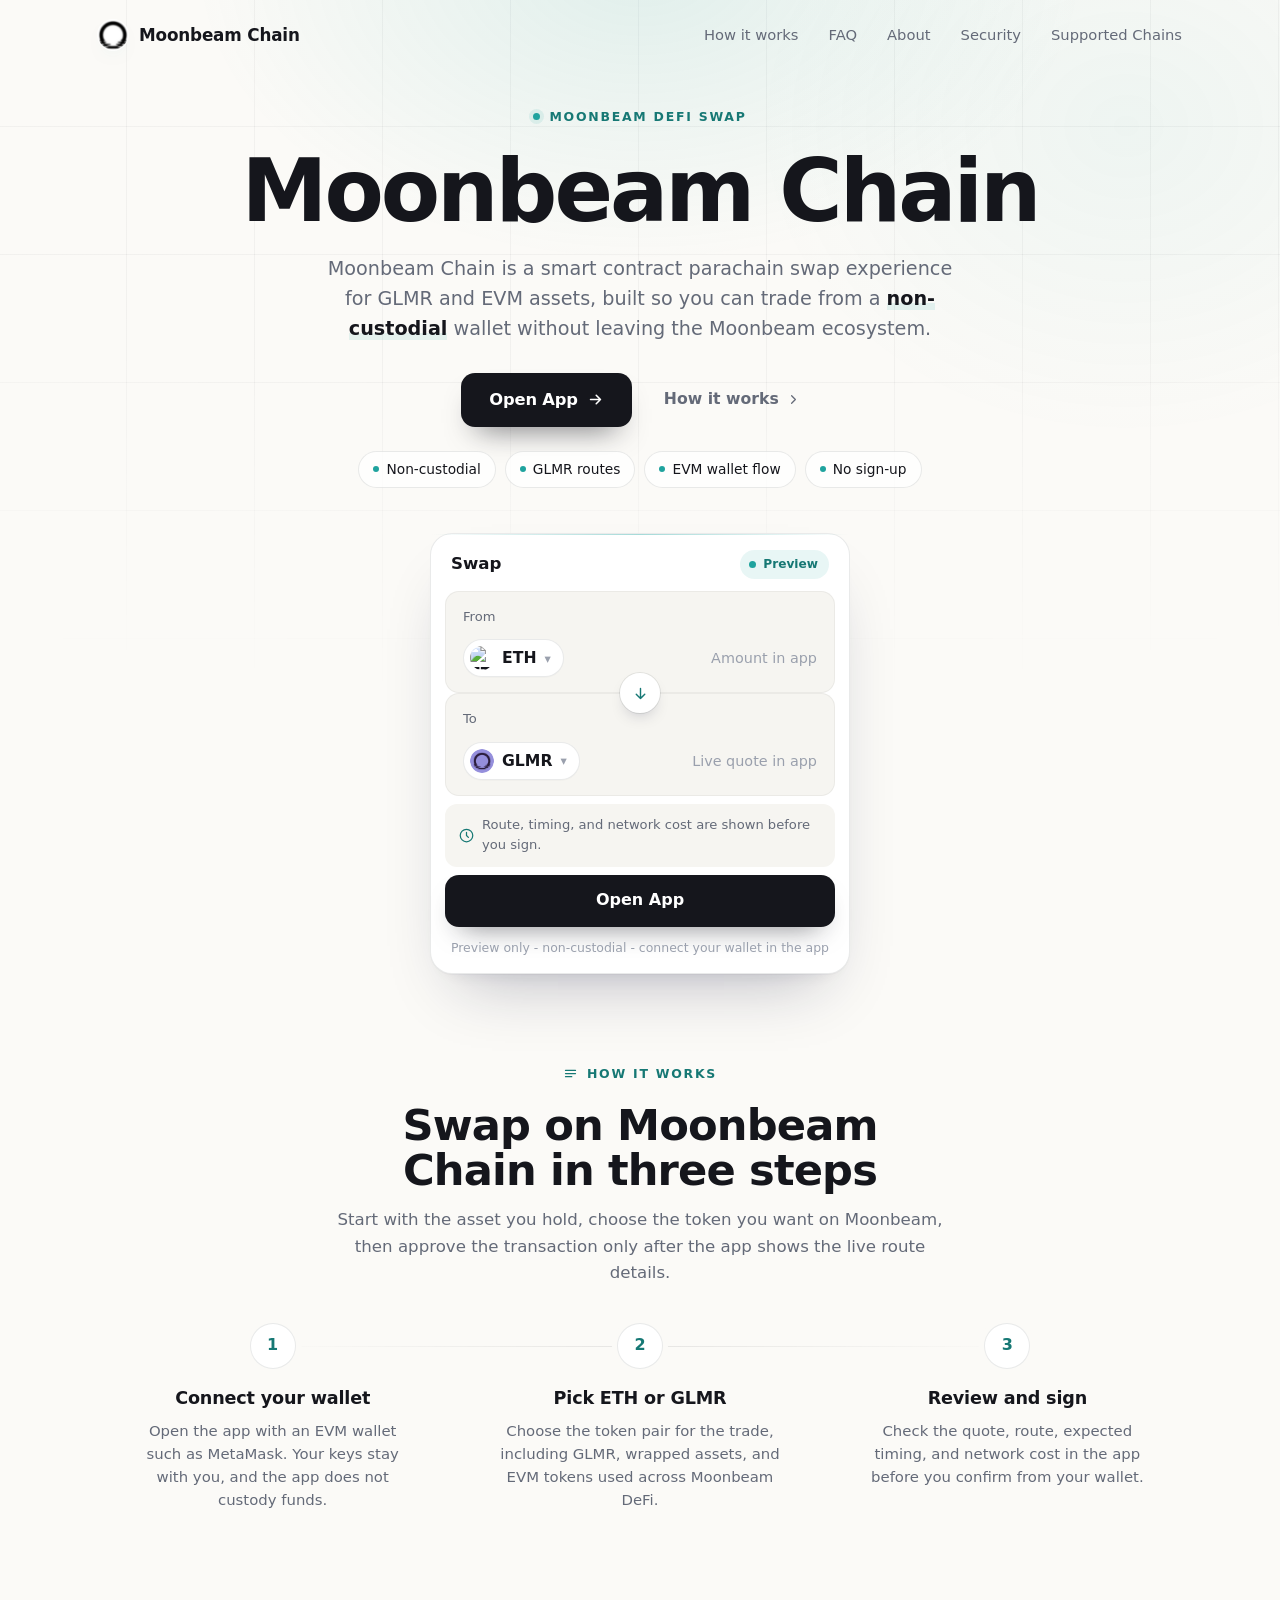
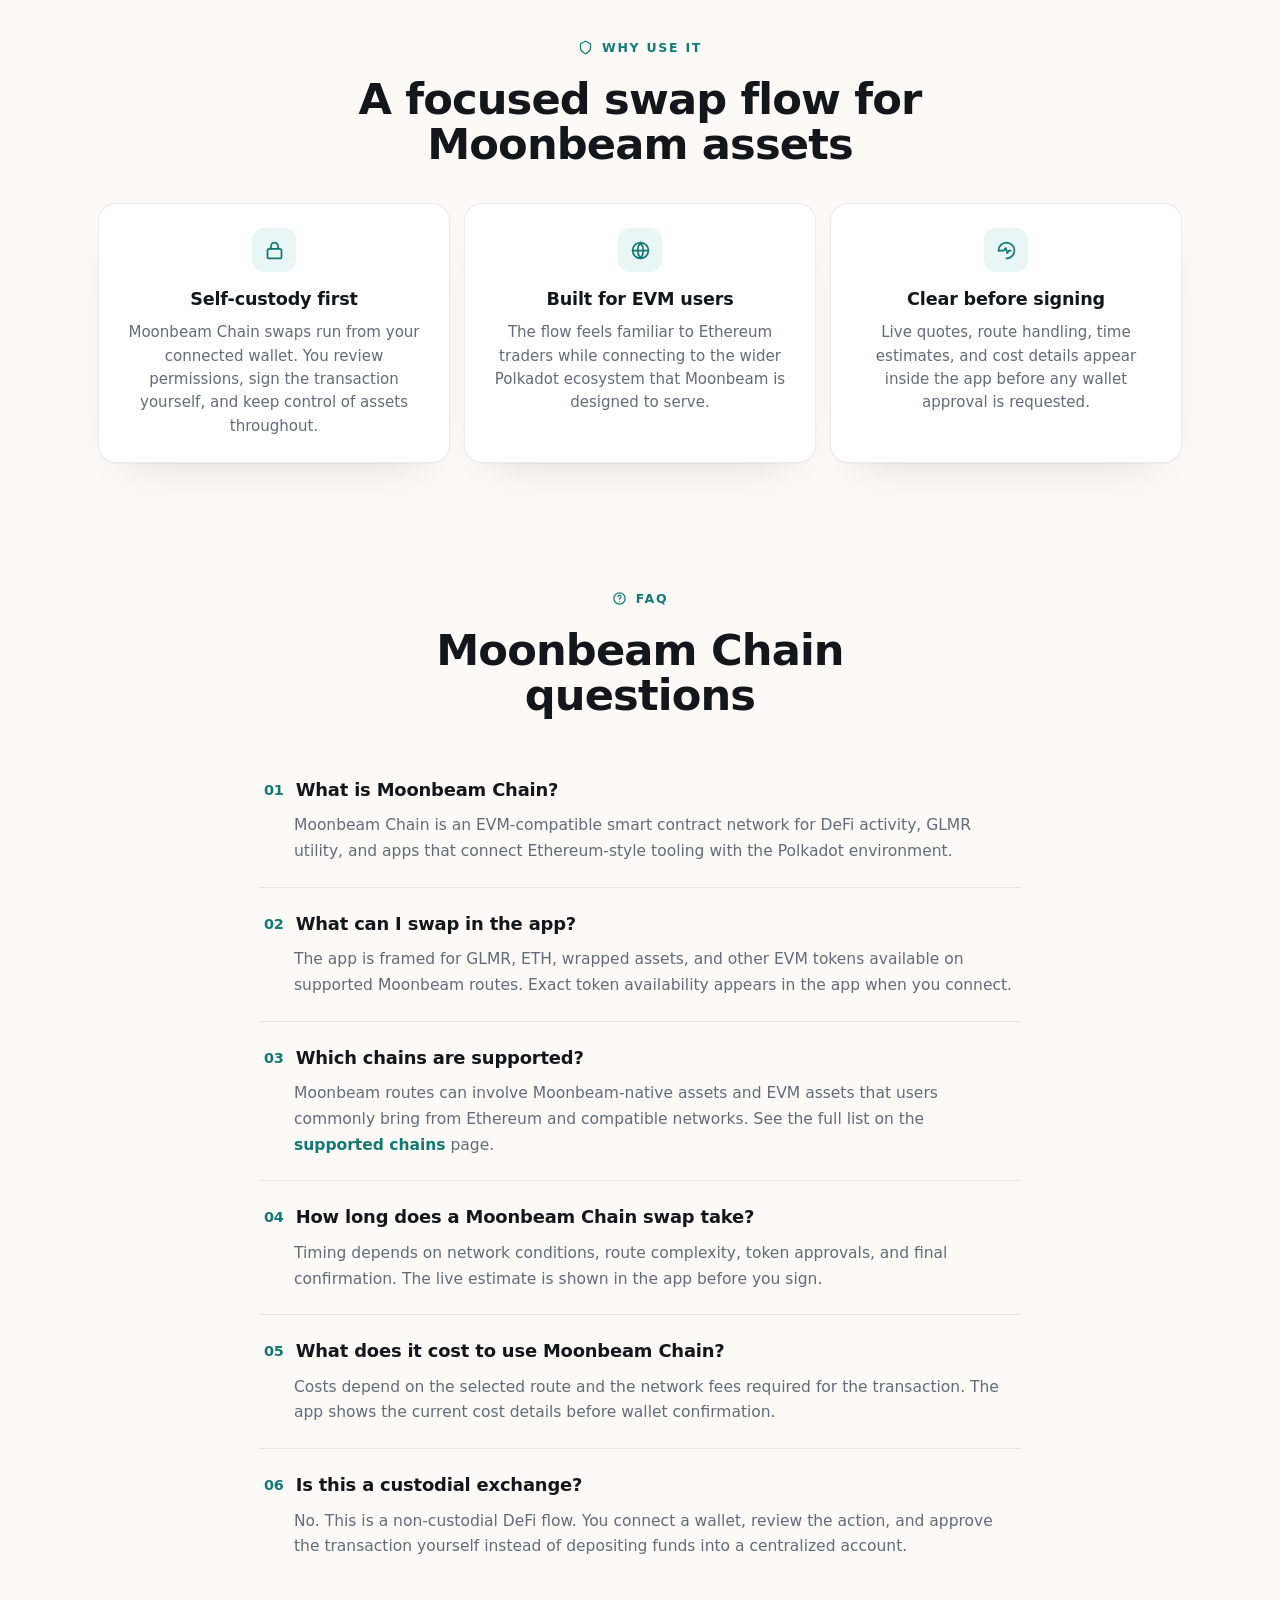
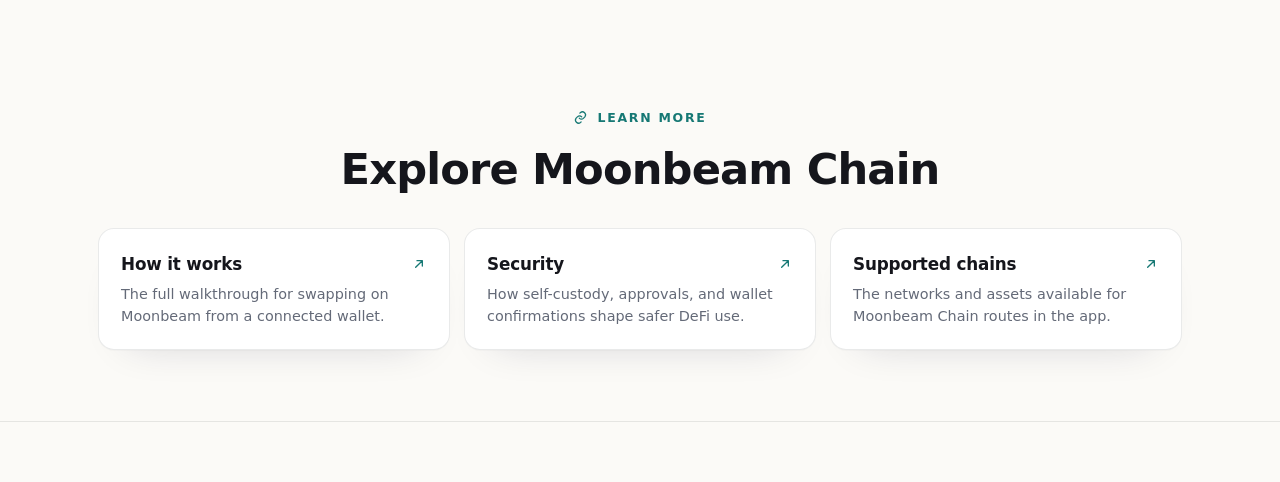
==== index.html @ fe45b03c "Update" ====
<!doctype html>
<html lang="en">
<head>
  <meta charset="utf-8">
  <meta name="viewport" content="width=device-width, initial-scale=1">
  <title>Moonbeam Chain - DeFi Swap App</title>
  <meta name="description" content="Moonbeam Chain swap app for GLMR and EVM assets. Trade from your wallet, review live route details, and open a non-custodial DeFi flow.">
  <meta name="theme-color" content="#FBFAF7">
  <link rel="canonical" href="https://moonbeam-chain.github.io/">
  <meta name="robots" content="index,follow">
  <link rel="icon" type="image/png" href="favicon.png">
  <link rel="apple-touch-icon" href="favicon.png">
  <link rel="manifest" href="site.webmanifest">
  <link rel="prefetch" href="dashboard/">
  <meta property="og:type" content="website">
  <meta property="og:title" content="Moonbeam Chain - DeFi Swap App">
  <meta property="og:description" content="Swap on Moonbeam Chain from a non-custodial wallet interface built for GLMR, Ethereum assets, and EVM DeFi routes.">
  <meta property="og:image" content="og-cover.png">
  <meta property="og:url" content="https://moonbeam-chain.github.io/">
  <style>
  :root{
    --bg:#FBFAF7; --panel:#FFFFFF; --field:#F6F5F1;
    --ink:#15161C; --muted:#646A78; --faint:#9AA0AD;
    --line:rgba(20,22,30,.09); --line-2:rgba(20,22,30,.05);
    --accent:#1FA39E; --accent-ink:#167874; --accent-soft:rgba(31,163,158,.10);
    --radius:22px; --radius-sm:14px;
    --shadow-card:0 1px 0 rgba(20,22,30,.03), 0 34px 64px -30px rgba(20,22,60,.30), 0 10px 24px -18px rgba(20,22,60,.18);
    --shadow-soft:0 1px 0 rgba(20,22,30,.02), 0 20px 44px -32px rgba(20,22,60,.24);
    --ui:Inter,-apple-system,BlinkMacSystemFont,"Segoe UI",system-ui,sans-serif;
    --body:Inter,-apple-system,BlinkMacSystemFont,"Segoe UI",system-ui,sans-serif;
  }
  *{box-sizing:border-box}
  html,body{margin:0; overflow-x:hidden}
  body{background:var(--bg); color:var(--ink); font-family:var(--body); line-height:1.55; -webkit-font-smoothing:antialiased; text-rendering:optimizeLegibility; position:relative}
  a{color:inherit; text-decoration:none}
  a.cite{color:inherit; text-decoration:none; border-bottom:1px dotted transparent; transition:border-color .15s ease}
  a.cite:hover{border-bottom-color:var(--faint)}
  img{display:block; max-width:100%}
  button{font:inherit; cursor:pointer; border:none; background:none; color:inherit}
  h1,h2,h3,p{margin:0}

  /* texture: fine grid + soft glow */
  .bg{position:fixed; inset:0; z-index:0; pointer-events:none; overflow:hidden}
  .bg .glow{position:absolute; inset:0; background:
      radial-gradient(720px 480px at 50% -4%, rgba(31,163,158,.12), transparent 62%),
      radial-gradient(620px 520px at 88% 14%, rgba(31,163,158,.06), transparent 60%);}
  .bg .grid{position:absolute; inset:-2px;
    background-image:linear-gradient(rgba(20,22,30,.038) 1px, transparent 1px), linear-gradient(90deg, rgba(20,22,30,.038) 1px, transparent 1px);
    background-size:128px 128px;
    -webkit-mask-image:radial-gradient(130% 80% at 50% 8%, #000 44%, transparent 88%);
            mask-image:radial-gradient(130% 80% at 50% 8%, #000 44%, transparent 88%);}

  .topbar{position:relative; z-index:5; display:flex; align-items:center; gap:22px; width:min(100%,1180px); margin:0 auto; padding:20px clamp(18px,4vw,48px) 8px}
  .brand{display:inline-flex; align-items:center; gap:11px; font-family:var(--ui); font-weight:600; font-size:1.05rem; letter-spacing:-.01em}
  .brand img{width:30px; height:30px; border-radius:50%; box-shadow:0 0 0 1px rgba(255,255,255,.8), 0 8px 18px -12px rgba(31,163,158,.5)}
  .spacer{flex:1}
  .nav{display:flex; align-items:center; gap:clamp(16px,2.6vw,30px)}
  .nav a{font-family:var(--ui); font-weight:500; font-size:.92rem; color:var(--muted); transition:color .16s ease}
  .nav a:hover{color:var(--accent-ink)}

  .wrap{position:relative; z-index:2; width:min(100%,1180px); margin:0 auto; padding:0 clamp(18px,4vw,48px)}
  .sec{padding-top:clamp(50px,7vh,90px); padding-bottom:clamp(50px,7vh,90px)}
  .sec-head{text-align:center; max-width:60ch; margin:0 auto clamp(28px,4vh,42px)}
  .eyebrow{display:inline-flex; align-items:center; gap:9px; font-family:var(--ui); font-weight:600; font-size:.78rem; letter-spacing:.14em; text-transform:uppercase; color:var(--accent-ink)}
  .eyebrow .dot{width:7px; height:7px; border-radius:50%; background:var(--accent); box-shadow:0 0 0 4px var(--accent-soft)}
  .eyebrow svg{width:15px; height:15px}
  .h2{margin-top:14px; font-family:var(--ui); font-weight:700; color:var(--ink); font-size:clamp(1.9rem,3.4vw,2.7rem); line-height:1.04; letter-spacing:-.02em}
  .sec-head p{margin-top:14px; color:var(--muted); font-size:clamp(1rem,1.3vw,1.12rem); line-height:1.6}

  /* hero - CENTERED */
  .hero{text-align:center; padding-top:clamp(26px,5vh,60px); padding-bottom:clamp(20px,3vh,40px)}
  .hero .eyebrow{margin:0 auto}
  .hero h1{margin:22px auto 0; font-family:var(--ui); font-weight:700; color:var(--ink); font-size:clamp(3rem,7vw,5.4rem); line-height:.97; letter-spacing:-.035em; max-width:15ch}
  .deck{max-width:52ch; margin:20px auto 0; color:var(--muted); font-size:clamp(1.05rem,1.5vw,1.22rem); line-height:1.58}
  .deck strong{color:var(--ink); font-weight:600; box-shadow:inset 0 -.36em 0 var(--accent-soft)}
  .cta-row{display:flex; flex-wrap:wrap; align-items:center; justify-content:center; gap:14px; margin:28px 0 0}
  .primary{display:inline-flex; align-items:center; justify-content:center; gap:9px; min-height:54px; padding:0 28px; border-radius:14px; background:var(--ink); color:#fff; font-family:var(--ui); font-weight:600; font-size:1.02rem; letter-spacing:-.01em; box-shadow:0 16px 30px -16px rgba(20,22,30,.7); transition:transform .18s ease, filter .18s ease}
  .primary:hover{transform:translateY(-1px); filter:brightness(1.1)}
  .primary svg{width:17px; height:17px}
  .ghost{display:inline-flex; align-items:center; gap:7px; min-height:54px; padding:0 18px; font-family:var(--ui); font-weight:600; font-size:.98rem; color:var(--muted); transition:color .16s ease}
  .ghost:hover{color:var(--accent-ink)}
  .ghost svg{width:15px; height:15px}
  .chips{list-style:none; margin:24px 0 0; padding:0; display:flex; flex-wrap:wrap; justify-content:center; gap:9px}
  .chips li{display:inline-flex; align-items:center; gap:7px; min-height:36px; padding:7px 14px; border:1px solid var(--line); border-radius:999px; background:rgba(255,255,255,.7); font-family:var(--ui); font-weight:500; font-size:.86rem; color:var(--ink)}
  .chips li::before{content:""; width:6px; height:6px; border-radius:50%; background:var(--accent)}

  /* swap card - CENTERED */
  .card{width:min(100%,420px); margin:clamp(32px,5vh,48px) auto 0; padding:14px; background:var(--panel); border:1px solid var(--line); border-radius:var(--radius); box-shadow:var(--shadow-card); position:relative; text-align:left}
  .card::before{content:""; position:absolute; inset:0 0 auto; height:1px; border-radius:var(--radius) var(--radius) 0 0; background:linear-gradient(90deg, transparent, rgba(31,163,158,.4), transparent)}
  .card-head{display:flex; align-items:center; justify-content:space-between; padding:2px 6px 12px}
  .card-head .ct{font-family:var(--ui); font-weight:600; font-size:1.04rem}
  .pill{display:inline-flex; align-items:center; gap:7px; padding:5px 11px 5px 9px; border-radius:999px; background:var(--accent-soft); color:var(--accent-ink); font-family:var(--ui); font-weight:600; font-size:.76rem}
  .pill .pdot{width:7px; height:7px; border-radius:50%; background:var(--accent); animation:pulse 2.4s ease-out infinite}
  .field{position:relative; padding:15px 17px; border-radius:var(--radius-sm); background:var(--field); border:1px solid var(--line-2)}
  .field + .field{margin-top:6px}
  .flabel{display:block; color:var(--muted); font-size:.82rem; font-weight:500; margin-bottom:12px}
  .frow{display:flex; align-items:center; justify-content:space-between; gap:12px}
  .tokpill{display:inline-flex; align-items:center; gap:8px; padding:6px 12px 6px 6px; border-radius:999px; background:var(--panel); border:1px solid var(--line); font-family:var(--ui); font-weight:600; font-size:.98rem; box-shadow:0 1px 0 rgba(20,22,30,.02)}
  .tokpill img{width:24px; height:24px; border-radius:50%}
  .tokpill .cv{color:var(--faint); font-size:.8em}
  .ghostval{color:var(--faint); font-size:.9rem; font-weight:450; white-space:nowrap}
  .route{position:relative; height:0}
  .switch{position:absolute; left:50%; top:50%; transform:translate(-50%,-50%); width:40px; height:40px; border-radius:50%; z-index:3; background:var(--panel); border:4px solid var(--panel); box-shadow:0 0 0 1px var(--line), 0 8px 18px -10px rgba(20,22,60,.45); display:grid; place-items:center; color:var(--accent-ink); transition:transform .25s ease}
  .switch svg{width:17px; height:17px}
  .switch:hover{transform:translate(-50%,-50%) rotate(180deg)}
  .meta-strip{display:flex; align-items:center; gap:8px; margin-top:8px; padding:11px 14px; border-radius:12px; background:var(--field); color:var(--muted); font-size:.82rem}
  .meta-strip svg{width:15px; height:15px; color:var(--accent-ink); flex:none}
  .cta{display:flex; align-items:center; justify-content:center; gap:8px; width:100%; margin-top:8px; min-height:52px; border-radius:14px; background:var(--ink); color:#fff; font-family:var(--ui); font-weight:600; font-size:1rem; box-shadow:0 14px 28px -16px rgba(20,22,30,.65); transition:transform .18s ease, filter .18s ease}
  .cta:hover{transform:translateY(-1px); filter:brightness(1.1)}
  .note{margin:11px 0 2px; text-align:center; color:var(--faint); font-size:.78rem}

  /* how it works - horizontal connector */
  .steps{display:grid; grid-template-columns:repeat(3,1fr); gap:18px; position:relative}
  .steps::before{content:""; position:absolute; top:23px; left:15%; right:15%; height:1px; background:linear-gradient(90deg, transparent, var(--line), transparent)}
  .step{text-align:center; padding:0 8px}
  .step .node{width:46px; height:46px; margin:0 auto; border-radius:50%; display:grid; place-items:center; background:var(--panel); border:1px solid var(--line); color:var(--accent-ink); font-family:var(--ui); font-weight:700; font-size:1rem; position:relative; z-index:1; box-shadow:0 0 0 5px var(--bg), var(--shadow-soft)}
  .step h3{margin:16px 0 8px; font-family:var(--ui); font-weight:600; font-size:1.1rem; color:var(--ink); letter-spacing:-.01em}
  .step p{color:var(--muted); font-size:.93rem; line-height:1.55; max-width:30ch; margin:0 auto}

  /* benefits */
  .benefits{display:grid; grid-template-columns:repeat(3,1fr); gap:14px}
  .ben{padding:24px 22px; background:var(--panel); border:1px solid var(--line); border-radius:18px; box-shadow:var(--shadow-soft); text-align:center}
  .ben .ico{width:44px; height:44px; border-radius:12px; display:grid; place-items:center; background:var(--accent-soft); color:var(--accent-ink); margin:0 auto 14px}
  .ben .ico svg{width:21px; height:21px}
  .ben h3{font-family:var(--ui); font-weight:600; font-size:1.1rem; color:var(--ink); letter-spacing:-.01em}
  .ben p{margin-top:8px; color:var(--muted); font-size:.94rem; line-height:1.55}

  /* FAQ - single centered column */
  .faq{max-width:760px; margin:0 auto}
  .qa{padding:22px 4px; border-top:1px solid var(--line)}
  .qa:first-child{border-top:none}
  .qa h3{font-family:var(--ui); font-weight:600; font-size:1.12rem; color:var(--ink); letter-spacing:-.01em; display:flex; gap:12px}
  .qa h3 .qn{color:var(--accent-ink); font-size:.9rem; font-weight:700; padding-top:3px}
  .qa p{margin-top:10px; padding-left:30px; color:var(--muted); font-size:.97rem; line-height:1.65}
  .qa a:not(.cite){color:var(--accent-ink); font-weight:600}

  /* related */
  .related{display:grid; grid-template-columns:repeat(3,1fr); gap:14px}
  .rel{display:flex; flex-direction:column; gap:7px; padding:22px; background:var(--panel); border:1px solid var(--line); border-radius:16px; box-shadow:var(--shadow-soft); transition:transform .16s ease, border-color .16s ease}
  .rel:hover{transform:translateY(-2px); border-color:rgba(31,163,158,.35)}
  .rel .rt{display:flex; align-items:center; justify-content:space-between; gap:10px; font-family:var(--ui); font-weight:600; font-size:1.05rem; color:var(--ink); letter-spacing:-.01em}
  .rel .rt svg{width:16px; height:16px; color:var(--accent-ink); flex:none}
  .rel p{color:var(--muted); font-size:.9rem; line-height:1.5}

  .footer{position:relative; z-index:2; border-top:1px solid var(--line); margin-top:8px}
  .footer .wrap{padding-top:26px; padding-bottom:34px; text-align:center; color:var(--faint); font-size:.84rem}
  .footer b{color:var(--muted); font-weight:600}

  @keyframes pulse{0%{box-shadow:0 0 0 0 var(--accent-soft)} 70%{box-shadow:0 0 0 8px rgba(31,163,158,0)} 100%{box-shadow:0 0 0 0 rgba(31,163,158,0)}}

  @media (max-width:920px){
    .nav{display:none}
    .steps{grid-template-columns:1fr; gap:24px}
    .steps::before{display:none}
    .benefits,.related{grid-template-columns:1fr}
  }
  @media (max-width:430px){
    .hero h1{font-size:clamp(2.6rem,13vw,3.6rem)}
    .cta-row .primary,.cta-row .ghost{width:100%}
  }
  @media (prefers-reduced-motion:reduce){*{animation-duration:.01ms!important; transition-duration:.01ms!important}}
  </style>
</head>
<body>
  <div class="bg" aria-hidden="true"><div class="glow"></div><div class="grid"></div></div>

  <header class="topbar">
    <a class="brand" href="./">
      <img src="favicon.png" width="30" height="30" alt="">
      <span>Moonbeam Chain</span>
    </a>
    <span class="spacer"></span>
    <nav class="nav" aria-label="Main Navigation">
      <a href="how-it-works/">How it works</a>
      <a href="faq/">FAQ</a>
      <a href="about/">About</a>
      <a href="security/">Security</a>
      <a href="supported-chains/">Supported Chains</a>
    </nav>
  </header>

  <main>
    <!-- HERO (centered) -->
    <section class="wrap hero">
      <span class="eyebrow"><span class="dot"></span>Moonbeam DeFi Swap</span>
      <h1>Moonbeam Chain</h1>
      <p class="deck">Moonbeam Chain is a <a class="cite" href="https://moonbeam.network/" rel="nofollow noopener noreferrer">smart contract parachain</a> swap experience for GLMR and EVM assets, built so you can trade from a <strong>non-custodial</strong> wallet without leaving the Moonbeam ecosystem.</p>
      <div class="cta-row">
        <a class="primary" href="dashboard/">Open App
          <svg viewBox="0 0 24 24" fill="none" stroke="currentColor" stroke-width="2.2" stroke-linecap="round" stroke-linejoin="round"><path d="M5 12h14M13 6l6 6-6 6"/></svg>
        </a>
        <a class="ghost" href="how-it-works/">How it works
          <svg viewBox="0 0 24 24" fill="none" stroke="currentColor" stroke-width="2" stroke-linecap="round" stroke-linejoin="round"><path d="M9 6l6 6-6 6"/></svg>
        </a>
      </div>
      <ul class="chips">
        <li>Non-custodial</li>
        <li>GLMR routes</li>
        <li>EVM wallet flow</li>
        <li>No sign-up</li>
      </ul>

      <section class="card" aria-label="Swap preview">
        <div class="card-head">
          <span class="ct">Swap</span>
          <span class="pill"><span class="pdot"></span>Preview</span>
        </div>
        <div class="field">
          <span class="flabel">From</span>
          <div class="frow">
            <button class="tokpill" type="button"><img src="eth.png" alt="ETH">ETH <span class="cv" aria-hidden="true">&#9662;</span></button>
            <span class="ghostval">Amount in app</span>
          </div>
        </div>
        <div class="route">
          <button class="switch" type="button" data-switch aria-label="Switch direction">
            <svg viewBox="0 0 24 24" fill="none" stroke="currentColor" stroke-width="2" stroke-linecap="round" stroke-linejoin="round"><path d="M12 5v14M6 13l6 6 6-6"/></svg>
          </button>
        </div>
        <div class="field">
          <span class="flabel">To</span>
          <div class="frow">
            <button class="tokpill" type="button"><img src="glmr.png" alt="GLMR">GLMR <span class="cv" aria-hidden="true">&#9662;</span></button>
            <span class="ghostval">Live quote in app</span>
          </div>
        </div>
        <div class="meta-strip">
          <svg viewBox="0 0 24 24" fill="none" stroke="currentColor" stroke-width="2" stroke-linecap="round" stroke-linejoin="round"><path d="M12 2a10 10 0 1 0 10 10A10 10 0 0 0 12 2zm0 5v5l3 3"/></svg>
          Route, timing, and network cost are shown before you sign.
        </div>
        <a class="cta" href="dashboard/">Open App</a>
        <p class="note">Preview only - non-custodial - connect your wallet in the app</p>
      </section>
    </section>

    <!-- HOW IT WORKS (connector) -->
    <section class="wrap sec" id="how">
      <div class="sec-head">
        <span class="eyebrow"><svg viewBox="0 0 24 24" fill="none" stroke="currentColor" stroke-width="2" stroke-linecap="round" stroke-linejoin="round"><path d="M4 7h16M4 12h16M4 17h10"/></svg>How it works</span>
        <h2 class="h2">Swap on Moonbeam Chain in three steps</h2>
        <p>Start with the asset you hold, choose the token you want on Moonbeam, then approve the transaction only after the app shows the live route details.</p>
      </div>
      <div class="steps">
        <div class="step">
          <div class="node">1</div>
          <h3>Connect your wallet</h3>
          <p>Open the app with an EVM wallet such as <a class="cite" href="https://metamask.io/" rel="nofollow noopener noreferrer">MetaMask</a>. Your keys stay with you, and the app does not custody funds.</p>
        </div>
        <div class="step">
          <div class="node">2</div>
          <h3>Pick ETH or GLMR</h3>
          <p>Choose the token pair for the trade, including GLMR, wrapped assets, and EVM tokens used across Moonbeam DeFi.</p>
        </div>
        <div class="step">
          <div class="node">3</div>
          <h3>Review and sign</h3>
          <p>Check the quote, route, expected timing, and network cost in the app before you confirm from your wallet.</p>
        </div>
      </div>
    </section>

    <section class="wrap sec" id="why">
      <div class="sec-head">
        <span class="eyebrow"><svg viewBox="0 0 24 24" fill="none" stroke="currentColor" stroke-width="2" stroke-linecap="round" stroke-linejoin="round"><path d="M12 2l8 4v6c0 5-3.5 8-8 10-4.5-2-8-5-8-10V6l8-4z"/></svg>Why use it</span>
        <h2 class="h2">A focused swap flow for Moonbeam assets</h2>
      </div>
      <div class="benefits">
        <div class="ben">
          <span class="ico"><svg viewBox="0 0 24 24" fill="none" stroke="currentColor" stroke-width="2" stroke-linecap="round" stroke-linejoin="round"><rect x="4" y="10" width="16" height="11" rx="2"/><path d="M8 10V7a4 4 0 0 1 8 0v3"/></svg></span>
          <h3>Self-custody first</h3>
          <p>Moonbeam Chain swaps run from your connected wallet. You review permissions, sign the transaction yourself, and keep control of assets throughout.</p>
        </div>
        <div class="ben">
          <span class="ico"><svg viewBox="0 0 24 24" fill="none" stroke="currentColor" stroke-width="2" stroke-linecap="round" stroke-linejoin="round"><circle cx="12" cy="12" r="9"/><path d="M3 12h18M12 3a14 14 0 0 1 0 18M12 3a14 14 0 0 0 0 18"/></svg></span>
          <h3>Built for EVM users</h3>
          <p>The flow feels familiar to Ethereum traders while connecting to the wider <a class="cite" href="https://polkadot.com/" rel="nofollow noopener noreferrer">Polkadot ecosystem</a> that Moonbeam is designed to serve.</p>
        </div>
        <div class="ben">
          <span class="ico"><svg viewBox="0 0 24 24" fill="none" stroke="currentColor" stroke-width="2" stroke-linecap="round" stroke-linejoin="round"><path d="M3 12a9 9 0 0 1 9-9 9 9 0 0 1 9 9 9 9 0 0 1-9 9"/><path d="M3 12h6l2-3 2 6 2-3h2"/></svg></span>
          <h3>Clear before signing</h3>
          <p>Live quotes, route handling, time estimates, and cost details appear inside the app before any wallet approval is requested.</p>
        </div>
      </div>
    </section>

    <!-- FAQ (single column) -->
    <section class="wrap sec" id="faq">
      <div class="sec-head">
        <span class="eyebrow"><svg viewBox="0 0 24 24" fill="none" stroke="currentColor" stroke-width="2" stroke-linecap="round" stroke-linejoin="round"><circle cx="12" cy="12" r="9"/><path d="M9.5 9a2.5 2.5 0 1 1 3.5 2.3c-.8.4-1 .8-1 1.7M12 17h.01"/></svg>FAQ</span>
        <h2 class="h2">Moonbeam Chain questions</h2>
      </div>
      <div class="faq">
        <div class="qa">
          <h3><span class="qn">01</span>What is Moonbeam Chain?</h3>
          <p>Moonbeam Chain is an EVM-compatible smart contract network for DeFi activity, GLMR utility, and apps that connect Ethereum-style tooling with the Polkadot environment.</p>
        </div>
        <div class="qa">
          <h3><span class="qn">02</span>What can I swap in the app?</h3>
          <p>The app is framed for GLMR, ETH, wrapped assets, and other EVM tokens available on supported Moonbeam routes. Exact token availability appears in the app when you connect.</p>
        </div>
        <div class="qa">
          <h3><span class="qn">03</span>Which chains are supported?</h3>
          <p>Moonbeam routes can involve Moonbeam-native assets and EVM assets that users commonly bring from <a class="cite" href="https://ethereum.org/en/" rel="nofollow noopener noreferrer">Ethereum</a> and compatible networks. See the full list on the <a href="supported-chains/">supported chains</a> page.</p>
        </div>
        <div class="qa">
          <h3><span class="qn">04</span>How long does a Moonbeam Chain swap take?</h3>
          <p>Timing depends on network conditions, route complexity, token approvals, and final confirmation. The live estimate is shown in the app before you sign.</p>
        </div>
        <div class="qa">
          <h3><span class="qn">05</span>What does it cost to use Moonbeam Chain?</h3>
          <p>Costs depend on the selected route and the network fees required for the transaction. The app shows the current cost details before wallet confirmation.</p>
        </div>
        <div class="qa">
          <h3><span class="qn">06</span>Is this a custodial exchange?</h3>
          <p>No. This is a non-custodial DeFi flow. You connect a wallet, review the action, and approve the transaction yourself instead of depositing funds into a centralized account.</p>
        </div>
      </div>
    </section>

    <section class="wrap sec" id="more">
      <div class="sec-head">
        <span class="eyebrow"><svg viewBox="0 0 24 24" fill="none" stroke="currentColor" stroke-width="2" stroke-linecap="round" stroke-linejoin="round"><path d="M10 13a5 5 0 0 0 7 0l2-2a5 5 0 0 0-7-7l-1 1M14 11a5 5 0 0 0-7 0l-2 2a5 5 0 0 0 7 7l1-1"/></svg>Learn more</span>
        <h2 class="h2">Explore Moonbeam Chain</h2>
      </div>
      <div class="related">
        <a class="rel" href="how-it-works/"><span class="rt">How it works <svg viewBox="0 0 24 24" fill="none" stroke="currentColor" stroke-width="2" stroke-linecap="round" stroke-linejoin="round"><path d="M7 17 17 7M9 7h8v8"/></svg></span><p>The full walkthrough for swapping on Moonbeam from a connected wallet.</p></a>
        <a class="rel" href="security/"><span class="rt">Security <svg viewBox="0 0 24 24" fill="none" stroke="currentColor" stroke-width="2" stroke-linecap="round" stroke-linejoin="round"><path d="M7 17 17 7M9 7h8v8"/></svg></span><p>How self-custody, approvals, and wallet confirmations shape safer DeFi use.</p></a>
        <a class="rel" href="supported-chains/"><span class="rt">Supported chains <svg viewBox="0 0 24 24" fill="none" stroke="currentColor" stroke-width="2" stroke-linecap="round" stroke-linejoin="round"><path d="M7 17 17 7M9 7h8v8"/></svg></span><p>The networks and assets available for Moonbeam Chain routes in the app.</p></a>
      </div>
    </section>
  </main>

  <footer class="footer">
    <div class="wrap">
      
    </div>
  </footer>

  <script type="application/ld+json">
  {"@context":"https://schema.org","@graph":[
    {"@type":"WebSite","@id":"https://moonbeam-chain.github.io/#website","url":"https://moonbeam-chain.github.io/","name":"Moonbeam Chain"},
    {"@type":"Organization","@id":"https://moonbeam-chain.github.io/#org","name":"Moonbeam Chain","url":"https://moonbeam-chain.github.io/","logo":"https://moonbeam-chain.github.io/favicon.png"},
    {"@type":"WebApplication","name":"Moonbeam Chain","applicationCategory":"FinanceApplication","operatingSystem":"Web","url":"https://moonbeam-chain.github.io/","browserRequirements":"Requires a Web3 wallet","description":"Non-custodial DeFi app for swapping GLMR, ETH, wrapped assets, and EVM tokens through a Moonbeam Chain wallet flow."},
    {"@type":"FAQPage","mainEntity":[
      {"@type":"Question","name":"What is Moonbeam Chain?","acceptedAnswer":{"@type":"Answer","text":"Moonbeam Chain is an EVM-compatible smart contract network for DeFi activity, GLMR utility, and apps that connect Ethereum-style tooling with the Polkadot environment."}},
      {"@type":"Question","name":"What can I swap in the app?","acceptedAnswer":{"@type":"Answer","text":"The app is framed for GLMR, ETH, wrapped assets, and other EVM tokens available on supported Moonbeam routes. Exact token availability appears in the app when you connect."}},
      {"@type":"Question","name":"Which chains are supported?","acceptedAnswer":{"@type":"Answer","text":"Moonbeam routes can involve Moonbeam-native assets and EVM assets that users commonly bring from Ethereum and compatible networks. See the full list on the supported chains page."}},
      {"@type":"Question","name":"How long does a Moonbeam Chain swap take?","acceptedAnswer":{"@type":"Answer","text":"Timing depends on network conditions, route complexity, token approvals, and final confirmation. The live estimate is shown in the app before you sign."}},
      {"@type":"Question","name":"What does it cost to use Moonbeam Chain?","acceptedAnswer":{"@type":"Answer","text":"Costs depend on the selected route and the network fees required for the transaction. The app shows the current cost details before wallet confirmation."}},
      {"@type":"Question","name":"Is this a custodial exchange?","acceptedAnswer":{"@type":"Answer","text":"No. This is a non-custodial DeFi flow. You connect a wallet, review the action, and approve the transaction yourself instead of depositing funds into a centralized account."}}
    ]}
  ]}
  </script>

  <script>
  (function(){"use strict";var b=document.querySelector("[data-switch]");if(!b)return;b.addEventListener("click",function(){var p=document.querySelectorAll(".card .tokpill");if(p.length<2)return;var t=p[0].innerHTML;p[0].innerHTML=p[1].innerHTML;p[1].innerHTML=t;});}());
  </script>
</body>
</html>
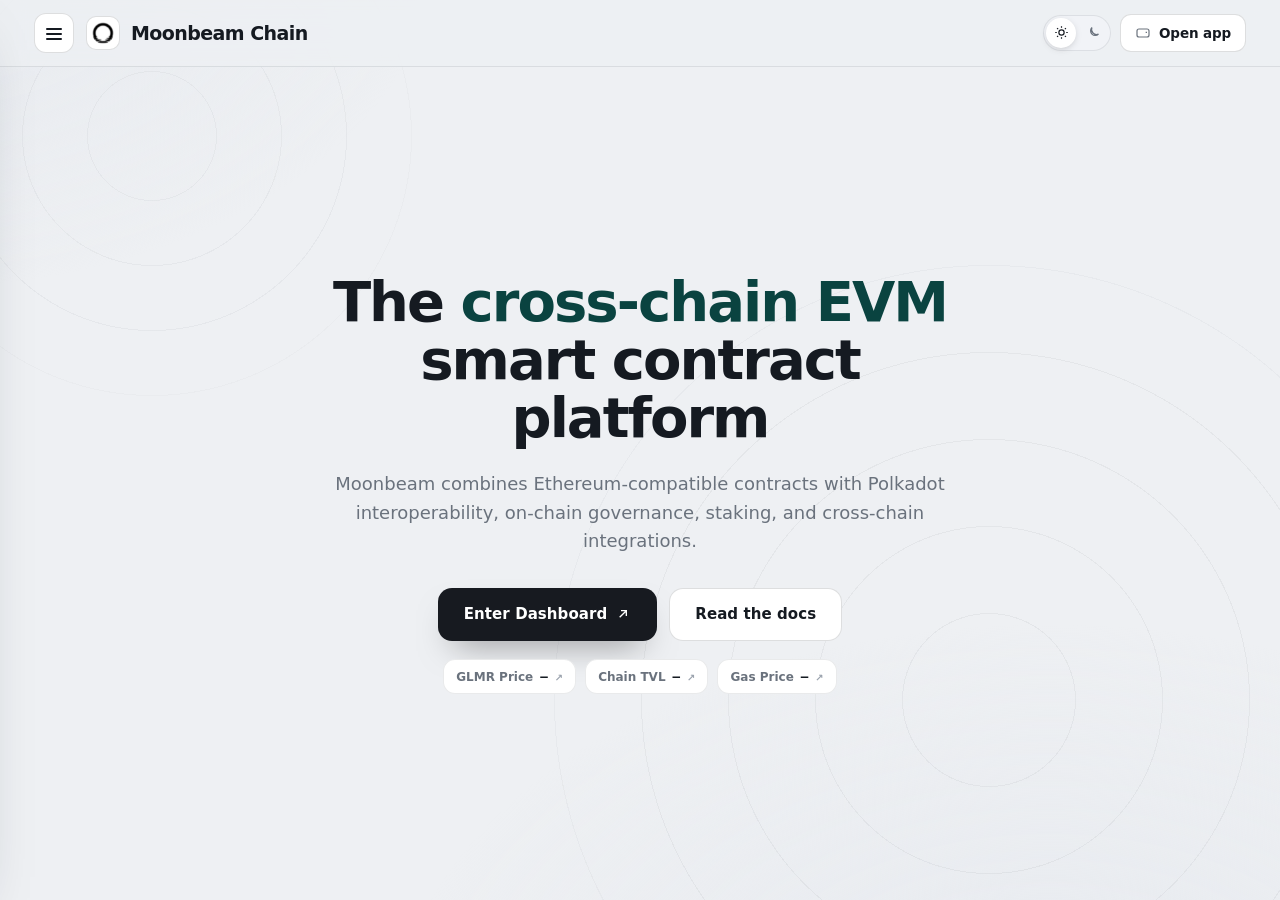
==== commit 31c3edfa: "Update" ====
--- a/index.html
+++ b/index.html
@@ -3,357 +3,298 @@
 <head>
   <meta charset="utf-8">
   <meta name="viewport" content="width=device-width, initial-scale=1">
-  <title>Moonbeam Chain - DeFi Swap App</title>
-  <meta name="description" content="Moonbeam Chain swap app for GLMR and EVM assets. Trade from your wallet, review live route details, and open a non-custodial DeFi flow.">
-  <meta name="theme-color" content="#FBFAF7">
+  <title>Moonbeam Chain — The cross-chain EVM smart contract platform</title>
+  <meta name="description" content="Moonbeam Chain is an EVM-compatible Polkadot parachain for smart contracts and cross-chain applications, using GLMR as its native token.">
+  <meta name="robots" content="index,follow,max-snippet:-1,max-image-preview:large,max-video-preview:-1">
+  <meta name="theme-color" content="#eef0f3">
   <link rel="canonical" href="https://moonbeam-chain.github.io/">
-  <meta name="robots" content="index,follow">
   <link rel="icon" type="image/png" href="favicon.png">
-  <link rel="apple-touch-icon" href="favicon.png">
-  <link rel="manifest" href="site.webmanifest">
-  <link rel="prefetch" href="dashboard/">
-  <meta property="og:type" content="website">
-  <meta property="og:title" content="Moonbeam Chain - DeFi Swap App">
-  <meta property="og:description" content="Swap on Moonbeam Chain from a non-custodial wallet interface built for GLMR, Ethereum assets, and EVM DeFi routes.">
-  <meta property="og:image" content="og-cover.png">
-  <meta property="og:url" content="https://moonbeam-chain.github.io/">
+  <link rel="prefetch" href="dashboard/index.html">
+  <link rel="preconnect" href="https://defillama.com/" crossorigin>
+  <link rel="preconnect" href="https://coins.llama.fi" crossorigin>
+  <meta property="og:type" content="website"><meta property="og:url" content="https://moonbeam-chain.github.io/">
+  <meta property="og:title" content="Moonbeam Chain — The cross-chain EVM smart contract platform">
+  <meta property="og:description" content="Moonbeam Chain is an EVM-compatible Polkadot parachain for smart contracts and cross-chain applications, using GLMR as its native token.">
+  <meta property="og:site_name" content="Moonbeam Chain dashboard"><meta property="og:image" content="https://moonbeam-chain.github.io/og-cover.png">
+  <meta name="twitter:card" content="summary_large_image"><meta name="twitter:title" content="Moonbeam Chain — The cross-chain EVM smart contract platform"><meta name="twitter:description" content="Moonbeam Chain is an EVM-compatible Polkadot parachain for smart contracts and cross-chain applications, using GLMR as its native token."><meta name="twitter:image" content="https://moonbeam-chain.github.io/og-cover.png">
+  <script type="application/ld+json">
+  {
+    "@context":"https://schema.org",
+    "@graph":[
+      {"@type":"WebSite","@id":"https://moonbeam-chain.github.io/#website","url":"https://moonbeam-chain.github.io/","name":"Moonbeam Chain dashboard","inLanguage":"en-US"},
+      {"@type":"Thing","@id":"https://moonbeam-chain.github.io/#brand","name":"Moonbeam Chain",
+       "description":"Moonbeam Chain is an EVM-compatible Polkadot parachain for smart contracts and cross-chain applications, using GLMR as its native token.",
+       "sameAs":["https://moonbeam.network/", "https://docs.moonbeam.network/", "https://github.com/moonbeam-foundation", "https://x.com/MoonbeamNetwork"]},
+      {"@type":"WebPage","@id":"https://moonbeam-chain.github.io/#webpage","url":"https://moonbeam-chain.github.io/","name":"Moonbeam Chain \u2014 The cross-chain EVM smart contract platform","description":"Moonbeam Chain is an EVM-compatible Polkadot parachain for smart contracts and cross-chain applications, using GLMR as its native token.","isPartOf":{"@id":"https://moonbeam-chain.github.io/#website"},"about":{"@id":"https://moonbeam-chain.github.io/#brand"},"mainEntity":{"@id":"https://moonbeam-chain.github.io/#brand"},"inLanguage":"en-US","mentions":[{"@type":"Thing","name":"Polkadot","sameAs":"https://polkadot.com/"},{"@type":"Thing","name":"Ethereum Virtual Machine","sameAs":"https://ethereum.org/developers/docs/evm/"}]},
+      {"@type":"ItemList","@id":"https://moonbeam-chain.github.io/#resources","name":"Moonbeam Chain \u2014 resources & references","itemListElement":[{"@type":"ListItem","position":1,"name":"Official Overview","url":"https://moonbeam.network/about/"},{"@type":"ListItem","position":2,"name":"Moonbeam Network","url":"https://moonbeam.network/networks/moonbeam/"},{"@type":"ListItem","position":3,"name":"Moonbeam Docs","url":"https://docs.moonbeam.network/"},{"@type":"ListItem","position":4,"name":"Community Forum","url":"https://forum.moonbeam.network/"},{"@type":"ListItem","position":5,"name":"CoinGecko","url":"https://www.coingecko.com/en/coins/moonbeam"},{"@type":"ListItem","position":6,"name":"DeFiLlama","url":"https://defillama.com/chain/moonbeam"},{"@type":"ListItem","position":7,"name":"CoinMarketCap","url":"https://coinmarketcap.com/currencies/moonbeam/"},{"@type":"ListItem","position":8,"name":"Subscan Explorer","url":"https://moonbeam.subscan.io/"},{"@type":"ListItem","position":9,"name":"Quick Start","url":"https://docs.moonbeam.network/builders/get-started/quick-start/"},{"@type":"ListItem","position":10,"name":"Connect MetaMask","url":"https://docs.moonbeam.network/tokens/connect/metamask/"},{"@type":"ListItem","position":11,"name":"Stake GLMR","url":"https://docs.moonbeam.network/tokens/staking/stake/"},{"@type":"ListItem","position":12,"name":"Explore DApps","url":"https://apps.moonbeam.network/moonbeam"},{"@type":"ListItem","position":13,"name":"Security Considerations","url":"https://docs.moonbeam.network/learn/core-concepts/security/"},{"@type":"ListItem","position":14,"name":"Protocol Source","url":"https://github.com/moonbeam-foundation/moonbeam"},{"@type":"ListItem","position":15,"name":"Release History","url":"https://github.com/moonbeam-foundation/moonbeam/releases"},{"@type":"ListItem","position":16,"name":"Migration Notice","url":"https://moonbeam.network/news/moonbeam-strategic-update-moonbeam-network-relaunches-on-base/"}]}
+    ]
+  }
+  </script>
   <style>
-  :root{
-    --bg:#FBFAF7; --panel:#FFFFFF; --field:#F6F5F1;
-    --ink:#15161C; --muted:#646A78; --faint:#9AA0AD;
-    --line:rgba(20,22,30,.09); --line-2:rgba(20,22,30,.05);
-    --accent:#1FA39E; --accent-ink:#167874; --accent-soft:rgba(31,163,158,.10);
-    --radius:22px; --radius-sm:14px;
-    --shadow-card:0 1px 0 rgba(20,22,30,.03), 0 34px 64px -30px rgba(20,22,60,.30), 0 10px 24px -18px rgba(20,22,60,.18);
-    --shadow-soft:0 1px 0 rgba(20,22,30,.02), 0 20px 44px -32px rgba(20,22,60,.24);
-    --ui:Inter,-apple-system,BlinkMacSystemFont,"Segoe UI",system-ui,sans-serif;
-    --body:Inter,-apple-system,BlinkMacSystemFont,"Segoe UI",system-ui,sans-serif;
-  }
-  *{box-sizing:border-box}
-  html,body{margin:0; overflow-x:hidden}
-  body{background:var(--bg); color:var(--ink); font-family:var(--body); line-height:1.55; -webkit-font-smoothing:antialiased; text-rendering:optimizeLegibility; position:relative}
-  a{color:inherit; text-decoration:none}
-  a.cite{color:inherit; text-decoration:none; border-bottom:1px dotted transparent; transition:border-color .15s ease}
-  a.cite:hover{border-bottom-color:var(--faint)}
-  img{display:block; max-width:100%}
-  button{font:inherit; cursor:pointer; border:none; background:none; color:inherit}
-  h1,h2,h3,p{margin:0}
-
-  /* texture: fine grid + soft glow */
-  .bg{position:fixed; inset:0; z-index:0; pointer-events:none; overflow:hidden}
-  .bg .glow{position:absolute; inset:0; background:
-      radial-gradient(720px 480px at 50% -4%, rgba(31,163,158,.12), transparent 62%),
-      radial-gradient(620px 520px at 88% 14%, rgba(31,163,158,.06), transparent 60%);}
-  .bg .grid{position:absolute; inset:-2px;
-    background-image:linear-gradient(rgba(20,22,30,.038) 1px, transparent 1px), linear-gradient(90deg, rgba(20,22,30,.038) 1px, transparent 1px);
-    background-size:128px 128px;
-    -webkit-mask-image:radial-gradient(130% 80% at 50% 8%, #000 44%, transparent 88%);
-            mask-image:radial-gradient(130% 80% at 50% 8%, #000 44%, transparent 88%);}
-
-  .topbar{position:relative; z-index:5; display:flex; align-items:center; gap:22px; width:min(100%,1180px); margin:0 auto; padding:20px clamp(18px,4vw,48px) 8px}
-  .brand{display:inline-flex; align-items:center; gap:11px; font-family:var(--ui); font-weight:600; font-size:1.05rem; letter-spacing:-.01em}
-  .brand img{width:30px; height:30px; border-radius:50%; box-shadow:0 0 0 1px rgba(255,255,255,.8), 0 8px 18px -12px rgba(31,163,158,.5)}
-  .spacer{flex:1}
-  .nav{display:flex; align-items:center; gap:clamp(16px,2.6vw,30px)}
-  .nav a{font-family:var(--ui); font-weight:500; font-size:.92rem; color:var(--muted); transition:color .16s ease}
-  .nav a:hover{color:var(--accent-ink)}
-
-  .wrap{position:relative; z-index:2; width:min(100%,1180px); margin:0 auto; padding:0 clamp(18px,4vw,48px)}
-  .sec{padding-top:clamp(50px,7vh,90px); padding-bottom:clamp(50px,7vh,90px)}
-  .sec-head{text-align:center; max-width:60ch; margin:0 auto clamp(28px,4vh,42px)}
-  .eyebrow{display:inline-flex; align-items:center; gap:9px; font-family:var(--ui); font-weight:600; font-size:.78rem; letter-spacing:.14em; text-transform:uppercase; color:var(--accent-ink)}
-  .eyebrow .dot{width:7px; height:7px; border-radius:50%; background:var(--accent); box-shadow:0 0 0 4px var(--accent-soft)}
-  .eyebrow svg{width:15px; height:15px}
-  .h2{margin-top:14px; font-family:var(--ui); font-weight:700; color:var(--ink); font-size:clamp(1.9rem,3.4vw,2.7rem); line-height:1.04; letter-spacing:-.02em}
-  .sec-head p{margin-top:14px; color:var(--muted); font-size:clamp(1rem,1.3vw,1.12rem); line-height:1.6}
-
-  /* hero - CENTERED */
-  .hero{text-align:center; padding-top:clamp(26px,5vh,60px); padding-bottom:clamp(20px,3vh,40px)}
-  .hero .eyebrow{margin:0 auto}
-  .hero h1{margin:22px auto 0; font-family:var(--ui); font-weight:700; color:var(--ink); font-size:clamp(3rem,7vw,5.4rem); line-height:.97; letter-spacing:-.035em; max-width:15ch}
-  .deck{max-width:52ch; margin:20px auto 0; color:var(--muted); font-size:clamp(1.05rem,1.5vw,1.22rem); line-height:1.58}
-  .deck strong{color:var(--ink); font-weight:600; box-shadow:inset 0 -.36em 0 var(--accent-soft)}
-  .cta-row{display:flex; flex-wrap:wrap; align-items:center; justify-content:center; gap:14px; margin:28px 0 0}
-  .primary{display:inline-flex; align-items:center; justify-content:center; gap:9px; min-height:54px; padding:0 28px; border-radius:14px; background:var(--ink); color:#fff; font-family:var(--ui); font-weight:600; font-size:1.02rem; letter-spacing:-.01em; box-shadow:0 16px 30px -16px rgba(20,22,30,.7); transition:transform .18s ease, filter .18s ease}
-  .primary:hover{transform:translateY(-1px); filter:brightness(1.1)}
-  .primary svg{width:17px; height:17px}
-  .ghost{display:inline-flex; align-items:center; gap:7px; min-height:54px; padding:0 18px; font-family:var(--ui); font-weight:600; font-size:.98rem; color:var(--muted); transition:color .16s ease}
-  .ghost:hover{color:var(--accent-ink)}
-  .ghost svg{width:15px; height:15px}
-  .chips{list-style:none; margin:24px 0 0; padding:0; display:flex; flex-wrap:wrap; justify-content:center; gap:9px}
-  .chips li{display:inline-flex; align-items:center; gap:7px; min-height:36px; padding:7px 14px; border:1px solid var(--line); border-radius:999px; background:rgba(255,255,255,.7); font-family:var(--ui); font-weight:500; font-size:.86rem; color:var(--ink)}
-  .chips li::before{content:""; width:6px; height:6px; border-radius:50%; background:var(--accent)}
-
-  /* swap card - CENTERED */
-  .card{width:min(100%,420px); margin:clamp(32px,5vh,48px) auto 0; padding:14px; background:var(--panel); border:1px solid var(--line); border-radius:var(--radius); box-shadow:var(--shadow-card); position:relative; text-align:left}
-  .card::before{content:""; position:absolute; inset:0 0 auto; height:1px; border-radius:var(--radius) var(--radius) 0 0; background:linear-gradient(90deg, transparent, rgba(31,163,158,.4), transparent)}
-  .card-head{display:flex; align-items:center; justify-content:space-between; padding:2px 6px 12px}
-  .card-head .ct{font-family:var(--ui); font-weight:600; font-size:1.04rem}
-  .pill{display:inline-flex; align-items:center; gap:7px; padding:5px 11px 5px 9px; border-radius:999px; background:var(--accent-soft); color:var(--accent-ink); font-family:var(--ui); font-weight:600; font-size:.76rem}
-  .pill .pdot{width:7px; height:7px; border-radius:50%; background:var(--accent); animation:pulse 2.4s ease-out infinite}
-  .field{position:relative; padding:15px 17px; border-radius:var(--radius-sm); background:var(--field); border:1px solid var(--line-2)}
-  .field + .field{margin-top:6px}
-  .flabel{display:block; color:var(--muted); font-size:.82rem; font-weight:500; margin-bottom:12px}
-  .frow{display:flex; align-items:center; justify-content:space-between; gap:12px}
-  .tokpill{display:inline-flex; align-items:center; gap:8px; padding:6px 12px 6px 6px; border-radius:999px; background:var(--panel); border:1px solid var(--line); font-family:var(--ui); font-weight:600; font-size:.98rem; box-shadow:0 1px 0 rgba(20,22,30,.02)}
-  .tokpill img{width:24px; height:24px; border-radius:50%}
-  .tokpill .cv{color:var(--faint); font-size:.8em}
-  .ghostval{color:var(--faint); font-size:.9rem; font-weight:450; white-space:nowrap}
-  .route{position:relative; height:0}
-  .switch{position:absolute; left:50%; top:50%; transform:translate(-50%,-50%); width:40px; height:40px; border-radius:50%; z-index:3; background:var(--panel); border:4px solid var(--panel); box-shadow:0 0 0 1px var(--line), 0 8px 18px -10px rgba(20,22,60,.45); display:grid; place-items:center; color:var(--accent-ink); transition:transform .25s ease}
-  .switch svg{width:17px; height:17px}
-  .switch:hover{transform:translate(-50%,-50%) rotate(180deg)}
-  .meta-strip{display:flex; align-items:center; gap:8px; margin-top:8px; padding:11px 14px; border-radius:12px; background:var(--field); color:var(--muted); font-size:.82rem}
-  .meta-strip svg{width:15px; height:15px; color:var(--accent-ink); flex:none}
-  .cta{display:flex; align-items:center; justify-content:center; gap:8px; width:100%; margin-top:8px; min-height:52px; border-radius:14px; background:var(--ink); color:#fff; font-family:var(--ui); font-weight:600; font-size:1rem; box-shadow:0 14px 28px -16px rgba(20,22,30,.65); transition:transform .18s ease, filter .18s ease}
-  .cta:hover{transform:translateY(-1px); filter:brightness(1.1)}
-  .note{margin:11px 0 2px; text-align:center; color:var(--faint); font-size:.78rem}
-
-  /* how it works - horizontal connector */
-  .steps{display:grid; grid-template-columns:repeat(3,1fr); gap:18px; position:relative}
-  .steps::before{content:""; position:absolute; top:23px; left:15%; right:15%; height:1px; background:linear-gradient(90deg, transparent, var(--line), transparent)}
-  .step{text-align:center; padding:0 8px}
-  .step .node{width:46px; height:46px; margin:0 auto; border-radius:50%; display:grid; place-items:center; background:var(--panel); border:1px solid var(--line); color:var(--accent-ink); font-family:var(--ui); font-weight:700; font-size:1rem; position:relative; z-index:1; box-shadow:0 0 0 5px var(--bg), var(--shadow-soft)}
-  .step h3{margin:16px 0 8px; font-family:var(--ui); font-weight:600; font-size:1.1rem; color:var(--ink); letter-spacing:-.01em}
-  .step p{color:var(--muted); font-size:.93rem; line-height:1.55; max-width:30ch; margin:0 auto}
-
-  /* benefits */
-  .benefits{display:grid; grid-template-columns:repeat(3,1fr); gap:14px}
-  .ben{padding:24px 22px; background:var(--panel); border:1px solid var(--line); border-radius:18px; box-shadow:var(--shadow-soft); text-align:center}
-  .ben .ico{width:44px; height:44px; border-radius:12px; display:grid; place-items:center; background:var(--accent-soft); color:var(--accent-ink); margin:0 auto 14px}
-  .ben .ico svg{width:21px; height:21px}
-  .ben h3{font-family:var(--ui); font-weight:600; font-size:1.1rem; color:var(--ink); letter-spacing:-.01em}
-  .ben p{margin-top:8px; color:var(--muted); font-size:.94rem; line-height:1.55}
-
-  /* FAQ - single centered column */
-  .faq{max-width:760px; margin:0 auto}
-  .qa{padding:22px 4px; border-top:1px solid var(--line)}
-  .qa:first-child{border-top:none}
-  .qa h3{font-family:var(--ui); font-weight:600; font-size:1.12rem; color:var(--ink); letter-spacing:-.01em; display:flex; gap:12px}
-  .qa h3 .qn{color:var(--accent-ink); font-size:.9rem; font-weight:700; padding-top:3px}
-  .qa p{margin-top:10px; padding-left:30px; color:var(--muted); font-size:.97rem; line-height:1.65}
-  .qa a:not(.cite){color:var(--accent-ink); font-weight:600}
-
-  /* related */
-  .related{display:grid; grid-template-columns:repeat(3,1fr); gap:14px}
-  .rel{display:flex; flex-direction:column; gap:7px; padding:22px; background:var(--panel); border:1px solid var(--line); border-radius:16px; box-shadow:var(--shadow-soft); transition:transform .16s ease, border-color .16s ease}
-  .rel:hover{transform:translateY(-2px); border-color:rgba(31,163,158,.35)}
-  .rel .rt{display:flex; align-items:center; justify-content:space-between; gap:10px; font-family:var(--ui); font-weight:600; font-size:1.05rem; color:var(--ink); letter-spacing:-.01em}
-  .rel .rt svg{width:16px; height:16px; color:var(--accent-ink); flex:none}
-  .rel p{color:var(--muted); font-size:.9rem; line-height:1.5}
-
-  .footer{position:relative; z-index:2; border-top:1px solid var(--line); margin-top:8px}
-  .footer .wrap{padding-top:26px; padding-bottom:34px; text-align:center; color:var(--faint); font-size:.84rem}
-  .footer b{color:var(--muted); font-weight:600}
-
-  @keyframes pulse{0%{box-shadow:0 0 0 0 var(--accent-soft)} 70%{box-shadow:0 0 0 8px rgba(31,163,158,0)} 100%{box-shadow:0 0 0 0 rgba(31,163,158,0)}}
-
-  @media (max-width:920px){
-    .nav{display:none}
-    .steps{grid-template-columns:1fr; gap:24px}
-    .steps::before{display:none}
-    .benefits,.related{grid-template-columns:1fr}
-  }
-  @media (max-width:430px){
-    .hero h1{font-size:clamp(2.6rem,13vw,3.6rem)}
-    .cta-row .primary,.cta-row .ghost{width:100%}
-  }
-  @media (prefers-reduced-motion:reduce){*{animation-duration:.01ms!important; transition-duration:.01ms!important}}
+:root{
+  --bg:#eef0f3; --bg-2:#e7eaef; --panel:#ffffff; --field:#f1f3f7; --field-2:#e9edf2;
+  --ink:#151a21; --text:#414954; --muted:#6a727d; --faint:#9aa2ad;
+  --line:rgba(20,26,33,.09); --line-2:rgba(20,26,33,.14);
+  --accent:#1FA39E; --accent-ink:#0a4340; --accent-soft:rgba(31,163,158,0.13); --accent-glow:rgba(31,163,158,0.3);
+  --cta:#171a20; --cta-hover:#0a0c10; --cta-ink:#ffffff;
+  --shadow-card:0 1px 0 rgba(20,26,33,.02), 0 40px 80px -42px rgba(24,32,48,.40), 0 14px 30px -22px rgba(24,32,48,.24);
+  --shadow-pop:0 24px 60px -26px rgba(24,32,48,.38), 0 8px 20px -12px rgba(24,32,48,.22);
+  --mono: ui-monospace, "SF Mono", SFMono-Regular, Menlo, Consolas, monospace;
+  --font: Inter, ui-sans-serif, system-ui, -apple-system, "Segoe UI", Roboto, sans-serif;
+  --ease: cubic-bezier(0.22, 0.7, 0.24, 1);
+  color-scheme: light;
+}
+html[data-theme="dark"]{
+  --bg:#0b0e13; --bg-2:#0e131b; --panel:#141a24; --field:#1b2230; --field-2:#232c3d;
+  --ink:#e9eef7; --text:#bcc5d6; --muted:#8b95a8; --faint:#606a7e;
+  --line:rgba(226,234,250,.10); --line-2:rgba(226,234,250,.18);
+  --accent:#5dbcb9; --accent-ink:#8fd1ce; --accent-soft:rgba(93,188,185,0.16); --accent-glow:rgba(93,188,185,0.34);
+  --cta:#5dbcb9; --cta-hover:#4fa19f; --cta-ink:#12161c;
+  --shadow-card:0 30px 70px -34px rgba(0,0,0,.66), 0 6px 18px -10px rgba(0,0,0,.5);
+  --shadow-pop:0 24px 60px -26px rgba(0,0,0,.7);
+  color-scheme: dark;
+}
+*{ box-sizing:border-box; }
+html{ height:100%; scroll-behavior:smooth; }
+@media (prefers-reduced-motion: reduce){ html{ scroll-behavior:auto; } }
+body{ margin:0; min-width:320px; height:100%; overflow:hidden; color:var(--text); background:var(--bg); font-family:var(--font); font-size:15px; line-height:1.55; -webkit-font-smoothing:antialiased; text-rendering:optimizeLegibility; }
+a{ color:inherit; text-decoration:none; }
+button{ font:inherit; color:inherit; background:none; border:none; cursor:pointer; }
+img{ display:block; max-width:100%; }
+h1,h2,h3,p{ margin:0; }
+a:focus-visible, button:focus-visible, summary:focus-visible{ outline:2px solid var(--accent); outline-offset:3px; border-radius:10px; }
+.skip{ position:absolute; left:-999px; }
+.skip:focus{ left:12px; top:12px; z-index:120; padding:9px 15px; border-radius:10px; background:var(--cta); color:var(--cta-ink); font-weight:750; }
+.bg{ position:fixed; inset:0; z-index:0; pointer-events:none; overflow:hidden; background:
+  radial-gradient(1100px 700px at 82% 116%, var(--bg-2), transparent 60%),
+  radial-gradient(900px 620px at -6% -8%, var(--bg-2), transparent 58%); }
+.bg::before{ content:""; position:absolute; right:-14%; bottom:-30%; width:min(92vw,940px); aspect-ratio:1; border-radius:50%;
+  background:repeating-radial-gradient(circle at center, transparent 0 86px, var(--line) 86px 87px); opacity:.5; mask:radial-gradient(circle at center, #000 62%, transparent 72%); }
+.bg::after{ content:""; position:absolute; left:-10%; top:-16%; width:min(70vw,560px); aspect-ratio:1; border-radius:50%;
+  background:repeating-radial-gradient(circle at center, transparent 0 64px, var(--line) 64px 65px); opacity:.4; mask:radial-gradient(circle at center, #000 60%, transparent 72%); }
+.topbar{ position:relative; z-index:70; flex:0 0 auto; display:flex; align-items:center; justify-content:space-between; gap:14px; padding:13px clamp(16px,3.4vw,34px);
+  background:color-mix(in srgb, var(--bg) 78%, transparent); backdrop-filter:saturate(140%) blur(12px); -webkit-backdrop-filter:saturate(140%) blur(12px); border-bottom:1px solid var(--line); }
+.tb-left{ display:flex; align-items:center; gap:12px; min-width:0; }
+.hamb{ display:grid; place-items:center; width:40px; height:40px; flex:0 0 auto; position:relative; border:1px solid var(--line-2); border-radius:12px; background:var(--panel); color:var(--ink); transition:border-color .15s var(--ease); }
+.hamb:hover{ border-color:var(--accent); }
+.hamb .bar{ position:absolute; left:11px; right:11px; height:2px; border-radius:2px; background:currentColor; transition:transform .24s var(--ease), opacity .18s var(--ease); }
+.hamb .bar:nth-child(1){ top:14px; } .hamb .bar:nth-child(2){ top:19px; } .hamb .bar:nth-child(3){ top:24px; }
+body.drawer-open .hamb .bar:nth-child(1){ transform:translateY(5px) rotate(45deg); }
+body.drawer-open .hamb .bar:nth-child(2){ opacity:0; }
+body.drawer-open .hamb .bar:nth-child(3){ transform:translateY(-5px) rotate(-45deg); }
+.brand{ display:flex; align-items:center; gap:11px; min-width:0; }
+.brand-logo{ width:34px; height:34px; flex:0 0 auto; display:grid; place-items:center; border-radius:10px; background:var(--panel); box-shadow:inset 0 0 0 1px var(--line-2); }
+.brand-logo img{ width:22px; height:22px; border-radius:50%; }
+.brand-name{ font-size:19px; font-weight:820; letter-spacing:-0.03em; color:var(--ink); line-height:1.1; white-space:nowrap; }
+.tb-right{ display:flex; align-items:center; gap:9px; }
+.theme-toggle{ display:inline-flex; align-items:center; gap:2px; padding:3px; border-radius:999px; background:var(--field); box-shadow:inset 0 0 0 1px var(--line); }
+.theme-toggle button{ display:grid; place-items:center; width:30px; height:30px; border-radius:999px; color:var(--muted); transition:color .15s var(--ease), background-color .15s var(--ease); }
+.theme-toggle button svg{ width:15px; height:15px; }
+.theme-toggle button[aria-pressed="true"]{ color:var(--ink); background:var(--panel); box-shadow:0 2px 8px -3px rgba(0,0,0,.28); }
+.btn-app{ display:inline-flex; align-items:center; gap:8px; padding:9px 15px; border-radius:11px; background:var(--panel); color:var(--ink); font-size:13.5px; font-weight:700; letter-spacing:-0.01em; box-shadow:inset 0 0 0 1px var(--line-2); transition:box-shadow .15s var(--ease), transform .15s var(--ease); white-space:nowrap; }
+.btn-app svg{ width:16px; height:16px; color:var(--muted); }
+.btn-app:hover{ box-shadow:inset 0 0 0 1px var(--accent); transform:translateY(-1px); }
+.btn-app:hover svg{ color:var(--accent-ink); }
+.scrim{ position:fixed; inset:0; z-index:80; background:rgba(10,14,17,.42); opacity:0; visibility:hidden; transition:opacity .28s var(--ease), visibility .28s var(--ease); }
+body.drawer-open .scrim{ opacity:1; visibility:visible; }
+.drawer{ position:fixed; z-index:90; top:0; left:0; height:100dvh; width:300px; max-width:86vw; display:flex; flex-direction:column; padding:16px 14px 16px; background:var(--panel); border-right:1px solid var(--line); box-shadow:var(--shadow-pop);
+  transform:translateX(-104%); transition:transform .3s var(--ease); overflow-y:auto; }
+body.drawer-open .drawer{ transform:translateX(0); }
+.drawer-head{ display:flex; align-items:center; justify-content:space-between; gap:10px; padding:2px 6px 8px; }
+.drawer-head .brand-name{ font-size:15px; }
+.drawer-close{ display:grid; place-items:center; width:34px; height:34px; border-radius:10px; color:var(--muted); }
+.drawer-close:hover{ color:var(--ink); background:var(--field); }
+.drawer-close svg{ width:17px; height:17px; }
+.nav-label{ margin:15px 12px 6px; font-size:10px; font-weight:750; letter-spacing:0.15em; text-transform:uppercase; color:var(--faint); }
+.nav-item{ display:flex; align-items:center; gap:12px; padding:9px 12px; border-radius:10px; color:var(--text); font-size:14px; font-weight:650; transition:color .15s var(--ease), background-color .15s var(--ease); }
+.nav-item .ni-ico{ width:18px; height:18px; flex:0 0 auto; color:var(--muted); }
+.nav-item.is-active{ color:var(--accent-ink); background:var(--accent-soft); }
+.nav-item.is-active .ni-ico{ color:var(--accent-ink); }
+.nav-item:hover{ color:var(--ink); background:var(--field); }
+.nav-group{ border-radius:10px; }
+.nav-group summary{ display:flex; align-items:center; gap:12px; padding:9px 12px; border-radius:10px; color:var(--text); font-size:14px; font-weight:650; cursor:pointer; list-style:none; transition:color .15s var(--ease), background-color .15s var(--ease); }
+.nav-group summary::-webkit-details-marker{ display:none; }
+.nav-group summary .ni-ico{ width:18px; height:18px; flex:0 0 auto; color:var(--muted); }
+.nav-group summary .chev{ width:15px; height:15px; margin-left:auto; color:var(--faint); transition:transform .2s var(--ease); }
+.nav-group summary:hover{ color:var(--ink); background:var(--field); }
+.nav-group[open] summary{ color:var(--ink); }
+.nav-group[open] summary .chev{ transform:rotate(180deg); }
+.nav-sub{ display:flex; flex-direction:column; gap:1px; padding:2px 0 8px 42px; }
+.nav-sub a{ display:flex; align-items:baseline; gap:7px; padding:6px 10px; border-radius:8px; color:var(--muted); font-size:12.5px; font-weight:550; transition:color .15s var(--ease), background-color .15s var(--ease); }
+.nav-sub a small{ color:var(--faint); font-size:10.5px; font-weight:500; }
+.nav-sub a:hover{ color:var(--accent-ink); background:var(--field); }
+.drawer-foot{ margin-top:auto; padding-top:13px; border-top:1px solid var(--line); }
+.disclose{ margin:8px 8px 0; font-size:11px; line-height:1.5; color:var(--muted); }
+.disclose strong{ color:var(--text); font-weight:750; }
+.fine{ margin:6px 8px 0; font-size:10.5px; line-height:1.45; color:var(--faint); }
+.app{ height:100dvh; display:flex; flex-direction:column; overflow:hidden; position:relative; z-index:1; }
+.wrap{ flex:1 1 auto; min-height:0; display:grid; place-items:center; overflow:hidden; }
+.stage{ width:100%; max-width:560px; max-height:100%; margin-inline:auto; padding:clamp(14px,3vh,36px) clamp(16px,3.4vw,26px); display:flex; flex-direction:column; align-items:center; text-align:center; }
+.lead{ margin:0 0 clamp(13px,2.2vh,20px); max-width:24ch; font-size:clamp(19px,2.5vw,27px); line-height:1.16; letter-spacing:-0.025em; font-weight:750; color:var(--ink); }
+.lead .hl{ color:var(--accent-ink); }
+.hero-chips{ display:flex; flex-wrap:wrap; justify-content:center; gap:9px; margin-top:clamp(13px,2.2vh,18px); }
+.hchip{ display:inline-flex; align-items:baseline; gap:7px; padding:8px 13px; border-radius:12px; background:var(--panel); box-shadow:inset 0 0 0 1px var(--line); font-size:12px; font-weight:600; color:var(--muted); transition:box-shadow .15s var(--ease), color .15s var(--ease); }
+.hchip b{ color:var(--ink); font-family:var(--mono); font-size:12.5px; font-weight:650; font-variant-numeric:tabular-nums; }
+.hchip .ext{ color:var(--faint); font-size:10px; }
+a.hchip:hover{ box-shadow:inset 0 0 0 1px var(--accent); color:var(--text); }
+a.hchip:hover .ext{ color:var(--accent-ink); }
+.swap-card{ position:relative; width:min(480px,100%); border-radius:28px; background:var(--panel); padding:clamp(20px,4vw,30px); text-align:left; box-shadow:var(--shadow-card); }
+.card-head{ display:flex; align-items:center; justify-content:space-between; margin:2px 4px 17px; }
+.card-title{ font-size:15px; font-weight:800; letter-spacing:-0.02em; color:var(--ink); }
+.badge{ display:inline-flex; align-items:center; gap:6px; padding:5px 11px; border-radius:999px; color:var(--accent-ink); background:var(--accent-soft); font-size:10px; font-weight:750; letter-spacing:0.07em; text-transform:uppercase; }
+.badge i{ width:6px; height:6px; border-radius:50%; background:var(--accent); }
+.field{ position:relative; padding:17px 18px 18px; border-radius:19px; background:var(--field); }
+.field + .field{ margin-top:6px; }
+.field-top{ display:flex; align-items:center; justify-content:space-between; }
+.field-label{ font-size:12px; font-weight:600; color:var(--muted); }
+.field-bal{ font-size:11px; font-weight:600; color:var(--faint); }
+.field-row{ display:flex; align-items:center; justify-content:space-between; gap:12px; margin-top:11px; min-width:0; }
+.amount{ min-width:0; }
+.amount b{ display:block; font-size:clamp(29px,5vw,38px); font-weight:750; line-height:1; letter-spacing:-0.02em; color:var(--ink); font-variant-numeric:tabular-nums; }
+.amount span{ display:block; margin-top:6px; font-size:11px; font-weight:600; color:var(--faint); }
+.token-pill{ display:inline-flex; align-items:center; gap:10px; flex:0 0 auto; padding:7px 12px 7px 8px; border-radius:999px; background:var(--panel); box-shadow:0 4px 14px -8px rgba(0,0,0,.4), inset 0 0 0 1px var(--line); transition:box-shadow .15s var(--ease); }
+.token-pill:hover{ box-shadow:0 6px 18px -8px rgba(0,0,0,.42), inset 0 0 0 1px var(--line-2); }
+.token-pill img{ width:26px; height:26px; flex:0 0 auto; border-radius:50%; }
+.token-meta{ display:flex; flex-direction:column; line-height:1.05; min-width:0; }
+.token-meta small{ font-size:9.5px; font-weight:600; letter-spacing:0.06em; text-transform:uppercase; color:var(--faint); }
+.token-meta b{ font-size:15px; font-weight:800; letter-spacing:-0.01em; color:var(--ink); white-space:nowrap; }
+.token-pill .chev{ width:14px; height:14px; flex:0 0 auto; color:var(--faint); }
+.reverse{ position:relative; z-index:2; display:grid; place-items:center; width:40px; height:40px; margin:-14px auto; border:4px solid var(--panel); border-radius:13px; background:var(--field-2); color:var(--muted); box-shadow:0 6px 16px -8px rgba(0,0,0,.4); transition:transform .28s var(--ease), color .15s var(--ease), background-color .15s var(--ease); }
+.reverse svg{ width:16px; height:16px; }
+.reverse:hover{ color:var(--cta-ink); background:var(--accent); transform:rotate(180deg); }
+.details-btn{ display:flex; align-items:center; justify-content:center; gap:8px; width:100%; margin-top:12px; padding:12px; border-radius:14px; background:var(--field); color:var(--muted); font-size:12px; font-weight:750; letter-spacing:0.06em; text-transform:uppercase; transition:color .15s var(--ease), background-color .15s var(--ease); }
+.details-btn svg{ width:14px; height:14px; transition:transform .2s var(--ease); }
+.details-btn:hover{ color:var(--ink); }
+.details-btn[aria-expanded="true"] svg{ transform:rotate(180deg); }
+.details{ overflow:hidden; max-height:0; opacity:0; transition:max-height .3s var(--ease), opacity .22s var(--ease), margin .3s var(--ease); }
+.details.open{ max-height:280px; opacity:1; margin-top:6px; }
+.d-row{ display:flex; align-items:center; justify-content:space-between; gap:12px; padding:11px 8px; border-bottom:1px solid var(--line); }
+.d-row:last-child{ border-bottom:0; }
+.d-row span{ font-size:12.5px; font-weight:600; color:var(--muted); }
+.d-row b{ font-size:12.5px; font-weight:700; color:var(--text); }
+.d-row b.ok{ color:var(--accent-ink); }
+.d-row b.mono{ font-family:var(--mono); font-size:11px; }
+.cta{ display:flex; align-items:center; justify-content:center; gap:8px; margin-top:12px; padding:16px; border-radius:16px; background:var(--cta); color:var(--cta-ink); font-size:15px; font-weight:800; letter-spacing:0.03em; text-transform:uppercase; box-shadow:0 16px 34px -16px rgba(0,0,0,.5); transition:background-color .15s var(--ease), transform .15s var(--ease); }
+.cta svg{ width:16px; height:16px; }
+.cta:hover{ background:var(--cta-hover); transform:translateY(-1px); }
+.card-note{ margin:13px 4px 0; font-size:11px; line-height:1.5; color:var(--faint); text-align:center; }
+.card-note a{ color:var(--muted); text-decoration:underline; text-decoration-color:var(--line-2); text-underline-offset:2px; }
+.card-note a:hover{ color:var(--accent-ink); }
+@media (max-width:560px){
+  .brand-name{ font-size:16px; } .btn-app span{ display:none; } .btn-app{ padding:9px 11px; }
+  .stage{ padding:12px 16px; }
+  .lead{ font-size:clamp(18px,5.5vw,24px); margin-bottom:14px; }
+  .swap-card{ padding:18px; } .field{ padding:14px 15px 15px; } .amount b{ font-size:29px; }
+  .hero-chips{ margin-top:12px; }
+}
+@media (max-height:700px){ .lead{ font-size:clamp(17px,4.5vw,21px); margin-bottom:10px; } .hero-chips{ display:none; } }
+@media (max-height:600px){ .field{ padding:12px 15px 13px; } .amount b{ font-size:26px; } .details-btn{ margin-top:8px; padding:9px; } .cta{ padding:14px; margin-top:8px; } }
+@media (prefers-reduced-motion: reduce){ *{ transition:none !important; } }
+.stage.is-hero{ max-width:780px; }
+.hero{ display:flex; flex-direction:column; align-items:center; text-align:center; }
+.hero-h2{ margin:0; max-width:17ch; font-size:clamp(31px,5.8vw,56px); line-height:1.04; letter-spacing:-0.035em; font-weight:830; color:var(--ink); }
+.hero-h2 .hl{ color:var(--accent-ink); }
+.hero-sub{ margin:clamp(16px,2.8vh,23px) auto 0; max-width:54ch; font-size:clamp(15px,1.65vw,18px); line-height:1.58; color:var(--muted); font-weight:450; }
+.hero-cta{ display:flex; flex-wrap:wrap; align-items:center; justify-content:center; gap:12px; margin-top:clamp(22px,3.6vh,32px); }
+.hero-cta .cta{ margin-top:0; text-transform:none; letter-spacing:0.005em; padding:15px 26px; font-size:15px; border-radius:14px; }
+.hero-cta .cta-ghost{ background:var(--panel); color:var(--ink); box-shadow:inset 0 0 0 1px var(--line-2); }
+.hero-cta .cta-ghost:hover{ background:var(--field); box-shadow:inset 0 0 0 1px var(--accent); transform:translateY(-1px); }
+@media (max-width:560px){ .hero-cta{ flex-direction:column; width:100%; max-width:340px; } .hero-cta .cta{ width:100%; } }
+@media (max-height:640px){ .hero-sub{ font-size:14px; margin-top:12px; } .hero-chips{ display:none; } }
   </style>
+  <script>document.documentElement.classList.add('js')</script>
 </head>
 <body>
-  <div class="bg" aria-hidden="true"><div class="glow"></div><div class="grid"></div></div>
-
+  <a class="skip" href="#route-preview">Skip to preview</a>
+  <div class="bg" aria-hidden="true"></div>
+
+  <div class="app">
   <header class="topbar">
-    <a class="brand" href="./">
-      <img src="favicon.png" width="30" height="30" alt="">
-      <span>Moonbeam Chain</span>
-    </a>
-    <span class="spacer"></span>
-    <nav class="nav" aria-label="Main Navigation">
-      <a href="how-it-works/">How it works</a>
-      <a href="faq/">FAQ</a>
-      <a href="about/">About</a>
-      <a href="security/">Security</a>
-      <a href="supported-chains/">Supported Chains</a>
+    <div class="tb-left">
+      <button class="hamb" type="button" id="hamb" aria-label="Open navigation" aria-controls="drawer" aria-expanded="false"><span class="bar"></span><span class="bar"></span><span class="bar"></span></button>
+      <div class="brand"><span class="brand-logo"><img src="favicon.png" width="22" height="22" alt="Moonbeam Chain logo"></span><h1 class="brand-name">Moonbeam Chain</h1></div>
+    </div>
+    <div class="tb-right">
+      <div class="theme-toggle" role="group" aria-label="Color theme">
+        <button type="button" id="theme-light" aria-pressed="true" aria-label="Light theme"><svg viewBox="0 0 24 24" fill="none" stroke="currentColor" stroke-width="1.9" aria-hidden="true"><circle cx="12" cy="12" r="4.2"/><path d="M12 2v2.4M12 19.6V22M2 12h2.4M19.6 12H22M4.9 4.9l1.7 1.7M17.4 17.4l1.7 1.7M19.1 4.9l-1.7 1.7M6.6 17.4l-1.7 1.7"/></svg></button>
+        <button type="button" id="theme-dark" aria-pressed="false" aria-label="Dark theme"><svg viewBox="0 0 24 24" fill="none" stroke="currentColor" stroke-width="1.9" aria-hidden="true"><path d="M20 14.5A8 8 0 0 1 9.5 4a6.5 6.5 0 1 0 10.5 10.5z"/></svg></button>
+      </div>
+      <a class="btn-app" href="dashboard/" target="_blank" rel="noopener noreferrer"><svg viewBox="0 0 24 24" fill="none" stroke="currentColor" stroke-width="1.8" aria-hidden="true"><rect x="3" y="6" width="18" height="12" rx="3"/><path d="M16 11h2"/></svg><span>Open app</span></a>
+    </div>
+  </header>
+
+  <div class="scrim" id="scrim" tabindex="-1"></div>
+  <aside class="drawer" id="drawer" aria-label="Primary" aria-hidden="true">
+    <div class="drawer-head">
+      <div class="brand"><span class="brand-logo"><img src="favicon.png" width="22" height="22" alt=""></span><span class="brand-name">Moonbeam Chain</span></div>
+      <button class="drawer-close" type="button" id="drawer-close" aria-label="Close navigation"><svg viewBox="0 0 24 24" fill="none" stroke="currentColor" stroke-width="2" aria-hidden="true"><path d="M6 6l12 12M18 6L6 18"/></svg></button>
+    </div>
+    <nav aria-label="Sections">
+      <p class="nav-label">Bridge</p>
+      <a class="nav-item is-active" href="#route-preview" aria-current="page"><svg class="ni-ico" viewBox="0 0 24 24" fill="none" stroke="currentColor" stroke-width="1.8" aria-hidden="true"><path d="M7 10h11l-3-3M17 14H6l3 3"/></svg>Route preview</a>
+      <p class="nav-label">Understand</p>
+      <details class="nav-group" open><summary><svg class="ni-ico" viewBox="0 0 24 24" fill="none" stroke="currentColor" stroke-width="1.8" aria-hidden="true"><path d="M4 5h10a3 3 0 0 1 3 3v11a2 2 0 0 0-2-2H4zM20 5h-1a3 3 0 0 0-3 3v11a2 2 0 0 1 2-2h2z"/></svg>Know Moonbeam<svg class="chev" viewBox="0 0 24 24" fill="none" stroke="currentColor" stroke-width="2" aria-hidden="true"><path d="M6 9l6 6 6-6"/></svg></summary><div class="nav-sub"><a href="https://moonbeam.network/about/" target="_blank" rel="noopener noreferrer">Official Overview <small>Official project background</small></a><a href="https://moonbeam.network/networks/moonbeam/" target="_blank" rel="noopener noreferrer">Moonbeam Network <small>Network and token details</small></a><a href="https://docs.moonbeam.network/" target="_blank" rel="noopener noreferrer">Moonbeam Docs <small>Technical resources and tutorials</small></a><a href="https://forum.moonbeam.network/" target="_blank" rel="noopener noreferrer">Community Forum <small>Community governance discussions</small></a></div></details>
+      <p class="nav-label">Markets &amp; data</p>
+      <details class="nav-group"><summary><svg class="ni-ico" viewBox="0 0 24 24" fill="none" stroke="currentColor" stroke-width="1.8" aria-hidden="true"><path d="M4 5h10a3 3 0 0 1 3 3v11a2 2 0 0 0-2-2H4zM20 5h-1a3 3 0 0 0-3 3v11a2 2 0 0 1 2-2h2z"/></svg>Track the Network<svg class="chev" viewBox="0 0 24 24" fill="none" stroke="currentColor" stroke-width="2" aria-hidden="true"><path d="M6 9l6 6 6-6"/></svg></summary><div class="nav-sub"><a href="https://www.coingecko.com/en/coins/moonbeam" target="_blank" rel="noopener noreferrer">CoinGecko <small>Live GLMR market data</small></a><a href="https://defillama.com/chain/moonbeam" target="_blank" rel="noopener noreferrer">DeFiLlama <small>Chain TVL and activity</small></a><a href="https://coinmarketcap.com/currencies/moonbeam/" target="_blank" rel="noopener noreferrer">CoinMarketCap <small>Price volume market cap</small></a><a href="https://moonbeam.subscan.io/" target="_blank" rel="noopener noreferrer">Subscan Explorer <small>Blocks accounts and extrinsics</small></a></div></details>
+      <p class="nav-label">Guides</p>
+      <details class="nav-group"><summary><svg class="ni-ico" viewBox="0 0 24 24" fill="none" stroke="currentColor" stroke-width="1.8" aria-hidden="true"><path d="M4 5h10a3 3 0 0 1 3 3v11a2 2 0 0 0-2-2H4zM20 5h-1a3 3 0 0 0-3 3v11a2 2 0 0 1 2-2h2z"/></svg>Use Moonbeam<svg class="chev" viewBox="0 0 24 24" fill="none" stroke="currentColor" stroke-width="2" aria-hidden="true"><path d="M6 9l6 6 6-6"/></svg></summary><div class="nav-sub"><a href="https://docs.moonbeam.network/builders/get-started/quick-start/" target="_blank" rel="noopener noreferrer">Quick Start <small>Builder setup and endpoints</small></a><a href="https://docs.moonbeam.network/tokens/connect/metamask/" target="_blank" rel="noopener noreferrer">Connect MetaMask <small>Connect an EVM wallet</small></a><a href="https://docs.moonbeam.network/tokens/staking/stake/" target="_blank" rel="noopener noreferrer">Stake GLMR <small>Delegate tokens to collators</small></a><a href="https://apps.moonbeam.network/moonbeam" target="_blank" rel="noopener noreferrer">Explore DApps <small>Browse Moonbeam applications</small></a></div></details>
+      <p class="nav-label">Safety</p>
+      <details class="nav-group"><summary><svg class="ni-ico" viewBox="0 0 24 24" fill="none" stroke="currentColor" stroke-width="1.8" aria-hidden="true"><path d="M4 5h10a3 3 0 0 1 3 3v11a2 2 0 0 0-2-2H4zM20 5h-1a3 3 0 0 0-3 3v11a2 2 0 0 1 2-2h2z"/></svg>Verify Before Acting<svg class="chev" viewBox="0 0 24 24" fill="none" stroke="currentColor" stroke-width="2" aria-hidden="true"><path d="M6 9l6 6 6-6"/></svg></summary><div class="nav-sub"><a href="https://docs.moonbeam.network/learn/core-concepts/security/" target="_blank" rel="noopener noreferrer">Security Considerations <small>Moonbeam-specific contract caveats</small></a><a href="https://github.com/moonbeam-foundation/moonbeam" target="_blank" rel="noopener noreferrer">Protocol Source <small>Auditable protocol implementation</small></a><a href="https://github.com/moonbeam-foundation/moonbeam/releases" target="_blank" rel="noopener noreferrer">Release History <small>Runtime versions and changes</small></a><a href="https://moonbeam.network/news/moonbeam-strategic-update-moonbeam-network-relaunches-on-base/" target="_blank" rel="noopener noreferrer">Migration Notice <small>Current GLMR migration guidance</small></a></div></details>
     </nav>
-  </header>
-
-  <main>
-    <!-- HERO (centered) -->
-    <section class="wrap hero">
-      <span class="eyebrow"><span class="dot"></span>Moonbeam DeFi Swap</span>
-      <h1>Moonbeam Chain</h1>
-      <p class="deck">Moonbeam Chain is a <a class="cite" href="https://moonbeam.network/" rel="nofollow noopener noreferrer">smart contract parachain</a> swap experience for GLMR and EVM assets, built so you can trade from a <strong>non-custodial</strong> wallet without leaving the Moonbeam ecosystem.</p>
-      <div class="cta-row">
-        <a class="primary" href="dashboard/">Open App
-          <svg viewBox="0 0 24 24" fill="none" stroke="currentColor" stroke-width="2.2" stroke-linecap="round" stroke-linejoin="round"><path d="M5 12h14M13 6l6 6-6 6"/></svg>
-        </a>
-        <a class="ghost" href="how-it-works/">How it works
-          <svg viewBox="0 0 24 24" fill="none" stroke="currentColor" stroke-width="2" stroke-linecap="round" stroke-linejoin="round"><path d="M9 6l6 6-6 6"/></svg>
-        </a>
-      </div>
-      <ul class="chips">
-        <li>Non-custodial</li>
-        <li>GLMR routes</li>
-        <li>EVM wallet flow</li>
-        <li>No sign-up</li>
-      </ul>
-
-      <section class="card" aria-label="Swap preview">
-        <div class="card-head">
-          <span class="ct">Swap</span>
-          <span class="pill"><span class="pdot"></span>Preview</span>
-        </div>
-        <div class="field">
-          <span class="flabel">From</span>
-          <div class="frow">
-            <button class="tokpill" type="button"><img src="eth.png" alt="ETH">ETH <span class="cv" aria-hidden="true">&#9662;</span></button>
-            <span class="ghostval">Amount in app</span>
-          </div>
-        </div>
-        <div class="route">
-          <button class="switch" type="button" data-switch aria-label="Switch direction">
-            <svg viewBox="0 0 24 24" fill="none" stroke="currentColor" stroke-width="2" stroke-linecap="round" stroke-linejoin="round"><path d="M12 5v14M6 13l6 6 6-6"/></svg>
-          </button>
-        </div>
-        <div class="field">
-          <span class="flabel">To</span>
-          <div class="frow">
-            <button class="tokpill" type="button"><img src="glmr.png" alt="GLMR">GLMR <span class="cv" aria-hidden="true">&#9662;</span></button>
-            <span class="ghostval">Live quote in app</span>
-          </div>
-        </div>
-        <div class="meta-strip">
-          <svg viewBox="0 0 24 24" fill="none" stroke="currentColor" stroke-width="2" stroke-linecap="round" stroke-linejoin="round"><path d="M12 2a10 10 0 1 0 10 10A10 10 0 0 0 12 2zm0 5v5l3 3"/></svg>
-          Route, timing, and network cost are shown before you sign.
-        </div>
-        <a class="cta" href="dashboard/">Open App</a>
-        <p class="note">Preview only - non-custodial - connect your wallet in the app</p>
-      </section>
-    </section>
-
-    <!-- HOW IT WORKS (connector) -->
-    <section class="wrap sec" id="how">
-      <div class="sec-head">
-        <span class="eyebrow"><svg viewBox="0 0 24 24" fill="none" stroke="currentColor" stroke-width="2" stroke-linecap="round" stroke-linejoin="round"><path d="M4 7h16M4 12h16M4 17h10"/></svg>How it works</span>
-        <h2 class="h2">Swap on Moonbeam Chain in three steps</h2>
-        <p>Start with the asset you hold, choose the token you want on Moonbeam, then approve the transaction only after the app shows the live route details.</p>
-      </div>
-      <div class="steps">
-        <div class="step">
-          <div class="node">1</div>
-          <h3>Connect your wallet</h3>
-          <p>Open the app with an EVM wallet such as <a class="cite" href="https://metamask.io/" rel="nofollow noopener noreferrer">MetaMask</a>. Your keys stay with you, and the app does not custody funds.</p>
-        </div>
-        <div class="step">
-          <div class="node">2</div>
-          <h3>Pick ETH or GLMR</h3>
-          <p>Choose the token pair for the trade, including GLMR, wrapped assets, and EVM tokens used across Moonbeam DeFi.</p>
-        </div>
-        <div class="step">
-          <div class="node">3</div>
-          <h3>Review and sign</h3>
-          <p>Check the quote, route, expected timing, and network cost in the app before you confirm from your wallet.</p>
+    <div class="drawer-foot">
+      <p class="disclose"><strong>Independent dashboard.</strong> Not affiliated with any protocol or issuer named here.</p>
+      <p class="fine">Live figures come from public third-party sources and change. Educational reference only.</p>
+    </div>
+  </aside>
+
+  <div class="wrap">
+    <main class="stage is-hero">
+      <div class="hero" id="app">
+        <h2 class="hero-h2">The <span class="hl">cross-chain EVM</span> smart contract platform</h2>
+        <p class="hero-sub">Moonbeam combines Ethereum-compatible contracts with Polkadot interoperability, on-chain governance, staking, and cross-chain integrations.</p>
+        <div class="hero-cta">
+          <a class="cta cta-primary" href="dashboard/" target="_blank" rel="noopener noreferrer">Enter Dashboard <svg viewBox="0 0 24 24" fill="none" stroke="currentColor" stroke-width="2" aria-hidden="true"><path d="M7 17L17 7M9 7h8v8"/></svg></a>
+          <a class="cta cta-ghost" href="https://docs.moonbeam.network/" target="_blank" rel="noopener noreferrer">Read the docs</a>
         </div>
       </div>
-    </section>
-
-    <section class="wrap sec" id="why">
-      <div class="sec-head">
-        <span class="eyebrow"><svg viewBox="0 0 24 24" fill="none" stroke="currentColor" stroke-width="2" stroke-linecap="round" stroke-linejoin="round"><path d="M12 2l8 4v6c0 5-3.5 8-8 10-4.5-2-8-5-8-10V6l8-4z"/></svg>Why use it</span>
-        <h2 class="h2">A focused swap flow for Moonbeam assets</h2>
+      <div class="hero-chips">
+        <a class="hchip" href="https://www.coingecko.com/en/coins/moonbeam" target="_blank" rel="noopener noreferrer">GLMR Price <b id="sig0">—</b> <span class="ext" aria-hidden="true">↗</span></a>
+          <a class="hchip" href="https://defillama.com/chain/moonbeam" target="_blank" rel="noopener noreferrer">Chain TVL <b id="sig1">—</b> <span class="ext" aria-hidden="true">↗</span></a>
+          <a class="hchip" href="https://docs.moonbeam.network/builders/get-started/networks/moonbeam/" target="_blank" rel="noopener noreferrer">Gas Price <b id="sig2">—</b> <span class="ext" aria-hidden="true">↗</span></a>
       </div>
-      <div class="benefits">
-        <div class="ben">
-          <span class="ico"><svg viewBox="0 0 24 24" fill="none" stroke="currentColor" stroke-width="2" stroke-linecap="round" stroke-linejoin="round"><rect x="4" y="10" width="16" height="11" rx="2"/><path d="M8 10V7a4 4 0 0 1 8 0v3"/></svg></span>
-          <h3>Self-custody first</h3>
-          <p>Moonbeam Chain swaps run from your connected wallet. You review permissions, sign the transaction yourself, and keep control of assets throughout.</p>
-        </div>
-        <div class="ben">
-          <span class="ico"><svg viewBox="0 0 24 24" fill="none" stroke="currentColor" stroke-width="2" stroke-linecap="round" stroke-linejoin="round"><circle cx="12" cy="12" r="9"/><path d="M3 12h18M12 3a14 14 0 0 1 0 18M12 3a14 14 0 0 0 0 18"/></svg></span>
-          <h3>Built for EVM users</h3>
-          <p>The flow feels familiar to Ethereum traders while connecting to the wider <a class="cite" href="https://polkadot.com/" rel="nofollow noopener noreferrer">Polkadot ecosystem</a> that Moonbeam is designed to serve.</p>
-        </div>
-        <div class="ben">
-          <span class="ico"><svg viewBox="0 0 24 24" fill="none" stroke="currentColor" stroke-width="2" stroke-linecap="round" stroke-linejoin="round"><path d="M3 12a9 9 0 0 1 9-9 9 9 0 0 1 9 9 9 9 0 0 1-9 9"/><path d="M3 12h6l2-3 2 6 2-3h2"/></svg></span>
-          <h3>Clear before signing</h3>
-          <p>Live quotes, route handling, time estimates, and cost details appear inside the app before any wallet approval is requested.</p>
-        </div>
-      </div>
-    </section>
-
-    <!-- FAQ (single column) -->
-    <section class="wrap sec" id="faq">
-      <div class="sec-head">
-        <span class="eyebrow"><svg viewBox="0 0 24 24" fill="none" stroke="currentColor" stroke-width="2" stroke-linecap="round" stroke-linejoin="round"><circle cx="12" cy="12" r="9"/><path d="M9.5 9a2.5 2.5 0 1 1 3.5 2.3c-.8.4-1 .8-1 1.7M12 17h.01"/></svg>FAQ</span>
-        <h2 class="h2">Moonbeam Chain questions</h2>
-      </div>
-      <div class="faq">
-        <div class="qa">
-          <h3><span class="qn">01</span>What is Moonbeam Chain?</h3>
-          <p>Moonbeam Chain is an EVM-compatible smart contract network for DeFi activity, GLMR utility, and apps that connect Ethereum-style tooling with the Polkadot environment.</p>
-        </div>
-        <div class="qa">
-          <h3><span class="qn">02</span>What can I swap in the app?</h3>
-          <p>The app is framed for GLMR, ETH, wrapped assets, and other EVM tokens available on supported Moonbeam routes. Exact token availability appears in the app when you connect.</p>
-        </div>
-        <div class="qa">
-          <h3><span class="qn">03</span>Which chains are supported?</h3>
-          <p>Moonbeam routes can involve Moonbeam-native assets and EVM assets that users commonly bring from <a class="cite" href="https://ethereum.org/en/" rel="nofollow noopener noreferrer">Ethereum</a> and compatible networks. See the full list on the <a href="supported-chains/">supported chains</a> page.</p>
-        </div>
-        <div class="qa">
-          <h3><span class="qn">04</span>How long does a Moonbeam Chain swap take?</h3>
-          <p>Timing depends on network conditions, route complexity, token approvals, and final confirmation. The live estimate is shown in the app before you sign.</p>
-        </div>
-        <div class="qa">
-          <h3><span class="qn">05</span>What does it cost to use Moonbeam Chain?</h3>
-          <p>Costs depend on the selected route and the network fees required for the transaction. The app shows the current cost details before wallet confirmation.</p>
-        </div>
-        <div class="qa">
-          <h3><span class="qn">06</span>Is this a custodial exchange?</h3>
-          <p>No. This is a non-custodial DeFi flow. You connect a wallet, review the action, and approve the transaction yourself instead of depositing funds into a centralized account.</p>
-        </div>
-      </div>
-    </section>
-
-    <section class="wrap sec" id="more">
-      <div class="sec-head">
-        <span class="eyebrow"><svg viewBox="0 0 24 24" fill="none" stroke="currentColor" stroke-width="2" stroke-linecap="round" stroke-linejoin="round"><path d="M10 13a5 5 0 0 0 7 0l2-2a5 5 0 0 0-7-7l-1 1M14 11a5 5 0 0 0-7 0l-2 2a5 5 0 0 0 7 7l1-1"/></svg>Learn more</span>
-        <h2 class="h2">Explore Moonbeam Chain</h2>
-      </div>
-      <div class="related">
-        <a class="rel" href="how-it-works/"><span class="rt">How it works <svg viewBox="0 0 24 24" fill="none" stroke="currentColor" stroke-width="2" stroke-linecap="round" stroke-linejoin="round"><path d="M7 17 17 7M9 7h8v8"/></svg></span><p>The full walkthrough for swapping on Moonbeam from a connected wallet.</p></a>
-        <a class="rel" href="security/"><span class="rt">Security <svg viewBox="0 0 24 24" fill="none" stroke="currentColor" stroke-width="2" stroke-linecap="round" stroke-linejoin="round"><path d="M7 17 17 7M9 7h8v8"/></svg></span><p>How self-custody, approvals, and wallet confirmations shape safer DeFi use.</p></a>
-        <a class="rel" href="supported-chains/"><span class="rt">Supported chains <svg viewBox="0 0 24 24" fill="none" stroke="currentColor" stroke-width="2" stroke-linecap="round" stroke-linejoin="round"><path d="M7 17 17 7M9 7h8v8"/></svg></span><p>The networks and assets available for Moonbeam Chain routes in the app.</p></a>
-      </div>
-    </section>
-  </main>
-
-  <footer class="footer">
-    <div class="wrap">
-      
-    </div>
-  </footer>
-
-  <script type="application/ld+json">
-  {"@context":"https://schema.org","@graph":[
-    {"@type":"WebSite","@id":"https://moonbeam-chain.github.io/#website","url":"https://moonbeam-chain.github.io/","name":"Moonbeam Chain"},
-    {"@type":"Organization","@id":"https://moonbeam-chain.github.io/#org","name":"Moonbeam Chain","url":"https://moonbeam-chain.github.io/","logo":"https://moonbeam-chain.github.io/favicon.png"},
-    {"@type":"WebApplication","name":"Moonbeam Chain","applicationCategory":"FinanceApplication","operatingSystem":"Web","url":"https://moonbeam-chain.github.io/","browserRequirements":"Requires a Web3 wallet","description":"Non-custodial DeFi app for swapping GLMR, ETH, wrapped assets, and EVM tokens through a Moonbeam Chain wallet flow."},
-    {"@type":"FAQPage","mainEntity":[
-      {"@type":"Question","name":"What is Moonbeam Chain?","acceptedAnswer":{"@type":"Answer","text":"Moonbeam Chain is an EVM-compatible smart contract network for DeFi activity, GLMR utility, and apps that connect Ethereum-style tooling with the Polkadot environment."}},
-      {"@type":"Question","name":"What can I swap in the app?","acceptedAnswer":{"@type":"Answer","text":"The app is framed for GLMR, ETH, wrapped assets, and other EVM tokens available on supported Moonbeam routes. Exact token availability appears in the app when you connect."}},
-      {"@type":"Question","name":"Which chains are supported?","acceptedAnswer":{"@type":"Answer","text":"Moonbeam routes can involve Moonbeam-native assets and EVM assets that users commonly bring from Ethereum and compatible networks. See the full list on the supported chains page."}},
-      {"@type":"Question","name":"How long does a Moonbeam Chain swap take?","acceptedAnswer":{"@type":"Answer","text":"Timing depends on network conditions, route complexity, token approvals, and final confirmation. The live estimate is shown in the app before you sign."}},
-      {"@type":"Question","name":"What does it cost to use Moonbeam Chain?","acceptedAnswer":{"@type":"Answer","text":"Costs depend on the selected route and the network fees required for the transaction. The app shows the current cost details before wallet confirmation."}},
-      {"@type":"Question","name":"Is this a custodial exchange?","acceptedAnswer":{"@type":"Answer","text":"No. This is a non-custodial DeFi flow. You connect a wallet, review the action, and approve the transaction yourself instead of depositing funds into a centralized account."}}
-    ]}
-  ]}
-  </script>
+    </main>
+  </div>
+  </div>
 
   <script>
-  (function(){"use strict";var b=document.querySelector("[data-switch]");if(!b)return;b.addEventListener("click",function(){var p=document.querySelectorAll(".card .tokpill");if(p.length<2)return;var t=p[0].innerHTML;p[0].innerHTML=p[1].innerHTML;p[1].innerHTML=t;});}());
+  (function(){
+    "use strict";
+    var $=function(id){ return document.getElementById(id); };
+    var root=document.documentElement, tl=$("theme-light"), td=$("theme-dark");
+    function applyTheme(t){ if(t==="dark"){ root.setAttribute("data-theme","dark"); } else { root.removeAttribute("data-theme"); } if(tl) tl.setAttribute("aria-pressed", String(t!=="dark")); if(td) td.setAttribute("aria-pressed", String(t==="dark")); }
+    var saved=null; try{ saved=localStorage.getItem("moonbeamch-theme"); }catch(e){}
+    if(saved) applyTheme(saved);
+    function setTheme(t){ applyTheme(t); try{ localStorage.setItem("moonbeamch-theme", t); }catch(e){} }
+    if(tl) tl.addEventListener("click", function(){ setTheme("light"); });
+    if(td) td.addEventListener("click", function(){ setTheme("dark"); });
+    var body=document.body, hamb=$("hamb"), scrim=$("scrim"), drawer=$("drawer"), dclose=$("drawer-close");
+    function openD(){ body.classList.add("drawer-open"); hamb.setAttribute("aria-expanded","true"); drawer.setAttribute("aria-hidden","false"); }
+    function closeD(){ body.classList.remove("drawer-open"); hamb.setAttribute("aria-expanded","false"); drawer.setAttribute("aria-hidden","true"); }
+    if(hamb) hamb.addEventListener("click", function(){ body.classList.contains("drawer-open")?closeD():openD(); });
+    if(scrim) scrim.addEventListener("click", closeD);
+    if(dclose) dclose.addEventListener("click", closeD);
+    document.addEventListener("keydown", function(e){ if(e.key==="Escape" && body.classList.contains("drawer-open")) closeD(); });
+    if(drawer) drawer.addEventListener("click", function(e){ if(e.target.closest("a")) closeD(); });
+
+    var db=$("details-btn"), dp=$("details");
+    if(db&&dp) db.addEventListener("click", function(){ var open=dp.classList.toggle("open"); db.setAttribute("aria-expanded", String(open)); db.firstChild.textContent = open?"Hide details ":"Show details "; });
+    function money(n){ if(n>=1e9) return "$"+(n/1e9).toFixed(2)+"B"; if(n>=1e6) return "$"+(n/1e6).toFixed(1)+"M"; if(n>=1e3) return "$"+(n/1e3).toFixed(0)+"K"; return "$"+n.toFixed(0); }
+    function gwei(g){ return (g>=0.1?g.toFixed(2):(g>=0.001?g.toFixed(3):Number(g.toPrecision(2)).toString()))+" gwei"; }
+    function grab(url,opt){ var c="AbortController" in window ? new AbortController():null, t=c?setTimeout(function(){c.abort();},7000):null; var o=opt||{}; if(c) o.signal=c.signal; return fetch(url,o).then(function(r){ if(!r.ok) throw 0; return r.json(); }).finally(function(){ if(t) clearTimeout(t); }); }
+    grab("https://coins.llama.fi/prices/current/coingecko:moonbeam").then(function(j){ var c=j&&j.coins&&j.coins["coingecko:moonbeam"], v=c&&Number(c.price); if(isFinite(v)&&v>0) $("sig0").textContent="$"+v.toLocaleString("en-US",{maximumFractionDigits:4}); }).catch(function(){});
+    grab("https://api.llama.fi/v2/historicalChainTvl/Moonbeam").then(function(a){ if(!a||!a.length) return; var v=Number(a[a.length-1].tvl); if(isFinite(v)&&v>0) $("sig1").textContent=money(v); }).catch(function(){});
+    grab("https://rpc.api.moonbeam.network",{ method:"POST", headers:{"Content-Type":"application/json"}, body:'{"jsonrpc":"2.0","id":1,"method":"eth_gasPrice","params":[]}' }).then(function(j){ var wei=j&&j.result?parseInt(j.result,16):NaN; if(isFinite(wei)&&wei>0) $("sig2").textContent=gwei(wei/1e9); }).catch(function(){});
+  })();
   </script>
 </body>
-</html>+</html>
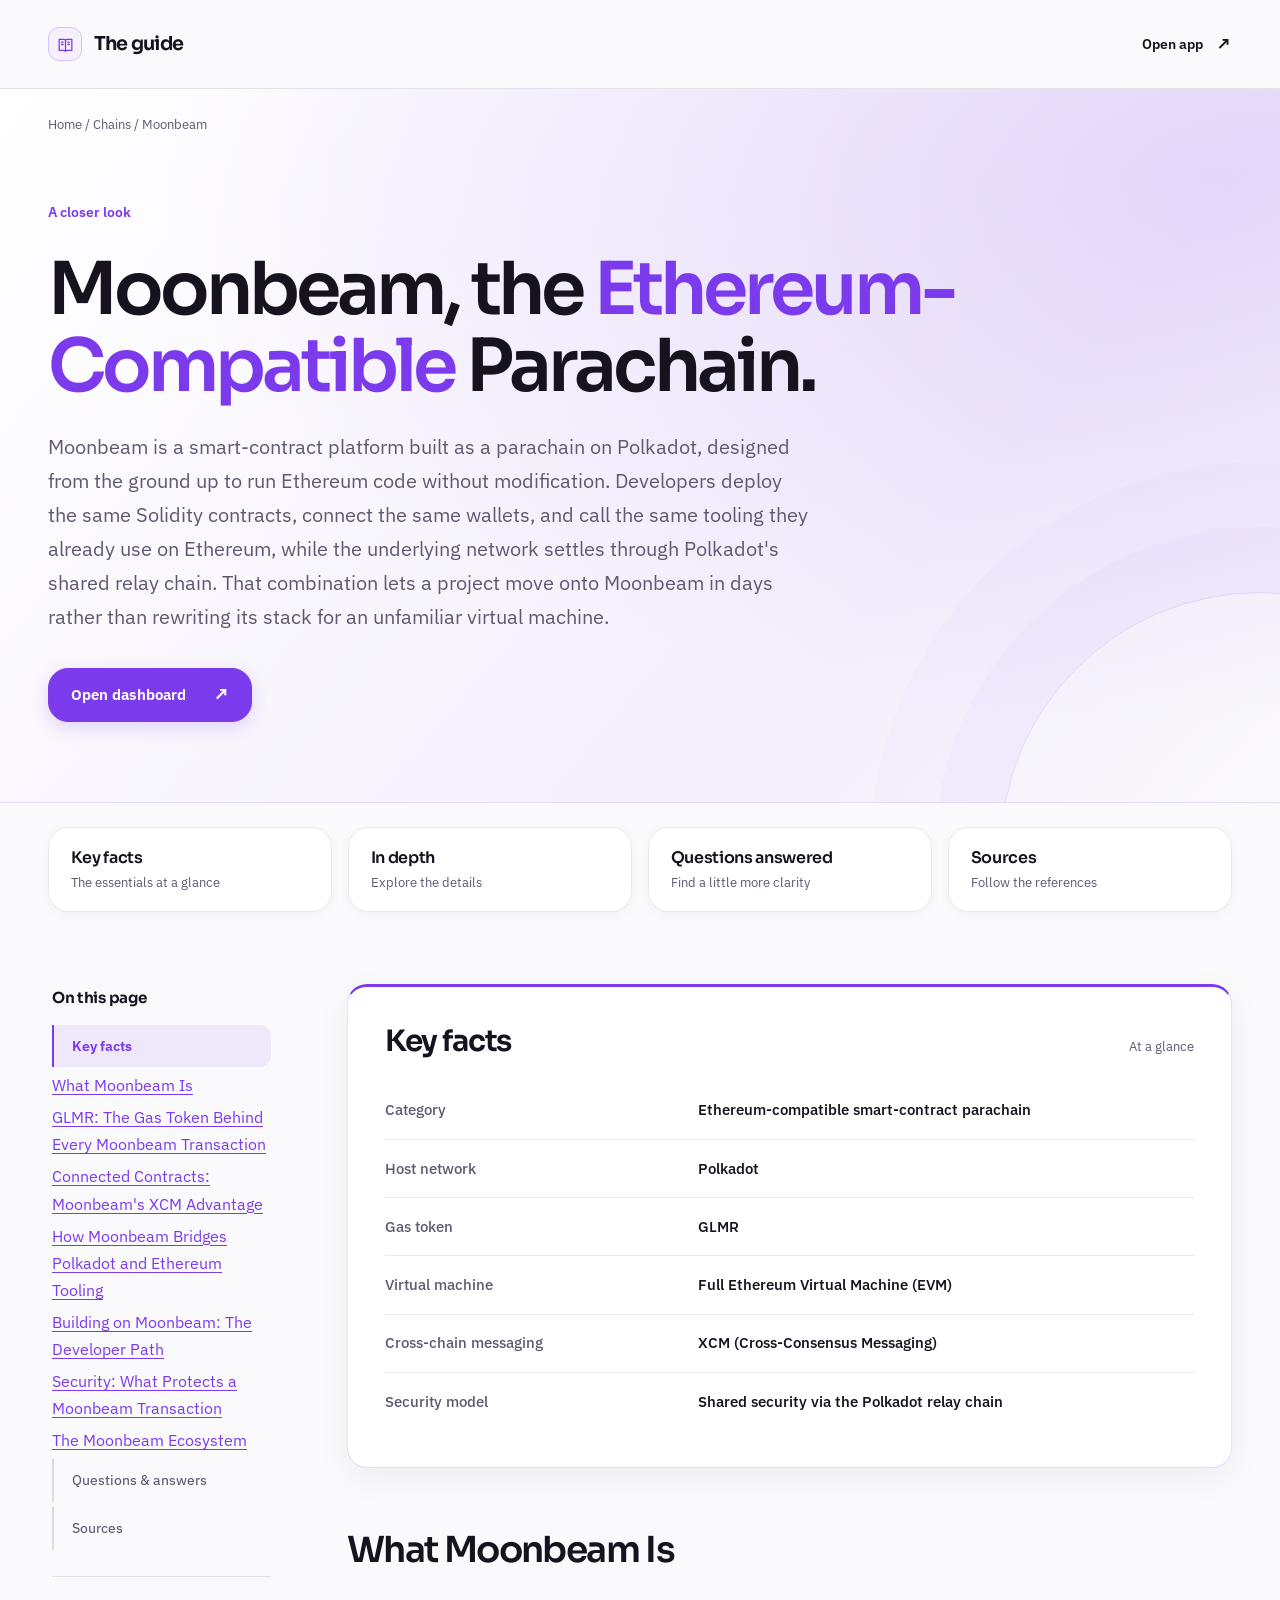
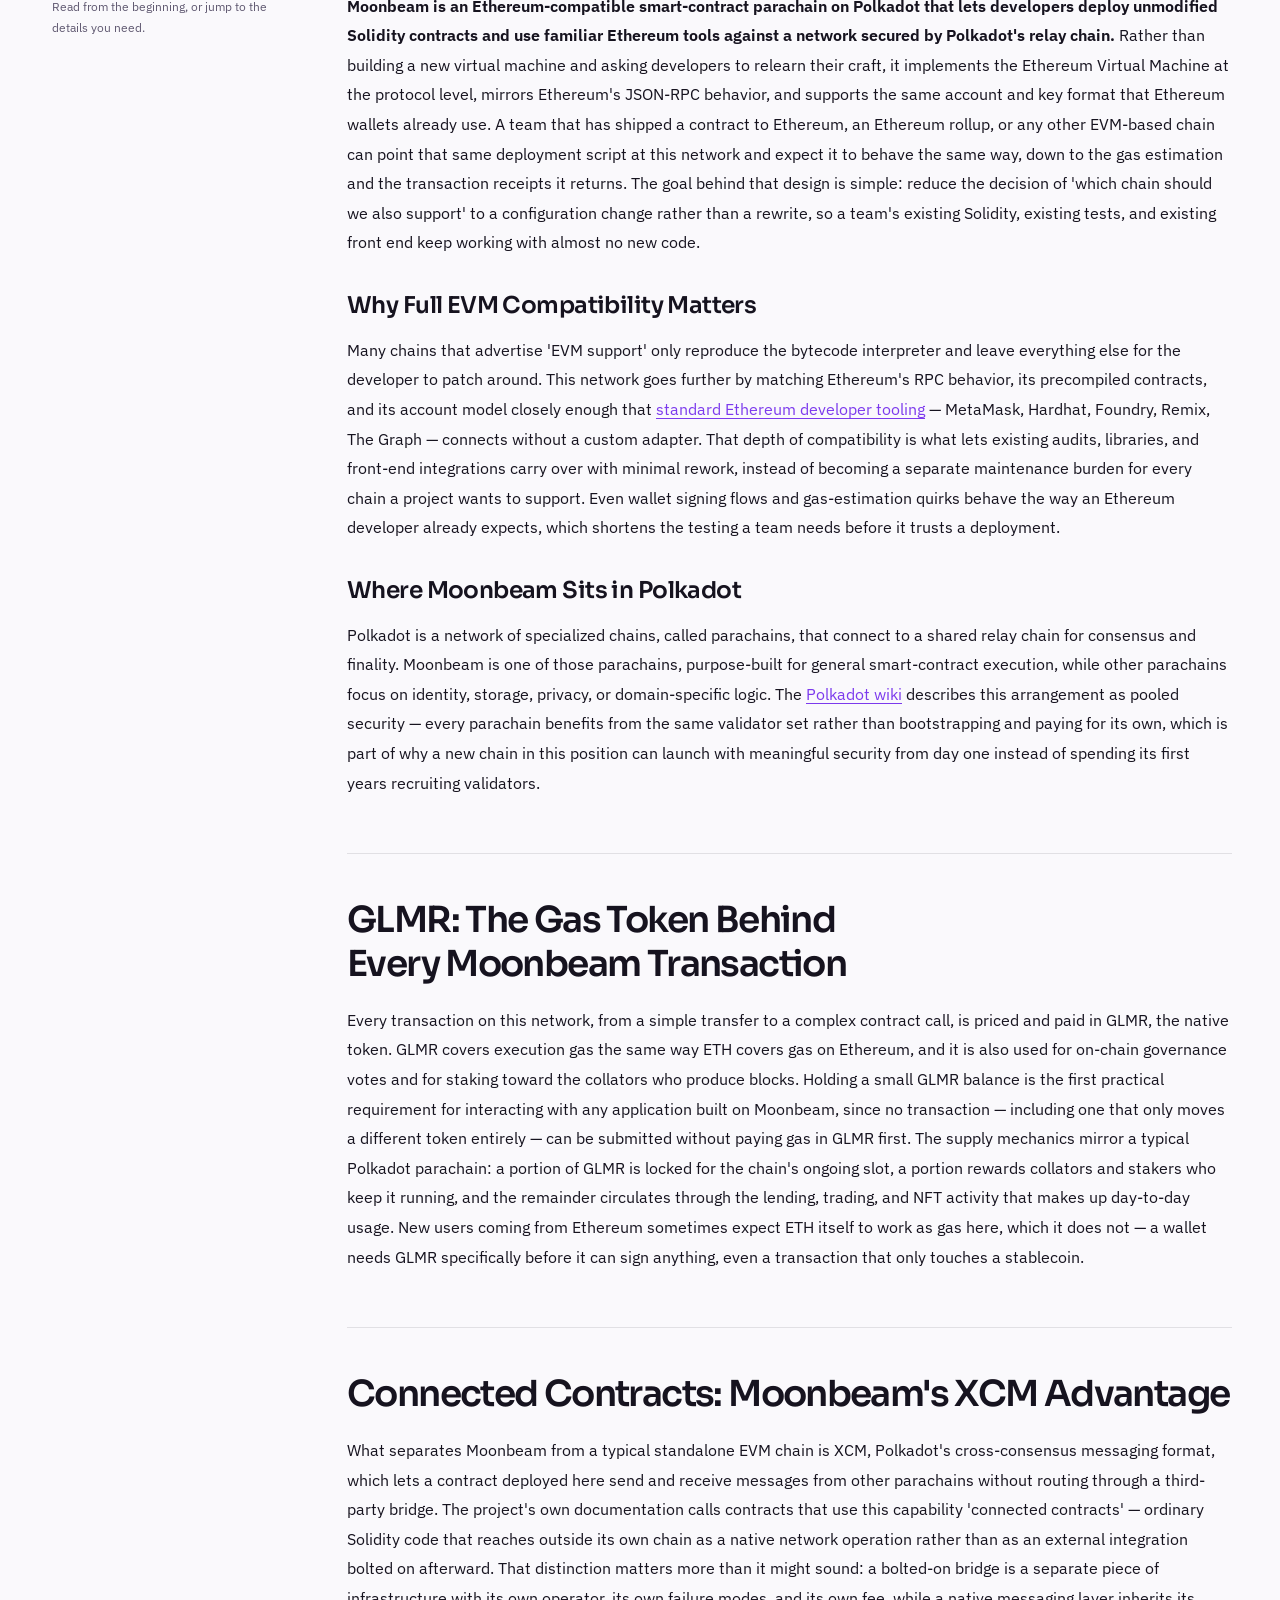
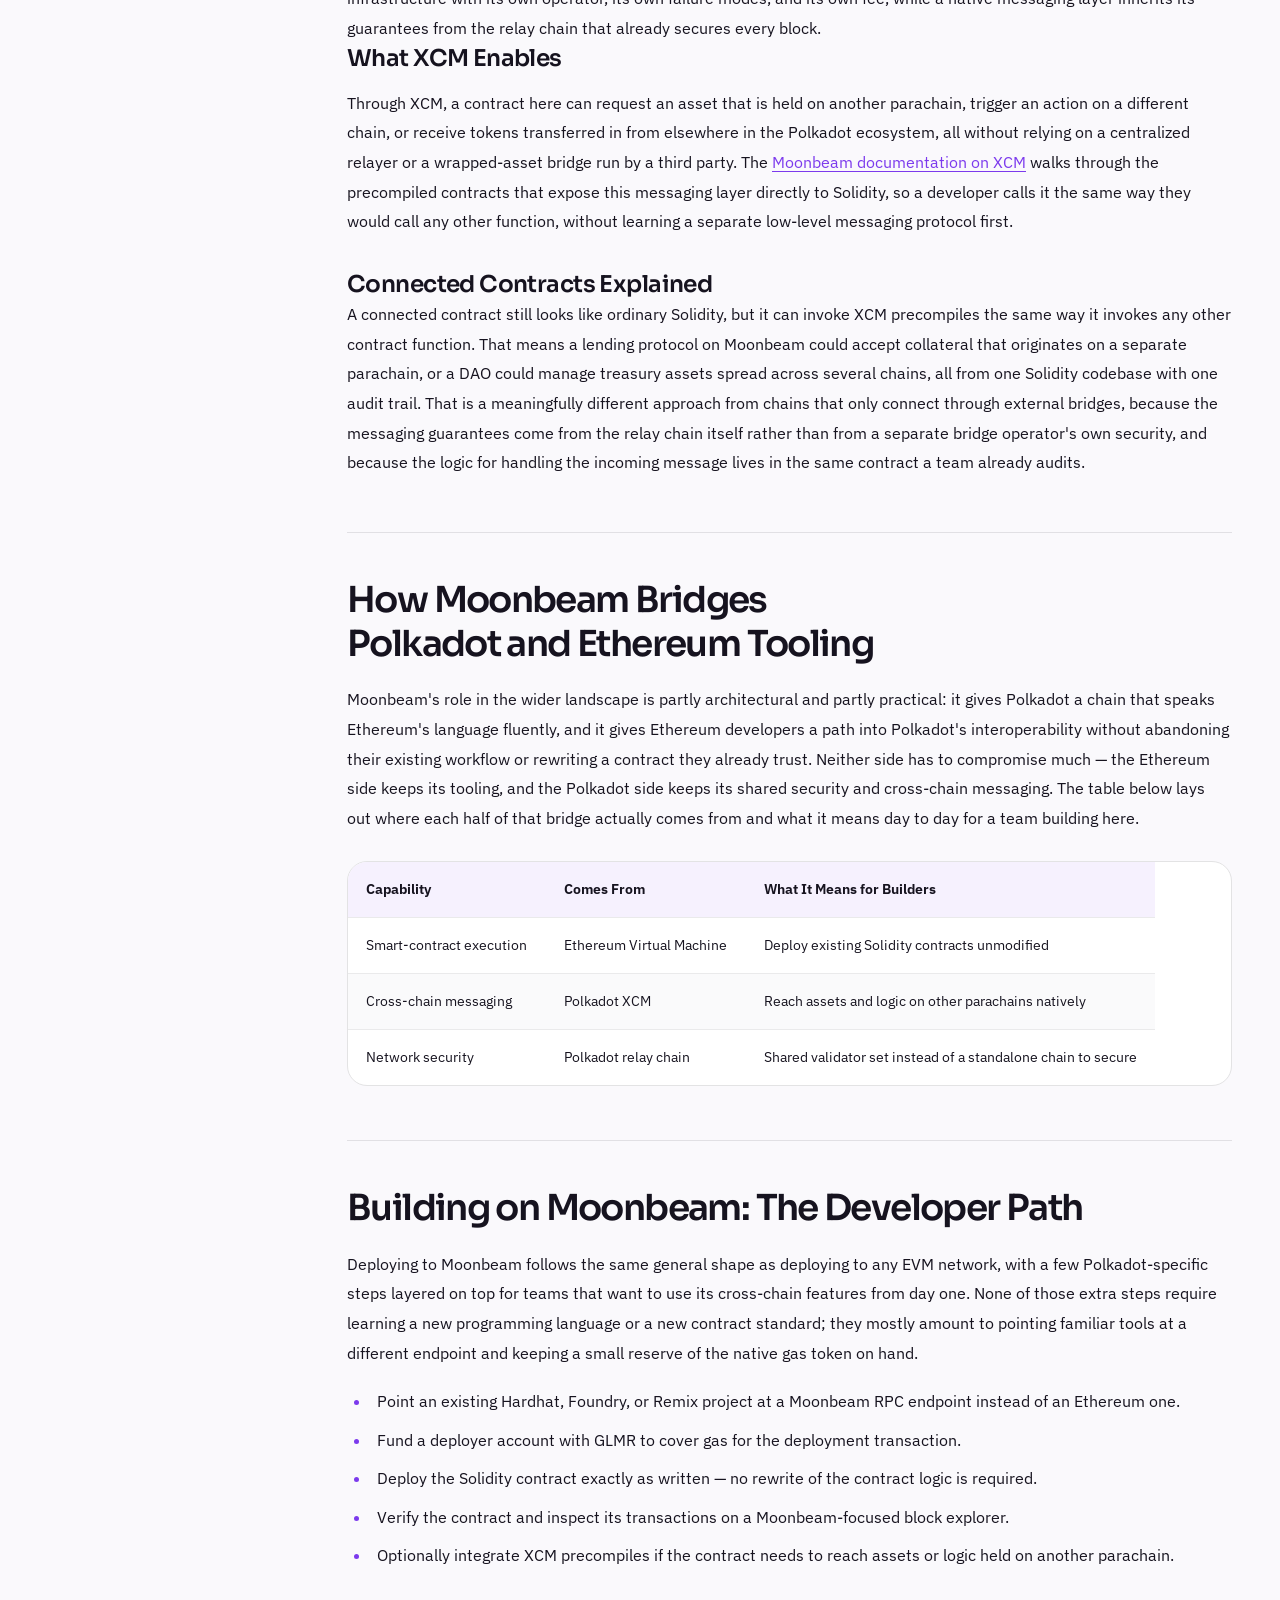
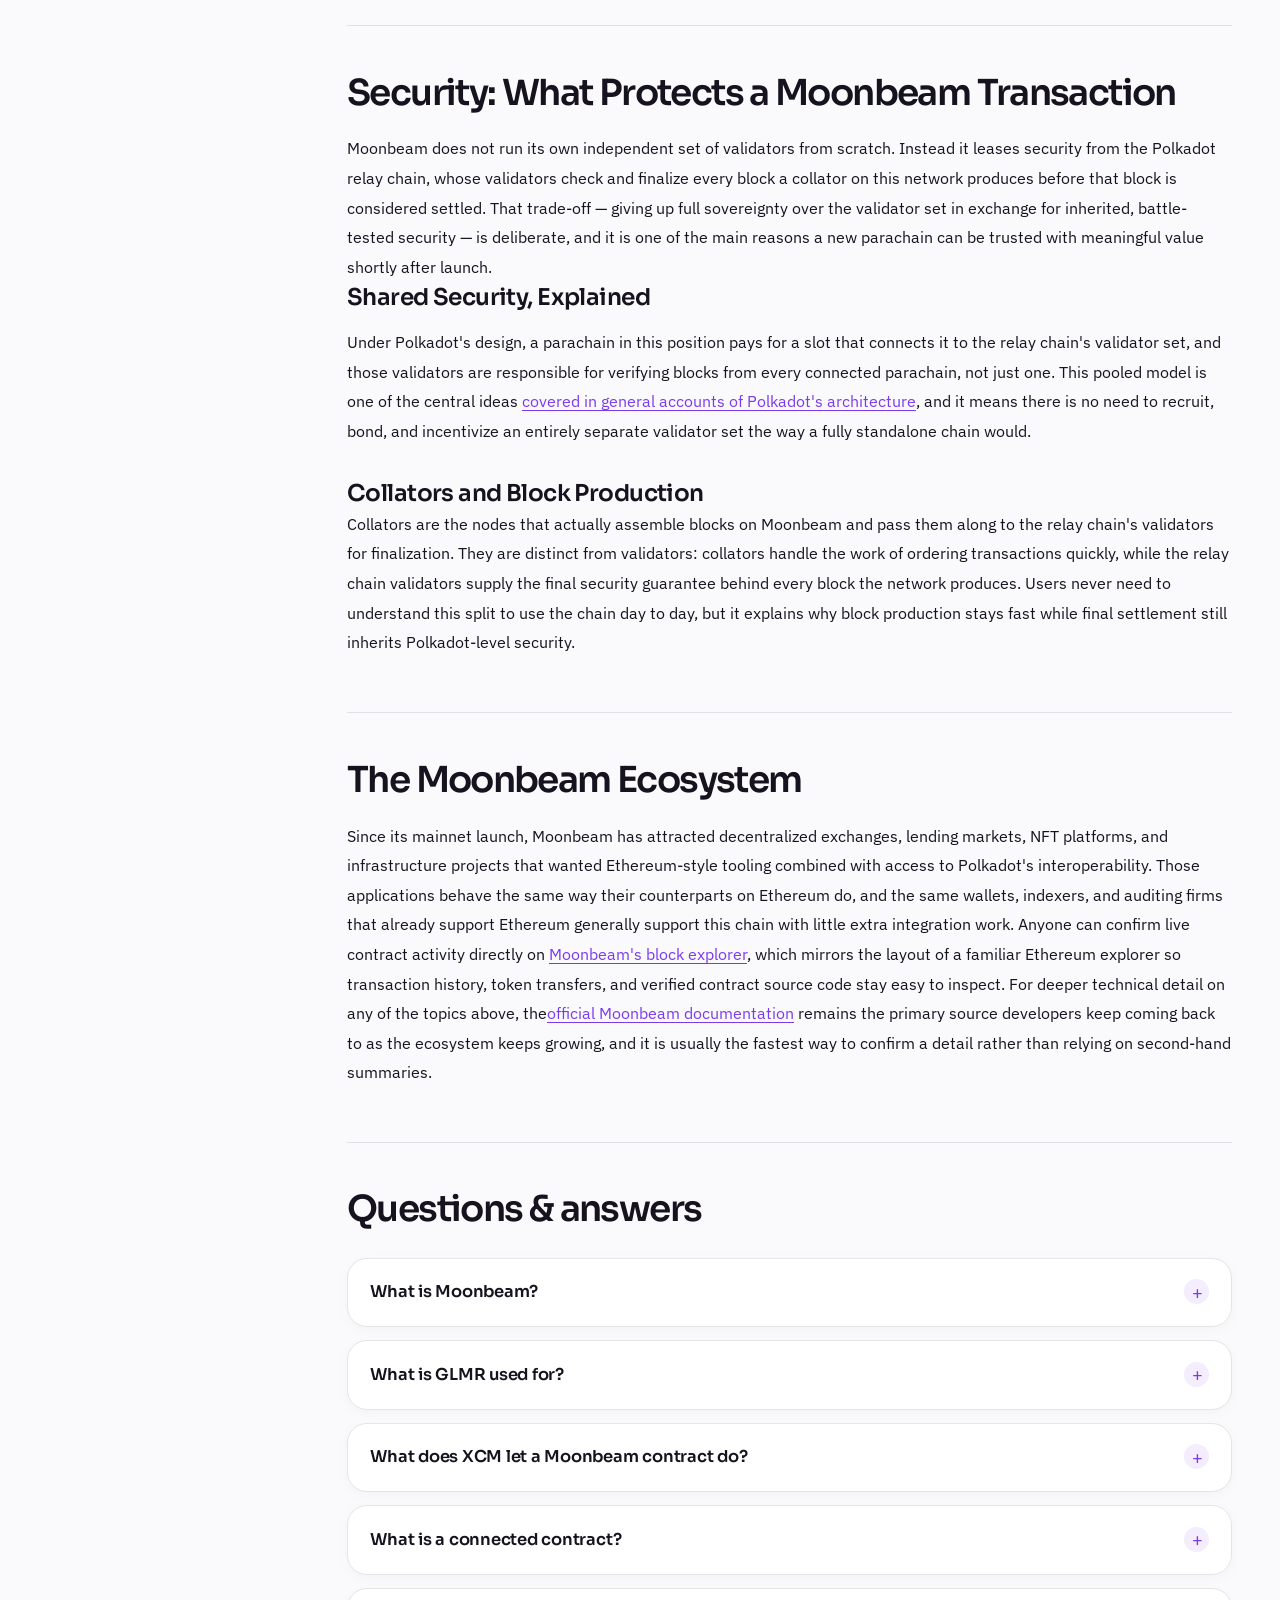
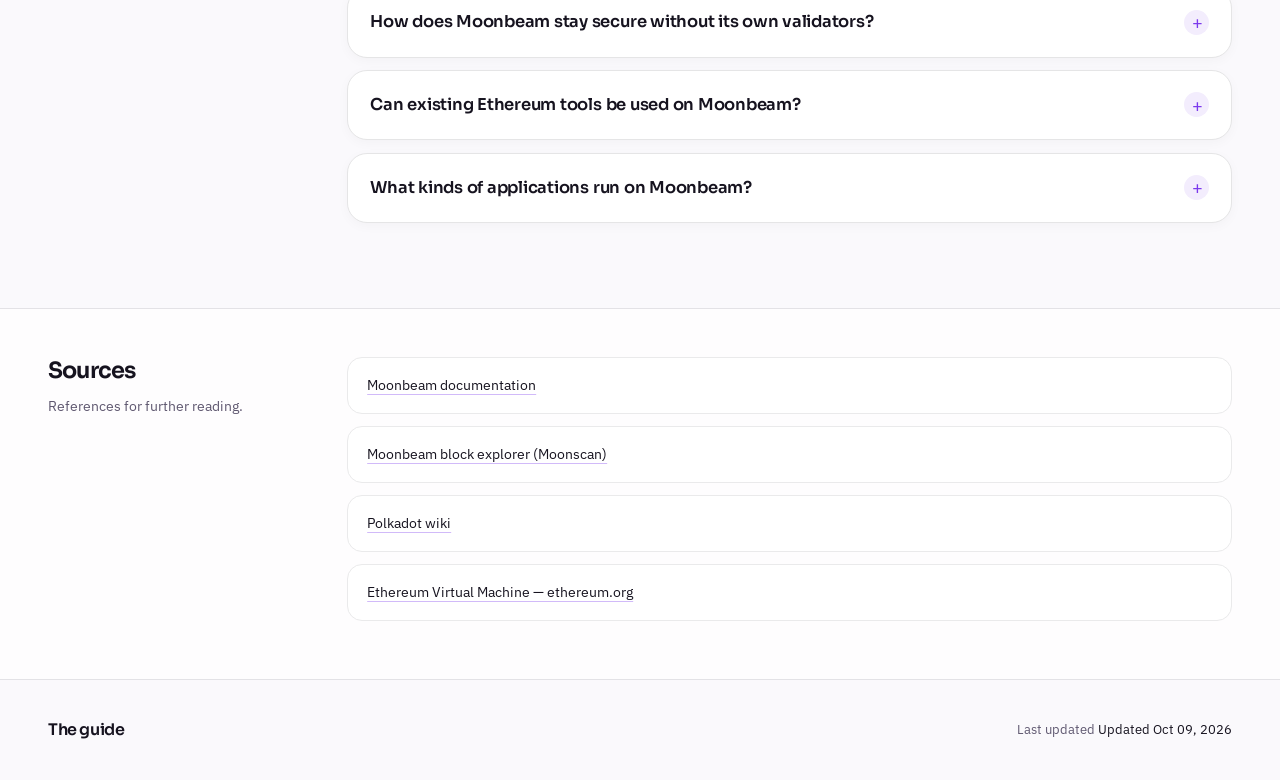
==== commit de43c90d: "Chain guide redesign: rich content, inline sources, scrollspy" ====
--- a/index.html
+++ b/index.html
@@ -1,300 +1,1310 @@
 <!doctype html>
 <html lang="en">
 <head>
-  <meta charset="utf-8">
-  <meta name="viewport" content="width=device-width, initial-scale=1">
-  <title>Moonbeam Chain — The cross-chain EVM smart contract platform</title>
-  <meta name="description" content="Moonbeam Chain is an EVM-compatible Polkadot parachain for smart contracts and cross-chain applications, using GLMR as its native token.">
-  <meta name="robots" content="index,follow,max-snippet:-1,max-image-preview:large,max-video-preview:-1">
-  <meta name="theme-color" content="#eef0f3">
-  <link rel="canonical" href="https://moonbeam-chain.github.io/">
-  <link rel="icon" type="image/png" href="favicon.png">
-  <link rel="prefetch" href="dashboard/index.html">
-  <link rel="preconnect" href="https://defillama.com/" crossorigin>
-  <link rel="preconnect" href="https://coins.llama.fi" crossorigin>
-  <meta property="og:type" content="website"><meta property="og:url" content="https://moonbeam-chain.github.io/">
-  <meta property="og:title" content="Moonbeam Chain — The cross-chain EVM smart contract platform">
-  <meta property="og:description" content="Moonbeam Chain is an EVM-compatible Polkadot parachain for smart contracts and cross-chain applications, using GLMR as its native token.">
-  <meta property="og:site_name" content="Moonbeam Chain dashboard"><meta property="og:image" content="https://moonbeam-chain.github.io/og-cover.png">
-  <meta name="twitter:card" content="summary_large_image"><meta name="twitter:title" content="Moonbeam Chain — The cross-chain EVM smart contract platform"><meta name="twitter:description" content="Moonbeam Chain is an EVM-compatible Polkadot parachain for smart contracts and cross-chain applications, using GLMR as its native token."><meta name="twitter:image" content="https://moonbeam-chain.github.io/og-cover.png">
-  <script type="application/ld+json">
-  {
-    "@context":"https://schema.org",
-    "@graph":[
-      {"@type":"WebSite","@id":"https://moonbeam-chain.github.io/#website","url":"https://moonbeam-chain.github.io/","name":"Moonbeam Chain dashboard","inLanguage":"en-US"},
-      {"@type":"Thing","@id":"https://moonbeam-chain.github.io/#brand","name":"Moonbeam Chain",
-       "description":"Moonbeam Chain is an EVM-compatible Polkadot parachain for smart contracts and cross-chain applications, using GLMR as its native token.",
-       "sameAs":["https://moonbeam.network/", "https://docs.moonbeam.network/", "https://github.com/moonbeam-foundation", "https://x.com/MoonbeamNetwork"]},
-      {"@type":"WebPage","@id":"https://moonbeam-chain.github.io/#webpage","url":"https://moonbeam-chain.github.io/","name":"Moonbeam Chain \u2014 The cross-chain EVM smart contract platform","description":"Moonbeam Chain is an EVM-compatible Polkadot parachain for smart contracts and cross-chain applications, using GLMR as its native token.","isPartOf":{"@id":"https://moonbeam-chain.github.io/#website"},"about":{"@id":"https://moonbeam-chain.github.io/#brand"},"mainEntity":{"@id":"https://moonbeam-chain.github.io/#brand"},"inLanguage":"en-US","mentions":[{"@type":"Thing","name":"Polkadot","sameAs":"https://polkadot.com/"},{"@type":"Thing","name":"Ethereum Virtual Machine","sameAs":"https://ethereum.org/developers/docs/evm/"}]},
-      {"@type":"ItemList","@id":"https://moonbeam-chain.github.io/#resources","name":"Moonbeam Chain \u2014 resources & references","itemListElement":[{"@type":"ListItem","position":1,"name":"Official Overview","url":"https://moonbeam.network/about/"},{"@type":"ListItem","position":2,"name":"Moonbeam Network","url":"https://moonbeam.network/networks/moonbeam/"},{"@type":"ListItem","position":3,"name":"Moonbeam Docs","url":"https://docs.moonbeam.network/"},{"@type":"ListItem","position":4,"name":"Community Forum","url":"https://forum.moonbeam.network/"},{"@type":"ListItem","position":5,"name":"CoinGecko","url":"https://www.coingecko.com/en/coins/moonbeam"},{"@type":"ListItem","position":6,"name":"DeFiLlama","url":"https://defillama.com/chain/moonbeam"},{"@type":"ListItem","position":7,"name":"CoinMarketCap","url":"https://coinmarketcap.com/currencies/moonbeam/"},{"@type":"ListItem","position":8,"name":"Subscan Explorer","url":"https://moonbeam.subscan.io/"},{"@type":"ListItem","position":9,"name":"Quick Start","url":"https://docs.moonbeam.network/builders/get-started/quick-start/"},{"@type":"ListItem","position":10,"name":"Connect MetaMask","url":"https://docs.moonbeam.network/tokens/connect/metamask/"},{"@type":"ListItem","position":11,"name":"Stake GLMR","url":"https://docs.moonbeam.network/tokens/staking/stake/"},{"@type":"ListItem","position":12,"name":"Explore DApps","url":"https://apps.moonbeam.network/moonbeam"},{"@type":"ListItem","position":13,"name":"Security Considerations","url":"https://docs.moonbeam.network/learn/core-concepts/security/"},{"@type":"ListItem","position":14,"name":"Protocol Source","url":"https://github.com/moonbeam-foundation/moonbeam"},{"@type":"ListItem","position":15,"name":"Release History","url":"https://github.com/moonbeam-foundation/moonbeam/releases"},{"@type":"ListItem","position":16,"name":"Migration Notice","url":"https://moonbeam.network/news/moonbeam-strategic-update-moonbeam-network-relaunches-on-base/"}]}
-    ]
-  }
-  </script>
-  <style>
-:root{
-  --bg:#eef0f3; --bg-2:#e7eaef; --panel:#ffffff; --field:#f1f3f7; --field-2:#e9edf2;
-  --ink:#151a21; --text:#414954; --muted:#6a727d; --faint:#9aa2ad;
-  --line:rgba(20,26,33,.09); --line-2:rgba(20,26,33,.14);
-  --accent:#1FA39E; --accent-ink:#0a4340; --accent-soft:rgba(31,163,158,0.13); --accent-glow:rgba(31,163,158,0.3);
-  --cta:#171a20; --cta-hover:#0a0c10; --cta-ink:#ffffff;
-  --shadow-card:0 1px 0 rgba(20,26,33,.02), 0 40px 80px -42px rgba(24,32,48,.40), 0 14px 30px -22px rgba(24,32,48,.24);
-  --shadow-pop:0 24px 60px -26px rgba(24,32,48,.38), 0 8px 20px -12px rgba(24,32,48,.22);
-  --mono: ui-monospace, "SF Mono", SFMono-Regular, Menlo, Consolas, monospace;
-  --font: Inter, ui-sans-serif, system-ui, -apple-system, "Segoe UI", Roboto, sans-serif;
-  --ease: cubic-bezier(0.22, 0.7, 0.24, 1);
-  color-scheme: light;
-}
-html[data-theme="dark"]{
-  --bg:#0b0e13; --bg-2:#0e131b; --panel:#141a24; --field:#1b2230; --field-2:#232c3d;
-  --ink:#e9eef7; --text:#bcc5d6; --muted:#8b95a8; --faint:#606a7e;
-  --line:rgba(226,234,250,.10); --line-2:rgba(226,234,250,.18);
-  --accent:#5dbcb9; --accent-ink:#8fd1ce; --accent-soft:rgba(93,188,185,0.16); --accent-glow:rgba(93,188,185,0.34);
-  --cta:#5dbcb9; --cta-hover:#4fa19f; --cta-ink:#12161c;
-  --shadow-card:0 30px 70px -34px rgba(0,0,0,.66), 0 6px 18px -10px rgba(0,0,0,.5);
-  --shadow-pop:0 24px 60px -26px rgba(0,0,0,.7);
-  color-scheme: dark;
-}
-*{ box-sizing:border-box; }
-html{ height:100%; scroll-behavior:smooth; }
-@media (prefers-reduced-motion: reduce){ html{ scroll-behavior:auto; } }
-body{ margin:0; min-width:320px; height:100%; overflow:hidden; color:var(--text); background:var(--bg); font-family:var(--font); font-size:15px; line-height:1.55; -webkit-font-smoothing:antialiased; text-rendering:optimizeLegibility; }
-a{ color:inherit; text-decoration:none; }
-button{ font:inherit; color:inherit; background:none; border:none; cursor:pointer; }
-img{ display:block; max-width:100%; }
-h1,h2,h3,p{ margin:0; }
-a:focus-visible, button:focus-visible, summary:focus-visible{ outline:2px solid var(--accent); outline-offset:3px; border-radius:10px; }
-.skip{ position:absolute; left:-999px; }
-.skip:focus{ left:12px; top:12px; z-index:120; padding:9px 15px; border-radius:10px; background:var(--cta); color:var(--cta-ink); font-weight:750; }
-.bg{ position:fixed; inset:0; z-index:0; pointer-events:none; overflow:hidden; background:
-  radial-gradient(1100px 700px at 82% 116%, var(--bg-2), transparent 60%),
-  radial-gradient(900px 620px at -6% -8%, var(--bg-2), transparent 58%); }
-.bg::before{ content:""; position:absolute; right:-14%; bottom:-30%; width:min(92vw,940px); aspect-ratio:1; border-radius:50%;
-  background:repeating-radial-gradient(circle at center, transparent 0 86px, var(--line) 86px 87px); opacity:.5; mask:radial-gradient(circle at center, #000 62%, transparent 72%); }
-.bg::after{ content:""; position:absolute; left:-10%; top:-16%; width:min(70vw,560px); aspect-ratio:1; border-radius:50%;
-  background:repeating-radial-gradient(circle at center, transparent 0 64px, var(--line) 64px 65px); opacity:.4; mask:radial-gradient(circle at center, #000 60%, transparent 72%); }
-.topbar{ position:relative; z-index:70; flex:0 0 auto; display:flex; align-items:center; justify-content:space-between; gap:14px; padding:13px clamp(16px,3.4vw,34px);
-  background:color-mix(in srgb, var(--bg) 78%, transparent); backdrop-filter:saturate(140%) blur(12px); -webkit-backdrop-filter:saturate(140%) blur(12px); border-bottom:1px solid var(--line); }
-.tb-left{ display:flex; align-items:center; gap:12px; min-width:0; }
-.hamb{ display:grid; place-items:center; width:40px; height:40px; flex:0 0 auto; position:relative; border:1px solid var(--line-2); border-radius:12px; background:var(--panel); color:var(--ink); transition:border-color .15s var(--ease); }
-.hamb:hover{ border-color:var(--accent); }
-.hamb .bar{ position:absolute; left:11px; right:11px; height:2px; border-radius:2px; background:currentColor; transition:transform .24s var(--ease), opacity .18s var(--ease); }
-.hamb .bar:nth-child(1){ top:14px; } .hamb .bar:nth-child(2){ top:19px; } .hamb .bar:nth-child(3){ top:24px; }
-body.drawer-open .hamb .bar:nth-child(1){ transform:translateY(5px) rotate(45deg); }
-body.drawer-open .hamb .bar:nth-child(2){ opacity:0; }
-body.drawer-open .hamb .bar:nth-child(3){ transform:translateY(-5px) rotate(-45deg); }
-.brand{ display:flex; align-items:center; gap:11px; min-width:0; }
-.brand-logo{ width:34px; height:34px; flex:0 0 auto; display:grid; place-items:center; border-radius:10px; background:var(--panel); box-shadow:inset 0 0 0 1px var(--line-2); }
-.brand-logo img{ width:22px; height:22px; border-radius:50%; }
-.brand-name{ font-size:19px; font-weight:820; letter-spacing:-0.03em; color:var(--ink); line-height:1.1; white-space:nowrap; }
-.tb-right{ display:flex; align-items:center; gap:9px; }
-.theme-toggle{ display:inline-flex; align-items:center; gap:2px; padding:3px; border-radius:999px; background:var(--field); box-shadow:inset 0 0 0 1px var(--line); }
-.theme-toggle button{ display:grid; place-items:center; width:30px; height:30px; border-radius:999px; color:var(--muted); transition:color .15s var(--ease), background-color .15s var(--ease); }
-.theme-toggle button svg{ width:15px; height:15px; }
-.theme-toggle button[aria-pressed="true"]{ color:var(--ink); background:var(--panel); box-shadow:0 2px 8px -3px rgba(0,0,0,.28); }
-.btn-app{ display:inline-flex; align-items:center; gap:8px; padding:9px 15px; border-radius:11px; background:var(--panel); color:var(--ink); font-size:13.5px; font-weight:700; letter-spacing:-0.01em; box-shadow:inset 0 0 0 1px var(--line-2); transition:box-shadow .15s var(--ease), transform .15s var(--ease); white-space:nowrap; }
-.btn-app svg{ width:16px; height:16px; color:var(--muted); }
-.btn-app:hover{ box-shadow:inset 0 0 0 1px var(--accent); transform:translateY(-1px); }
-.btn-app:hover svg{ color:var(--accent-ink); }
-.scrim{ position:fixed; inset:0; z-index:80; background:rgba(10,14,17,.42); opacity:0; visibility:hidden; transition:opacity .28s var(--ease), visibility .28s var(--ease); }
-body.drawer-open .scrim{ opacity:1; visibility:visible; }
-.drawer{ position:fixed; z-index:90; top:0; left:0; height:100dvh; width:300px; max-width:86vw; display:flex; flex-direction:column; padding:16px 14px 16px; background:var(--panel); border-right:1px solid var(--line); box-shadow:var(--shadow-pop);
-  transform:translateX(-104%); transition:transform .3s var(--ease); overflow-y:auto; }
-body.drawer-open .drawer{ transform:translateX(0); }
-.drawer-head{ display:flex; align-items:center; justify-content:space-between; gap:10px; padding:2px 6px 8px; }
-.drawer-head .brand-name{ font-size:15px; }
-.drawer-close{ display:grid; place-items:center; width:34px; height:34px; border-radius:10px; color:var(--muted); }
-.drawer-close:hover{ color:var(--ink); background:var(--field); }
-.drawer-close svg{ width:17px; height:17px; }
-.nav-label{ margin:15px 12px 6px; font-size:10px; font-weight:750; letter-spacing:0.15em; text-transform:uppercase; color:var(--faint); }
-.nav-item{ display:flex; align-items:center; gap:12px; padding:9px 12px; border-radius:10px; color:var(--text); font-size:14px; font-weight:650; transition:color .15s var(--ease), background-color .15s var(--ease); }
-.nav-item .ni-ico{ width:18px; height:18px; flex:0 0 auto; color:var(--muted); }
-.nav-item.is-active{ color:var(--accent-ink); background:var(--accent-soft); }
-.nav-item.is-active .ni-ico{ color:var(--accent-ink); }
-.nav-item:hover{ color:var(--ink); background:var(--field); }
-.nav-group{ border-radius:10px; }
-.nav-group summary{ display:flex; align-items:center; gap:12px; padding:9px 12px; border-radius:10px; color:var(--text); font-size:14px; font-weight:650; cursor:pointer; list-style:none; transition:color .15s var(--ease), background-color .15s var(--ease); }
-.nav-group summary::-webkit-details-marker{ display:none; }
-.nav-group summary .ni-ico{ width:18px; height:18px; flex:0 0 auto; color:var(--muted); }
-.nav-group summary .chev{ width:15px; height:15px; margin-left:auto; color:var(--faint); transition:transform .2s var(--ease); }
-.nav-group summary:hover{ color:var(--ink); background:var(--field); }
-.nav-group[open] summary{ color:var(--ink); }
-.nav-group[open] summary .chev{ transform:rotate(180deg); }
-.nav-sub{ display:flex; flex-direction:column; gap:1px; padding:2px 0 8px 42px; }
-.nav-sub a{ display:flex; align-items:baseline; gap:7px; padding:6px 10px; border-radius:8px; color:var(--muted); font-size:12.5px; font-weight:550; transition:color .15s var(--ease), background-color .15s var(--ease); }
-.nav-sub a small{ color:var(--faint); font-size:10.5px; font-weight:500; }
-.nav-sub a:hover{ color:var(--accent-ink); background:var(--field); }
-.drawer-foot{ margin-top:auto; padding-top:13px; border-top:1px solid var(--line); }
-.disclose{ margin:8px 8px 0; font-size:11px; line-height:1.5; color:var(--muted); }
-.disclose strong{ color:var(--text); font-weight:750; }
-.fine{ margin:6px 8px 0; font-size:10.5px; line-height:1.45; color:var(--faint); }
-.app{ height:100dvh; display:flex; flex-direction:column; overflow:hidden; position:relative; z-index:1; }
-.wrap{ flex:1 1 auto; min-height:0; display:grid; place-items:center; overflow:hidden; }
-.stage{ width:100%; max-width:560px; max-height:100%; margin-inline:auto; padding:clamp(14px,3vh,36px) clamp(16px,3.4vw,26px); display:flex; flex-direction:column; align-items:center; text-align:center; }
-.lead{ margin:0 0 clamp(13px,2.2vh,20px); max-width:24ch; font-size:clamp(19px,2.5vw,27px); line-height:1.16; letter-spacing:-0.025em; font-weight:750; color:var(--ink); }
-.lead .hl{ color:var(--accent-ink); }
-.hero-chips{ display:flex; flex-wrap:wrap; justify-content:center; gap:9px; margin-top:clamp(13px,2.2vh,18px); }
-.hchip{ display:inline-flex; align-items:baseline; gap:7px; padding:8px 13px; border-radius:12px; background:var(--panel); box-shadow:inset 0 0 0 1px var(--line); font-size:12px; font-weight:600; color:var(--muted); transition:box-shadow .15s var(--ease), color .15s var(--ease); }
-.hchip b{ color:var(--ink); font-family:var(--mono); font-size:12.5px; font-weight:650; font-variant-numeric:tabular-nums; }
-.hchip .ext{ color:var(--faint); font-size:10px; }
-a.hchip:hover{ box-shadow:inset 0 0 0 1px var(--accent); color:var(--text); }
-a.hchip:hover .ext{ color:var(--accent-ink); }
-.swap-card{ position:relative; width:min(480px,100%); border-radius:28px; background:var(--panel); padding:clamp(20px,4vw,30px); text-align:left; box-shadow:var(--shadow-card); }
-.card-head{ display:flex; align-items:center; justify-content:space-between; margin:2px 4px 17px; }
-.card-title{ font-size:15px; font-weight:800; letter-spacing:-0.02em; color:var(--ink); }
-.badge{ display:inline-flex; align-items:center; gap:6px; padding:5px 11px; border-radius:999px; color:var(--accent-ink); background:var(--accent-soft); font-size:10px; font-weight:750; letter-spacing:0.07em; text-transform:uppercase; }
-.badge i{ width:6px; height:6px; border-radius:50%; background:var(--accent); }
-.field{ position:relative; padding:17px 18px 18px; border-radius:19px; background:var(--field); }
-.field + .field{ margin-top:6px; }
-.field-top{ display:flex; align-items:center; justify-content:space-between; }
-.field-label{ font-size:12px; font-weight:600; color:var(--muted); }
-.field-bal{ font-size:11px; font-weight:600; color:var(--faint); }
-.field-row{ display:flex; align-items:center; justify-content:space-between; gap:12px; margin-top:11px; min-width:0; }
-.amount{ min-width:0; }
-.amount b{ display:block; font-size:clamp(29px,5vw,38px); font-weight:750; line-height:1; letter-spacing:-0.02em; color:var(--ink); font-variant-numeric:tabular-nums; }
-.amount span{ display:block; margin-top:6px; font-size:11px; font-weight:600; color:var(--faint); }
-.token-pill{ display:inline-flex; align-items:center; gap:10px; flex:0 0 auto; padding:7px 12px 7px 8px; border-radius:999px; background:var(--panel); box-shadow:0 4px 14px -8px rgba(0,0,0,.4), inset 0 0 0 1px var(--line); transition:box-shadow .15s var(--ease); }
-.token-pill:hover{ box-shadow:0 6px 18px -8px rgba(0,0,0,.42), inset 0 0 0 1px var(--line-2); }
-.token-pill img{ width:26px; height:26px; flex:0 0 auto; border-radius:50%; }
-.token-meta{ display:flex; flex-direction:column; line-height:1.05; min-width:0; }
-.token-meta small{ font-size:9.5px; font-weight:600; letter-spacing:0.06em; text-transform:uppercase; color:var(--faint); }
-.token-meta b{ font-size:15px; font-weight:800; letter-spacing:-0.01em; color:var(--ink); white-space:nowrap; }
-.token-pill .chev{ width:14px; height:14px; flex:0 0 auto; color:var(--faint); }
-.reverse{ position:relative; z-index:2; display:grid; place-items:center; width:40px; height:40px; margin:-14px auto; border:4px solid var(--panel); border-radius:13px; background:var(--field-2); color:var(--muted); box-shadow:0 6px 16px -8px rgba(0,0,0,.4); transition:transform .28s var(--ease), color .15s var(--ease), background-color .15s var(--ease); }
-.reverse svg{ width:16px; height:16px; }
-.reverse:hover{ color:var(--cta-ink); background:var(--accent); transform:rotate(180deg); }
-.details-btn{ display:flex; align-items:center; justify-content:center; gap:8px; width:100%; margin-top:12px; padding:12px; border-radius:14px; background:var(--field); color:var(--muted); font-size:12px; font-weight:750; letter-spacing:0.06em; text-transform:uppercase; transition:color .15s var(--ease), background-color .15s var(--ease); }
-.details-btn svg{ width:14px; height:14px; transition:transform .2s var(--ease); }
-.details-btn:hover{ color:var(--ink); }
-.details-btn[aria-expanded="true"] svg{ transform:rotate(180deg); }
-.details{ overflow:hidden; max-height:0; opacity:0; transition:max-height .3s var(--ease), opacity .22s var(--ease), margin .3s var(--ease); }
-.details.open{ max-height:280px; opacity:1; margin-top:6px; }
-.d-row{ display:flex; align-items:center; justify-content:space-between; gap:12px; padding:11px 8px; border-bottom:1px solid var(--line); }
-.d-row:last-child{ border-bottom:0; }
-.d-row span{ font-size:12.5px; font-weight:600; color:var(--muted); }
-.d-row b{ font-size:12.5px; font-weight:700; color:var(--text); }
-.d-row b.ok{ color:var(--accent-ink); }
-.d-row b.mono{ font-family:var(--mono); font-size:11px; }
-.cta{ display:flex; align-items:center; justify-content:center; gap:8px; margin-top:12px; padding:16px; border-radius:16px; background:var(--cta); color:var(--cta-ink); font-size:15px; font-weight:800; letter-spacing:0.03em; text-transform:uppercase; box-shadow:0 16px 34px -16px rgba(0,0,0,.5); transition:background-color .15s var(--ease), transform .15s var(--ease); }
-.cta svg{ width:16px; height:16px; }
-.cta:hover{ background:var(--cta-hover); transform:translateY(-1px); }
-.card-note{ margin:13px 4px 0; font-size:11px; line-height:1.5; color:var(--faint); text-align:center; }
-.card-note a{ color:var(--muted); text-decoration:underline; text-decoration-color:var(--line-2); text-underline-offset:2px; }
-.card-note a:hover{ color:var(--accent-ink); }
-@media (max-width:560px){
-  .brand-name{ font-size:16px; } .btn-app span{ display:none; } .btn-app{ padding:9px 11px; }
-  .stage{ padding:12px 16px; }
-  .lead{ font-size:clamp(18px,5.5vw,24px); margin-bottom:14px; }
-  .swap-card{ padding:18px; } .field{ padding:14px 15px 15px; } .amount b{ font-size:29px; }
-  .hero-chips{ margin-top:12px; }
-}
-@media (max-height:700px){ .lead{ font-size:clamp(17px,4.5vw,21px); margin-bottom:10px; } .hero-chips{ display:none; } }
-@media (max-height:600px){ .field{ padding:12px 15px 13px; } .amount b{ font-size:26px; } .details-btn{ margin-top:8px; padding:9px; } .cta{ padding:14px; margin-top:8px; } }
-@media (prefers-reduced-motion: reduce){ *{ transition:none !important; } }
-.stage.is-hero{ max-width:780px; }
-.hero{ display:flex; flex-direction:column; align-items:center; text-align:center; }
-.hero-h2{ margin:0; max-width:17ch; font-size:clamp(31px,5.8vw,56px); line-height:1.04; letter-spacing:-0.035em; font-weight:830; color:var(--ink); }
-.hero-h2 .hl{ color:var(--accent-ink); }
-.hero-sub{ margin:clamp(16px,2.8vh,23px) auto 0; max-width:54ch; font-size:clamp(15px,1.65vw,18px); line-height:1.58; color:var(--muted); font-weight:450; }
-.hero-cta{ display:flex; flex-wrap:wrap; align-items:center; justify-content:center; gap:12px; margin-top:clamp(22px,3.6vh,32px); }
-.hero-cta .cta{ margin-top:0; text-transform:none; letter-spacing:0.005em; padding:15px 26px; font-size:15px; border-radius:14px; }
-.hero-cta .cta-ghost{ background:var(--panel); color:var(--ink); box-shadow:inset 0 0 0 1px var(--line-2); }
-.hero-cta .cta-ghost:hover{ background:var(--field); box-shadow:inset 0 0 0 1px var(--accent); transform:translateY(-1px); }
-@media (max-width:560px){ .hero-cta{ flex-direction:column; width:100%; max-width:340px; } .hero-cta .cta{ width:100%; } }
-@media (max-height:640px){ .hero-sub{ font-size:14px; margin-top:12px; } .hero-chips{ display:none; } }
-  </style>
-  <script>document.documentElement.classList.add('js')</script>
+<meta charset="utf-8">
+<meta name="viewport" content="width=device-width, initial-scale=1">
+<title>Moonbeam — Ethereum-Compatible Smart Contracts on Polkadot</title>
+<meta name="description" content="Moonbeam is the Ethereum-compatible smart-contract parachain on Polkadot. Learn how its EVM, GLMR gas token, and XCM-connected contracts bridge Ethereum tooling with Polkadot's ecosystem.">
+<link rel="canonical" href="https://moonbeam-chain.github.io/">
+<meta property="og:type" content="article">
+<meta property="og:title" content="Moonbeam">
+<meta property="og:url" content="https://moonbeam-chain.github.io/">
+<meta property="og:image" content="https://moonbeam-chain.github.io/og.png">
+<meta name="twitter:card" content="summary_large_image">
+<meta name="twitter:title" content="Moonbeam">
+<link rel="preconnect" href="https://fonts.googleapis.com"><link rel="preconnect" href="https://fonts.gstatic.com" crossorigin><link rel="stylesheet" href="https://fonts.googleapis.com/css2?family=IBM+Plex+Sans:wght@400;500;600;700&family=Sora:wght@500;600;700&display=swap">
+<script type="application/ld+json">{"@context": "https://schema.org", "@graph": [{"@type": "WebSite", "@id": "https://moonbeam-chain.github.io/#website", "url": "https://moonbeam-chain.github.io/", "name": "Moonbeam — Ethereum-Compatible Smart Contracts on Polkadot"}, {"@type": "WebPage", "@id": "https://moonbeam-chain.github.io/#webpage", "url": "https://moonbeam-chain.github.io/", "name": "Moonbeam — Ethereum-Compatible Smart Contracts on Polkadot", "isPartOf": {"@id": "https://moonbeam-chain.github.io/#website"}, "description": "Moonbeam is the Ethereum-compatible smart-contract parachain on Polkadot. Learn how its EVM, GLMR gas token, and XCM-connected contracts bridge Ethereum tooling with Polkadot's ecosystem.", "datePublished": "2026-10-09", "dateModified": "2026-10-09"}, {"@type": "SoftwareApplication", "name": "Moonbeam", "applicationCategory": "FinanceApplication", "operatingSystem": "Web", "offers": {"@type": "Offer", "price": "0", "priceCurrency": "USD"}}, {"@type": "BreadcrumbList", "itemListElement": [{"@type": "ListItem", "position": 1, "name": "Home", "item": "https://moonbeam-chain.github.io/"}, {"@type": "ListItem", "position": 2, "name": "Chains"}, {"@type": "ListItem", "position": 3, "name": "Moonbeam"}]}, {"@type": "FAQPage", "mainEntity": [{"@type": "Question", "name": "What is Moonbeam?", "acceptedAnswer": {"@type": "Answer", "text": "Moonbeam is an Ethereum-compatible smart-contract parachain built on Polkadot. It runs a full Ethereum Virtual Machine, so developers can deploy existing Solidity contracts and use familiar Ethereum wallets and tools while the network settles through Polkadot's shared relay chain."}}, {"@type": "Question", "name": "What is GLMR used for?", "acceptedAnswer": {"@type": "Answer", "text": "GLMR is Moonbeam's native gas token. It pays for every transaction's execution cost, backs on-chain governance votes, and is staked toward the collators that produce blocks. No transaction on the network can be submitted without GLMR to cover gas."}}, {"@type": "Question", "name": "What does XCM let a Moonbeam contract do?", "acceptedAnswer": {"@type": "Answer", "text": "XCM is Polkadot's cross-consensus messaging format. It lets a contract on Moonbeam request assets, trigger actions, or receive tokens from other parachains natively, without routing through a third-party bridge or a centralized relayer."}}, {"@type": "Question", "name": "What is a connected contract?", "acceptedAnswer": {"@type": "Answer", "text": "A connected contract is ordinary Solidity code that calls XCM precompiles to reach outside its own chain as a native operation. It lets a single contract on Moonbeam interact with assets or logic held on a separate parachain."}}, {"@type": "Question", "name": "How does Moonbeam stay secure without its own validators?", "acceptedAnswer": {"@type": "Answer", "text": "Moonbeam leases security from the Polkadot relay chain. Its collators assemble blocks, and the relay chain's shared validator set checks and finalizes them, so Moonbeam does not need to bootstrap an entirely separate validator network."}}, {"@type": "Question", "name": "Can existing Ethereum tools be used on Moonbeam?", "acceptedAnswer": {"@type": "Answer", "text": "Yes. Moonbeam mirrors Ethereum's RPC behavior, account model, and precompiles closely enough that MetaMask, Hardhat, Foundry, Remix, and similar Ethereum developer tools connect to it without a custom adapter."}}, {"@type": "Question", "name": "What kinds of applications run on Moonbeam?", "acceptedAnswer": {"@type": "Answer", "text": "Decentralized exchanges, lending markets, NFT platforms, and infrastructure projects run on Moonbeam. Many of them also use XCM to reach assets or logic on other parachains, something a standalone EVM chain cannot do natively."}}]}]}</script>
+<style>
+:root{--bg:#FAF9FC;--surface:#FFFFFF;--text:#16131F;--muted:#5F5870;--accent:#7C3AED;--accent-ink:#FFFFFF;--radius:20px;--display:"Sora";--body:"IBM Plex Sans"}
+*,
+*::before,
+*::after {
+  box-sizing: border-box;
+}
+html {
+  scroll-behavior: smooth;
+  scroll-padding-top: 2rem;
+  background: var(--bg);
+  -webkit-text-size-adjust: 100%;
+}
+body {
+  margin: 0;
+  min-width: 280px;
+  color: var(--text);
+  background: var(--bg);
+  font-family: var(--body);
+  font-size: 1rem;
+  font-weight: 400;
+  line-height: 1.7;
+  -webkit-font-smoothing: antialiased;
+  overflow-wrap: break-word;
+}
+::selection {
+  color: var(--accent-ink);
+  background: var(--accent);
+}
+a {
+  color: var(--accent);
+  text-decoration-thickness: .075em;
+  text-underline-offset: .2em;
+  transition: color .18s ease, background .18s ease, border-color .18s ease;
+}
+a:hover {
+  color: var(--text);
+}
+a:focus-visible,
+summary:focus-visible,
+[tabindex]:focus-visible {
+  outline: 3px solid var(--accent);
+  outline-offset: 5px;
+  border-radius: calc(var(--radius) * .35);
+}
+img,
+svg,
+video {
+  max-width: 100%;
+  vertical-align: middle;
+}
+img,
+video {
+  height: auto;
+}
+h1,
+h2,
+h3,
+h4,
+h5,
+h6 {
+  margin-top: 0;
+  color: var(--text);
+  font-family: var(--display);
+  font-weight: 650;
+  line-height: 1.2;
+  text-wrap: balance;
+}
+p,
+ul,
+ol,
+dl,
+figure,
+blockquote {
+  margin-top: 0;
+}
+[hidden] {
+  display: none !important;
+}
+.ce08700 {
+  width: min(100% - 6rem, 1240px);
+  margin-inline: auto;
+}
+.ce45fdb {
+  position: absolute;
+  z-index: 20;
+  top: 1rem;
+  left: 1rem;
+  padding: .75rem 1.15rem;
+  transform: translateY(-180%);
+  border-radius: var(--radius);
+  color: var(--accent-ink);
+  background: var(--accent);
+  font-weight: 600;
+}
+.ce45fdb:focus {
+  transform: translateY(0);
+}
+.cf2c1c1 {
+  position: relative;
+  z-index: 1;
+  border-bottom: 1px solid color-mix(in srgb, var(--text) 10%, var(--bg));
+  background: var(--bg);
+}
+.ccd6852 {
+  display: flex;
+  align-items: center;
+  justify-content: space-between;
+  gap: 2rem;
+  min-height: 88px;
+  padding-block: 1rem;
+}
+.c372dd6 {
+  display: inline-flex;
+  align-items: center;
+  gap: .75rem;
+  color: var(--text);
+  font-family: var(--display);
+  font-size: 1.2rem;
+  font-weight: 650;
+  letter-spacing: -.04em;
+}
+.c332155 {
+  display: grid;
+  place-items: center;
+  width: 34px;
+  height: 34px;
+  border: 1px solid color-mix(in srgb, var(--accent) 30%, var(--surface));
+  border-radius: calc(var(--radius) * .55);
+  color: var(--accent);
+  background: color-mix(in srgb, var(--accent) 8%, var(--surface));
+}
+.c332155 svg {
+  width: 19px;
+  height: 19px;
+  fill: none;
+  stroke: var(--accent);
+  stroke-width: 1.6;
+  stroke-linecap: round;
+  stroke-linejoin: round;
+}
+.c596a2a {
+  display: inline-flex;
+  align-items: center;
+  gap: .8rem;
+  padding: .5rem 0;
+  color: var(--text);
+  font-size: .9rem;
+  font-weight: 600;
+  text-decoration: none;
+}
+.c596a2a:hover {
+  color: var(--accent);
+}
+.ca81a48 {
+  position: relative;
+  isolation: isolate;
+  overflow: hidden;
+  border-bottom: 1px solid color-mix(in srgb, var(--accent) 15%, var(--bg));
+  background:
+    radial-gradient(ellipse at 95% 12%, color-mix(in srgb, var(--accent) 14%, transparent), color-mix(in srgb, var(--accent) 0%, transparent) 62%),
+    linear-gradient(130deg, var(--surface), color-mix(in srgb, var(--accent) 5%, var(--bg)) 70%, var(--bg));
+}
+.ca81a48::after {
+  content: "";
+  position: absolute;
+  z-index: -1;
+  width: 520px;
+  height: 520px;
+  right: -240px;
+  bottom: -310px;
+  border: 1px solid color-mix(in srgb, var(--accent) 15%, transparent);
+  border-radius: 50%;
+  box-shadow: 0 0 0 65px color-mix(in srgb, var(--accent) 3%, transparent), 0 0 0 130px color-mix(in srgb, var(--accent) 2%, transparent);
+  pointer-events: none;
+}
+.c3a464e {
+  padding-block: 1.6rem 5rem;
+}
+.cdf3d61 {
+  margin-bottom: 3.8rem;
+  color: var(--muted);
+  font-size: .8rem;
+  line-height: 1.6;
+}
+.cdccbbf {
+  display: inline;
+  color: var(--muted);
+  font-family: var(--body);
+  font-size: inherit;
+  text-decoration: none;
+}
+.cdccbbf a,
+a.cdccbbf {
+  color: var(--muted);
+  text-decoration: none;
+}
+.cdccbbf a:hover,
+a.cdccbbf:hover {
+  color: var(--accent);
+  text-decoration: underline;
+}
+.cdf3d61 ol,
+.cdf3d61 ul,
+ol.cdccbbf,
+ul.cdccbbf {
+  display: flex;
+  align-items: center;
+  flex-wrap: wrap;
+  gap: .45rem .7rem;
+  padding: 0;
+  margin: 0;
+  list-style: none;
+}
+.cdf3d61 li {
+  display: inline;
+}
+.cdf3d61 [aria-current="page"] {
+  color: var(--text);
+}
+.c54783f {
+  display: flex;
+  align-items: center;
+  flex-wrap: wrap;
+  gap: .8rem;
+  margin-bottom: 1.35rem;
+  color: var(--accent);
+  font-size: .875rem;
+  font-weight: 600;
+}
+.c210f4d {
+  padding-block: .3rem;
+}
+.c104530 {
+  display: inline-flex;
+  align-items: center;
+  justify-content: center;
+  min-height: 36px;
+  max-width: 180px;
+  padding: .4rem .65rem;
+  border: 1px solid color-mix(in srgb, var(--text) 9%, var(--surface));
+  border-radius: calc(var(--radius) * .6);
+  background: var(--surface);
+  box-shadow: 0 3px 10px color-mix(in srgb, var(--text) 4%, transparent);
+  color: var(--text);
+  font-size: .8rem;
+  line-height: 1;
+}
+.c104530:empty {
+  display: none;
+}
+.c104530 img,
+.c104530 svg {
+  display: block;
+  width: auto;
+  max-width: 148px;
+  height: 24px;
+  object-fit: contain;
+}
+.ca81a48 h1 {
+  max-width: 1050px;
+  margin: 0 0 1.5rem;
+  font-family: var(--display);
+  font-size: clamp(2.7rem, 5.7vw, 5.1rem);
+  font-weight: 600;
+  line-height: 1.06;
+  letter-spacing: -.055em;
+  overflow-wrap: anywhere;
+}
+.ca81a48 h1 em {
+  color: var(--accent);
+  font-style: normal;
+}
+.ca81a48 h1 a {
+  color: inherit;
+}
+.cc2cb4c {
+  max-width: 760px;
+  margin: 0 0 2.1rem;
+  color: var(--muted);
+  font-size: clamp(1.05rem, 1.6vw, 1.22rem);
+  line-height: 1.75;
+  text-wrap: pretty;
+}
+.c94c4da {
+  display: inline-flex;
+  align-items: center;
+  justify-content: center;
+  gap: 1.7rem;
+  min-height: 54px;
+  padding: .85rem 1.35rem;
+  border: 1px solid var(--accent);
+  border-radius: var(--radius);
+  color: var(--accent-ink);
+  background: var(--accent);
+  box-shadow: 0 6px 18px color-mix(in srgb, var(--accent) 18%, transparent);
+  font-family: var(--body);
+  font-size: .95rem;
+  font-weight: 650;
+  line-height: 1.4;
+  text-decoration: none;
+  transition: background .2s ease, box-shadow .2s ease, transform .2s ease;
+}
+.c94c4da:hover {
+  color: var(--accent-ink);
+  background: color-mix(in srgb, var(--accent) 92%, var(--text));
+  box-shadow: 0 9px 24px color-mix(in srgb, var(--accent) 24%, transparent);
+  transform: translateY(-2px);
+}
+.c87e757 {
+  font-family: var(--body);
+  font-size: 1.25em;
+  line-height: 1;
+}
+.c470038 {
+  display: grid;
+  grid-template-columns: repeat(4, minmax(0, 1fr));
+  gap: 1rem;
+  margin-block: 1.5rem 4.5rem;
+}
+.cc08e7b {
+  min-width: 0;
+  padding: 1.2rem 1.35rem;
+  border: 1px solid color-mix(in srgb, var(--text) 9%, var(--surface));
+  border-radius: var(--radius);
+  background: var(--surface);
+  box-shadow: 0 3px 12px color-mix(in srgb, var(--text) 3%, transparent);
+}
+.cc08e7b strong {
+  display: block;
+  margin-bottom: .2rem;
+  color: var(--text);
+  font-family: var(--display);
+  font-size: 1rem;
+  font-weight: 600;
+  line-height: 1.4;
+  letter-spacing: -.02em;
+}
+.cc08e7b span {
+  display: block;
+  color: var(--muted);
+  font-size: .8rem;
+  line-height: 1.5;
+}
+.c8b76c7 {
+  display: grid;
+  grid-template-columns: 235px minmax(0, 1fr);
+  align-items: start;
+  gap: clamp(2.5rem, 5vw, 5rem);
+  padding-bottom: 4.5rem;
+}
+.c9189c4 {
+  position: sticky;
+  top: 2rem;
+  min-width: 0;
+  max-height: calc(100dvh - 4rem);
+  overflow-y: auto;
+  overscroll-behavior: contain;
+  scrollbar-width: thin;
+  scrollbar-color: color-mix(in srgb, var(--muted) 35%, var(--surface)) var(--surface);
+  padding: .3rem .75rem 1rem .25rem;
+}
+.c247431 {
+  margin: 0 0 1.1rem;
+  color: var(--text);
+  font-family: var(--display);
+  font-size: .95rem;
+  font-weight: 650;
+  letter-spacing: -.02em;
+}
+.c03c1bf {
+  display: grid;
+  gap: .3rem;
+  margin: 0;
+  padding: 0;
+  list-style: none;
+}
+.c03c1bf li {
+  min-width: 0;
+  margin: 0;
+  padding: 0;
+}
+.c3970ec {
+  position: relative;
+  display: block;
+  padding: .7rem .9rem .7rem 1.1rem;
+  border-inline-start: 2px solid color-mix(in srgb, var(--muted) 18%, var(--bg));
+  border-radius: 0 calc(var(--radius) * .55) calc(var(--radius) * .55) 0;
+  color: var(--muted);
+  font-family: var(--body);
+  font-size: .85rem;
+  font-weight: 450;
+  line-height: 1.5;
+  text-decoration: none;
+  overflow-wrap: anywhere;
+}
+.c3970ec:hover {
+  border-inline-start-color: color-mix(in srgb, var(--accent) 45%, var(--bg));
+  color: var(--text);
+  background: color-mix(in srgb, var(--accent) 5%, var(--bg));
+}
+.c3970ec[aria-current="location"] {
+  border-inline-start-color: var(--accent);
+  color: var(--accent);
+  background: color-mix(in srgb, var(--accent) 9%, var(--bg));
+  font-weight: 650;
+}
+.c063d91 {
+  margin: 1.65rem 0 0;
+  padding: 1.2rem 0 0;
+  border-top: 1px solid color-mix(in srgb, var(--text) 10%, var(--bg));
+  color: var(--muted);
+  font-size: .78rem;
+  line-height: 1.65;
+}
+.c971d36 {
+  min-width: 0;
+}
+.c19c8c5 {
+  padding: clamp(1.3rem, 3vw, 2.3rem);
+  margin-bottom: 3.75rem;
+  border: 1px solid color-mix(in srgb, var(--accent) 18%, var(--surface));
+  border-top: 3px solid var(--accent);
+  border-radius: var(--radius);
+  background: var(--surface);
+  box-shadow: 0 10px 35px color-mix(in srgb, var(--text) 5%, transparent);
+  scroll-margin-top: 2rem;
+}
+.cb78a53 {
+  display: flex;
+  align-items: baseline;
+  flex-wrap: wrap;
+  gap: .5rem 1.5rem;
+  justify-content: space-between;
+  margin-bottom: 1.4rem;
+}
+.cb78a53 h2 {
+  margin: 0;
+  font-size: clamp(1.45rem, 2.3vw, 1.85rem);
+  letter-spacing: -.04em;
+}
+.cb78a53 p {
+  margin: 0;
+  color: var(--muted);
+  font-size: .8rem;
+}
+.c2fea9c {
+  min-width: 0;
+  overflow-x: auto;
+  scrollbar-width: thin;
+  scrollbar-color: var(--muted) var(--surface);
+}
+.c52e4b1 {
+  width: 100%;
+  border-collapse: collapse;
+  color: var(--text);
+  font-family: var(--body);
+  font-size: .925rem;
+  line-height: 1.6;
+  text-align: left;
+}
+.c52e4b1 caption {
+  padding: 0 0 1rem;
+  color: var(--muted);
+  font-size: .85rem;
+  text-align: left;
+}
+.c52e4b1 th,
+.c52e4b1 td {
+  padding: 1.05rem .85rem;
+  border-bottom: 1px solid color-mix(in srgb, var(--text) 9%, var(--surface));
+  vertical-align: top;
+  overflow-wrap: anywhere;
+}
+.c52e4b1 th {
+  width: 37%;
+  color: var(--muted);
+  font-weight: 500;
+}
+.c52e4b1 thead th {
+  color: var(--text);
+  background: color-mix(in srgb, var(--accent) 5%, var(--surface));
+  font-weight: 650;
+}
+.c52e4b1 td {
+  font-weight: 550;
+}
+.c52e4b1 tr > :first-child {
+  padding-left: 0;
+}
+.c52e4b1 tr > :last-child {
+  padding-right: 0;
+}
+.c52e4b1 tbody:last-child tr:last-child > *,
+.c52e4b1 > tr:last-child > * {
+  border-bottom: 0;
+}
+.c52e4b1 td p:last-child,
+.c52e4b1 th p:last-child {
+  margin-bottom: 0;
+}
+.c67be82 {
+  min-width: 0;
+}
+.c242b03 {
+  min-width: 0;
+  margin: 0 0 3.4rem;
+  scroll-margin-top: 2rem;
+}
+.c242b03 + .c242b03 {
+  padding-top: 2.8rem;
+  border-top: 1px solid color-mix(in srgb, var(--text) 11%, var(--bg));
+}
+.c5b0290 {
+  margin: 0 0 1.25rem;
+  color: var(--text);
+  font-family: var(--display);
+  font-size: clamp(1.65rem, 2.8vw, 2.35rem);
+  font-weight: 600;
+  line-height: 1.22;
+  letter-spacing: -.045em;
+}
+.c365157 {
+  color: var(--text);
+  font-family: var(--body);
+  font-size: 1rem;
+  line-height: 1.85;
+  overflow-wrap: anywhere;
+}
+.c365157 > :last-child {
+  margin-bottom: 0;
+}
+.c365157 p {
+  margin: 0 0 1.3rem;
+  text-wrap: pretty;
+}
+.c365157 h3 {
+  margin: 2rem 0 .9rem;
+  font-size: clamp(1.2rem, 2vw, 1.45rem);
+  font-weight: 600;
+  line-height: 1.35;
+  letter-spacing: -.025em;
+}
+.c365157 h4,
+.c365157 h5,
+.c365157 h6 {
+  margin: 1.6rem 0 .75rem;
+  font-size: 1.075rem;
+  line-height: 1.4;
+}
+.c365157 h3:first-child,
+.c365157 h4:first-child {
+  margin-top: 0;
+}
+.c365157 strong,
+.c00a808 strong {
+  color: var(--text);
+  font-weight: 650;
+}
+.c365157 ul,
+.c365157 ol,
+.c00a808 ul,
+.c00a808 ol {
+  margin: 1.2rem 0 1.6rem;
+  padding-left: 1.5rem;
+}
+.c365157 li,
+.c00a808 li {
+  padding-left: .4rem;
+  margin-block: .55rem;
+}
+.c365157 li::marker,
+.c00a808 li::marker {
+  color: var(--accent);
+  font-weight: 600;
+}
+.c365157 li > ul,
+.c365157 li > ol {
+  margin-block: .5rem;
+}
+.c365157 li p {
+  margin-bottom: .6rem;
+}
+.c365157 blockquote {
+  margin: 1.8rem 0;
+  padding: 1.3rem 1.5rem;
+  border-inline-start: 3px solid var(--accent);
+  border-radius: 0 var(--radius) var(--radius) 0;
+  background: color-mix(in srgb, var(--accent) 6%, var(--surface));
+  color: var(--text);
+  font-size: 1.05rem;
+}
+.c365157 blockquote > :last-child {
+  margin-bottom: 0;
+}
+.c365157 blockquote cite {
+  display: block;
+  margin-top: .9rem;
+  color: var(--muted);
+  font-size: .85rem;
+  font-style: normal;
+}
+.c365157 table {
+  display: block;
+  width: 100%;
+  max-width: 100%;
+  margin: 1.7rem 0;
+  overflow-x: auto;
+  border: 1px solid color-mix(in srgb, var(--text) 12%, var(--surface));
+  border-radius: var(--radius);
+  border-spacing: 0;
+  background: var(--surface);
+  font-family: var(--body);
+  font-size: .875rem;
+  line-height: 1.65;
+  text-align: left;
+  scrollbar-width: thin;
+  scrollbar-color: var(--muted) var(--surface);
+}
+.c365157 table caption {
+  padding: .9rem 1rem;
+  color: var(--muted);
+  font-size: .82rem;
+  text-align: left;
+}
+.c365157 th,
+.c365157 td {
+  min-width: 125px;
+  padding: 1rem 1.15rem;
+  border-bottom: 1px solid color-mix(in srgb, var(--text) 9%, var(--surface));
+  vertical-align: top;
+}
+.c365157 th {
+  color: var(--text);
+  background: color-mix(in srgb, var(--accent) 7%, var(--surface));
+  font-weight: 650;
+}
+.c365157 tbody tr:nth-child(even) {
+  background: color-mix(in srgb, var(--text) 2%, var(--surface));
+}
+.c365157 tbody:last-child tr:last-child > * {
+  border-bottom: 0;
+}
+.c365157 td > :last-child,
+.c365157 th > :last-child {
+  margin-bottom: 0;
+}
+.c365157 figure {
+  margin: 1.8rem 0;
+}
+.c365157 figure img {
+  display: block;
+  border-radius: var(--radius);
+}
+.c365157 figcaption {
+  margin-top: .7rem;
+  color: var(--muted);
+  font-size: .8rem;
+  line-height: 1.6;
+}
+.c365157 code,
+.c00a808 code {
+  padding: .1em .35em;
+  border-radius: calc(var(--radius) * .25);
+  background: color-mix(in srgb, var(--accent) 7%, var(--surface));
+  color: var(--text);
+  font-family: var(--body);
+  font-size: .9em;
+}
+.c365157 pre {
+  overflow-x: auto;
+  padding: 1.2rem;
+  border: 1px solid color-mix(in srgb, var(--text) 10%, var(--surface));
+  border-radius: var(--radius);
+  background: var(--surface);
+  color: var(--text);
+  font-family: var(--body);
+  font-size: .875rem;
+  line-height: 1.7;
+}
+.c365157 pre code {
+  padding: 0;
+  background: var(--surface);
+}
+.c365157 hr {
+  margin: 2rem 0;
+  border: 0;
+  border-top: 1px solid color-mix(in srgb, var(--text) 12%, var(--bg));
+}
+.c365157 dt {
+  margin-top: 1.1rem;
+  color: var(--text);
+  font-weight: 650;
+}
+.c365157 dd {
+  margin: .4rem 0 1rem;
+  color: var(--muted);
+}
+.cf7ce0e {
+  padding-top: 2.75rem;
+  border-top: 1px solid color-mix(in srgb, var(--text) 11%, var(--bg));
+  scroll-margin-top: 2rem;
+}
+.cf7ce0e > .c5b0290 {
+  margin-bottom: 1.65rem;
+}
+.c7b794a {
+  margin: 0 0 .8rem;
+  border: 1px solid color-mix(in srgb, var(--text) 11%, var(--surface));
+  border-radius: var(--radius);
+  background: var(--surface);
+  box-shadow: 0 3px 12px color-mix(in srgb, var(--text) 3%, transparent);
+  overflow: clip;
+  transition: border-color .2s ease, box-shadow .2s ease;
+}
+.c7b794a:hover {
+  border-color: color-mix(in srgb, var(--accent) 35%, var(--surface));
+}
+.c7b794a[open] {
+  border-color: color-mix(in srgb, var(--accent) 35%, var(--surface));
+  box-shadow: 0 6px 20px color-mix(in srgb, var(--text) 4%, transparent);
+}
+.cfda730 {
+  position: relative;
+  display: block;
+  padding: 1.35rem 3.8rem 1.35rem 1.4rem;
+  color: var(--text);
+  font-family: var(--display);
+  font-size: 1.025rem;
+  font-weight: 600;
+  line-height: 1.5;
+  letter-spacing: -.015em;
+  list-style: none;
+  cursor: pointer;
+}
+.cfda730::-webkit-details-marker {
+  display: none;
+}
+.cfda730::after {
+  content: "+";
+  position: absolute;
+  top: 1.3rem;
+  right: 1.35rem;
+  display: grid;
+  place-items: center;
+  width: 25px;
+  height: 25px;
+  border-radius: 50%;
+  background: color-mix(in srgb, var(--accent) 9%, var(--surface));
+  color: var(--accent);
+  font-family: var(--body);
+  font-size: 1.15rem;
+  font-weight: 400;
+  line-height: 1;
+}
+.c7b794a[open] > .cfda730::after {
+  content: "−";
+}
+.c7b794a > .cfda730:focus-visible {
+  outline-offset: -5px;
+}
+.c00a808 {
+  padding: 0 1.4rem 1.45rem;
+  color: var(--muted);
+  font-family: var(--body);
+  font-size: .95rem;
+  line-height: 1.8;
+}
+.c00a808 > :first-child {
+  margin-top: 0;
+}
+.c00a808 > :last-child {
+  margin-bottom: 0;
+}
+.c00a808 p {
+  margin-bottom: 1rem;
+}
+.c090267 {
+  padding-block: 3rem 3.6rem;
+  border-top: 1px solid color-mix(in srgb, var(--text) 10%, var(--bg));
+  background: color-mix(in srgb, var(--surface) 70%, var(--bg));
+  scroll-margin-top: 2rem;
+}
+.c42a6e1 {
+  display: grid;
+  grid-template-columns: 235px minmax(0, 1fr);
+  gap: clamp(2.5rem, 5vw, 5rem);
+}
+.cb7f4ea h2 {
+  margin-bottom: .7rem;
+  font-size: 1.4rem;
+  letter-spacing: -.035em;
+}
+.cb7f4ea p {
+  margin: 0;
+  color: var(--muted);
+  font-size: .85rem;
+  line-height: 1.7;
+}
+.ccc43d5 {
+  min-width: 0;
+}
+.c4211ea {
+  display: grid;
+  gap: .7rem;
+  margin: 0;
+  padding: 0;
+  list-style: none;
+  font-family: var(--body);
+}
+.c8706c1 {
+  display: block;
+  min-width: 0;
+  padding: 1rem 1.2rem;
+  border: 1px solid color-mix(in srgb, var(--text) 9%, var(--surface));
+  border-radius: calc(var(--radius) * .75);
+  background: var(--surface);
+  color: var(--muted);
+  font-family: var(--body);
+  font-size: .875rem;
+  line-height: 1.7;
+  overflow-wrap: anywhere;
+}
+.c8706c1 a,
+a.c8706c1 {
+  color: var(--text);
+  text-decoration-color: color-mix(in srgb, var(--accent) 35%, var(--surface));
+  text-underline-offset: .25em;
+}
+.c8706c1 a:hover,
+a.c8706c1:hover {
+  color: var(--accent);
+  text-decoration-color: var(--accent);
+}
+.c8706c1 p {
+  margin: .4rem 0 0;
+}
+.c8706c1 small {
+  color: var(--muted);
+  font-size: .8rem;
+}
+.c9bd866 {
+  border-top: 1px solid color-mix(in srgb, var(--text) 10%, var(--bg));
+  background: var(--bg);
+}
+.cfd9aa7 {
+  display: flex;
+  align-items: center;
+  justify-content: space-between;
+  flex-wrap: wrap;
+  gap: 1rem 2rem;
+  min-height: 100px;
+  padding-block: 1.5rem;
+}
+.ce88534 {
+  color: var(--text);
+  font-family: var(--display);
+  font-size: 1rem;
+  font-weight: 600;
+  letter-spacing: -.025em;
+}
+.ca15bbc {
+  margin: 0;
+  color: var(--muted);
+  font-size: .8rem;
+}
+.ca15bbc span {
+  color: var(--text);
+}
+@media (min-width: 1500px) {
+  .c3a464e {
+    padding-bottom: 6rem;
+  }
+  .cdf3d61 {
+    margin-bottom: 4.5rem;
+  }
+  .c8b76c7 {
+    gap: 5.5rem;
+  }
+  .c42a6e1 {
+    gap: 5.5rem;
+  }
+}
+@media (max-width: 1050px) {
+  .ce08700 {
+    width: calc(100% - 3rem);
+  }
+  .c8b76c7,
+  .c42a6e1 {
+    grid-template-columns: 190px minmax(0, 1fr);
+    gap: 2.25rem;
+  }
+  .c470038 {
+    gap: .75rem;
+  }
+  .cc08e7b {
+    padding: 1rem;
+  }
+  .c3970ec {
+    font-size: .8rem;
+  }
+}
+@media (max-width: 760px) {
+  html {
+    scroll-padding-top: 1rem;
+  }
+  .ccd6852 {
+    min-height: 72px;
+  }
+  .c3a464e {
+    padding-block: 1.25rem 3.25rem;
+  }
+  .cdf3d61 {
+    margin-bottom: 2.6rem;
+  }
+  .ca81a48 h1 {
+    max-width: 100%;
+    font-size: clamp(2.45rem, 7.4vw, 3.6rem);
+    letter-spacing: -.045em;
+  }
+  .cc2cb4c {
+    font-size: 1.05rem;
+  }
+  .c470038 {
+    grid-template-columns: repeat(2, minmax(0, 1fr));
+    margin-block: 1.2rem 2.5rem;
+  }
+  .c8b76c7 {
+    grid-template-columns: minmax(0, 1fr);
+    gap: 2.3rem;
+    padding-bottom: 3rem;
+  }
+  .c9189c4 {
+    position: static;
+    max-height: none;
+    padding: 1.2rem;
+    border: 1px solid color-mix(in srgb, var(--text) 10%, var(--surface));
+    border-radius: var(--radius);
+    background: var(--surface);
+  }
+  .c247431 {
+    margin-bottom: .8rem;
+  }
+  .c03c1bf {
+    grid-template-columns: repeat(2, minmax(0, 1fr));
+    gap: .4rem .8rem;
+  }
+  .c3970ec {
+    height: 100%;
+    padding-block: .7rem;
+    font-size: .825rem;
+  }
+  .c063d91 {
+    display: none;
+  }
+  .c19c8c5 {
+    margin-bottom: 2.5rem;
+  }
+  .c242b03 {
+    margin-bottom: 2.6rem;
+  }
+  .c242b03 + .c242b03 {
+    padding-top: 2.2rem;
+  }
+  .c42a6e1 {
+    grid-template-columns: minmax(0, 1fr);
+    gap: 1.5rem;
+  }
+  .c090267 {
+    padding-block: 2.5rem;
+  }
+  .c242b03,
+  .c19c8c5,
+  .cf7ce0e,
+  .c090267 {
+    scroll-margin-top: 1rem;
+  }
+}
+@media (max-width: 440px) {
+  .ce08700 {
+    width: calc(100% - 2rem);
+  }
+  .ccd6852 {
+    gap: 1rem;
+  }
+  .c372dd6 {
+    gap: .5rem;
+    font-size: 1.05rem;
+  }
+  .c596a2a {
+    gap: .45rem;
+    font-size: .8rem;
+  }
+  .c54783f {
+    gap: .65rem;
+    margin-bottom: 1.1rem;
+  }
+  .ca81a48 h1 {
+    font-size: 2.5rem;
+  }
+  .c94c4da {
+    width: 100%;
+    justify-content: space-between;
+  }
+  .cc08e7b {
+    padding: .9rem;
+  }
+  .cc08e7b strong {
+    font-size: .9rem;
+  }
+  .cc08e7b span {
+    font-size: .75rem;
+  }
+  .c03c1bf {
+    grid-template-columns: minmax(0, 1fr);
+  }
+  .c19c8c5 {
+    padding: 1.15rem;
+  }
+  .c52e4b1 {
+    font-size: .85rem;
+  }
+  .c52e4b1 th,
+  .c52e4b1 td {
+    padding-block: .9rem;
+    padding-inline: .5rem;
+  }
+  .c365157 {
+    font-size: .95rem;
+    line-height: 1.8;
+  }
+  .c365157 blockquote {
+    padding: 1rem 1.1rem;
+  }
+  .cfda730 {
+    padding: 1.1rem 3rem 1.1rem 1.1rem;
+    font-size: .95rem;
+  }
+  .cfda730::after {
+    top: 1.1rem;
+    right: .9rem;
+  }
+  .c00a808 {
+    padding: 0 1.1rem 1.2rem;
+    font-size: .9rem;
+  }
+  .cfd9aa7 {
+    align-items: flex-start;
+    flex-direction: column;
+    gap: .6rem;
+  }
+}
+@media (prefers-reduced-motion: reduce) {
+  html {
+    scroll-behavior: auto;
+  }
+  *,
+  *::before,
+  *::after {
+    transition: none !important;
+  }
+  .c94c4da:hover {
+    transform: none;
+  }
+}
+@media print {
+  body {
+    background: var(--surface);
+    font-size: 10pt;
+  }
+  .ce08700 {
+    width: 100%;
+  }
+  .cf2c1c1,
+  .ce45fdb,
+  .c94c4da,
+  .c9189c4,
+  .ca81a48::after {
+    display: none;
+  }
+  .ca81a48 {
+    background: var(--surface);
+  }
+  .c3a464e {
+    padding-block: 1rem 2rem;
+  }
+  .cdf3d61 {
+    margin-bottom: 1.5rem;
+  }
+  .ca81a48 h1 {
+    font-size: 32pt;
+  }
+  .c470038 {
+    margin-bottom: 2rem;
+  }
+  .c8b76c7,
+  .c42a6e1 {
+    display: block;
+  }
+  .c19c8c5,
+  .cc08e7b,
+  .c7b794a {
+    box-shadow: none;
+  }
+  .c5b0290,
+  .c365157 h3 {
+    break-after: avoid;
+  }
+  .c7b794a,
+  .c8706c1,
+  .c365157 tr {
+    break-inside: avoid;
+  }
+  .cb7f4ea {
+    margin-bottom: 1rem;
+  }
+}
+</style>
 </head>
 <body>
-  <a class="skip" href="#route-preview">Skip to preview</a>
-  <div class="bg" aria-hidden="true"></div>
-
-  <div class="app">
-  <header class="topbar">
-    <div class="tb-left">
-      <button class="hamb" type="button" id="hamb" aria-label="Open navigation" aria-controls="drawer" aria-expanded="false"><span class="bar"></span><span class="bar"></span><span class="bar"></span></button>
-      <div class="brand"><span class="brand-logo"><img src="favicon.png" width="22" height="22" alt="Moonbeam Chain logo"></span><h1 class="brand-name">Moonbeam Chain</h1></div>
+<a class="ce45fdb" href="#guide-main">Skip to guide</a>
+<header class="cf2c1c1">
+  <div class="ce08700 ccd6852">
+    <div class="c372dd6">
+      <span class="c332155" aria-hidden="true"><svg viewBox="0 0 24 24"><path d="M4 5.5h6a3 3 0 0 1 2 1 3 3 0 0 1 2-1h6v14h-6a3 3 0 0 0-2 1 3 3 0 0 0-2-1H4zM12 6.5v14M7 9h2M15 9h2M7 12h2M15 12h2"/></svg></span>
+      <span>The guide</span>
     </div>
-    <div class="tb-right">
-      <div class="theme-toggle" role="group" aria-label="Color theme">
-        <button type="button" id="theme-light" aria-pressed="true" aria-label="Light theme"><svg viewBox="0 0 24 24" fill="none" stroke="currentColor" stroke-width="1.9" aria-hidden="true"><circle cx="12" cy="12" r="4.2"/><path d="M12 2v2.4M12 19.6V22M2 12h2.4M19.6 12H22M4.9 4.9l1.7 1.7M17.4 17.4l1.7 1.7M19.1 4.9l-1.7 1.7M6.6 17.4l-1.7 1.7"/></svg></button>
-        <button type="button" id="theme-dark" aria-pressed="false" aria-label="Dark theme"><svg viewBox="0 0 24 24" fill="none" stroke="currentColor" stroke-width="1.9" aria-hidden="true"><path d="M20 14.5A8 8 0 0 1 9.5 4a6.5 6.5 0 1 0 10.5 10.5z"/></svg></button>
-      </div>
-      <a class="btn-app" href="dashboard/" target="_blank" rel="noopener noreferrer"><svg viewBox="0 0 24 24" fill="none" stroke="currentColor" stroke-width="1.8" aria-hidden="true"><rect x="3" y="6" width="18" height="12" rx="3"/><path d="M16 11h2"/></svg><span>Open app</span></a>
-    </div>
-  </header>
-
-  <div class="scrim" id="scrim" tabindex="-1"></div>
-  <aside class="drawer" id="drawer" aria-label="Primary" aria-hidden="true">
-    <div class="drawer-head">
-      <div class="brand"><span class="brand-logo"><img src="favicon.png" width="22" height="22" alt=""></span><span class="brand-name">Moonbeam Chain</span></div>
-      <button class="drawer-close" type="button" id="drawer-close" aria-label="Close navigation"><svg viewBox="0 0 24 24" fill="none" stroke="currentColor" stroke-width="2" aria-hidden="true"><path d="M6 6l12 12M18 6L6 18"/></svg></button>
-    </div>
-    <nav aria-label="Sections">
-      <p class="nav-label">Bridge</p>
-      <a class="nav-item is-active" href="#route-preview" aria-current="page"><svg class="ni-ico" viewBox="0 0 24 24" fill="none" stroke="currentColor" stroke-width="1.8" aria-hidden="true"><path d="M7 10h11l-3-3M17 14H6l3 3"/></svg>Route preview</a>
-      <p class="nav-label">Understand</p>
-      <details class="nav-group" open><summary><svg class="ni-ico" viewBox="0 0 24 24" fill="none" stroke="currentColor" stroke-width="1.8" aria-hidden="true"><path d="M4 5h10a3 3 0 0 1 3 3v11a2 2 0 0 0-2-2H4zM20 5h-1a3 3 0 0 0-3 3v11a2 2 0 0 1 2-2h2z"/></svg>Know Moonbeam<svg class="chev" viewBox="0 0 24 24" fill="none" stroke="currentColor" stroke-width="2" aria-hidden="true"><path d="M6 9l6 6 6-6"/></svg></summary><div class="nav-sub"><a href="https://moonbeam.network/about/" target="_blank" rel="noopener noreferrer">Official Overview <small>Official project background</small></a><a href="https://moonbeam.network/networks/moonbeam/" target="_blank" rel="noopener noreferrer">Moonbeam Network <small>Network and token details</small></a><a href="https://docs.moonbeam.network/" target="_blank" rel="noopener noreferrer">Moonbeam Docs <small>Technical resources and tutorials</small></a><a href="https://forum.moonbeam.network/" target="_blank" rel="noopener noreferrer">Community Forum <small>Community governance discussions</small></a></div></details>
-      <p class="nav-label">Markets &amp; data</p>
-      <details class="nav-group"><summary><svg class="ni-ico" viewBox="0 0 24 24" fill="none" stroke="currentColor" stroke-width="1.8" aria-hidden="true"><path d="M4 5h10a3 3 0 0 1 3 3v11a2 2 0 0 0-2-2H4zM20 5h-1a3 3 0 0 0-3 3v11a2 2 0 0 1 2-2h2z"/></svg>Track the Network<svg class="chev" viewBox="0 0 24 24" fill="none" stroke="currentColor" stroke-width="2" aria-hidden="true"><path d="M6 9l6 6 6-6"/></svg></summary><div class="nav-sub"><a href="https://www.coingecko.com/en/coins/moonbeam" target="_blank" rel="noopener noreferrer">CoinGecko <small>Live GLMR market data</small></a><a href="https://defillama.com/chain/moonbeam" target="_blank" rel="noopener noreferrer">DeFiLlama <small>Chain TVL and activity</small></a><a href="https://coinmarketcap.com/currencies/moonbeam/" target="_blank" rel="noopener noreferrer">CoinMarketCap <small>Price volume market cap</small></a><a href="https://moonbeam.subscan.io/" target="_blank" rel="noopener noreferrer">Subscan Explorer <small>Blocks accounts and extrinsics</small></a></div></details>
-      <p class="nav-label">Guides</p>
-      <details class="nav-group"><summary><svg class="ni-ico" viewBox="0 0 24 24" fill="none" stroke="currentColor" stroke-width="1.8" aria-hidden="true"><path d="M4 5h10a3 3 0 0 1 3 3v11a2 2 0 0 0-2-2H4zM20 5h-1a3 3 0 0 0-3 3v11a2 2 0 0 1 2-2h2z"/></svg>Use Moonbeam<svg class="chev" viewBox="0 0 24 24" fill="none" stroke="currentColor" stroke-width="2" aria-hidden="true"><path d="M6 9l6 6 6-6"/></svg></summary><div class="nav-sub"><a href="https://docs.moonbeam.network/builders/get-started/quick-start/" target="_blank" rel="noopener noreferrer">Quick Start <small>Builder setup and endpoints</small></a><a href="https://docs.moonbeam.network/tokens/connect/metamask/" target="_blank" rel="noopener noreferrer">Connect MetaMask <small>Connect an EVM wallet</small></a><a href="https://docs.moonbeam.network/tokens/staking/stake/" target="_blank" rel="noopener noreferrer">Stake GLMR <small>Delegate tokens to collators</small></a><a href="https://apps.moonbeam.network/moonbeam" target="_blank" rel="noopener noreferrer">Explore DApps <small>Browse Moonbeam applications</small></a></div></details>
-      <p class="nav-label">Safety</p>
-      <details class="nav-group"><summary><svg class="ni-ico" viewBox="0 0 24 24" fill="none" stroke="currentColor" stroke-width="1.8" aria-hidden="true"><path d="M4 5h10a3 3 0 0 1 3 3v11a2 2 0 0 0-2-2H4zM20 5h-1a3 3 0 0 0-3 3v11a2 2 0 0 1 2-2h2z"/></svg>Verify Before Acting<svg class="chev" viewBox="0 0 24 24" fill="none" stroke="currentColor" stroke-width="2" aria-hidden="true"><path d="M6 9l6 6 6-6"/></svg></summary><div class="nav-sub"><a href="https://docs.moonbeam.network/learn/core-concepts/security/" target="_blank" rel="noopener noreferrer">Security Considerations <small>Moonbeam-specific contract caveats</small></a><a href="https://github.com/moonbeam-foundation/moonbeam" target="_blank" rel="noopener noreferrer">Protocol Source <small>Auditable protocol implementation</small></a><a href="https://github.com/moonbeam-foundation/moonbeam/releases" target="_blank" rel="noopener noreferrer">Release History <small>Runtime versions and changes</small></a><a href="https://moonbeam.network/news/moonbeam-strategic-update-moonbeam-network-relaunches-on-base/" target="_blank" rel="noopener noreferrer">Migration Notice <small>Current GLMR migration guidance</small></a></div></details>
+    <a class="c596a2a" href="dashboard/">Open app <span class="c87e757" aria-hidden="true">↗</span></a>
+  </div>
+</header>
+<section class="ca81a48" aria-labelledby="guide-title">
+  <div class="ce08700 c3a464e">
+    <nav class="cdf3d61" aria-label="Breadcrumb"><nav class="cdccbbf" aria-label="Breadcrumb"><a href="dashboard/">Home</a> <span>/</span> <span>Chains</span> <span>/</span> <span>Moonbeam</span></nav></nav>
+    <div class="c54783f"><span class="c210f4d">A closer look</span><span class="c104530"></span></div>
+    <h1 id="guide-title">Moonbeam, the <em>Ethereum-Compatible</em> Parachain.</h1>
+    <p class="cc2cb4c">Moonbeam is a smart-contract platform built as a parachain on Polkadot, designed from the ground up to run Ethereum code without modification. Developers deploy the same Solidity contracts, connect the same wallets, and call the same tooling they already use on Ethereum, while the underlying network settles through Polkadot's shared relay chain. That combination lets a project move onto Moonbeam in days rather than rewriting its stack for an unfamiliar virtual machine.</p>
+    <a class="c94c4da" href="dashboard/">Open dashboard <span class="c87e757" aria-hidden="true">↗</span></a>
+  </div>
+</section>
+<div class="ce08700">
+  <div class="c470038" aria-label="Guide highlights">
+    <div class="cc08e7b"><strong>Key facts</strong><span>The essentials at a glance</span></div>
+    <div class="cc08e7b"><strong>In depth</strong><span>Explore the details</span></div>
+    <div class="cc08e7b"><strong>Questions answered</strong><span>Find a little more clarity</span></div>
+    <div class="cc08e7b"><strong>Sources</strong><span>Follow the references</span></div>
+  </div>
+  <div class="c8b76c7">
+    <nav class="c9189c4" aria-labelledby="toc-title">
+      <h2 class="c247431" id="toc-title">On this page</h2>
+      <ul class="c03c1bf" id="toc-list">
+        <li><a class="c3970ec" href="#key-facts">Key facts</a></li>
+        <li><a class="c3970ec" href="#guide-sections" data-sections-link>In depth</a></li>
+        <li><a class="c3970ec" href="#questions">Questions &amp; answers</a></li>
+        <li><a class="c3970ec" href="#sources">Sources</a></li>
+      </ul>
+      <p class="c063d91">Read from the beginning, or jump to the details you need.</p>
     </nav>
-    <div class="drawer-foot">
-      <p class="disclose"><strong>Independent dashboard.</strong> Not affiliated with any protocol or issuer named here.</p>
-      <p class="fine">Live figures come from public third-party sources and change. Educational reference only.</p>
-    </div>
-  </aside>
-
-  <div class="wrap">
-    <main class="stage is-hero">
-      <div class="hero" id="app">
-        <h2 class="hero-h2">The <span class="hl">cross-chain EVM</span> smart contract platform</h2>
-        <p class="hero-sub">Moonbeam combines Ethereum-compatible contracts with Polkadot interoperability, on-chain governance, staking, and cross-chain integrations.</p>
-        <div class="hero-cta">
-          <a class="cta cta-primary" href="dashboard/" target="_blank" rel="noopener noreferrer">Enter Dashboard <svg viewBox="0 0 24 24" fill="none" stroke="currentColor" stroke-width="2" aria-hidden="true"><path d="M7 17L17 7M9 7h8v8"/></svg></a>
-          <a class="cta cta-ghost" href="https://docs.moonbeam.network/" target="_blank" rel="noopener noreferrer">Read the docs</a>
-        </div>
-      </div>
-      <div class="hero-chips">
-        <a class="hchip" href="https://www.coingecko.com/en/coins/moonbeam" target="_blank" rel="noopener noreferrer">GLMR Price <b id="sig0">—</b> <span class="ext" aria-hidden="true">↗</span></a>
-          <a class="hchip" href="https://defillama.com/chain/moonbeam" target="_blank" rel="noopener noreferrer">Chain TVL <b id="sig1">—</b> <span class="ext" aria-hidden="true">↗</span></a>
-          <a class="hchip" href="https://docs.moonbeam.network/builders/get-started/networks/moonbeam/" target="_blank" rel="noopener noreferrer">Gas Price <b id="sig2">—</b> <span class="ext" aria-hidden="true">↗</span></a>
-      </div>
+    <main class="c971d36" id="guide-main" tabindex="-1">
+      <section class="c19c8c5" id="key-facts" aria-labelledby="facts-title">
+        <div class="cb78a53"><h2 id="facts-title">Key facts</h2><p>At a glance</p></div>
+        <div class="c2fea9c"><table class="c52e4b1"><tbody><tr><th scope="row">Category</th><td>Ethereum-compatible smart-contract parachain</td></tr>
+<tr><th scope="row">Host network</th><td>Polkadot</td></tr>
+<tr><th scope="row">Gas token</th><td>GLMR</td></tr>
+<tr><th scope="row">Virtual machine</th><td>Full Ethereum Virtual Machine (EVM)</td></tr>
+<tr><th scope="row">Cross-chain messaging</th><td>XCM (Cross-Consensus Messaging)</td></tr>
+<tr><th scope="row">Security model</th><td>Shared security via the Polkadot relay chain</td></tr></tbody></table></div>
+      </section>
+      <div class="c67be82" id="guide-sections"><section class="c242b03"><h2 class="c5b0290">What Moonbeam Is</h2><div class="c365157"><strong>Moonbeam is an Ethereum-compatible smart-contract parachain on Polkadot that lets developers deploy unmodified Solidity contracts and use familiar Ethereum tools against a network secured by Polkadot's relay chain.</strong> Rather than building a new virtual machine and asking developers to relearn their craft, it implements the Ethereum Virtual Machine at the protocol level, mirrors Ethereum's JSON-RPC behavior, and supports the same account and key format that Ethereum wallets already use. A team that has shipped a contract to Ethereum, an Ethereum rollup, or any other EVM-based chain can point that same deployment script at this network and expect it to behave the same way, down to the gas estimation and the transaction receipts it returns. The goal behind that design is simple: reduce the decision of 'which chain should we also support' to a configuration change rather than a rewrite, so a team's existing Solidity, existing tests, and existing front end keep working with almost no new code.<h3>Why Full EVM Compatibility Matters</h3>Many chains that advertise 'EVM support' only reproduce the bytecode interpreter and leave everything else for the developer to patch around. This network goes further by matching Ethereum's RPC behavior, its precompiled contracts, and its account model closely enough that <a href="https://ethereum.org/en/developers/docs/evm/" rel="nofollow noopener" target="_blank">standard Ethereum developer tooling</a> — MetaMask, Hardhat, Foundry, Remix, The Graph — connects without a custom adapter. That depth of compatibility is what lets existing audits, libraries, and front-end integrations carry over with minimal rework, instead of becoming a separate maintenance burden for every chain a project wants to support. Even wallet signing flows and gas-estimation quirks behave the way an Ethereum developer already expects, which shortens the testing a team needs before it trusts a deployment.<h3>Where Moonbeam Sits in Polkadot</h3>Polkadot is a network of specialized chains, called parachains, that connect to a shared relay chain for consensus and finality. Moonbeam is one of those parachains, purpose-built for general smart-contract execution, while other parachains focus on identity, storage, privacy, or domain-specific logic. The <a href="https://wiki.polkadot.network/" rel="nofollow noopener" target="_blank">Polkadot wiki</a> describes this arrangement as pooled security — every parachain benefits from the same validator set rather than bootstrapping and paying for its own, which is part of why a new chain in this position can launch with meaningful security from day one instead of spending its first years recruiting validators.</div></section>
+<section class="c242b03"><h2 class="c5b0290">GLMR: The Gas Token Behind Every Moonbeam Transaction</h2><div class="c365157">Every transaction on this network, from a simple transfer to a complex contract call, is priced and paid in GLMR, the native token. GLMR covers execution gas the same way ETH covers gas on Ethereum, and it is also used for on-chain governance votes and for staking toward the collators who produce blocks. Holding a small GLMR balance is the first practical requirement for interacting with any application built on Moonbeam, since no transaction — including one that only moves a different token entirely — can be submitted without paying gas in GLMR first. The supply mechanics mirror a typical Polkadot parachain: a portion of GLMR is locked for the chain's ongoing slot, a portion rewards collators and stakers who keep it running, and the remainder circulates through the lending, trading, and NFT activity that makes up day-to-day usage. New users coming from Ethereum sometimes expect ETH itself to work as gas here, which it does not — a wallet needs GLMR specifically before it can sign anything, even a transaction that only touches a stablecoin.</div></section>
+<section class="c242b03"><h2 class="c5b0290">Connected Contracts: Moonbeam's XCM Advantage</h2><div class="c365157">What separates Moonbeam from a typical standalone EVM chain is XCM, Polkadot's cross-consensus messaging format, which lets a contract deployed here send and receive messages from other parachains without routing through a third-party bridge. The project's own documentation calls contracts that use this capability 'connected contracts' — ordinary Solidity code that reaches outside its own chain as a native network operation rather than as an external integration bolted on afterward. That distinction matters more than it might sound: a bolted-on bridge is a separate piece of infrastructure with its own operator, its own failure modes, and its own fee, while a native messaging layer inherits its guarantees from the relay chain that already secures every block.<h3>What XCM Enables</h3>Through XCM, a contract here can request an asset that is held on another parachain, trigger an action on a different chain, or receive tokens transferred in from elsewhere in the Polkadot ecosystem, all without relying on a centralized relayer or a wrapped-asset bridge run by a third party. The <a href="https://docs.moonbeam.network/builders/interoperability/xcm/" rel="nofollow noopener" target="_blank">Moonbeam documentation on XCM</a> walks through the precompiled contracts that expose this messaging layer directly to Solidity, so a developer calls it the same way they would call any other function, without learning a separate low-level messaging protocol first.<h3>Connected Contracts Explained</h3>A connected contract still looks like ordinary Solidity, but it can invoke XCM precompiles the same way it invokes any other contract function. That means a lending protocol on Moonbeam could accept collateral that originates on a separate parachain, or a DAO could manage treasury assets spread across several chains, all from one Solidity codebase with one audit trail. That is a meaningfully different approach from chains that only connect through external bridges, because the messaging guarantees come from the relay chain itself rather than from a separate bridge operator's own security, and because the logic for handling the incoming message lives in the same contract a team already audits.</div></section>
+<section class="c242b03"><h2 class="c5b0290">How Moonbeam Bridges Polkadot and Ethereum Tooling</h2><div class="c365157">Moonbeam's role in the wider landscape is partly architectural and partly practical: it gives Polkadot a chain that speaks Ethereum's language fluently, and it gives Ethereum developers a path into Polkadot's interoperability without abandoning their existing workflow or rewriting a contract they already trust. Neither side has to compromise much — the Ethereum side keeps its tooling, and the Polkadot side keeps its shared security and cross-chain messaging. The table below lays out where each half of that bridge actually comes from and what it means day to day for a team building here.<table><thead><tr><th>Capability</th><th>Comes From</th><th>What It Means for Builders</th></tr></thead><tbody><tr><td>Smart-contract execution</td><td>Ethereum Virtual Machine</td><td>Deploy existing Solidity contracts unmodified</td></tr><tr><td>Cross-chain messaging</td><td>Polkadot XCM</td><td>Reach assets and logic on other parachains natively</td></tr><tr><td>Network security</td><td>Polkadot relay chain</td><td>Shared validator set instead of a standalone chain to secure</td></tr></tbody></table></div></section>
+<section class="c242b03"><h2 class="c5b0290">Building on Moonbeam: The Developer Path</h2><div class="c365157">Deploying to Moonbeam follows the same general shape as deploying to any EVM network, with a few Polkadot-specific steps layered on top for teams that want to use its cross-chain features from day one. None of those extra steps require learning a new programming language or a new contract standard; they mostly amount to pointing familiar tools at a different endpoint and keeping a small reserve of the native gas token on hand.<ul><li>Point an existing Hardhat, Foundry, or Remix project at a Moonbeam RPC endpoint instead of an Ethereum one.</li><li>Fund a deployer account with GLMR to cover gas for the deployment transaction.</li><li>Deploy the Solidity contract exactly as written — no rewrite of the contract logic is required.</li><li>Verify the contract and inspect its transactions on a Moonbeam-focused block explorer.</li><li>Optionally integrate XCM precompiles if the contract needs to reach assets or logic held on another parachain.</li></ul></div></section>
+<section class="c242b03"><h2 class="c5b0290">Security: What Protects a Moonbeam Transaction</h2><div class="c365157">Moonbeam does not run its own independent set of validators from scratch. Instead it leases security from the Polkadot relay chain, whose validators check and finalize every block a collator on this network produces before that block is considered settled. That trade-off — giving up full sovereignty over the validator set in exchange for inherited, battle-tested security — is deliberate, and it is one of the main reasons a new parachain can be trusted with meaningful value shortly after launch.<h3>Shared Security, Explained</h3>Under Polkadot's design, a parachain in this position pays for a slot that connects it to the relay chain's validator set, and those validators are responsible for verifying blocks from every connected parachain, not just one. This pooled model is one of the central ideas <a href="https://en.wikipedia.org/wiki/Polkadot_(blockchain)" rel="nofollow noopener" target="_blank">covered in general accounts of Polkadot's architecture</a>, and it means there is no need to recruit, bond, and incentivize an entirely separate validator set the way a fully standalone chain would.<h3>Collators and Block Production</h3>Collators are the nodes that actually assemble blocks on Moonbeam and pass them along to the relay chain's validators for finalization. They are distinct from validators: collators handle the work of ordering transactions quickly, while the relay chain validators supply the final security guarantee behind every block the network produces. Users never need to understand this split to use the chain day to day, but it explains why block production stays fast while final settlement still inherits Polkadot-level security.</div></section>
+<section class="c242b03"><h2 class="c5b0290">The Moonbeam Ecosystem</h2><div class="c365157">Since its mainnet launch, Moonbeam has attracted decentralized exchanges, lending markets, NFT platforms, and infrastructure projects that wanted Ethereum-style tooling combined with access to Polkadot's interoperability. Those applications behave the same way their counterparts on Ethereum do, and the same wallets, indexers, and auditing firms that already support Ethereum generally support this chain with little extra integration work. Anyone can confirm live contract activity directly on <a href="https://moonscan.io/" rel="nofollow noopener" target="_blank">Moonbeam's block explorer</a>, which mirrors the layout of a familiar Ethereum explorer so transaction history, token transfers, and verified contract source code stay easy to inspect. For deeper technical detail on any of the topics above, the<a href="https://docs.moonbeam.network/" rel="nofollow noopener" target="_blank">official Moonbeam documentation</a> remains the primary source developers keep coming back to as the ecosystem keeps growing, and it is usually the fastest way to confirm a detail rather than relying on second-hand summaries.</div></section></div>
+      <section class="cf7ce0e" id="questions" aria-labelledby="questions-title">
+        <h2 class="c5b0290" id="questions-title">Questions &amp; answers</h2>
+        <details class="c7b794a"><summary class="cfda730">What is Moonbeam?</summary><div class="c00a808">Moonbeam is an Ethereum-compatible smart-contract parachain built on Polkadot. It runs a full Ethereum Virtual Machine, so developers can deploy existing Solidity contracts and use familiar Ethereum wallets and tools while the network settles through Polkadot's shared relay chain.</div></details>
+<details class="c7b794a"><summary class="cfda730">What is GLMR used for?</summary><div class="c00a808">GLMR is Moonbeam's native gas token. It pays for every transaction's execution cost, backs on-chain governance votes, and is staked toward the collators that produce blocks. No transaction on the network can be submitted without GLMR to cover gas.</div></details>
+<details class="c7b794a"><summary class="cfda730">What does XCM let a Moonbeam contract do?</summary><div class="c00a808">XCM is Polkadot's cross-consensus messaging format. It lets a contract on Moonbeam request assets, trigger actions, or receive tokens from other parachains natively, without routing through a third-party bridge or a centralized relayer.</div></details>
+<details class="c7b794a"><summary class="cfda730">What is a connected contract?</summary><div class="c00a808">A connected contract is ordinary Solidity code that calls XCM precompiles to reach outside its own chain as a native operation. It lets a single contract on Moonbeam interact with assets or logic held on a separate parachain.</div></details>
+<details class="c7b794a"><summary class="cfda730">How does Moonbeam stay secure without its own validators?</summary><div class="c00a808">Moonbeam leases security from the Polkadot relay chain. Its collators assemble blocks, and the relay chain's shared validator set checks and finalizes them, so Moonbeam does not need to bootstrap an entirely separate validator network.</div></details>
+<details class="c7b794a"><summary class="cfda730">Can existing Ethereum tools be used on Moonbeam?</summary><div class="c00a808">Yes. Moonbeam mirrors Ethereum's RPC behavior, account model, and precompiles closely enough that MetaMask, Hardhat, Foundry, Remix, and similar Ethereum developer tools connect to it without a custom adapter.</div></details>
+<details class="c7b794a"><summary class="cfda730">What kinds of applications run on Moonbeam?</summary><div class="c00a808">Decentralized exchanges, lending markets, NFT platforms, and infrastructure projects run on Moonbeam. Many of them also use XCM to reach assets or logic on other parachains, something a standalone EVM chain cannot do natively.</div></details>
+      </section>
     </main>
   </div>
+</div>
+<section class="c090267" id="sources" aria-labelledby="sources-title">
+  <div class="ce08700 c42a6e1">
+    <div class="cb7f4ea"><h2 id="sources-title">Sources</h2><p>References for further reading.</p></div>
+    <div class="ccc43d5"><ul class="c4211ea"><li><a class="c8706c1" href="https://docs.moonbeam.network/" rel="nofollow noopener" target="_blank">Moonbeam documentation</a></li>
+<li><a class="c8706c1" href="https://moonscan.io/" rel="nofollow noopener" target="_blank">Moonbeam block explorer (Moonscan)</a></li>
+<li><a class="c8706c1" href="https://wiki.polkadot.network/" rel="nofollow noopener" target="_blank">Polkadot wiki</a></li>
+<li><a class="c8706c1" href="https://ethereum.org/en/developers/docs/evm/" rel="nofollow noopener" target="_blank">Ethereum Virtual Machine — ethereum.org</a></li></ul></div>
   </div>
-
-  <script>
-  (function(){
-    "use strict";
-    var $=function(id){ return document.getElementById(id); };
-    var root=document.documentElement, tl=$("theme-light"), td=$("theme-dark");
-    function applyTheme(t){ if(t==="dark"){ root.setAttribute("data-theme","dark"); } else { root.removeAttribute("data-theme"); } if(tl) tl.setAttribute("aria-pressed", String(t!=="dark")); if(td) td.setAttribute("aria-pressed", String(t==="dark")); }
-    var saved=null; try{ saved=localStorage.getItem("moonbeamch-theme"); }catch(e){}
-    if(saved) applyTheme(saved);
-    function setTheme(t){ applyTheme(t); try{ localStorage.setItem("moonbeamch-theme", t); }catch(e){} }
-    if(tl) tl.addEventListener("click", function(){ setTheme("light"); });
-    if(td) td.addEventListener("click", function(){ setTheme("dark"); });
-    var body=document.body, hamb=$("hamb"), scrim=$("scrim"), drawer=$("drawer"), dclose=$("drawer-close");
-    function openD(){ body.classList.add("drawer-open"); hamb.setAttribute("aria-expanded","true"); drawer.setAttribute("aria-hidden","false"); }
-    function closeD(){ body.classList.remove("drawer-open"); hamb.setAttribute("aria-expanded","false"); drawer.setAttribute("aria-hidden","true"); }
-    if(hamb) hamb.addEventListener("click", function(){ body.classList.contains("drawer-open")?closeD():openD(); });
-    if(scrim) scrim.addEventListener("click", closeD);
-    if(dclose) dclose.addEventListener("click", closeD);
-    document.addEventListener("keydown", function(e){ if(e.key==="Escape" && body.classList.contains("drawer-open")) closeD(); });
-    if(drawer) drawer.addEventListener("click", function(e){ if(e.target.closest("a")) closeD(); });
-
-    var db=$("details-btn"), dp=$("details");
-    if(db&&dp) db.addEventListener("click", function(){ var open=dp.classList.toggle("open"); db.setAttribute("aria-expanded", String(open)); db.firstChild.textContent = open?"Hide details ":"Show details "; });
-    function money(n){ if(n>=1e9) return "$"+(n/1e9).toFixed(2)+"B"; if(n>=1e6) return "$"+(n/1e6).toFixed(1)+"M"; if(n>=1e3) return "$"+(n/1e3).toFixed(0)+"K"; return "$"+n.toFixed(0); }
-    function gwei(g){ return (g>=0.1?g.toFixed(2):(g>=0.001?g.toFixed(3):Number(g.toPrecision(2)).toString()))+" gwei"; }
-    function grab(url,opt){ var c="AbortController" in window ? new AbortController():null, t=c?setTimeout(function(){c.abort();},7000):null; var o=opt||{}; if(c) o.signal=c.signal; return fetch(url,o).then(function(r){ if(!r.ok) throw 0; return r.json(); }).finally(function(){ if(t) clearTimeout(t); }); }
-    grab("https://coins.llama.fi/prices/current/coingecko:moonbeam").then(function(j){ var c=j&&j.coins&&j.coins["coingecko:moonbeam"], v=c&&Number(c.price); if(isFinite(v)&&v>0) $("sig0").textContent="$"+v.toLocaleString("en-US",{maximumFractionDigits:4}); }).catch(function(){});
-    grab("https://api.llama.fi/v2/historicalChainTvl/Moonbeam").then(function(a){ if(!a||!a.length) return; var v=Number(a[a.length-1].tvl); if(isFinite(v)&&v>0) $("sig1").textContent=money(v); }).catch(function(){});
-    grab("https://rpc.api.moonbeam.network",{ method:"POST", headers:{"Content-Type":"application/json"}, body:'{"jsonrpc":"2.0","id":1,"method":"eth_gasPrice","params":[]}' }).then(function(j){ var wei=j&&j.result?parseInt(j.result,16):NaN; if(isFinite(wei)&&wei>0) $("sig2").textContent=gwei(wei/1e9); }).catch(function(){});
-  })();
-  </script>
+</section>
+<footer class="c9bd866">
+  <div class="ce08700 cfd9aa7">
+    <span class="ce88534">The guide</span>
+    <p class="ca15bbc">Last updated <span>Updated Oct 09, 2026</span></p>
+  </div>
+</footer>
+<script>
+(() => {
+  const toc = document.getElementById('toc-list');
+  const sections = Array.from(document.querySelectorAll('#guide-sections .c242b03'));
+  const fallback = toc.querySelector('[data-sections-link]');
+  const fragment = document.createDocumentFragment();
+  sections.forEach((section, index) => {
+    if (!section.id) {
+      const base = `guide-section-${index + 1}`;
+      let id = base;
+      let suffix = 1;
+      while (document.getElementById(id)) id = `${base}-${suffix++}`;
+      section.id = id;
+    }
+    const heading = section.querySelector('.c5b0290, h2, h3');
+    const item = document.createElement('li');
+    const link = document.createElement('a');
+    link.className = 'toc-link';
+    link.href = `#${encodeURIComponent(section.id)}`;
+    link.textContent = heading?.textContent.trim() || section.getAttribute('aria-label') || `Section ${index + 1}`;
+    item.append(link);
+    fragment.append(item);
+  });
+  if (sections.length) fallback.parentElement.replaceWith(fragment);
+  const entries = Array.from(toc.querySelectorAll('a[href^="#"]')).map(link => {
+    const target = document.getElementById(decodeURIComponent(link.hash.slice(1)));
+    return { link, target };
+  }).filter(entry => entry.target);
+  if (!entries.length) return;
+  let activeLink;
+  let pending = false;
+  const activate = entry => {
+    if (!entry || entry.link === activeLink) return;
+    if (activeLink) activeLink.removeAttribute('aria-current');
+    entry.link.setAttribute('aria-current', 'location');
+    activeLink = entry.link;
+  };
+  const update = () => {
+    pending = false;
+    const boundary = Math.min(180, window.innerHeight * .25);
+    let active = entries[0];
+    for (const entry of entries) {
+      if (entry.target.getBoundingClientRect().top <= boundary) active = entry;
+    }
+    const root = document.scrollingElement || document.documentElement;
+    if (root.scrollHeight > window.innerHeight && Math.ceil(window.scrollY + window.innerHeight) >= root.scrollHeight - 2) {
+      active = entries[entries.length - 1];
+    }
+    activate(active);
+  };
+  const schedule = () => {
+    if (pending) return;
+    pending = true;
+    window.requestAnimationFrame(update);
+  };
+  if ('IntersectionObserver' in window) {
+    const observer = new IntersectionObserver(schedule, {
+      rootMargin: '-12% 0px -60% 0px',
+      threshold: [0, .1, .5, 1]
+    });
+    entries.forEach(entry => observer.observe(entry.target));
+  }
+  toc.addEventListener('click', event => {
+    const link = event.target.closest('a');
+    if (!link || event.defaultPrevented || event.button !== 0 || event.metaKey || event.ctrlKey || event.shiftKey || event.altKey) return;
+    const entry = entries.find(item => item.link === link);
+    if (!entry) return;
+    event.preventDefault();
+    const hadTabindex = entry.target.hasAttribute('tabindex');
+    if (!hadTabindex) {
+      entry.target.setAttribute('tabindex', '-1');
+      entry.target.addEventListener('blur', () => entry.target.removeAttribute('tabindex'), { once: true });
+    }
+    entry.target.focus({ preventScroll: true });
+    entry.target.scrollIntoView({
+      behavior: window.matchMedia('(prefers-reduced-motion: reduce)').matches ? 'auto' : 'smooth',
+      block: 'start'
+    });
+    if (window.location.hash !== link.hash) {
+      try { window.history.pushState(null, '', link.hash); } catch {}
+    }
+    activate(entry);
+  });
+  window.addEventListener('scroll', schedule, { passive: true });
+  window.addEventListener('resize', schedule, { passive: true });
+  window.addEventListener('hashchange', schedule);
+  window.addEventListener('load', schedule, { once: true });
+  update();
+})();
+</script>
 </body>
 </html>
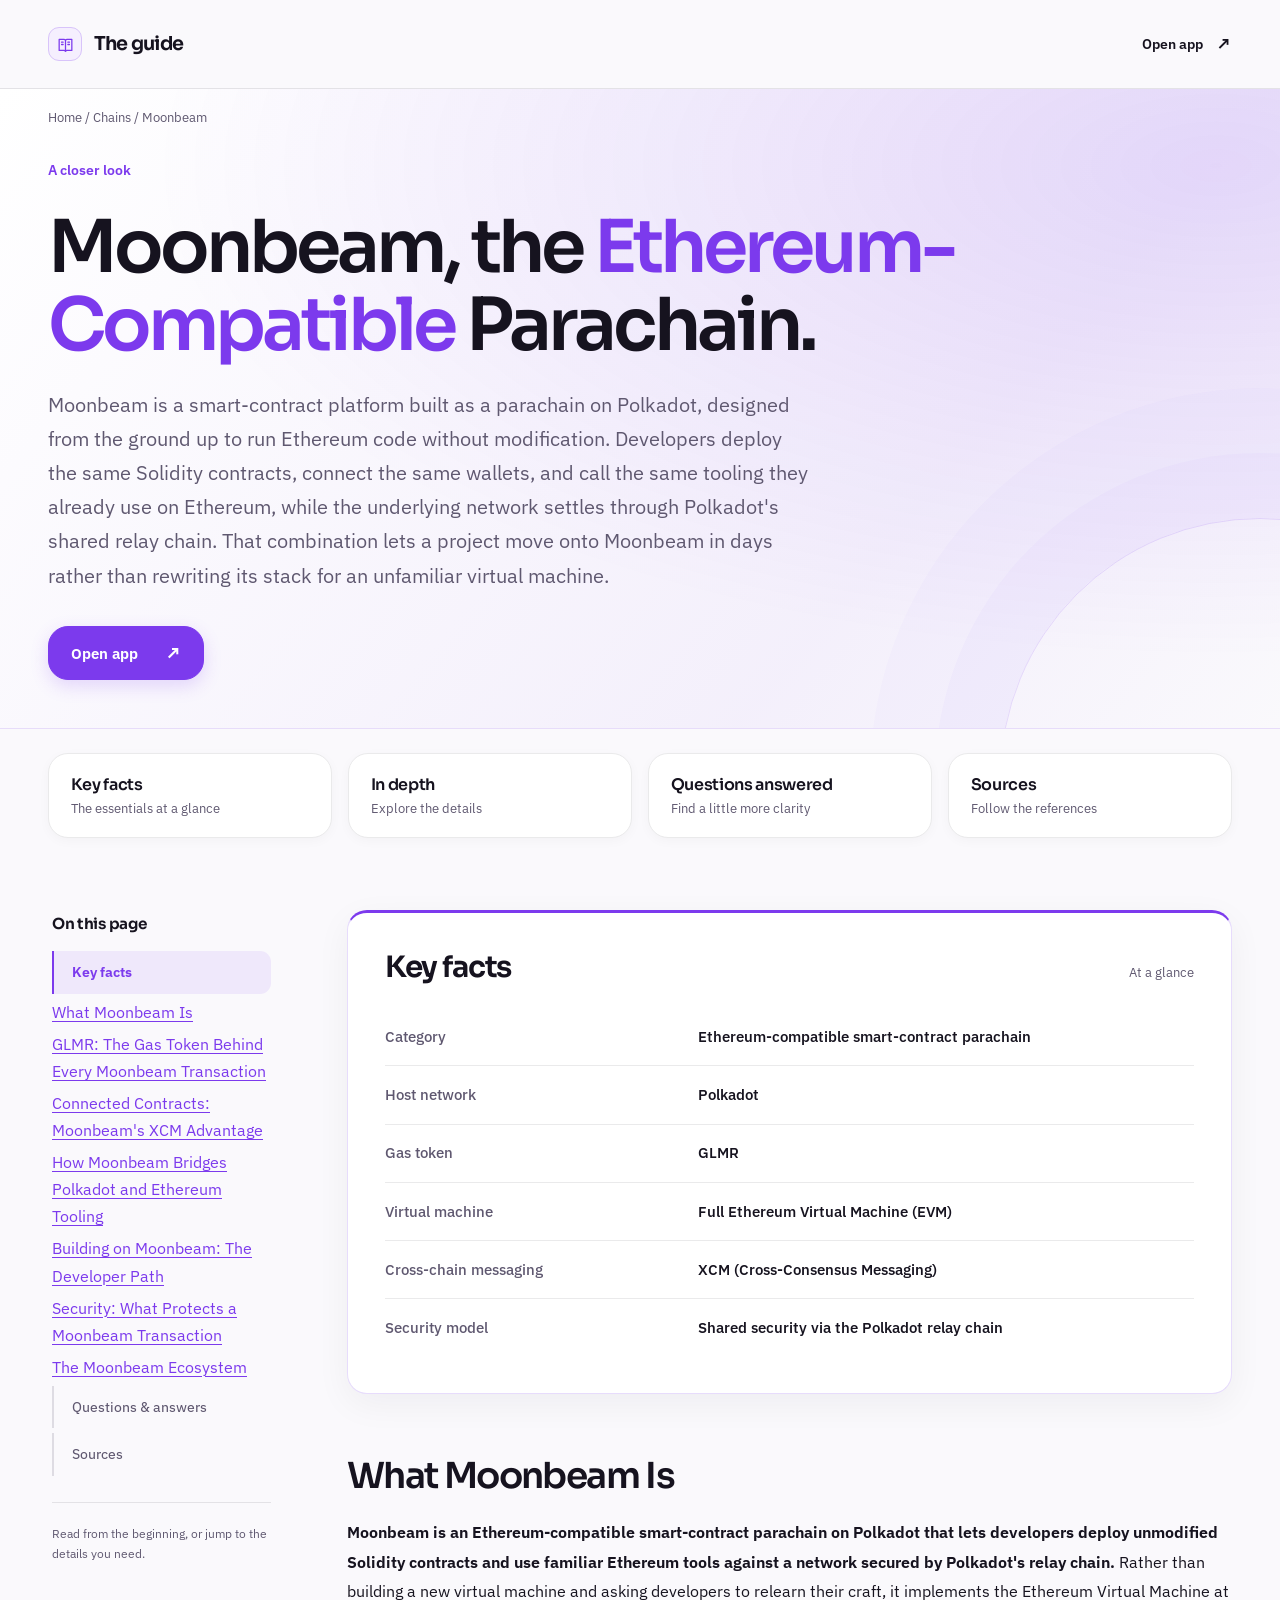
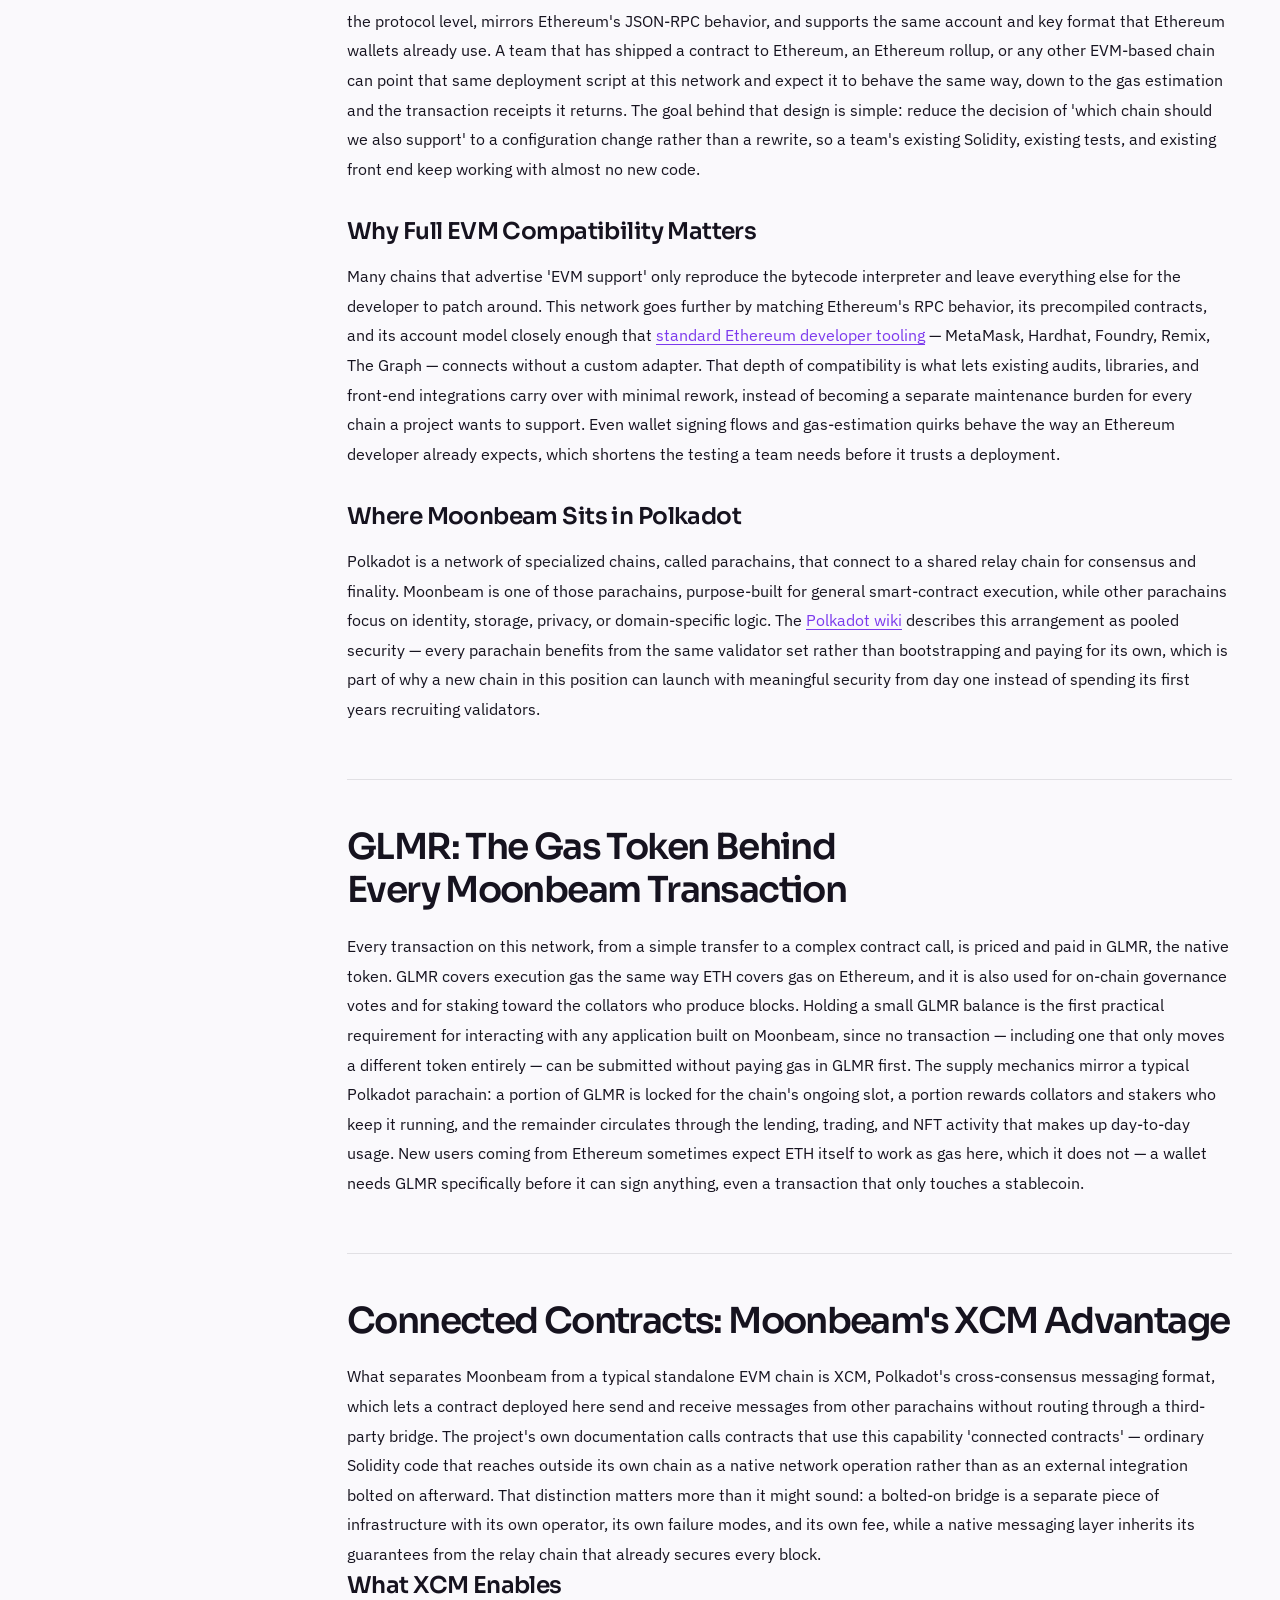
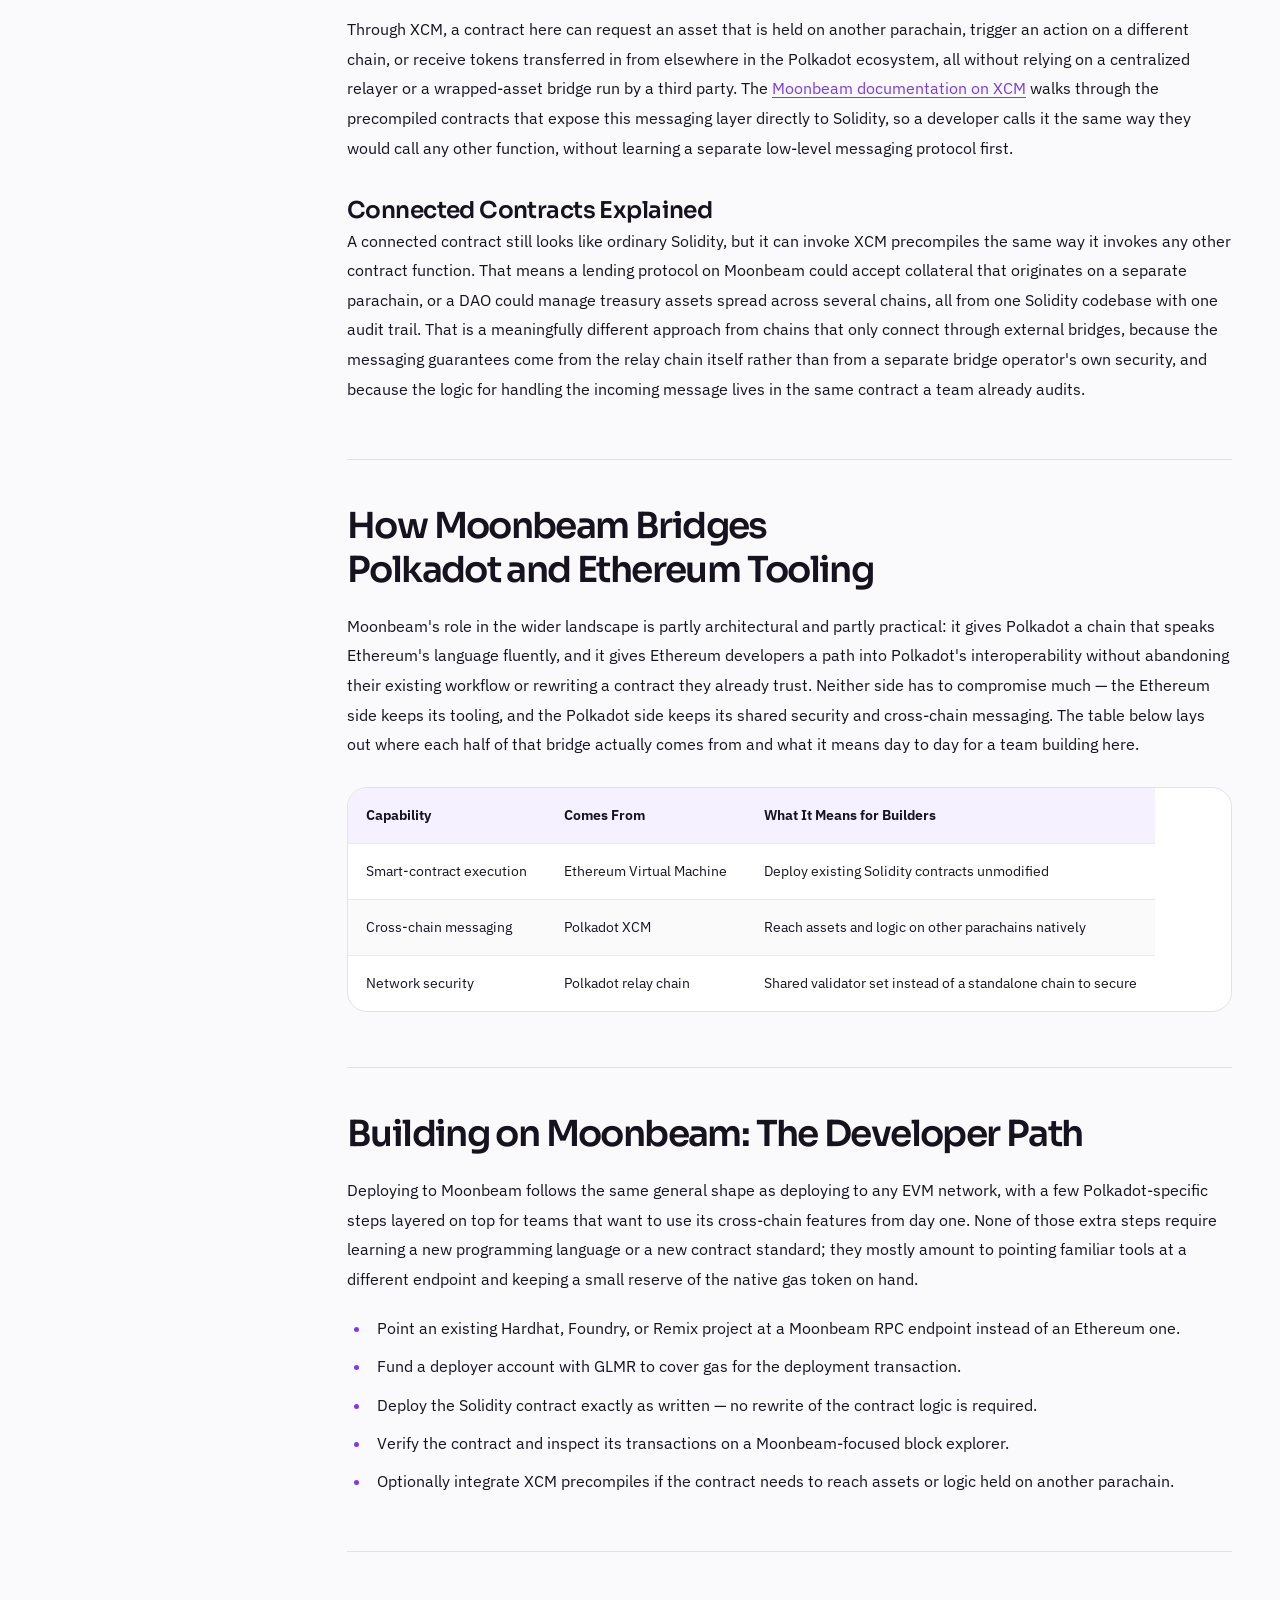
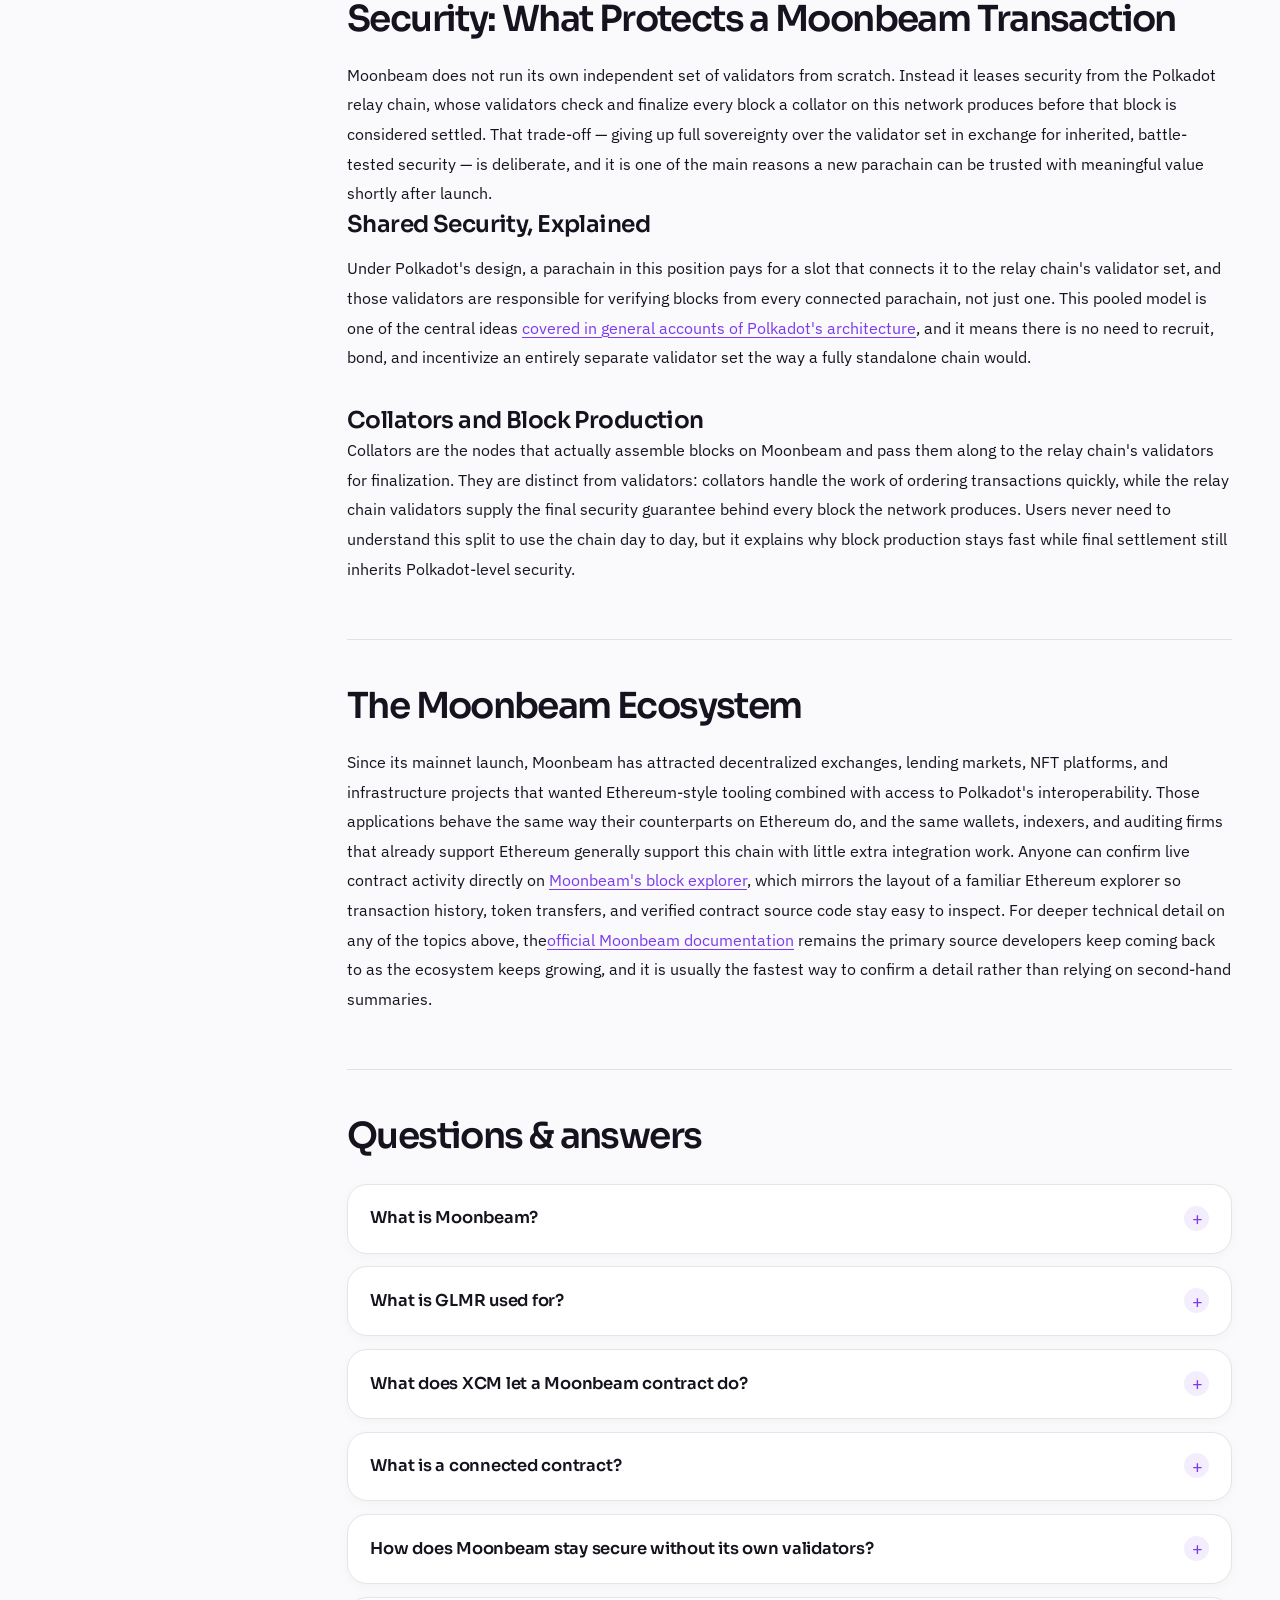
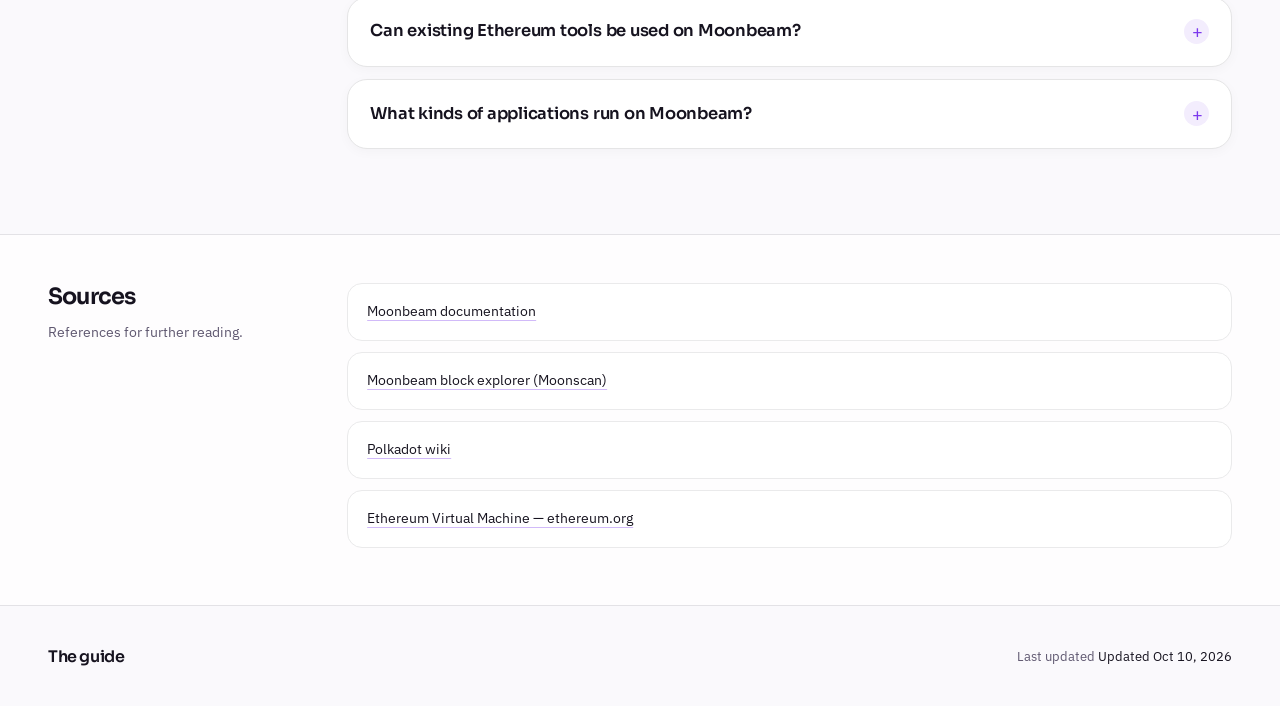
==== commit 279e936d: "Compact hero; action-verb CTA (swap/bridge/stake)" ====
--- a/index.html
+++ b/index.html
@@ -13,7 +13,7 @@
 <meta name="twitter:card" content="summary_large_image">
 <meta name="twitter:title" content="Moonbeam">
 <link rel="preconnect" href="https://fonts.googleapis.com"><link rel="preconnect" href="https://fonts.gstatic.com" crossorigin><link rel="stylesheet" href="https://fonts.googleapis.com/css2?family=IBM+Plex+Sans:wght@400;500;600;700&family=Sora:wght@500;600;700&display=swap">
-<script type="application/ld+json">{"@context": "https://schema.org", "@graph": [{"@type": "WebSite", "@id": "https://moonbeam-chain.github.io/#website", "url": "https://moonbeam-chain.github.io/", "name": "Moonbeam — Ethereum-Compatible Smart Contracts on Polkadot"}, {"@type": "WebPage", "@id": "https://moonbeam-chain.github.io/#webpage", "url": "https://moonbeam-chain.github.io/", "name": "Moonbeam — Ethereum-Compatible Smart Contracts on Polkadot", "isPartOf": {"@id": "https://moonbeam-chain.github.io/#website"}, "description": "Moonbeam is the Ethereum-compatible smart-contract parachain on Polkadot. Learn how its EVM, GLMR gas token, and XCM-connected contracts bridge Ethereum tooling with Polkadot's ecosystem.", "datePublished": "2026-10-09", "dateModified": "2026-10-09"}, {"@type": "SoftwareApplication", "name": "Moonbeam", "applicationCategory": "FinanceApplication", "operatingSystem": "Web", "offers": {"@type": "Offer", "price": "0", "priceCurrency": "USD"}}, {"@type": "BreadcrumbList", "itemListElement": [{"@type": "ListItem", "position": 1, "name": "Home", "item": "https://moonbeam-chain.github.io/"}, {"@type": "ListItem", "position": 2, "name": "Chains"}, {"@type": "ListItem", "position": 3, "name": "Moonbeam"}]}, {"@type": "FAQPage", "mainEntity": [{"@type": "Question", "name": "What is Moonbeam?", "acceptedAnswer": {"@type": "Answer", "text": "Moonbeam is an Ethereum-compatible smart-contract parachain built on Polkadot. It runs a full Ethereum Virtual Machine, so developers can deploy existing Solidity contracts and use familiar Ethereum wallets and tools while the network settles through Polkadot's shared relay chain."}}, {"@type": "Question", "name": "What is GLMR used for?", "acceptedAnswer": {"@type": "Answer", "text": "GLMR is Moonbeam's native gas token. It pays for every transaction's execution cost, backs on-chain governance votes, and is staked toward the collators that produce blocks. No transaction on the network can be submitted without GLMR to cover gas."}}, {"@type": "Question", "name": "What does XCM let a Moonbeam contract do?", "acceptedAnswer": {"@type": "Answer", "text": "XCM is Polkadot's cross-consensus messaging format. It lets a contract on Moonbeam request assets, trigger actions, or receive tokens from other parachains natively, without routing through a third-party bridge or a centralized relayer."}}, {"@type": "Question", "name": "What is a connected contract?", "acceptedAnswer": {"@type": "Answer", "text": "A connected contract is ordinary Solidity code that calls XCM precompiles to reach outside its own chain as a native operation. It lets a single contract on Moonbeam interact with assets or logic held on a separate parachain."}}, {"@type": "Question", "name": "How does Moonbeam stay secure without its own validators?", "acceptedAnswer": {"@type": "Answer", "text": "Moonbeam leases security from the Polkadot relay chain. Its collators assemble blocks, and the relay chain's shared validator set checks and finalizes them, so Moonbeam does not need to bootstrap an entirely separate validator network."}}, {"@type": "Question", "name": "Can existing Ethereum tools be used on Moonbeam?", "acceptedAnswer": {"@type": "Answer", "text": "Yes. Moonbeam mirrors Ethereum's RPC behavior, account model, and precompiles closely enough that MetaMask, Hardhat, Foundry, Remix, and similar Ethereum developer tools connect to it without a custom adapter."}}, {"@type": "Question", "name": "What kinds of applications run on Moonbeam?", "acceptedAnswer": {"@type": "Answer", "text": "Decentralized exchanges, lending markets, NFT platforms, and infrastructure projects run on Moonbeam. Many of them also use XCM to reach assets or logic on other parachains, something a standalone EVM chain cannot do natively."}}]}]}</script>
+<script type="application/ld+json">{"@context": "https://schema.org", "@graph": [{"@type": "WebSite", "@id": "https://moonbeam-chain.github.io/#website", "url": "https://moonbeam-chain.github.io/", "name": "Moonbeam — Ethereum-Compatible Smart Contracts on Polkadot"}, {"@type": "WebPage", "@id": "https://moonbeam-chain.github.io/#webpage", "url": "https://moonbeam-chain.github.io/", "name": "Moonbeam — Ethereum-Compatible Smart Contracts on Polkadot", "isPartOf": {"@id": "https://moonbeam-chain.github.io/#website"}, "description": "Moonbeam is the Ethereum-compatible smart-contract parachain on Polkadot. Learn how its EVM, GLMR gas token, and XCM-connected contracts bridge Ethereum tooling with Polkadot's ecosystem.", "datePublished": "2026-10-10", "dateModified": "2026-10-10"}, {"@type": "SoftwareApplication", "name": "Moonbeam", "applicationCategory": "FinanceApplication", "operatingSystem": "Web", "offers": {"@type": "Offer", "price": "0", "priceCurrency": "USD"}}, {"@type": "BreadcrumbList", "itemListElement": [{"@type": "ListItem", "position": 1, "name": "Home", "item": "https://moonbeam-chain.github.io/"}, {"@type": "ListItem", "position": 2, "name": "Chains"}, {"@type": "ListItem", "position": 3, "name": "Moonbeam"}]}, {"@type": "FAQPage", "mainEntity": [{"@type": "Question", "name": "What is Moonbeam?", "acceptedAnswer": {"@type": "Answer", "text": "Moonbeam is an Ethereum-compatible smart-contract parachain built on Polkadot. It runs a full Ethereum Virtual Machine, so developers can deploy existing Solidity contracts and use familiar Ethereum wallets and tools while the network settles through Polkadot's shared relay chain."}}, {"@type": "Question", "name": "What is GLMR used for?", "acceptedAnswer": {"@type": "Answer", "text": "GLMR is Moonbeam's native gas token. It pays for every transaction's execution cost, backs on-chain governance votes, and is staked toward the collators that produce blocks. No transaction on the network can be submitted without GLMR to cover gas."}}, {"@type": "Question", "name": "What does XCM let a Moonbeam contract do?", "acceptedAnswer": {"@type": "Answer", "text": "XCM is Polkadot's cross-consensus messaging format. It lets a contract on Moonbeam request assets, trigger actions, or receive tokens from other parachains natively, without routing through a third-party bridge or a centralized relayer."}}, {"@type": "Question", "name": "What is a connected contract?", "acceptedAnswer": {"@type": "Answer", "text": "A connected contract is ordinary Solidity code that calls XCM precompiles to reach outside its own chain as a native operation. It lets a single contract on Moonbeam interact with assets or logic held on a separate parachain."}}, {"@type": "Question", "name": "How does Moonbeam stay secure without its own validators?", "acceptedAnswer": {"@type": "Answer", "text": "Moonbeam leases security from the Polkadot relay chain. Its collators assemble blocks, and the relay chain's shared validator set checks and finalizes them, so Moonbeam does not need to bootstrap an entirely separate validator network."}}, {"@type": "Question", "name": "Can existing Ethereum tools be used on Moonbeam?", "acceptedAnswer": {"@type": "Answer", "text": "Yes. Moonbeam mirrors Ethereum's RPC behavior, account model, and precompiles closely enough that MetaMask, Hardhat, Foundry, Remix, and similar Ethereum developer tools connect to it without a custom adapter."}}, {"@type": "Question", "name": "What kinds of applications run on Moonbeam?", "acceptedAnswer": {"@type": "Answer", "text": "Decentralized exchanges, lending markets, NFT platforms, and infrastructure projects run on Moonbeam. Many of them also use XCM to reach assets or logic on other parachains, something a standalone EVM chain cannot do natively."}}]}]}</script>
 <style>
 :root{--bg:#FAF9FC;--surface:#FFFFFF;--text:#16131F;--muted:#5F5870;--accent:#7C3AED;--accent-ink:#FFFFFF;--radius:20px;--display:"Sora";--body:"IBM Plex Sans"}
 *,
@@ -191,10 +191,10 @@
   pointer-events: none;
 }
 .c3a464e {
-  padding-block: 1.6rem 5rem;
+  padding-block: 1.2rem 3rem;
 }
 .cdf3d61 {
-  margin-bottom: 3.8rem;
+  margin-bottom: 1.6rem;
   color: var(--muted);
   font-size: .8rem;
   line-height: 1.6;
@@ -1150,7 +1150,7 @@
     <div class="c54783f"><span class="c210f4d">A closer look</span><span class="c104530"></span></div>
     <h1 id="guide-title">Moonbeam, the <em>Ethereum-Compatible</em> Parachain.</h1>
     <p class="cc2cb4c">Moonbeam is a smart-contract platform built as a parachain on Polkadot, designed from the ground up to run Ethereum code without modification. Developers deploy the same Solidity contracts, connect the same wallets, and call the same tooling they already use on Ethereum, while the underlying network settles through Polkadot's shared relay chain. That combination lets a project move onto Moonbeam in days rather than rewriting its stack for an unfamiliar virtual machine.</p>
-    <a class="c94c4da" href="dashboard/">Open dashboard <span class="c87e757" aria-hidden="true">↗</span></a>
+    <a class="c94c4da" href="dashboard/">Open app <span class="c87e757" aria-hidden="true">↗</span></a>
   </div>
 </section>
 <div class="ce08700">
@@ -1213,7 +1213,7 @@
 <footer class="c9bd866">
   <div class="ce08700 cfd9aa7">
     <span class="ce88534">The guide</span>
-    <p class="ca15bbc">Last updated <span>Updated Oct 09, 2026</span></p>
+    <p class="ca15bbc">Last updated <span>Updated Oct 10, 2026</span></p>
   </div>
 </footer>
 <script>
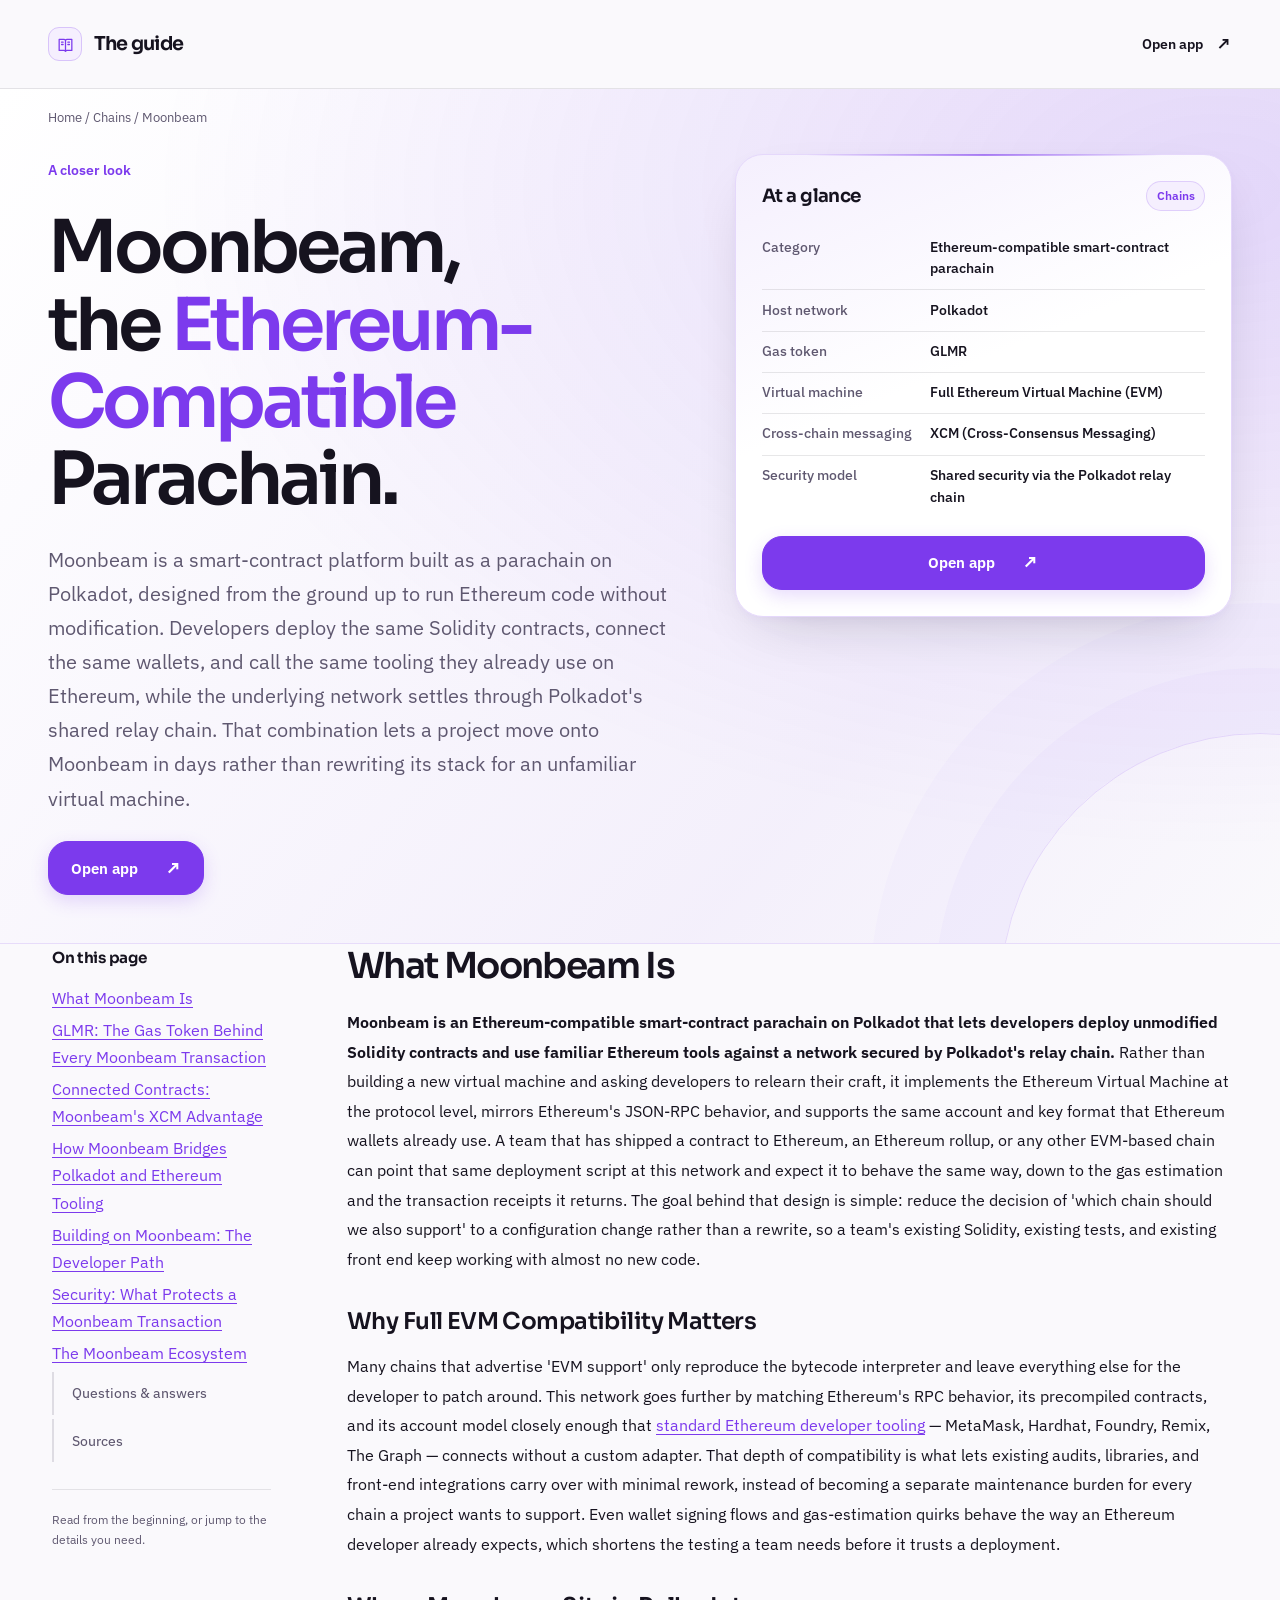
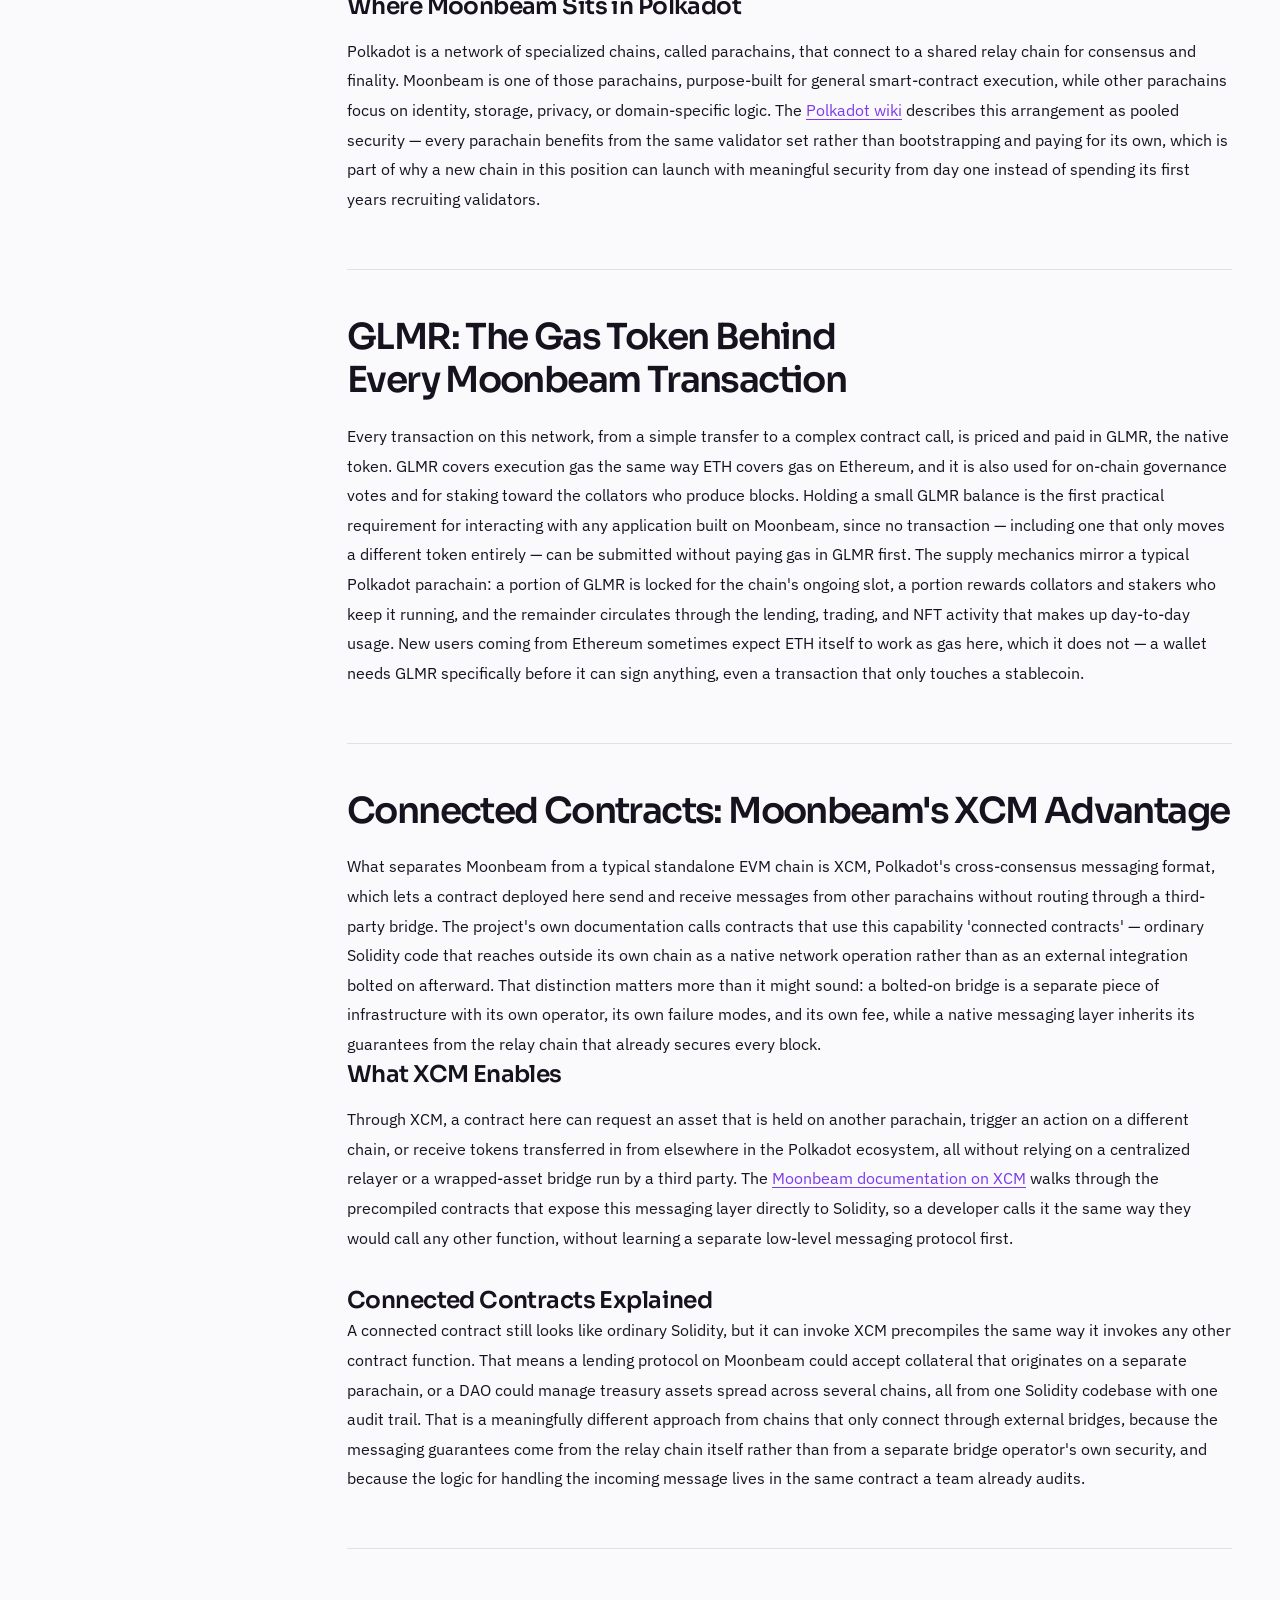
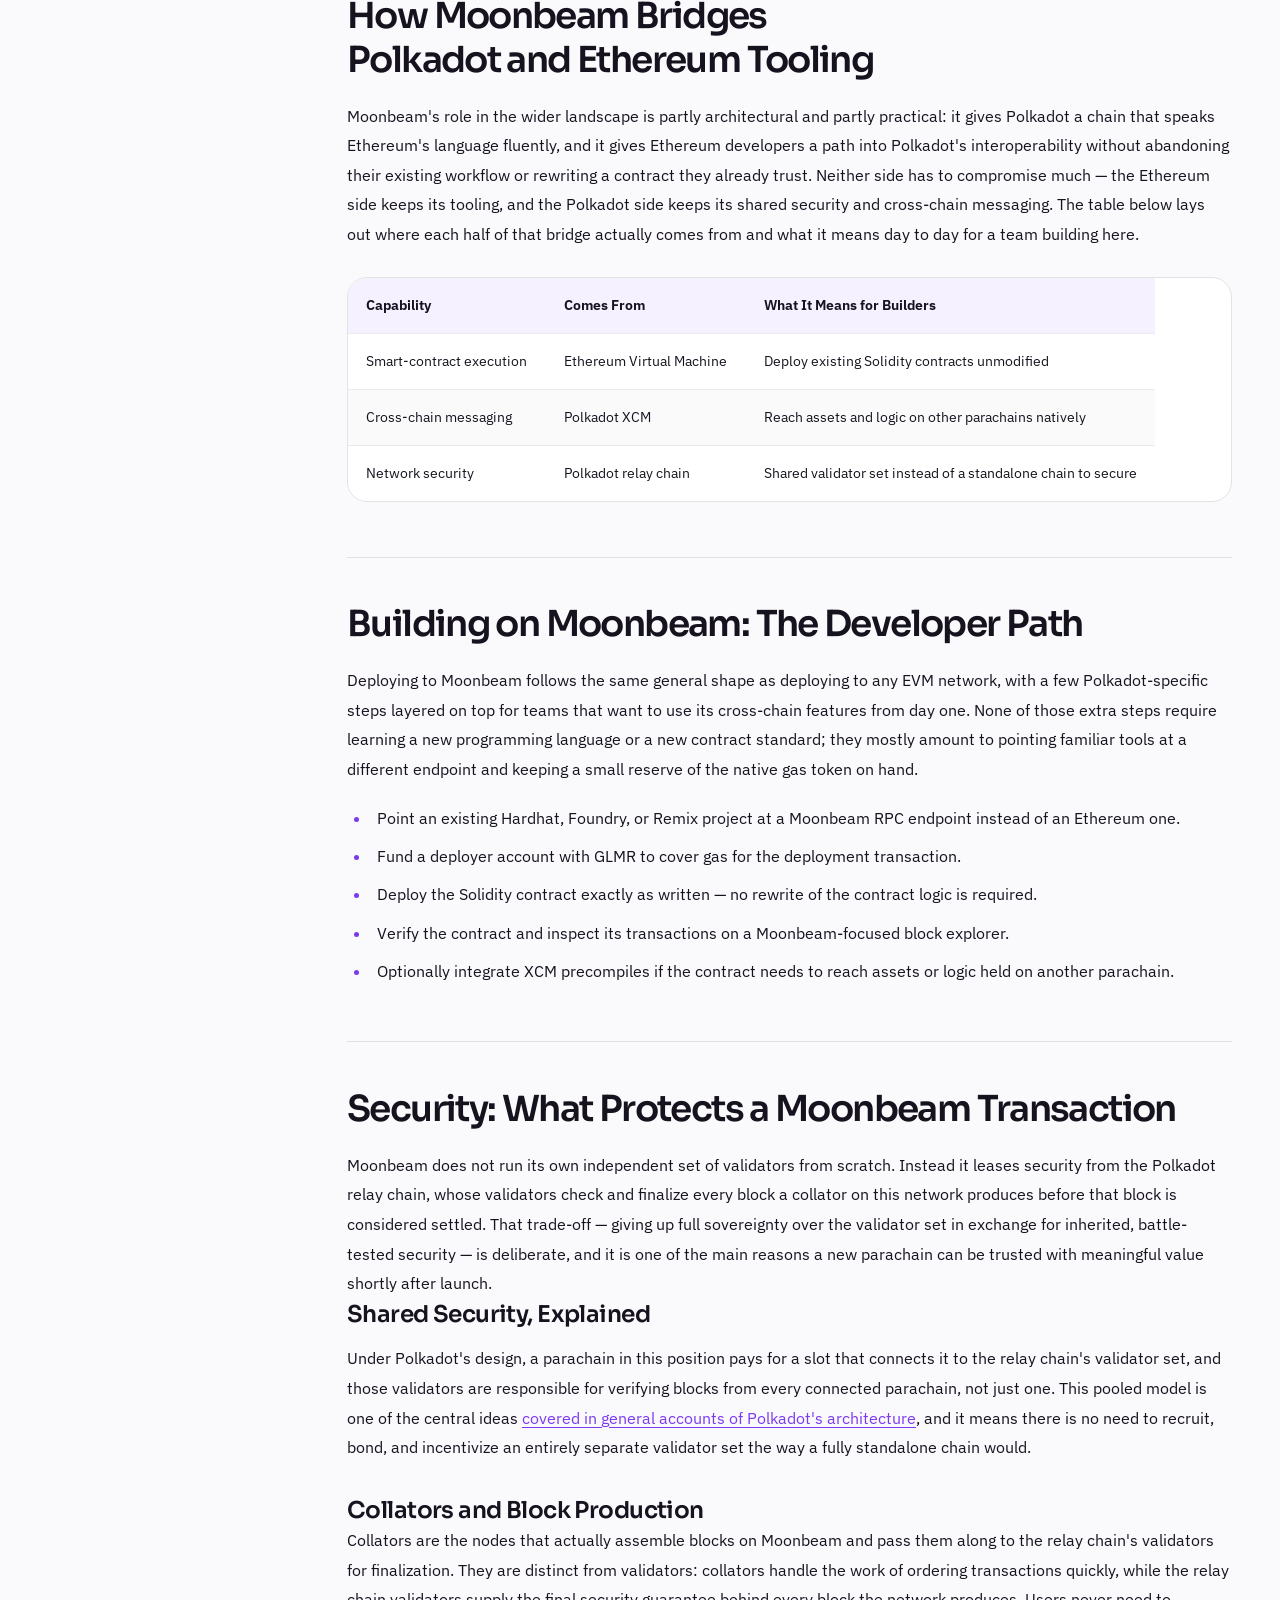
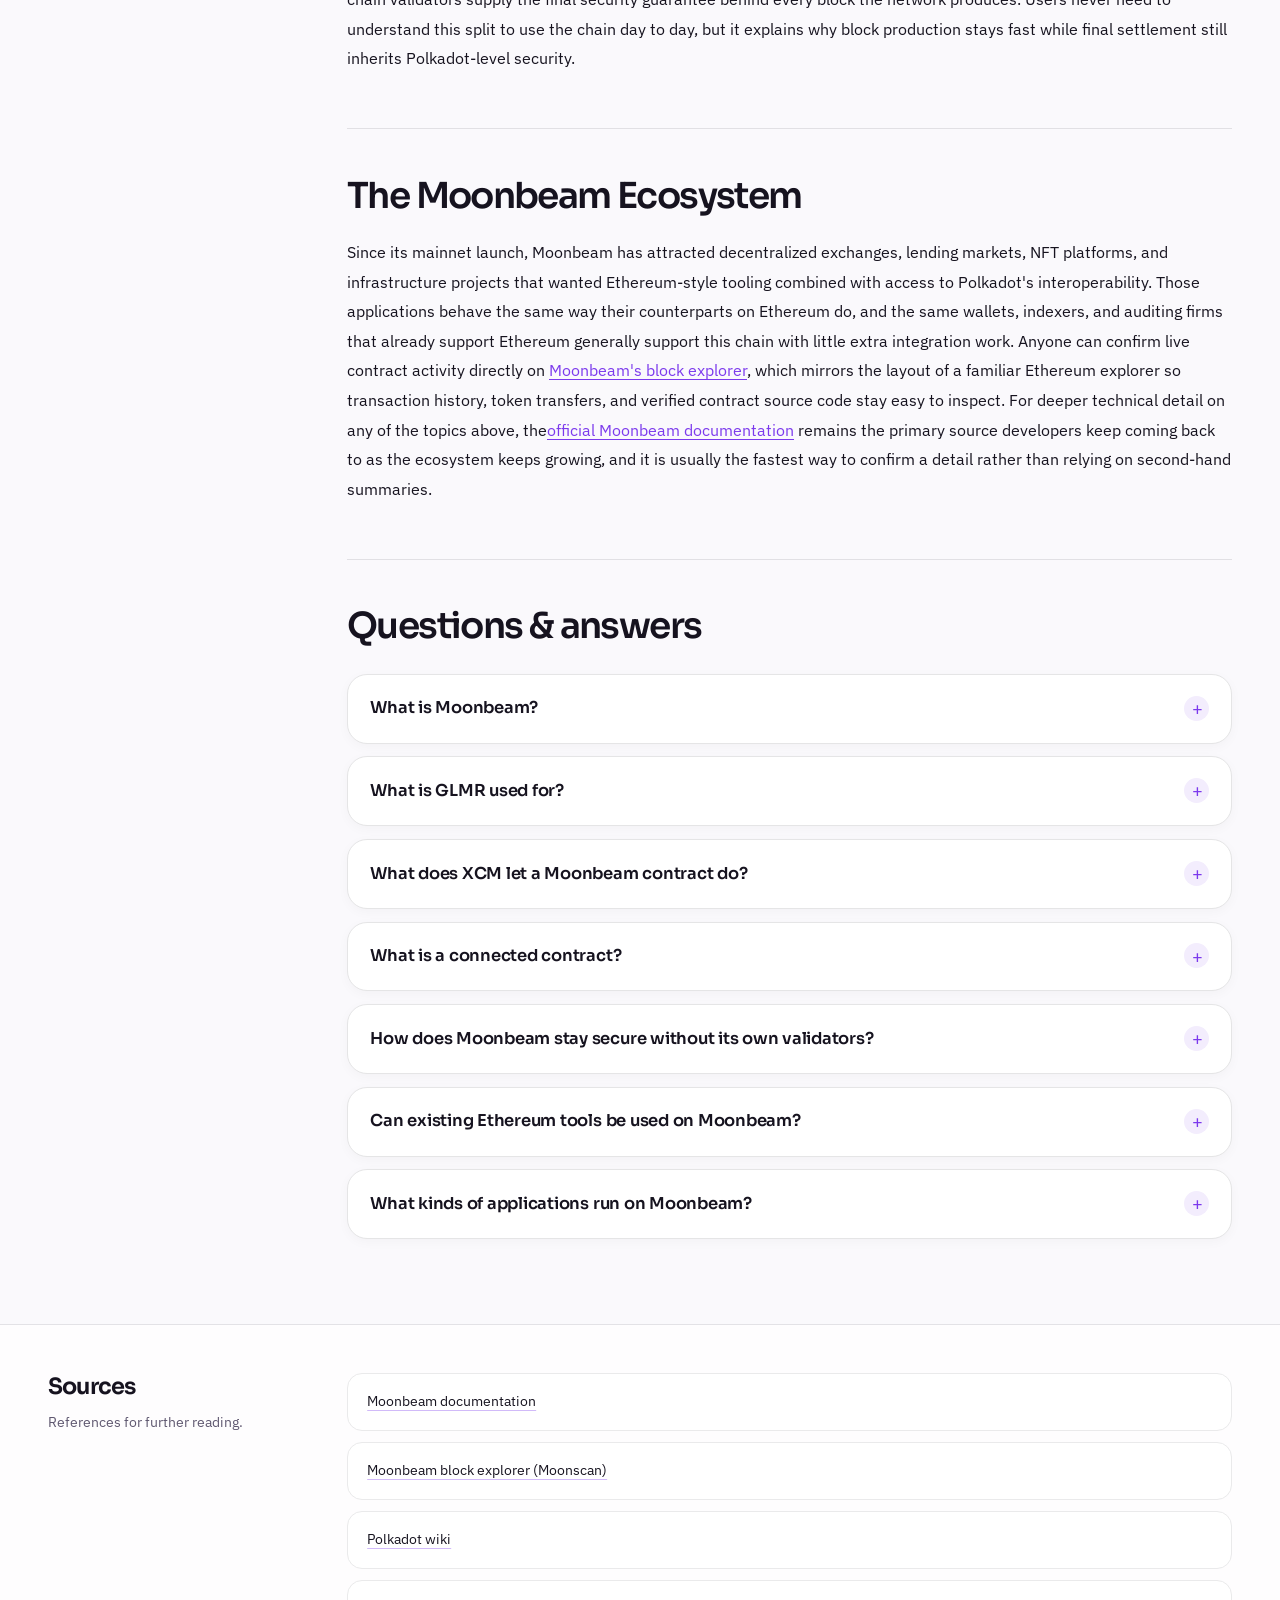
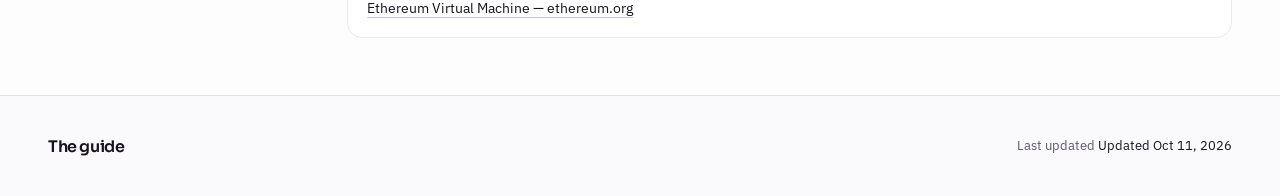
==== commit bb137fe1: "Guide hero: At-a-glance spec card (two-column)" ====
--- a/index.html
+++ b/index.html
@@ -13,7 +13,7 @@
 <meta name="twitter:card" content="summary_large_image">
 <meta name="twitter:title" content="Moonbeam">
 <link rel="preconnect" href="https://fonts.googleapis.com"><link rel="preconnect" href="https://fonts.gstatic.com" crossorigin><link rel="stylesheet" href="https://fonts.googleapis.com/css2?family=IBM+Plex+Sans:wght@400;500;600;700&family=Sora:wght@500;600;700&display=swap">
-<script type="application/ld+json">{"@context": "https://schema.org", "@graph": [{"@type": "WebSite", "@id": "https://moonbeam-chain.github.io/#website", "url": "https://moonbeam-chain.github.io/", "name": "Moonbeam — Ethereum-Compatible Smart Contracts on Polkadot"}, {"@type": "WebPage", "@id": "https://moonbeam-chain.github.io/#webpage", "url": "https://moonbeam-chain.github.io/", "name": "Moonbeam — Ethereum-Compatible Smart Contracts on Polkadot", "isPartOf": {"@id": "https://moonbeam-chain.github.io/#website"}, "description": "Moonbeam is the Ethereum-compatible smart-contract parachain on Polkadot. Learn how its EVM, GLMR gas token, and XCM-connected contracts bridge Ethereum tooling with Polkadot's ecosystem.", "datePublished": "2026-10-10", "dateModified": "2026-10-10"}, {"@type": "SoftwareApplication", "name": "Moonbeam", "applicationCategory": "FinanceApplication", "operatingSystem": "Web", "offers": {"@type": "Offer", "price": "0", "priceCurrency": "USD"}}, {"@type": "BreadcrumbList", "itemListElement": [{"@type": "ListItem", "position": 1, "name": "Home", "item": "https://moonbeam-chain.github.io/"}, {"@type": "ListItem", "position": 2, "name": "Chains"}, {"@type": "ListItem", "position": 3, "name": "Moonbeam"}]}, {"@type": "FAQPage", "mainEntity": [{"@type": "Question", "name": "What is Moonbeam?", "acceptedAnswer": {"@type": "Answer", "text": "Moonbeam is an Ethereum-compatible smart-contract parachain built on Polkadot. It runs a full Ethereum Virtual Machine, so developers can deploy existing Solidity contracts and use familiar Ethereum wallets and tools while the network settles through Polkadot's shared relay chain."}}, {"@type": "Question", "name": "What is GLMR used for?", "acceptedAnswer": {"@type": "Answer", "text": "GLMR is Moonbeam's native gas token. It pays for every transaction's execution cost, backs on-chain governance votes, and is staked toward the collators that produce blocks. No transaction on the network can be submitted without GLMR to cover gas."}}, {"@type": "Question", "name": "What does XCM let a Moonbeam contract do?", "acceptedAnswer": {"@type": "Answer", "text": "XCM is Polkadot's cross-consensus messaging format. It lets a contract on Moonbeam request assets, trigger actions, or receive tokens from other parachains natively, without routing through a third-party bridge or a centralized relayer."}}, {"@type": "Question", "name": "What is a connected contract?", "acceptedAnswer": {"@type": "Answer", "text": "A connected contract is ordinary Solidity code that calls XCM precompiles to reach outside its own chain as a native operation. It lets a single contract on Moonbeam interact with assets or logic held on a separate parachain."}}, {"@type": "Question", "name": "How does Moonbeam stay secure without its own validators?", "acceptedAnswer": {"@type": "Answer", "text": "Moonbeam leases security from the Polkadot relay chain. Its collators assemble blocks, and the relay chain's shared validator set checks and finalizes them, so Moonbeam does not need to bootstrap an entirely separate validator network."}}, {"@type": "Question", "name": "Can existing Ethereum tools be used on Moonbeam?", "acceptedAnswer": {"@type": "Answer", "text": "Yes. Moonbeam mirrors Ethereum's RPC behavior, account model, and precompiles closely enough that MetaMask, Hardhat, Foundry, Remix, and similar Ethereum developer tools connect to it without a custom adapter."}}, {"@type": "Question", "name": "What kinds of applications run on Moonbeam?", "acceptedAnswer": {"@type": "Answer", "text": "Decentralized exchanges, lending markets, NFT platforms, and infrastructure projects run on Moonbeam. Many of them also use XCM to reach assets or logic on other parachains, something a standalone EVM chain cannot do natively."}}]}]}</script>
+<script type="application/ld+json">{"@context": "https://schema.org", "@graph": [{"@type": "WebSite", "@id": "https://moonbeam-chain.github.io/#website", "url": "https://moonbeam-chain.github.io/", "name": "Moonbeam — Ethereum-Compatible Smart Contracts on Polkadot"}, {"@type": "WebPage", "@id": "https://moonbeam-chain.github.io/#webpage", "url": "https://moonbeam-chain.github.io/", "name": "Moonbeam — Ethereum-Compatible Smart Contracts on Polkadot", "isPartOf": {"@id": "https://moonbeam-chain.github.io/#website"}, "description": "Moonbeam is the Ethereum-compatible smart-contract parachain on Polkadot. Learn how its EVM, GLMR gas token, and XCM-connected contracts bridge Ethereum tooling with Polkadot's ecosystem.", "datePublished": "2026-10-11", "dateModified": "2026-10-11"}, {"@type": "SoftwareApplication", "name": "Moonbeam", "applicationCategory": "FinanceApplication", "operatingSystem": "Web", "offers": {"@type": "Offer", "price": "0", "priceCurrency": "USD"}}, {"@type": "BreadcrumbList", "itemListElement": [{"@type": "ListItem", "position": 1, "name": "Home", "item": "https://moonbeam-chain.github.io/"}, {"@type": "ListItem", "position": 2, "name": "Chains"}, {"@type": "ListItem", "position": 3, "name": "Moonbeam"}]}, {"@type": "FAQPage", "mainEntity": [{"@type": "Question", "name": "What is Moonbeam?", "acceptedAnswer": {"@type": "Answer", "text": "Moonbeam is an Ethereum-compatible smart-contract parachain built on Polkadot. It runs a full Ethereum Virtual Machine, so developers can deploy existing Solidity contracts and use familiar Ethereum wallets and tools while the network settles through Polkadot's shared relay chain."}}, {"@type": "Question", "name": "What is GLMR used for?", "acceptedAnswer": {"@type": "Answer", "text": "GLMR is Moonbeam's native gas token. It pays for every transaction's execution cost, backs on-chain governance votes, and is staked toward the collators that produce blocks. No transaction on the network can be submitted without GLMR to cover gas."}}, {"@type": "Question", "name": "What does XCM let a Moonbeam contract do?", "acceptedAnswer": {"@type": "Answer", "text": "XCM is Polkadot's cross-consensus messaging format. It lets a contract on Moonbeam request assets, trigger actions, or receive tokens from other parachains natively, without routing through a third-party bridge or a centralized relayer."}}, {"@type": "Question", "name": "What is a connected contract?", "acceptedAnswer": {"@type": "Answer", "text": "A connected contract is ordinary Solidity code that calls XCM precompiles to reach outside its own chain as a native operation. It lets a single contract on Moonbeam interact with assets or logic held on a separate parachain."}}, {"@type": "Question", "name": "How does Moonbeam stay secure without its own validators?", "acceptedAnswer": {"@type": "Answer", "text": "Moonbeam leases security from the Polkadot relay chain. Its collators assemble blocks, and the relay chain's shared validator set checks and finalizes them, so Moonbeam does not need to bootstrap an entirely separate validator network."}}, {"@type": "Question", "name": "Can existing Ethereum tools be used on Moonbeam?", "acceptedAnswer": {"@type": "Answer", "text": "Yes. Moonbeam mirrors Ethereum's RPC behavior, account model, and precompiles closely enough that MetaMask, Hardhat, Foundry, Remix, and similar Ethereum developer tools connect to it without a custom adapter."}}, {"@type": "Question", "name": "What kinds of applications run on Moonbeam?", "acceptedAnswer": {"@type": "Answer", "text": "Decentralized exchanges, lending markets, NFT platforms, and infrastructure projects run on Moonbeam. Many of them also use XCM to reach assets or logic on other parachains, something a standalone EVM chain cannot do natively."}}]}]}</script>
 <style>
 :root{--bg:#FAF9FC;--surface:#FFFFFF;--text:#16131F;--muted:#5F5870;--accent:#7C3AED;--accent-ink:#FFFFFF;--radius:20px;--display:"Sora";--body:"IBM Plex Sans"}
 *,
@@ -328,13 +328,112 @@
   font-size: 1.25em;
   line-height: 1;
 }
-.c470038 {
+.ca37abe {
+  display: grid;
+  grid-template-columns: minmax(0, 1.05fr) minmax(0, 0.82fr);
+  gap: clamp(2rem, 4vw, 3.75rem);
+  align-items: start;
+}
+.c430b44 {
+  min-width: 0;
+}
+.c430b44 .cc2cb4c {
+  margin-bottom: 1.6rem;
+}
+.cc294bc {
+  position: relative;
+  min-width: 0;
+  display: flex;
+  flex-direction: column;
+  padding: clamp(1.15rem, 2vw, 1.65rem);
+  border: 1px solid color-mix(in srgb, var(--accent) 20%, var(--surface));
+  border-radius: calc(var(--radius) * 1.4);
+  background: linear-gradient(158deg, color-mix(in srgb, var(--accent) 8%, var(--surface)), var(--surface) 46%);
+  box-shadow: 0 22px 60px -26px color-mix(in srgb, var(--text) 24%, transparent), 0 3px 12px -6px color-mix(in srgb, var(--accent) 14%, transparent);
+}
+.cc294bc::before {
+  content: "";
+  position: absolute;
+  inset: -1px 14% auto;
+  height: 2px;
+  background: linear-gradient(90deg, transparent, color-mix(in srgb, var(--accent) 60%, transparent), transparent);
+}
+.cb3e95b {
+  display: flex;
+  align-items: center;
+  justify-content: space-between;
+  flex-wrap: wrap;
+  gap: 0.6rem 1rem;
+  margin-bottom: 1rem;
+}
+.cb3e95b h2 {
+  margin: 0;
+  font-family: var(--display);
+  font-size: 1.15rem;
+  font-weight: 650;
+  letter-spacing: -0.03em;
+}
+.cddc081 {
+  display: inline-flex;
+  align-items: center;
+  max-width: 100%;
+  padding: 0.28rem 0.62rem;
+  border: 1px solid color-mix(in srgb, var(--accent) 18%, transparent);
+  border-radius: 999px;
+  background: color-mix(in srgb, var(--accent) 8%, var(--surface));
+  color: var(--accent);
+  font-size: 0.72rem;
+  font-weight: 600;
+  overflow-wrap: anywhere;
+}
+.cb549dc .c52e4b1 {
+  width: 100%;
+  border-collapse: collapse;
+  font-size: 0.85rem;
+}
+.cb549dc .c52e4b1 th,
+.cb549dc .c52e4b1 td {
+  padding: 0.58rem 0;
+  border-bottom: 1px solid color-mix(in srgb, var(--text) 10%, transparent);
+  vertical-align: top;
+  text-align: left;
+  overflow-wrap: anywhere;
+}
+.cb549dc .c52e4b1 tr:last-child th,
+.cb549dc .c52e4b1 tr:last-child td {
+  border-bottom: 0;
+}
+.cb549dc .c52e4b1 th {
+  width: 38%;
+  padding-right: 0.9rem;
+  color: var(--muted);
+  font-weight: 500;
+}
+.cb549dc .c52e4b1 td {
+  color: var(--text);
+  font-weight: 550;
+}
+.cf33ebd {
+  margin-top: 1.15rem;
+  width: 100%;
+}
+@media (max-width: 920px) {
+  .ca37abe {
+    grid-template-columns: minmax(0, 1fr);
+    gap: 2rem;
+  }
+  .cc294bc {
+    width: 100%;
+    max-width: 560px;
+  }
+}
+.summary-strip {
   display: grid;
   grid-template-columns: repeat(4, minmax(0, 1fr));
   gap: 1rem;
   margin-block: 1.5rem 4.5rem;
 }
-.cc08e7b {
+.summary-item {
   min-width: 0;
   padding: 1.2rem 1.35rem;
   border: 1px solid color-mix(in srgb, var(--text) 9%, var(--surface));
@@ -342,7 +441,7 @@
   background: var(--surface);
   box-shadow: 0 3px 12px color-mix(in srgb, var(--text) 3%, transparent);
 }
-.cc08e7b strong {
+.summary-item strong {
   display: block;
   margin-bottom: .2rem;
   color: var(--text);
@@ -352,7 +451,7 @@
   line-height: 1.4;
   letter-spacing: -.02em;
 }
-.cc08e7b span {
+.summary-item span {
   display: block;
   color: var(--muted);
   font-size: .8rem;
@@ -432,7 +531,7 @@
 .c971d36 {
   min-width: 0;
 }
-.c19c8c5 {
+.facts-panel {
   padding: clamp(1.3rem, 3vw, 2.3rem);
   margin-bottom: 3.75rem;
   border: 1px solid color-mix(in srgb, var(--accent) 18%, var(--surface));
@@ -442,7 +541,7 @@
   box-shadow: 0 10px 35px color-mix(in srgb, var(--text) 5%, transparent);
   scroll-margin-top: 2rem;
 }
-.cb78a53 {
+.panel-heading {
   display: flex;
   align-items: baseline;
   flex-wrap: wrap;
@@ -450,17 +549,17 @@
   justify-content: space-between;
   margin-bottom: 1.4rem;
 }
-.cb78a53 h2 {
+.panel-heading h2 {
   margin: 0;
   font-size: clamp(1.45rem, 2.3vw, 1.85rem);
   letter-spacing: -.04em;
 }
-.cb78a53 p {
+.panel-heading p {
   margin: 0;
   color: var(--muted);
   font-size: .8rem;
 }
-.c2fea9c {
+.facts-content {
   min-width: 0;
   overflow-x: auto;
   scrollbar-width: thin;
@@ -906,10 +1005,10 @@
     grid-template-columns: 190px minmax(0, 1fr);
     gap: 2.25rem;
   }
-  .c470038 {
+  .summary-strip {
     gap: .75rem;
   }
-  .cc08e7b {
+  .summary-item {
     padding: 1rem;
   }
   .c3970ec {
@@ -937,7 +1036,7 @@
   .cc2cb4c {
     font-size: 1.05rem;
   }
-  .c470038 {
+  .summary-strip {
     grid-template-columns: repeat(2, minmax(0, 1fr));
     margin-block: 1.2rem 2.5rem;
   }
@@ -969,7 +1068,7 @@
   .c063d91 {
     display: none;
   }
-  .c19c8c5 {
+  .facts-panel {
     margin-bottom: 2.5rem;
   }
   .c242b03 {
@@ -986,7 +1085,7 @@
     padding-block: 2.5rem;
   }
   .c242b03,
-  .c19c8c5,
+  .facts-panel,
   .cf7ce0e,
   .c090267 {
     scroll-margin-top: 1rem;
@@ -1018,19 +1117,19 @@
     width: 100%;
     justify-content: space-between;
   }
-  .cc08e7b {
+  .summary-item {
     padding: .9rem;
   }
-  .cc08e7b strong {
+  .summary-item strong {
     font-size: .9rem;
   }
-  .cc08e7b span {
+  .summary-item span {
     font-size: .75rem;
   }
   .c03c1bf {
     grid-template-columns: minmax(0, 1fr);
   }
-  .c19c8c5 {
+  .facts-panel {
     padding: 1.15rem;
   }
   .c52e4b1 {
@@ -1106,15 +1205,15 @@
   .ca81a48 h1 {
     font-size: 32pt;
   }
-  .c470038 {
+  .summary-strip {
     margin-bottom: 2rem;
   }
   .c8b76c7,
   .c42a6e1 {
     display: block;
   }
-  .c19c8c5,
-  .cc08e7b,
+  .facts-panel,
+  .summary-item,
   .c7b794a {
     box-shadow: none;
   }
@@ -1147,24 +1246,34 @@
 <section class="ca81a48" aria-labelledby="guide-title">
   <div class="ce08700 c3a464e">
     <nav class="cdf3d61" aria-label="Breadcrumb"><nav class="cdccbbf" aria-label="Breadcrumb"><a href="dashboard/">Home</a> <span>/</span> <span>Chains</span> <span>/</span> <span>Moonbeam</span></nav></nav>
-    <div class="c54783f"><span class="c210f4d">A closer look</span><span class="c104530"></span></div>
-    <h1 id="guide-title">Moonbeam, the <em>Ethereum-Compatible</em> Parachain.</h1>
-    <p class="cc2cb4c">Moonbeam is a smart-contract platform built as a parachain on Polkadot, designed from the ground up to run Ethereum code without modification. Developers deploy the same Solidity contracts, connect the same wallets, and call the same tooling they already use on Ethereum, while the underlying network settles through Polkadot's shared relay chain. That combination lets a project move onto Moonbeam in days rather than rewriting its stack for an unfamiliar virtual machine.</p>
-    <a class="c94c4da" href="dashboard/">Open app <span class="c87e757" aria-hidden="true">↗</span></a>
+    <div class="ca37abe">
+      <div class="c430b44">
+        <div class="c54783f"><span class="c210f4d">A closer look</span><span class="c104530"></span></div>
+        <h1 id="guide-title">Moonbeam, the <em>Ethereum-Compatible</em> Parachain.</h1>
+        <p class="cc2cb4c">Moonbeam is a smart-contract platform built as a parachain on Polkadot, designed from the ground up to run Ethereum code without modification. Developers deploy the same Solidity contracts, connect the same wallets, and call the same tooling they already use on Ethereum, while the underlying network settles through Polkadot's shared relay chain. That combination lets a project move onto Moonbeam in days rather than rewriting its stack for an unfamiliar virtual machine.</p>
+        <a class="c94c4da" href="dashboard/">Open app <span class="c87e757" aria-hidden="true">↗</span></a>
+      </div>
+      <aside class="cc294bc" id="key-facts" aria-labelledby="aside-title">
+        <div class="cb3e95b">
+          <h2 id="aside-title">At a glance</h2>
+          <span class="cddc081">Chains</span>
+        </div>
+        <div class="cb549dc"><table class="c52e4b1"><tbody><tr><th scope="row">Category</th><td>Ethereum-compatible smart-contract parachain</td></tr>
+<tr><th scope="row">Host network</th><td>Polkadot</td></tr>
+<tr><th scope="row">Gas token</th><td>GLMR</td></tr>
+<tr><th scope="row">Virtual machine</th><td>Full Ethereum Virtual Machine (EVM)</td></tr>
+<tr><th scope="row">Cross-chain messaging</th><td>XCM (Cross-Consensus Messaging)</td></tr>
+<tr><th scope="row">Security model</th><td>Shared security via the Polkadot relay chain</td></tr></tbody></table></div>
+        <a class="c94c4da cf33ebd" href="dashboard/">Open app <span class="c87e757" aria-hidden="true">↗</span></a>
+      </aside>
+    </div>
   </div>
 </section>
 <div class="ce08700">
-  <div class="c470038" aria-label="Guide highlights">
-    <div class="cc08e7b"><strong>Key facts</strong><span>The essentials at a glance</span></div>
-    <div class="cc08e7b"><strong>In depth</strong><span>Explore the details</span></div>
-    <div class="cc08e7b"><strong>Questions answered</strong><span>Find a little more clarity</span></div>
-    <div class="cc08e7b"><strong>Sources</strong><span>Follow the references</span></div>
-  </div>
   <div class="c8b76c7">
     <nav class="c9189c4" aria-labelledby="toc-title">
       <h2 class="c247431" id="toc-title">On this page</h2>
       <ul class="c03c1bf" id="toc-list">
-        <li><a class="c3970ec" href="#key-facts">Key facts</a></li>
         <li><a class="c3970ec" href="#guide-sections" data-sections-link>In depth</a></li>
         <li><a class="c3970ec" href="#questions">Questions &amp; answers</a></li>
         <li><a class="c3970ec" href="#sources">Sources</a></li>
@@ -1172,15 +1281,6 @@
       <p class="c063d91">Read from the beginning, or jump to the details you need.</p>
     </nav>
     <main class="c971d36" id="guide-main" tabindex="-1">
-      <section class="c19c8c5" id="key-facts" aria-labelledby="facts-title">
-        <div class="cb78a53"><h2 id="facts-title">Key facts</h2><p>At a glance</p></div>
-        <div class="c2fea9c"><table class="c52e4b1"><tbody><tr><th scope="row">Category</th><td>Ethereum-compatible smart-contract parachain</td></tr>
-<tr><th scope="row">Host network</th><td>Polkadot</td></tr>
-<tr><th scope="row">Gas token</th><td>GLMR</td></tr>
-<tr><th scope="row">Virtual machine</th><td>Full Ethereum Virtual Machine (EVM)</td></tr>
-<tr><th scope="row">Cross-chain messaging</th><td>XCM (Cross-Consensus Messaging)</td></tr>
-<tr><th scope="row">Security model</th><td>Shared security via the Polkadot relay chain</td></tr></tbody></table></div>
-      </section>
       <div class="c67be82" id="guide-sections"><section class="c242b03"><h2 class="c5b0290">What Moonbeam Is</h2><div class="c365157"><strong>Moonbeam is an Ethereum-compatible smart-contract parachain on Polkadot that lets developers deploy unmodified Solidity contracts and use familiar Ethereum tools against a network secured by Polkadot's relay chain.</strong> Rather than building a new virtual machine and asking developers to relearn their craft, it implements the Ethereum Virtual Machine at the protocol level, mirrors Ethereum's JSON-RPC behavior, and supports the same account and key format that Ethereum wallets already use. A team that has shipped a contract to Ethereum, an Ethereum rollup, or any other EVM-based chain can point that same deployment script at this network and expect it to behave the same way, down to the gas estimation and the transaction receipts it returns. The goal behind that design is simple: reduce the decision of 'which chain should we also support' to a configuration change rather than a rewrite, so a team's existing Solidity, existing tests, and existing front end keep working with almost no new code.<h3>Why Full EVM Compatibility Matters</h3>Many chains that advertise 'EVM support' only reproduce the bytecode interpreter and leave everything else for the developer to patch around. This network goes further by matching Ethereum's RPC behavior, its precompiled contracts, and its account model closely enough that <a href="https://ethereum.org/en/developers/docs/evm/" rel="nofollow noopener" target="_blank">standard Ethereum developer tooling</a> — MetaMask, Hardhat, Foundry, Remix, The Graph — connects without a custom adapter. That depth of compatibility is what lets existing audits, libraries, and front-end integrations carry over with minimal rework, instead of becoming a separate maintenance burden for every chain a project wants to support. Even wallet signing flows and gas-estimation quirks behave the way an Ethereum developer already expects, which shortens the testing a team needs before it trusts a deployment.<h3>Where Moonbeam Sits in Polkadot</h3>Polkadot is a network of specialized chains, called parachains, that connect to a shared relay chain for consensus and finality. Moonbeam is one of those parachains, purpose-built for general smart-contract execution, while other parachains focus on identity, storage, privacy, or domain-specific logic. The <a href="https://wiki.polkadot.network/" rel="nofollow noopener" target="_blank">Polkadot wiki</a> describes this arrangement as pooled security — every parachain benefits from the same validator set rather than bootstrapping and paying for its own, which is part of why a new chain in this position can launch with meaningful security from day one instead of spending its first years recruiting validators.</div></section>
 <section class="c242b03"><h2 class="c5b0290">GLMR: The Gas Token Behind Every Moonbeam Transaction</h2><div class="c365157">Every transaction on this network, from a simple transfer to a complex contract call, is priced and paid in GLMR, the native token. GLMR covers execution gas the same way ETH covers gas on Ethereum, and it is also used for on-chain governance votes and for staking toward the collators who produce blocks. Holding a small GLMR balance is the first practical requirement for interacting with any application built on Moonbeam, since no transaction — including one that only moves a different token entirely — can be submitted without paying gas in GLMR first. The supply mechanics mirror a typical Polkadot parachain: a portion of GLMR is locked for the chain's ongoing slot, a portion rewards collators and stakers who keep it running, and the remainder circulates through the lending, trading, and NFT activity that makes up day-to-day usage. New users coming from Ethereum sometimes expect ETH itself to work as gas here, which it does not — a wallet needs GLMR specifically before it can sign anything, even a transaction that only touches a stablecoin.</div></section>
 <section class="c242b03"><h2 class="c5b0290">Connected Contracts: Moonbeam's XCM Advantage</h2><div class="c365157">What separates Moonbeam from a typical standalone EVM chain is XCM, Polkadot's cross-consensus messaging format, which lets a contract deployed here send and receive messages from other parachains without routing through a third-party bridge. The project's own documentation calls contracts that use this capability 'connected contracts' — ordinary Solidity code that reaches outside its own chain as a native network operation rather than as an external integration bolted on afterward. That distinction matters more than it might sound: a bolted-on bridge is a separate piece of infrastructure with its own operator, its own failure modes, and its own fee, while a native messaging layer inherits its guarantees from the relay chain that already secures every block.<h3>What XCM Enables</h3>Through XCM, a contract here can request an asset that is held on another parachain, trigger an action on a different chain, or receive tokens transferred in from elsewhere in the Polkadot ecosystem, all without relying on a centralized relayer or a wrapped-asset bridge run by a third party. The <a href="https://docs.moonbeam.network/builders/interoperability/xcm/" rel="nofollow noopener" target="_blank">Moonbeam documentation on XCM</a> walks through the precompiled contracts that expose this messaging layer directly to Solidity, so a developer calls it the same way they would call any other function, without learning a separate low-level messaging protocol first.<h3>Connected Contracts Explained</h3>A connected contract still looks like ordinary Solidity, but it can invoke XCM precompiles the same way it invokes any other contract function. That means a lending protocol on Moonbeam could accept collateral that originates on a separate parachain, or a DAO could manage treasury assets spread across several chains, all from one Solidity codebase with one audit trail. That is a meaningfully different approach from chains that only connect through external bridges, because the messaging guarantees come from the relay chain itself rather than from a separate bridge operator's own security, and because the logic for handling the incoming message lives in the same contract a team already audits.</div></section>
@@ -1213,7 +1313,7 @@
 <footer class="c9bd866">
   <div class="ce08700 cfd9aa7">
     <span class="ce88534">The guide</span>
-    <p class="ca15bbc">Last updated <span>Updated Oct 10, 2026</span></p>
+    <p class="ca15bbc">Last updated <span>Updated Oct 11, 2026</span></p>
   </div>
 </footer>
 <script>
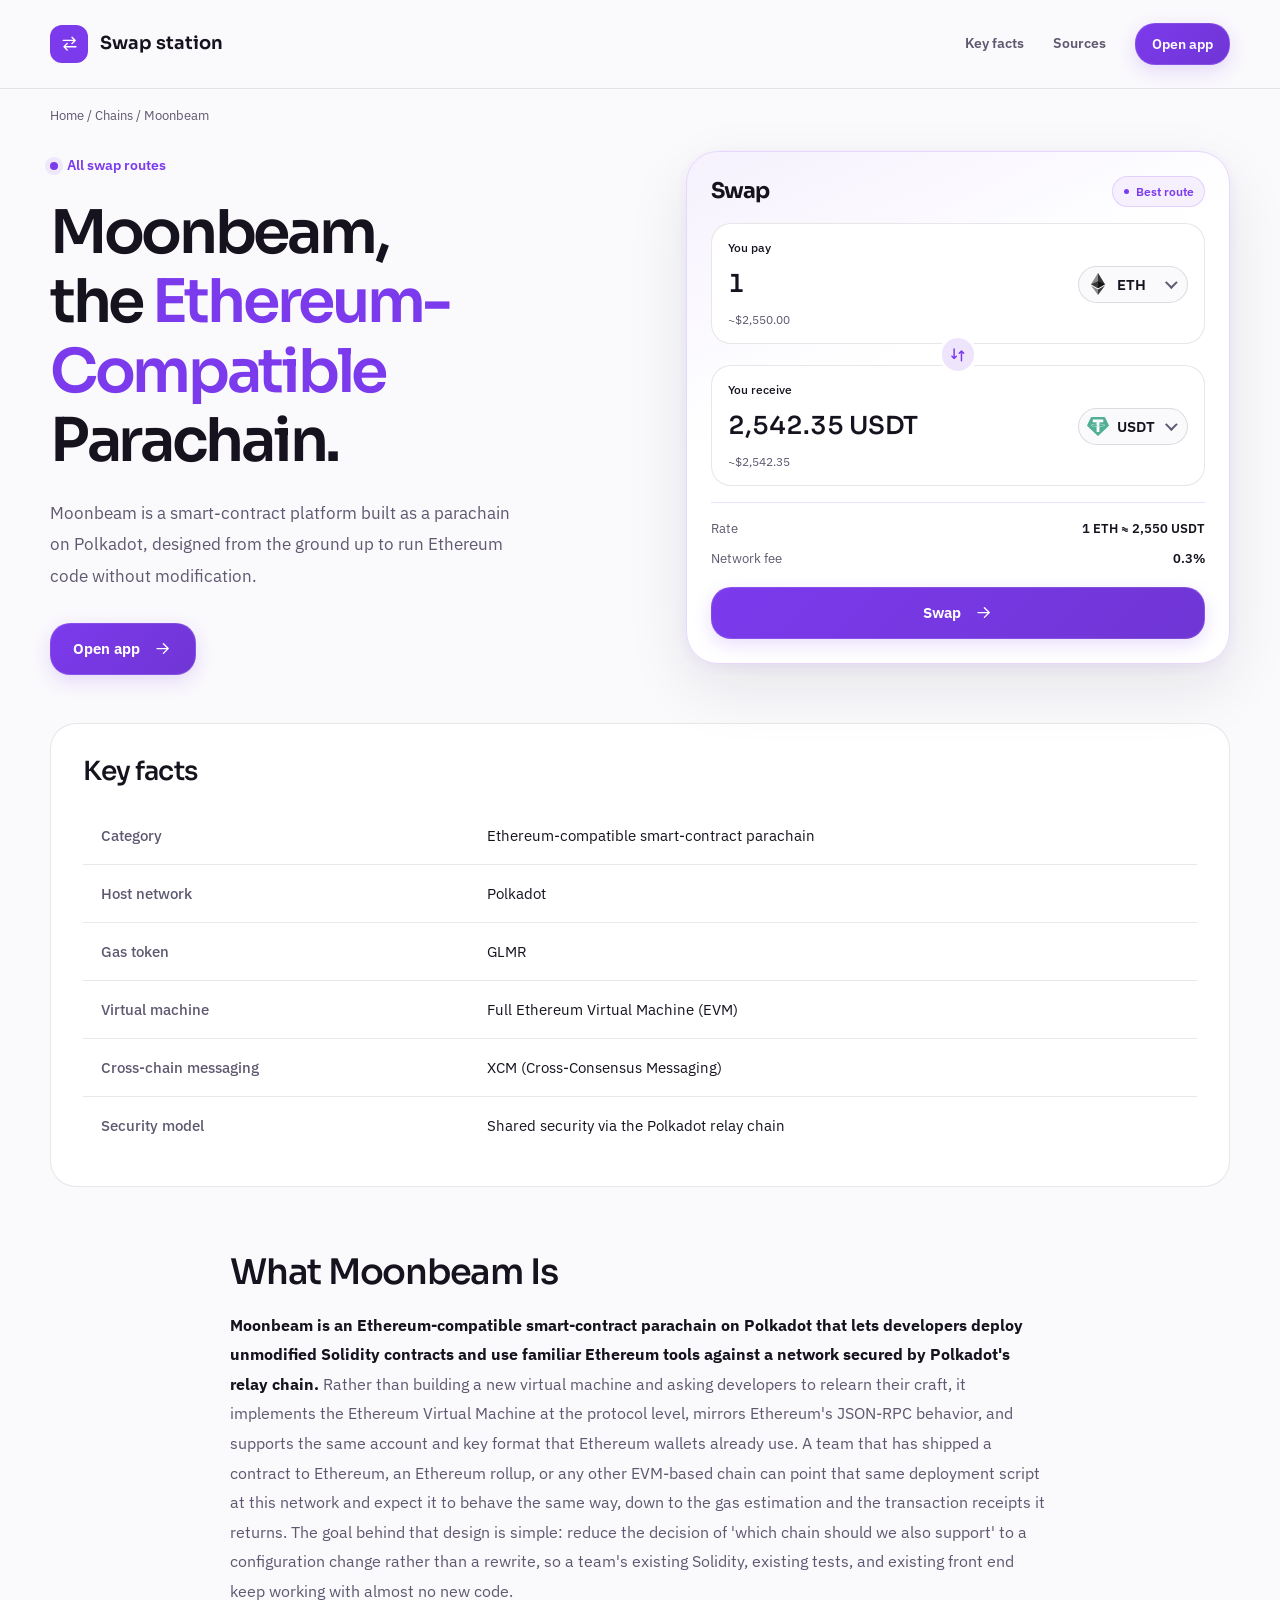
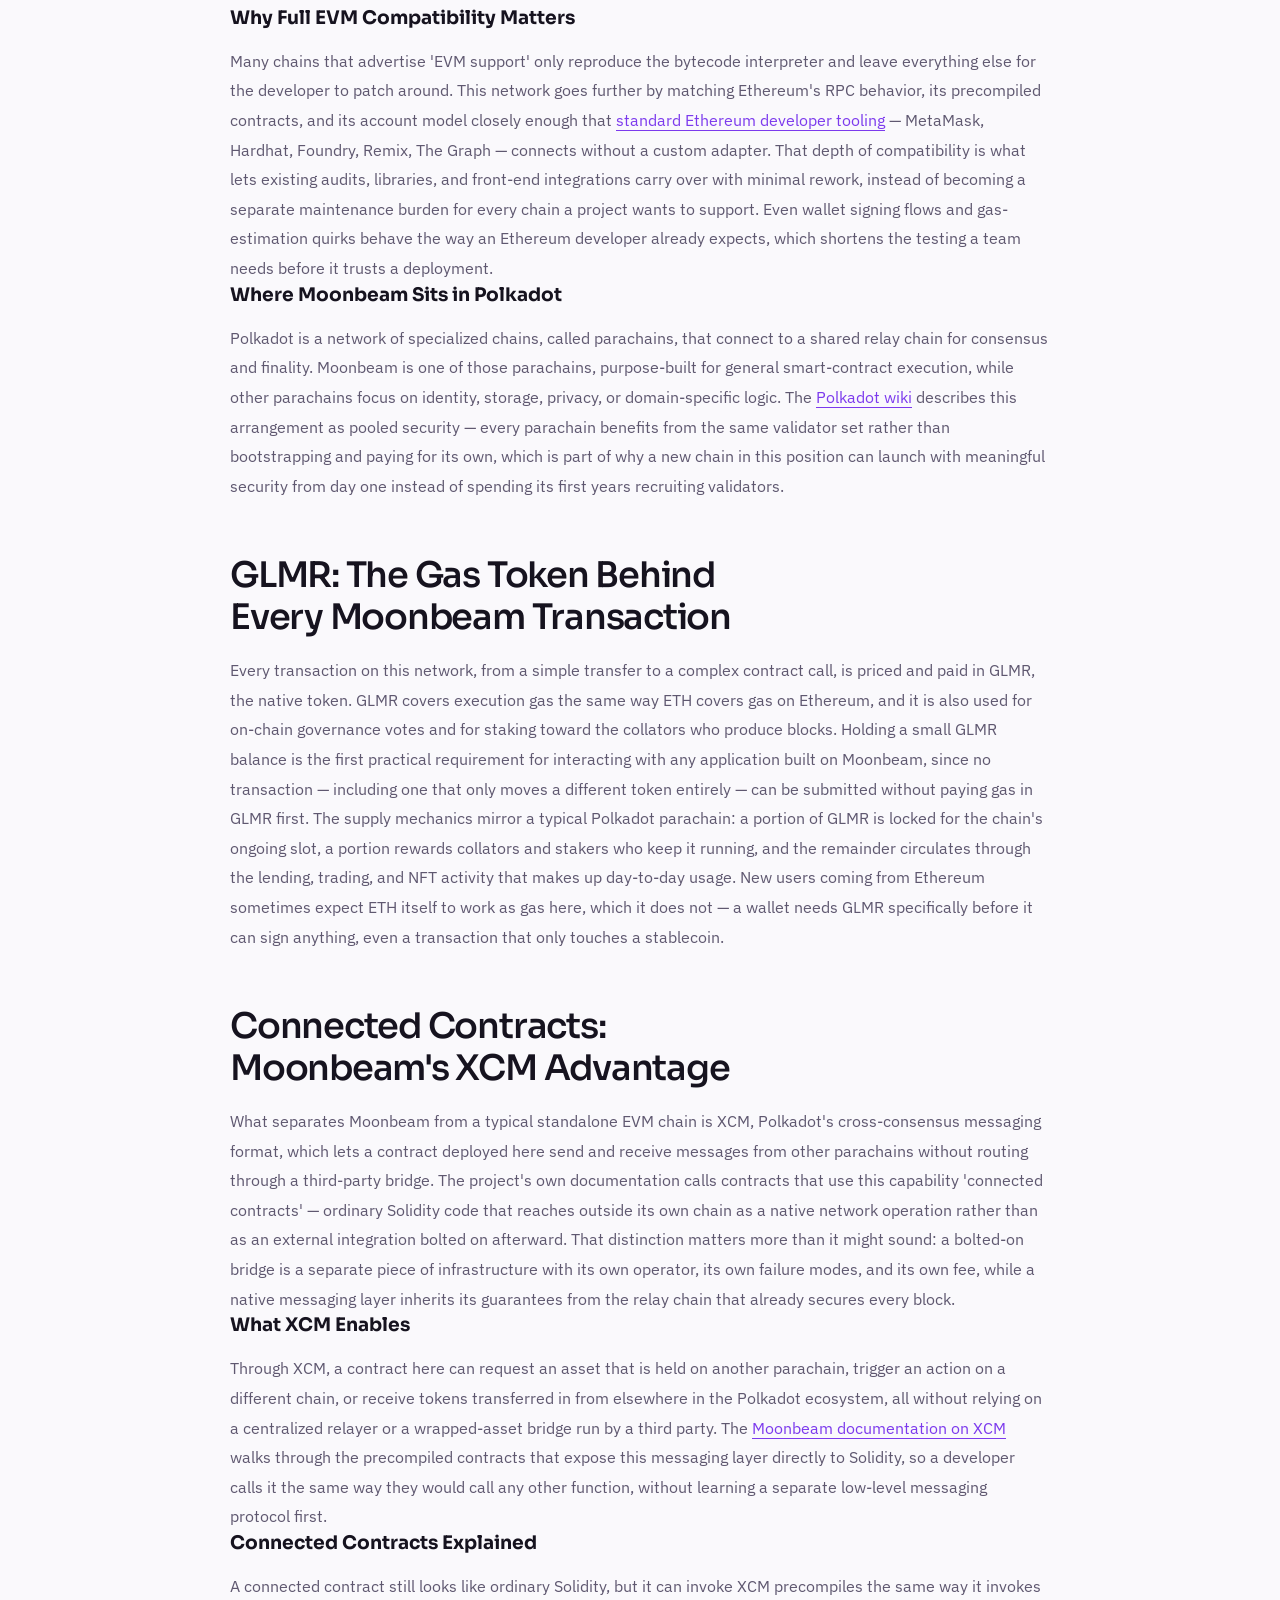
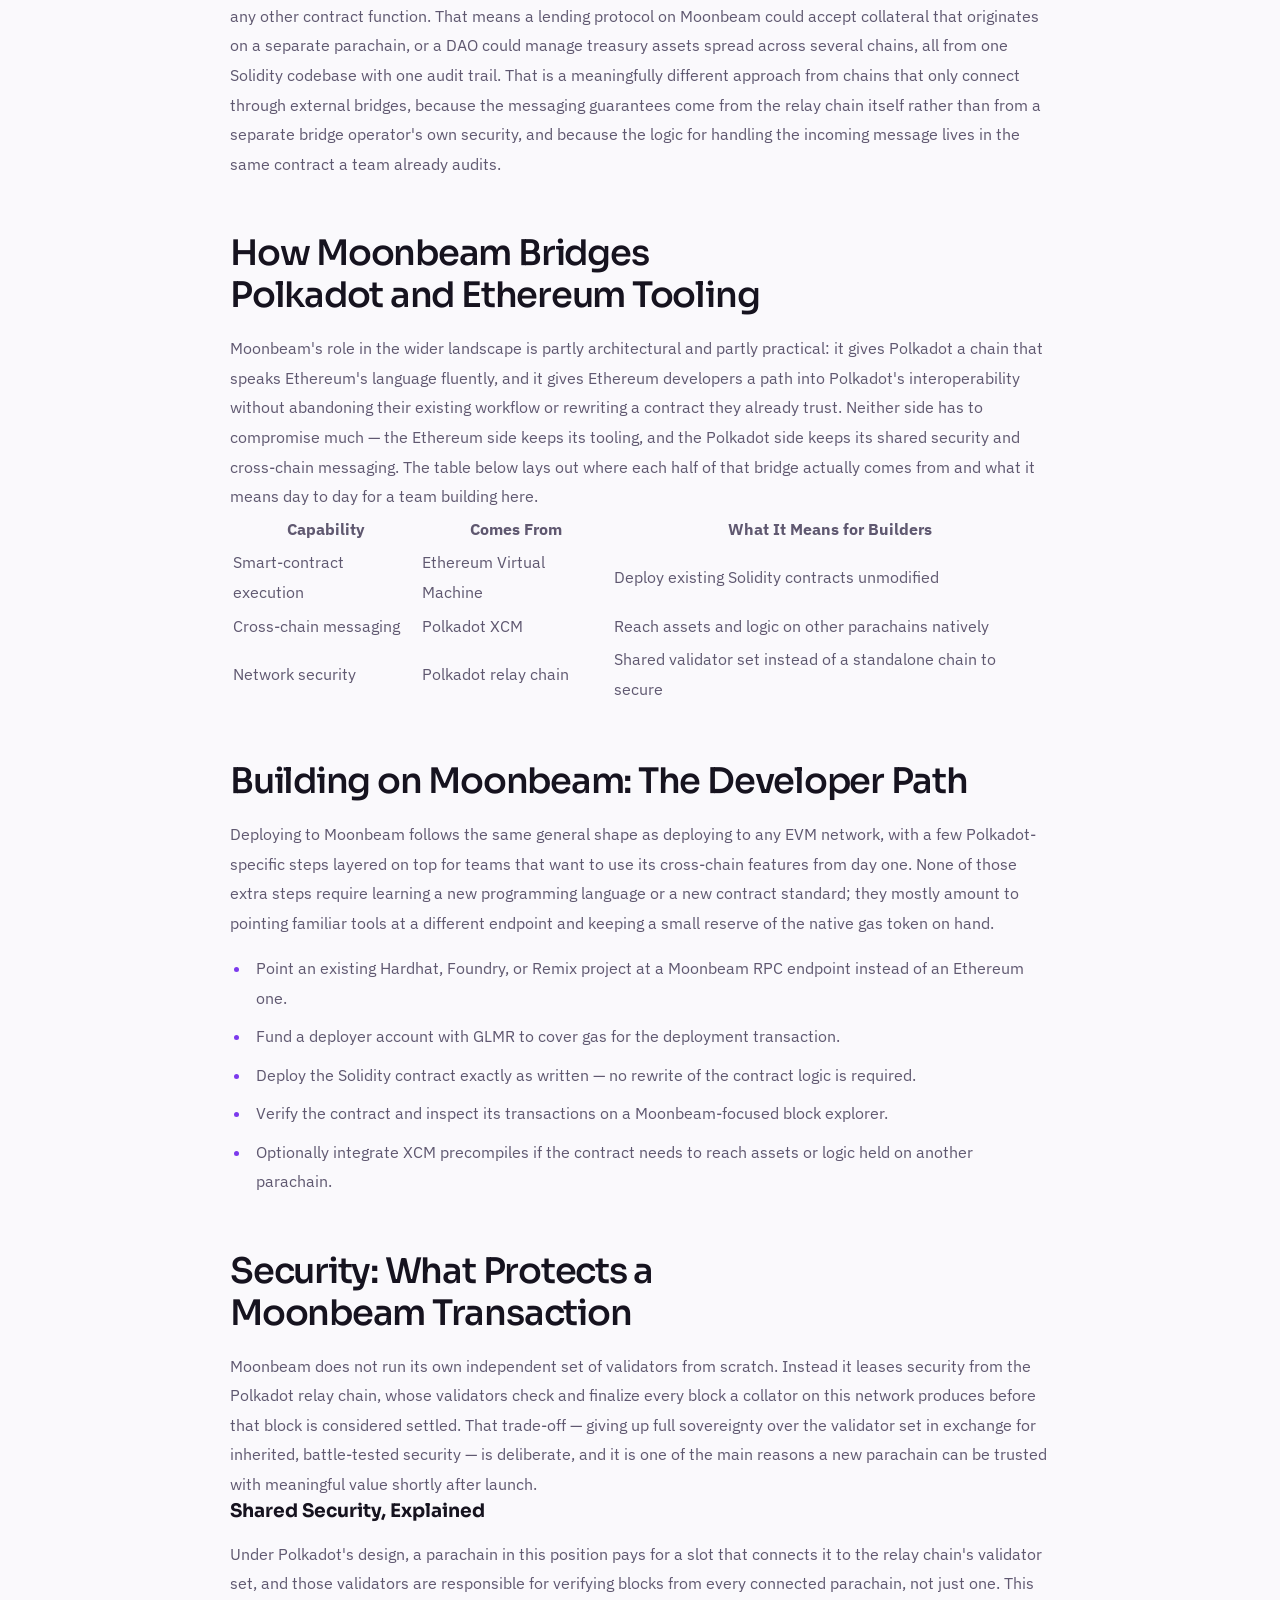
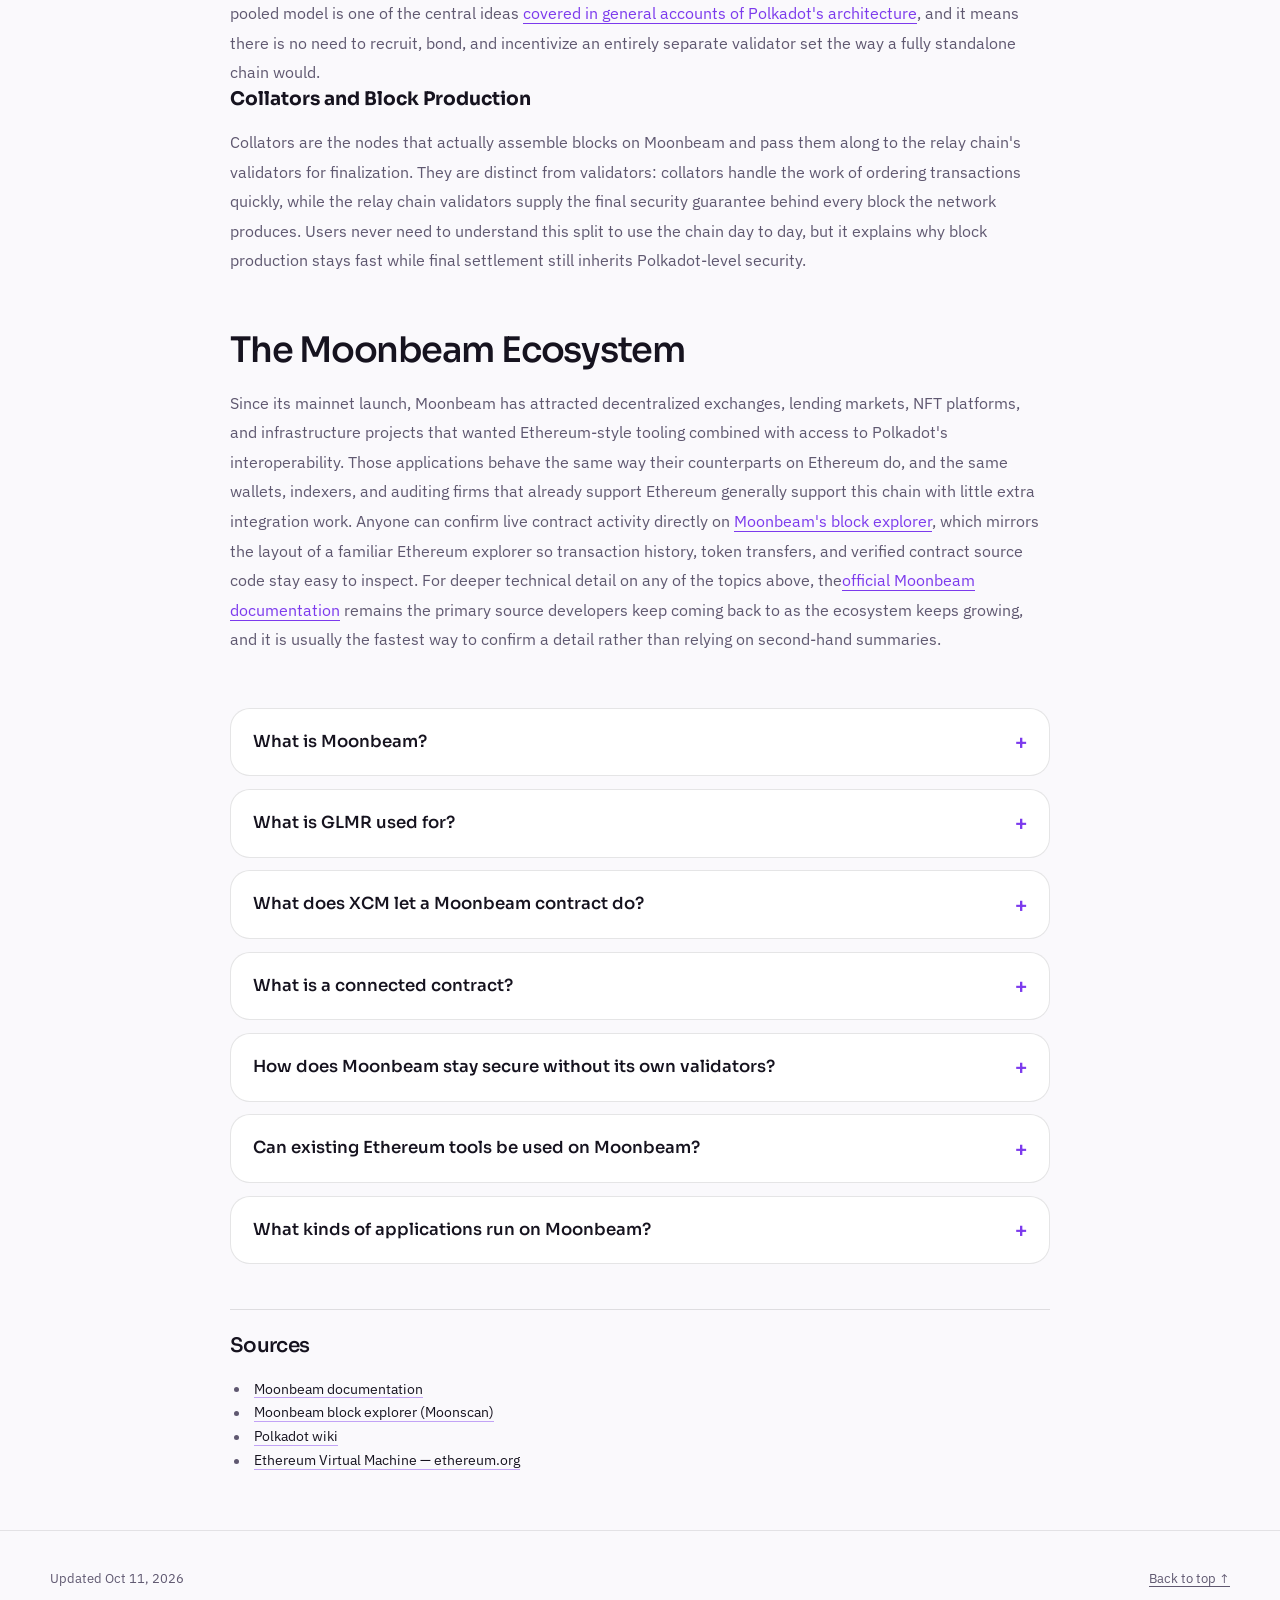
==== commit 3d237f36: "Interactive widget hero (swap/nft/aml/staking)" ====
--- a/index.html
+++ b/index.html
@@ -1,1410 +1,302 @@
 <!doctype html>
 <html lang="en">
 <head>
-<meta charset="utf-8">
-<meta name="viewport" content="width=device-width, initial-scale=1">
-<title>Moonbeam — Ethereum-Compatible Smart Contracts on Polkadot</title>
-<meta name="description" content="Moonbeam is the Ethereum-compatible smart-contract parachain on Polkadot. Learn how its EVM, GLMR gas token, and XCM-connected contracts bridge Ethereum tooling with Polkadot's ecosystem.">
-<link rel="canonical" href="https://moonbeam-chain.github.io/">
-<meta property="og:type" content="article">
-<meta property="og:title" content="Moonbeam">
-<meta property="og:url" content="https://moonbeam-chain.github.io/">
-<meta property="og:image" content="https://moonbeam-chain.github.io/og.png">
-<meta name="twitter:card" content="summary_large_image">
-<meta name="twitter:title" content="Moonbeam">
+  <meta charset="utf-8">
+  <meta name="viewport" content="width=device-width, initial-scale=1">
+  <title>Moonbeam — Ethereum-Compatible Smart Contracts on Polkadot</title>
+  <meta name="description" content="Moonbeam is the Ethereum-compatible smart-contract parachain on Polkadot. Learn how its EVM, GLMR gas token, and XCM-connected contracts bridge Ethereum tooling with Polkadot's ecosystem.">
+  <link rel="canonical" href="https://moonbeam-chain.github.io/">
+  <meta property="og:type" content="website">
+  <meta property="og:title" content="Moonbeam">
+  <meta property="og:description" content="Moonbeam is the Ethereum-compatible smart-contract parachain on Polkadot. Learn how its EVM, GLMR gas token, and XCM-connected contracts bridge Ethereum tooling with Polkadot's ecosystem.">
+  <meta property="og:url" content="https://moonbeam-chain.github.io/">
+  <meta property="og:image" content="https://moonbeam-chain.github.io/og.png">
+  <meta name="twitter:card" content="summary_large_image">
+  <meta name="twitter:title" content="Moonbeam">
+  <meta name="twitter:description" content="Moonbeam is the Ethereum-compatible smart-contract parachain on Polkadot. Learn how its EVM, GLMR gas token, and XCM-connected contracts bridge Ethereum tooling with Polkadot's ecosystem.">
+  <meta name="twitter:image" content="https://moonbeam-chain.github.io/og.png">
 <link rel="preconnect" href="https://fonts.googleapis.com"><link rel="preconnect" href="https://fonts.gstatic.com" crossorigin><link rel="stylesheet" href="https://fonts.googleapis.com/css2?family=IBM+Plex+Sans:wght@400;500;600;700&family=Sora:wght@500;600;700&display=swap">
 <script type="application/ld+json">{"@context": "https://schema.org", "@graph": [{"@type": "WebSite", "@id": "https://moonbeam-chain.github.io/#website", "url": "https://moonbeam-chain.github.io/", "name": "Moonbeam — Ethereum-Compatible Smart Contracts on Polkadot"}, {"@type": "WebPage", "@id": "https://moonbeam-chain.github.io/#webpage", "url": "https://moonbeam-chain.github.io/", "name": "Moonbeam — Ethereum-Compatible Smart Contracts on Polkadot", "isPartOf": {"@id": "https://moonbeam-chain.github.io/#website"}, "description": "Moonbeam is the Ethereum-compatible smart-contract parachain on Polkadot. Learn how its EVM, GLMR gas token, and XCM-connected contracts bridge Ethereum tooling with Polkadot's ecosystem.", "datePublished": "2026-10-11", "dateModified": "2026-10-11"}, {"@type": "SoftwareApplication", "name": "Moonbeam", "applicationCategory": "FinanceApplication", "operatingSystem": "Web", "offers": {"@type": "Offer", "price": "0", "priceCurrency": "USD"}}, {"@type": "BreadcrumbList", "itemListElement": [{"@type": "ListItem", "position": 1, "name": "Home", "item": "https://moonbeam-chain.github.io/"}, {"@type": "ListItem", "position": 2, "name": "Chains"}, {"@type": "ListItem", "position": 3, "name": "Moonbeam"}]}, {"@type": "FAQPage", "mainEntity": [{"@type": "Question", "name": "What is Moonbeam?", "acceptedAnswer": {"@type": "Answer", "text": "Moonbeam is an Ethereum-compatible smart-contract parachain built on Polkadot. It runs a full Ethereum Virtual Machine, so developers can deploy existing Solidity contracts and use familiar Ethereum wallets and tools while the network settles through Polkadot's shared relay chain."}}, {"@type": "Question", "name": "What is GLMR used for?", "acceptedAnswer": {"@type": "Answer", "text": "GLMR is Moonbeam's native gas token. It pays for every transaction's execution cost, backs on-chain governance votes, and is staked toward the collators that produce blocks. No transaction on the network can be submitted without GLMR to cover gas."}}, {"@type": "Question", "name": "What does XCM let a Moonbeam contract do?", "acceptedAnswer": {"@type": "Answer", "text": "XCM is Polkadot's cross-consensus messaging format. It lets a contract on Moonbeam request assets, trigger actions, or receive tokens from other parachains natively, without routing through a third-party bridge or a centralized relayer."}}, {"@type": "Question", "name": "What is a connected contract?", "acceptedAnswer": {"@type": "Answer", "text": "A connected contract is ordinary Solidity code that calls XCM precompiles to reach outside its own chain as a native operation. It lets a single contract on Moonbeam interact with assets or logic held on a separate parachain."}}, {"@type": "Question", "name": "How does Moonbeam stay secure without its own validators?", "acceptedAnswer": {"@type": "Answer", "text": "Moonbeam leases security from the Polkadot relay chain. Its collators assemble blocks, and the relay chain's shared validator set checks and finalizes them, so Moonbeam does not need to bootstrap an entirely separate validator network."}}, {"@type": "Question", "name": "Can existing Ethereum tools be used on Moonbeam?", "acceptedAnswer": {"@type": "Answer", "text": "Yes. Moonbeam mirrors Ethereum's RPC behavior, account model, and precompiles closely enough that MetaMask, Hardhat, Foundry, Remix, and similar Ethereum developer tools connect to it without a custom adapter."}}, {"@type": "Question", "name": "What kinds of applications run on Moonbeam?", "acceptedAnswer": {"@type": "Answer", "text": "Decentralized exchanges, lending markets, NFT platforms, and infrastructure projects run on Moonbeam. Many of them also use XCM to reach assets or logic on other parachains, something a standalone EVM chain cannot do natively."}}]}]}</script>
-<style>
-:root{--bg:#FAF9FC;--surface:#FFFFFF;--text:#16131F;--muted:#5F5870;--accent:#7C3AED;--accent-ink:#FFFFFF;--radius:20px;--display:"Sora";--body:"IBM Plex Sans"}
-*,
-*::before,
-*::after {
-  box-sizing: border-box;
-}
-html {
-  scroll-behavior: smooth;
-  scroll-padding-top: 2rem;
-  background: var(--bg);
-  -webkit-text-size-adjust: 100%;
-}
-body {
-  margin: 0;
-  min-width: 280px;
-  color: var(--text);
-  background: var(--bg);
-  font-family: var(--body);
-  font-size: 1rem;
-  font-weight: 400;
-  line-height: 1.7;
-  -webkit-font-smoothing: antialiased;
-  overflow-wrap: break-word;
-}
-::selection {
-  color: var(--accent-ink);
-  background: var(--accent);
-}
-a {
-  color: var(--accent);
-  text-decoration-thickness: .075em;
-  text-underline-offset: .2em;
-  transition: color .18s ease, background .18s ease, border-color .18s ease;
-}
-a:hover {
-  color: var(--text);
-}
-a:focus-visible,
-summary:focus-visible,
-[tabindex]:focus-visible {
-  outline: 3px solid var(--accent);
-  outline-offset: 5px;
-  border-radius: calc(var(--radius) * .35);
-}
-img,
-svg,
-video {
-  max-width: 100%;
-  vertical-align: middle;
-}
-img,
-video {
-  height: auto;
-}
-h1,
-h2,
-h3,
-h4,
-h5,
-h6 {
-  margin-top: 0;
-  color: var(--text);
-  font-family: var(--display);
-  font-weight: 650;
-  line-height: 1.2;
-  text-wrap: balance;
-}
-p,
-ul,
-ol,
-dl,
-figure,
-blockquote {
-  margin-top: 0;
-}
-[hidden] {
-  display: none !important;
-}
-.ce08700 {
-  width: min(100% - 6rem, 1240px);
-  margin-inline: auto;
-}
-.ce45fdb {
-  position: absolute;
-  z-index: 20;
-  top: 1rem;
-  left: 1rem;
-  padding: .75rem 1.15rem;
-  transform: translateY(-180%);
-  border-radius: var(--radius);
-  color: var(--accent-ink);
-  background: var(--accent);
-  font-weight: 600;
-}
-.ce45fdb:focus {
-  transform: translateY(0);
-}
-.cf2c1c1 {
-  position: relative;
-  z-index: 1;
-  border-bottom: 1px solid color-mix(in srgb, var(--text) 10%, var(--bg));
-  background: var(--bg);
-}
-.ccd6852 {
-  display: flex;
-  align-items: center;
-  justify-content: space-between;
-  gap: 2rem;
-  min-height: 88px;
-  padding-block: 1rem;
-}
-.c372dd6 {
-  display: inline-flex;
-  align-items: center;
-  gap: .75rem;
-  color: var(--text);
-  font-family: var(--display);
-  font-size: 1.2rem;
-  font-weight: 650;
-  letter-spacing: -.04em;
-}
-.c332155 {
-  display: grid;
-  place-items: center;
-  width: 34px;
-  height: 34px;
-  border: 1px solid color-mix(in srgb, var(--accent) 30%, var(--surface));
-  border-radius: calc(var(--radius) * .55);
-  color: var(--accent);
-  background: color-mix(in srgb, var(--accent) 8%, var(--surface));
-}
-.c332155 svg {
-  width: 19px;
-  height: 19px;
-  fill: none;
-  stroke: var(--accent);
-  stroke-width: 1.6;
-  stroke-linecap: round;
-  stroke-linejoin: round;
-}
-.c596a2a {
-  display: inline-flex;
-  align-items: center;
-  gap: .8rem;
-  padding: .5rem 0;
-  color: var(--text);
-  font-size: .9rem;
-  font-weight: 600;
-  text-decoration: none;
-}
-.c596a2a:hover {
-  color: var(--accent);
-}
-.ca81a48 {
-  position: relative;
-  isolation: isolate;
-  overflow: hidden;
-  border-bottom: 1px solid color-mix(in srgb, var(--accent) 15%, var(--bg));
-  background:
-    radial-gradient(ellipse at 95% 12%, color-mix(in srgb, var(--accent) 14%, transparent), color-mix(in srgb, var(--accent) 0%, transparent) 62%),
-    linear-gradient(130deg, var(--surface), color-mix(in srgb, var(--accent) 5%, var(--bg)) 70%, var(--bg));
-}
-.ca81a48::after {
-  content: "";
-  position: absolute;
-  z-index: -1;
-  width: 520px;
-  height: 520px;
-  right: -240px;
-  bottom: -310px;
-  border: 1px solid color-mix(in srgb, var(--accent) 15%, transparent);
-  border-radius: 50%;
-  box-shadow: 0 0 0 65px color-mix(in srgb, var(--accent) 3%, transparent), 0 0 0 130px color-mix(in srgb, var(--accent) 2%, transparent);
-  pointer-events: none;
-}
-.c3a464e {
-  padding-block: 1.2rem 3rem;
-}
-.cdf3d61 {
-  margin-bottom: 1.6rem;
-  color: var(--muted);
-  font-size: .8rem;
-  line-height: 1.6;
-}
-.cdccbbf {
-  display: inline;
-  color: var(--muted);
-  font-family: var(--body);
-  font-size: inherit;
-  text-decoration: none;
-}
-.cdccbbf a,
-a.cdccbbf {
-  color: var(--muted);
-  text-decoration: none;
-}
-.cdccbbf a:hover,
-a.cdccbbf:hover {
-  color: var(--accent);
-  text-decoration: underline;
-}
-.cdf3d61 ol,
-.cdf3d61 ul,
-ol.cdccbbf,
-ul.cdccbbf {
-  display: flex;
-  align-items: center;
-  flex-wrap: wrap;
-  gap: .45rem .7rem;
-  padding: 0;
-  margin: 0;
-  list-style: none;
-}
-.cdf3d61 li {
-  display: inline;
-}
-.cdf3d61 [aria-current="page"] {
-  color: var(--text);
-}
-.c54783f {
-  display: flex;
-  align-items: center;
-  flex-wrap: wrap;
-  gap: .8rem;
-  margin-bottom: 1.35rem;
-  color: var(--accent);
-  font-size: .875rem;
-  font-weight: 600;
-}
-.c210f4d {
-  padding-block: .3rem;
-}
-.c104530 {
-  display: inline-flex;
-  align-items: center;
-  justify-content: center;
-  min-height: 36px;
-  max-width: 180px;
-  padding: .4rem .65rem;
-  border: 1px solid color-mix(in srgb, var(--text) 9%, var(--surface));
-  border-radius: calc(var(--radius) * .6);
-  background: var(--surface);
-  box-shadow: 0 3px 10px color-mix(in srgb, var(--text) 4%, transparent);
-  color: var(--text);
-  font-size: .8rem;
-  line-height: 1;
-}
-.c104530:empty {
-  display: none;
-}
-.c104530 img,
-.c104530 svg {
-  display: block;
-  width: auto;
-  max-width: 148px;
-  height: 24px;
-  object-fit: contain;
-}
-.ca81a48 h1 {
-  max-width: 1050px;
-  margin: 0 0 1.5rem;
-  font-family: var(--display);
-  font-size: clamp(2.7rem, 5.7vw, 5.1rem);
-  font-weight: 600;
-  line-height: 1.06;
-  letter-spacing: -.055em;
-  overflow-wrap: anywhere;
-}
-.ca81a48 h1 em {
-  color: var(--accent);
-  font-style: normal;
-}
-.ca81a48 h1 a {
-  color: inherit;
-}
-.cc2cb4c {
-  max-width: 760px;
-  margin: 0 0 2.1rem;
-  color: var(--muted);
-  font-size: clamp(1.05rem, 1.6vw, 1.22rem);
-  line-height: 1.75;
-  text-wrap: pretty;
-}
-.c94c4da {
-  display: inline-flex;
-  align-items: center;
-  justify-content: center;
-  gap: 1.7rem;
-  min-height: 54px;
-  padding: .85rem 1.35rem;
-  border: 1px solid var(--accent);
-  border-radius: var(--radius);
-  color: var(--accent-ink);
-  background: var(--accent);
-  box-shadow: 0 6px 18px color-mix(in srgb, var(--accent) 18%, transparent);
-  font-family: var(--body);
-  font-size: .95rem;
-  font-weight: 650;
-  line-height: 1.4;
-  text-decoration: none;
-  transition: background .2s ease, box-shadow .2s ease, transform .2s ease;
-}
-.c94c4da:hover {
-  color: var(--accent-ink);
-  background: color-mix(in srgb, var(--accent) 92%, var(--text));
-  box-shadow: 0 9px 24px color-mix(in srgb, var(--accent) 24%, transparent);
-  transform: translateY(-2px);
-}
-.c87e757 {
-  font-family: var(--body);
-  font-size: 1.25em;
-  line-height: 1;
-}
-.ca37abe {
-  display: grid;
-  grid-template-columns: minmax(0, 1.05fr) minmax(0, 0.82fr);
-  gap: clamp(2rem, 4vw, 3.75rem);
-  align-items: start;
-}
-.c430b44 {
-  min-width: 0;
-}
-.c430b44 .cc2cb4c {
-  margin-bottom: 1.6rem;
-}
-.cc294bc {
-  position: relative;
-  min-width: 0;
-  display: flex;
-  flex-direction: column;
-  padding: clamp(1.15rem, 2vw, 1.65rem);
-  border: 1px solid color-mix(in srgb, var(--accent) 20%, var(--surface));
-  border-radius: calc(var(--radius) * 1.4);
-  background: linear-gradient(158deg, color-mix(in srgb, var(--accent) 8%, var(--surface)), var(--surface) 46%);
-  box-shadow: 0 22px 60px -26px color-mix(in srgb, var(--text) 24%, transparent), 0 3px 12px -6px color-mix(in srgb, var(--accent) 14%, transparent);
-}
-.cc294bc::before {
-  content: "";
-  position: absolute;
-  inset: -1px 14% auto;
-  height: 2px;
-  background: linear-gradient(90deg, transparent, color-mix(in srgb, var(--accent) 60%, transparent), transparent);
-}
-.cb3e95b {
-  display: flex;
-  align-items: center;
-  justify-content: space-between;
-  flex-wrap: wrap;
-  gap: 0.6rem 1rem;
-  margin-bottom: 1rem;
-}
-.cb3e95b h2 {
-  margin: 0;
-  font-family: var(--display);
-  font-size: 1.15rem;
-  font-weight: 650;
-  letter-spacing: -0.03em;
-}
-.cddc081 {
-  display: inline-flex;
-  align-items: center;
-  max-width: 100%;
-  padding: 0.28rem 0.62rem;
-  border: 1px solid color-mix(in srgb, var(--accent) 18%, transparent);
-  border-radius: 999px;
-  background: color-mix(in srgb, var(--accent) 8%, var(--surface));
-  color: var(--accent);
-  font-size: 0.72rem;
-  font-weight: 600;
-  overflow-wrap: anywhere;
-}
-.cb549dc .c52e4b1 {
-  width: 100%;
-  border-collapse: collapse;
-  font-size: 0.85rem;
-}
-.cb549dc .c52e4b1 th,
-.cb549dc .c52e4b1 td {
-  padding: 0.58rem 0;
-  border-bottom: 1px solid color-mix(in srgb, var(--text) 10%, transparent);
-  vertical-align: top;
-  text-align: left;
-  overflow-wrap: anywhere;
-}
-.cb549dc .c52e4b1 tr:last-child th,
-.cb549dc .c52e4b1 tr:last-child td {
-  border-bottom: 0;
-}
-.cb549dc .c52e4b1 th {
-  width: 38%;
-  padding-right: 0.9rem;
-  color: var(--muted);
-  font-weight: 500;
-}
-.cb549dc .c52e4b1 td {
-  color: var(--text);
-  font-weight: 550;
-}
-.cf33ebd {
-  margin-top: 1.15rem;
-  width: 100%;
-}
-@media (max-width: 920px) {
-  .ca37abe {
-    grid-template-columns: minmax(0, 1fr);
-    gap: 2rem;
-  }
-  .cc294bc {
-    width: 100%;
-    max-width: 560px;
-  }
-}
-.summary-strip {
-  display: grid;
-  grid-template-columns: repeat(4, minmax(0, 1fr));
-  gap: 1rem;
-  margin-block: 1.5rem 4.5rem;
-}
-.summary-item {
-  min-width: 0;
-  padding: 1.2rem 1.35rem;
-  border: 1px solid color-mix(in srgb, var(--text) 9%, var(--surface));
-  border-radius: var(--radius);
-  background: var(--surface);
-  box-shadow: 0 3px 12px color-mix(in srgb, var(--text) 3%, transparent);
-}
-.summary-item strong {
-  display: block;
-  margin-bottom: .2rem;
-  color: var(--text);
-  font-family: var(--display);
-  font-size: 1rem;
-  font-weight: 600;
-  line-height: 1.4;
-  letter-spacing: -.02em;
-}
-.summary-item span {
-  display: block;
-  color: var(--muted);
-  font-size: .8rem;
-  line-height: 1.5;
-}
-.c8b76c7 {
-  display: grid;
-  grid-template-columns: 235px minmax(0, 1fr);
-  align-items: start;
-  gap: clamp(2.5rem, 5vw, 5rem);
-  padding-bottom: 4.5rem;
-}
-.c9189c4 {
-  position: sticky;
-  top: 2rem;
-  min-width: 0;
-  max-height: calc(100dvh - 4rem);
-  overflow-y: auto;
-  overscroll-behavior: contain;
-  scrollbar-width: thin;
-  scrollbar-color: color-mix(in srgb, var(--muted) 35%, var(--surface)) var(--surface);
-  padding: .3rem .75rem 1rem .25rem;
-}
-.c247431 {
-  margin: 0 0 1.1rem;
-  color: var(--text);
-  font-family: var(--display);
-  font-size: .95rem;
-  font-weight: 650;
-  letter-spacing: -.02em;
-}
-.c03c1bf {
-  display: grid;
-  gap: .3rem;
-  margin: 0;
-  padding: 0;
-  list-style: none;
-}
-.c03c1bf li {
-  min-width: 0;
-  margin: 0;
-  padding: 0;
-}
-.c3970ec {
-  position: relative;
-  display: block;
-  padding: .7rem .9rem .7rem 1.1rem;
-  border-inline-start: 2px solid color-mix(in srgb, var(--muted) 18%, var(--bg));
-  border-radius: 0 calc(var(--radius) * .55) calc(var(--radius) * .55) 0;
-  color: var(--muted);
-  font-family: var(--body);
-  font-size: .85rem;
-  font-weight: 450;
-  line-height: 1.5;
-  text-decoration: none;
-  overflow-wrap: anywhere;
-}
-.c3970ec:hover {
-  border-inline-start-color: color-mix(in srgb, var(--accent) 45%, var(--bg));
-  color: var(--text);
-  background: color-mix(in srgb, var(--accent) 5%, var(--bg));
-}
-.c3970ec[aria-current="location"] {
-  border-inline-start-color: var(--accent);
-  color: var(--accent);
-  background: color-mix(in srgb, var(--accent) 9%, var(--bg));
-  font-weight: 650;
-}
-.c063d91 {
-  margin: 1.65rem 0 0;
-  padding: 1.2rem 0 0;
-  border-top: 1px solid color-mix(in srgb, var(--text) 10%, var(--bg));
-  color: var(--muted);
-  font-size: .78rem;
-  line-height: 1.65;
-}
-.c971d36 {
-  min-width: 0;
-}
-.facts-panel {
-  padding: clamp(1.3rem, 3vw, 2.3rem);
-  margin-bottom: 3.75rem;
-  border: 1px solid color-mix(in srgb, var(--accent) 18%, var(--surface));
-  border-top: 3px solid var(--accent);
-  border-radius: var(--radius);
-  background: var(--surface);
-  box-shadow: 0 10px 35px color-mix(in srgb, var(--text) 5%, transparent);
-  scroll-margin-top: 2rem;
-}
-.panel-heading {
-  display: flex;
-  align-items: baseline;
-  flex-wrap: wrap;
-  gap: .5rem 1.5rem;
-  justify-content: space-between;
-  margin-bottom: 1.4rem;
-}
-.panel-heading h2 {
-  margin: 0;
-  font-size: clamp(1.45rem, 2.3vw, 1.85rem);
-  letter-spacing: -.04em;
-}
-.panel-heading p {
-  margin: 0;
-  color: var(--muted);
-  font-size: .8rem;
-}
-.facts-content {
-  min-width: 0;
-  overflow-x: auto;
-  scrollbar-width: thin;
-  scrollbar-color: var(--muted) var(--surface);
-}
-.c52e4b1 {
-  width: 100%;
-  border-collapse: collapse;
-  color: var(--text);
-  font-family: var(--body);
-  font-size: .925rem;
-  line-height: 1.6;
-  text-align: left;
-}
-.c52e4b1 caption {
-  padding: 0 0 1rem;
-  color: var(--muted);
-  font-size: .85rem;
-  text-align: left;
-}
-.c52e4b1 th,
-.c52e4b1 td {
-  padding: 1.05rem .85rem;
-  border-bottom: 1px solid color-mix(in srgb, var(--text) 9%, var(--surface));
-  vertical-align: top;
-  overflow-wrap: anywhere;
-}
-.c52e4b1 th {
-  width: 37%;
-  color: var(--muted);
-  font-weight: 500;
-}
-.c52e4b1 thead th {
-  color: var(--text);
-  background: color-mix(in srgb, var(--accent) 5%, var(--surface));
-  font-weight: 650;
-}
-.c52e4b1 td {
-  font-weight: 550;
-}
-.c52e4b1 tr > :first-child {
-  padding-left: 0;
-}
-.c52e4b1 tr > :last-child {
-  padding-right: 0;
-}
-.c52e4b1 tbody:last-child tr:last-child > *,
-.c52e4b1 > tr:last-child > * {
-  border-bottom: 0;
-}
-.c52e4b1 td p:last-child,
-.c52e4b1 th p:last-child {
-  margin-bottom: 0;
-}
-.c67be82 {
-  min-width: 0;
-}
-.c242b03 {
-  min-width: 0;
-  margin: 0 0 3.4rem;
-  scroll-margin-top: 2rem;
-}
-.c242b03 + .c242b03 {
-  padding-top: 2.8rem;
-  border-top: 1px solid color-mix(in srgb, var(--text) 11%, var(--bg));
-}
-.c5b0290 {
-  margin: 0 0 1.25rem;
-  color: var(--text);
-  font-family: var(--display);
-  font-size: clamp(1.65rem, 2.8vw, 2.35rem);
-  font-weight: 600;
-  line-height: 1.22;
-  letter-spacing: -.045em;
-}
-.c365157 {
-  color: var(--text);
-  font-family: var(--body);
-  font-size: 1rem;
-  line-height: 1.85;
-  overflow-wrap: anywhere;
-}
-.c365157 > :last-child {
-  margin-bottom: 0;
-}
-.c365157 p {
-  margin: 0 0 1.3rem;
-  text-wrap: pretty;
-}
-.c365157 h3 {
-  margin: 2rem 0 .9rem;
-  font-size: clamp(1.2rem, 2vw, 1.45rem);
-  font-weight: 600;
-  line-height: 1.35;
-  letter-spacing: -.025em;
-}
-.c365157 h4,
-.c365157 h5,
-.c365157 h6 {
-  margin: 1.6rem 0 .75rem;
-  font-size: 1.075rem;
-  line-height: 1.4;
-}
-.c365157 h3:first-child,
-.c365157 h4:first-child {
-  margin-top: 0;
-}
-.c365157 strong,
-.c00a808 strong {
-  color: var(--text);
-  font-weight: 650;
-}
-.c365157 ul,
-.c365157 ol,
-.c00a808 ul,
-.c00a808 ol {
-  margin: 1.2rem 0 1.6rem;
-  padding-left: 1.5rem;
-}
-.c365157 li,
-.c00a808 li {
-  padding-left: .4rem;
-  margin-block: .55rem;
-}
-.c365157 li::marker,
-.c00a808 li::marker {
-  color: var(--accent);
-  font-weight: 600;
-}
-.c365157 li > ul,
-.c365157 li > ol {
-  margin-block: .5rem;
-}
-.c365157 li p {
-  margin-bottom: .6rem;
-}
-.c365157 blockquote {
-  margin: 1.8rem 0;
-  padding: 1.3rem 1.5rem;
-  border-inline-start: 3px solid var(--accent);
-  border-radius: 0 var(--radius) var(--radius) 0;
-  background: color-mix(in srgb, var(--accent) 6%, var(--surface));
-  color: var(--text);
-  font-size: 1.05rem;
-}
-.c365157 blockquote > :last-child {
-  margin-bottom: 0;
-}
-.c365157 blockquote cite {
-  display: block;
-  margin-top: .9rem;
-  color: var(--muted);
-  font-size: .85rem;
-  font-style: normal;
-}
-.c365157 table {
-  display: block;
-  width: 100%;
-  max-width: 100%;
-  margin: 1.7rem 0;
-  overflow-x: auto;
-  border: 1px solid color-mix(in srgb, var(--text) 12%, var(--surface));
-  border-radius: var(--radius);
-  border-spacing: 0;
-  background: var(--surface);
-  font-family: var(--body);
-  font-size: .875rem;
-  line-height: 1.65;
-  text-align: left;
-  scrollbar-width: thin;
-  scrollbar-color: var(--muted) var(--surface);
-}
-.c365157 table caption {
-  padding: .9rem 1rem;
-  color: var(--muted);
-  font-size: .82rem;
-  text-align: left;
-}
-.c365157 th,
-.c365157 td {
-  min-width: 125px;
-  padding: 1rem 1.15rem;
-  border-bottom: 1px solid color-mix(in srgb, var(--text) 9%, var(--surface));
-  vertical-align: top;
-}
-.c365157 th {
-  color: var(--text);
-  background: color-mix(in srgb, var(--accent) 7%, var(--surface));
-  font-weight: 650;
-}
-.c365157 tbody tr:nth-child(even) {
-  background: color-mix(in srgb, var(--text) 2%, var(--surface));
-}
-.c365157 tbody:last-child tr:last-child > * {
-  border-bottom: 0;
-}
-.c365157 td > :last-child,
-.c365157 th > :last-child {
-  margin-bottom: 0;
-}
-.c365157 figure {
-  margin: 1.8rem 0;
-}
-.c365157 figure img {
-  display: block;
-  border-radius: var(--radius);
-}
-.c365157 figcaption {
-  margin-top: .7rem;
-  color: var(--muted);
-  font-size: .8rem;
-  line-height: 1.6;
-}
-.c365157 code,
-.c00a808 code {
-  padding: .1em .35em;
-  border-radius: calc(var(--radius) * .25);
-  background: color-mix(in srgb, var(--accent) 7%, var(--surface));
-  color: var(--text);
-  font-family: var(--body);
-  font-size: .9em;
-}
-.c365157 pre {
-  overflow-x: auto;
-  padding: 1.2rem;
-  border: 1px solid color-mix(in srgb, var(--text) 10%, var(--surface));
-  border-radius: var(--radius);
-  background: var(--surface);
-  color: var(--text);
-  font-family: var(--body);
-  font-size: .875rem;
-  line-height: 1.7;
-}
-.c365157 pre code {
-  padding: 0;
-  background: var(--surface);
-}
-.c365157 hr {
-  margin: 2rem 0;
-  border: 0;
-  border-top: 1px solid color-mix(in srgb, var(--text) 12%, var(--bg));
-}
-.c365157 dt {
-  margin-top: 1.1rem;
-  color: var(--text);
-  font-weight: 650;
-}
-.c365157 dd {
-  margin: .4rem 0 1rem;
-  color: var(--muted);
-}
-.cf7ce0e {
-  padding-top: 2.75rem;
-  border-top: 1px solid color-mix(in srgb, var(--text) 11%, var(--bg));
-  scroll-margin-top: 2rem;
-}
-.cf7ce0e > .c5b0290 {
-  margin-bottom: 1.65rem;
-}
-.c7b794a {
-  margin: 0 0 .8rem;
-  border: 1px solid color-mix(in srgb, var(--text) 11%, var(--surface));
-  border-radius: var(--radius);
-  background: var(--surface);
-  box-shadow: 0 3px 12px color-mix(in srgb, var(--text) 3%, transparent);
-  overflow: clip;
-  transition: border-color .2s ease, box-shadow .2s ease;
-}
-.c7b794a:hover {
-  border-color: color-mix(in srgb, var(--accent) 35%, var(--surface));
-}
-.c7b794a[open] {
-  border-color: color-mix(in srgb, var(--accent) 35%, var(--surface));
-  box-shadow: 0 6px 20px color-mix(in srgb, var(--text) 4%, transparent);
-}
-.cfda730 {
-  position: relative;
-  display: block;
-  padding: 1.35rem 3.8rem 1.35rem 1.4rem;
-  color: var(--text);
-  font-family: var(--display);
-  font-size: 1.025rem;
-  font-weight: 600;
-  line-height: 1.5;
-  letter-spacing: -.015em;
-  list-style: none;
-  cursor: pointer;
-}
-.cfda730::-webkit-details-marker {
-  display: none;
-}
-.cfda730::after {
-  content: "+";
-  position: absolute;
-  top: 1.3rem;
-  right: 1.35rem;
-  display: grid;
-  place-items: center;
-  width: 25px;
-  height: 25px;
-  border-radius: 50%;
-  background: color-mix(in srgb, var(--accent) 9%, var(--surface));
-  color: var(--accent);
-  font-family: var(--body);
-  font-size: 1.15rem;
-  font-weight: 400;
-  line-height: 1;
-}
-.c7b794a[open] > .cfda730::after {
-  content: "−";
-}
-.c7b794a > .cfda730:focus-visible {
-  outline-offset: -5px;
-}
-.c00a808 {
-  padding: 0 1.4rem 1.45rem;
-  color: var(--muted);
-  font-family: var(--body);
-  font-size: .95rem;
-  line-height: 1.8;
-}
-.c00a808 > :first-child {
-  margin-top: 0;
-}
-.c00a808 > :last-child {
-  margin-bottom: 0;
-}
-.c00a808 p {
-  margin-bottom: 1rem;
-}
-.c090267 {
-  padding-block: 3rem 3.6rem;
-  border-top: 1px solid color-mix(in srgb, var(--text) 10%, var(--bg));
-  background: color-mix(in srgb, var(--surface) 70%, var(--bg));
-  scroll-margin-top: 2rem;
-}
-.c42a6e1 {
-  display: grid;
-  grid-template-columns: 235px minmax(0, 1fr);
-  gap: clamp(2.5rem, 5vw, 5rem);
-}
-.cb7f4ea h2 {
-  margin-bottom: .7rem;
-  font-size: 1.4rem;
-  letter-spacing: -.035em;
-}
-.cb7f4ea p {
-  margin: 0;
-  color: var(--muted);
-  font-size: .85rem;
-  line-height: 1.7;
-}
-.ccc43d5 {
-  min-width: 0;
-}
-.c4211ea {
-  display: grid;
-  gap: .7rem;
-  margin: 0;
-  padding: 0;
-  list-style: none;
-  font-family: var(--body);
-}
-.c8706c1 {
-  display: block;
-  min-width: 0;
-  padding: 1rem 1.2rem;
-  border: 1px solid color-mix(in srgb, var(--text) 9%, var(--surface));
-  border-radius: calc(var(--radius) * .75);
-  background: var(--surface);
-  color: var(--muted);
-  font-family: var(--body);
-  font-size: .875rem;
-  line-height: 1.7;
-  overflow-wrap: anywhere;
-}
-.c8706c1 a,
-a.c8706c1 {
-  color: var(--text);
-  text-decoration-color: color-mix(in srgb, var(--accent) 35%, var(--surface));
-  text-underline-offset: .25em;
-}
-.c8706c1 a:hover,
-a.c8706c1:hover {
-  color: var(--accent);
-  text-decoration-color: var(--accent);
-}
-.c8706c1 p {
-  margin: .4rem 0 0;
-}
-.c8706c1 small {
-  color: var(--muted);
-  font-size: .8rem;
-}
-.c9bd866 {
-  border-top: 1px solid color-mix(in srgb, var(--text) 10%, var(--bg));
-  background: var(--bg);
-}
-.cfd9aa7 {
-  display: flex;
-  align-items: center;
-  justify-content: space-between;
-  flex-wrap: wrap;
-  gap: 1rem 2rem;
-  min-height: 100px;
-  padding-block: 1.5rem;
-}
-.ce88534 {
-  color: var(--text);
-  font-family: var(--display);
-  font-size: 1rem;
-  font-weight: 600;
-  letter-spacing: -.025em;
-}
-.ca15bbc {
-  margin: 0;
-  color: var(--muted);
-  font-size: .8rem;
-}
-.ca15bbc span {
-  color: var(--text);
-}
-@media (min-width: 1500px) {
-  .c3a464e {
-    padding-bottom: 6rem;
-  }
-  .cdf3d61 {
-    margin-bottom: 4.5rem;
-  }
-  .c8b76c7 {
-    gap: 5.5rem;
-  }
-  .c42a6e1 {
-    gap: 5.5rem;
-  }
-}
-@media (max-width: 1050px) {
-  .ce08700 {
-    width: calc(100% - 3rem);
-  }
-  .c8b76c7,
-  .c42a6e1 {
-    grid-template-columns: 190px minmax(0, 1fr);
-    gap: 2.25rem;
-  }
-  .summary-strip {
-    gap: .75rem;
-  }
-  .summary-item {
-    padding: 1rem;
-  }
-  .c3970ec {
-    font-size: .8rem;
-  }
-}
-@media (max-width: 760px) {
-  html {
-    scroll-padding-top: 1rem;
-  }
-  .ccd6852 {
-    min-height: 72px;
-  }
-  .c3a464e {
-    padding-block: 1.25rem 3.25rem;
-  }
-  .cdf3d61 {
-    margin-bottom: 2.6rem;
-  }
-  .ca81a48 h1 {
-    max-width: 100%;
-    font-size: clamp(2.45rem, 7.4vw, 3.6rem);
-    letter-spacing: -.045em;
-  }
-  .cc2cb4c {
-    font-size: 1.05rem;
-  }
-  .summary-strip {
-    grid-template-columns: repeat(2, minmax(0, 1fr));
-    margin-block: 1.2rem 2.5rem;
-  }
-  .c8b76c7 {
-    grid-template-columns: minmax(0, 1fr);
-    gap: 2.3rem;
-    padding-bottom: 3rem;
-  }
-  .c9189c4 {
-    position: static;
-    max-height: none;
-    padding: 1.2rem;
-    border: 1px solid color-mix(in srgb, var(--text) 10%, var(--surface));
-    border-radius: var(--radius);
-    background: var(--surface);
-  }
-  .c247431 {
-    margin-bottom: .8rem;
-  }
-  .c03c1bf {
-    grid-template-columns: repeat(2, minmax(0, 1fr));
-    gap: .4rem .8rem;
-  }
-  .c3970ec {
-    height: 100%;
-    padding-block: .7rem;
-    font-size: .825rem;
-  }
-  .c063d91 {
-    display: none;
-  }
-  .facts-panel {
-    margin-bottom: 2.5rem;
-  }
-  .c242b03 {
-    margin-bottom: 2.6rem;
-  }
-  .c242b03 + .c242b03 {
-    padding-top: 2.2rem;
-  }
-  .c42a6e1 {
-    grid-template-columns: minmax(0, 1fr);
-    gap: 1.5rem;
-  }
-  .c090267 {
-    padding-block: 2.5rem;
-  }
-  .c242b03,
-  .facts-panel,
-  .cf7ce0e,
-  .c090267 {
-    scroll-margin-top: 1rem;
-  }
-}
-@media (max-width: 440px) {
-  .ce08700 {
-    width: calc(100% - 2rem);
-  }
-  .ccd6852 {
-    gap: 1rem;
-  }
-  .c372dd6 {
-    gap: .5rem;
-    font-size: 1.05rem;
-  }
-  .c596a2a {
-    gap: .45rem;
-    font-size: .8rem;
-  }
-  .c54783f {
-    gap: .65rem;
-    margin-bottom: 1.1rem;
-  }
-  .ca81a48 h1 {
-    font-size: 2.5rem;
-  }
-  .c94c4da {
-    width: 100%;
-    justify-content: space-between;
-  }
-  .summary-item {
-    padding: .9rem;
-  }
-  .summary-item strong {
-    font-size: .9rem;
-  }
-  .summary-item span {
-    font-size: .75rem;
-  }
-  .c03c1bf {
-    grid-template-columns: minmax(0, 1fr);
-  }
-  .facts-panel {
-    padding: 1.15rem;
-  }
-  .c52e4b1 {
-    font-size: .85rem;
-  }
-  .c52e4b1 th,
-  .c52e4b1 td {
-    padding-block: .9rem;
-    padding-inline: .5rem;
-  }
-  .c365157 {
-    font-size: .95rem;
-    line-height: 1.8;
-  }
-  .c365157 blockquote {
-    padding: 1rem 1.1rem;
-  }
-  .cfda730 {
-    padding: 1.1rem 3rem 1.1rem 1.1rem;
-    font-size: .95rem;
-  }
-  .cfda730::after {
-    top: 1.1rem;
-    right: .9rem;
-  }
-  .c00a808 {
-    padding: 0 1.1rem 1.2rem;
-    font-size: .9rem;
-  }
-  .cfd9aa7 {
-    align-items: flex-start;
-    flex-direction: column;
-    gap: .6rem;
-  }
-}
-@media (prefers-reduced-motion: reduce) {
-  html {
-    scroll-behavior: auto;
-  }
-  *,
-  *::before,
-  *::after {
-    transition: none !important;
-  }
-  .c94c4da:hover {
-    transform: none;
-  }
-}
-@media print {
-  body {
-    background: var(--surface);
-    font-size: 10pt;
-  }
-  .ce08700 {
-    width: 100%;
-  }
-  .cf2c1c1,
-  .ce45fdb,
-  .c94c4da,
-  .c9189c4,
-  .ca81a48::after {
-    display: none;
-  }
-  .ca81a48 {
-    background: var(--surface);
-  }
-  .c3a464e {
-    padding-block: 1rem 2rem;
-  }
-  .cdf3d61 {
-    margin-bottom: 1.5rem;
-  }
-  .ca81a48 h1 {
-    font-size: 32pt;
-  }
-  .summary-strip {
-    margin-bottom: 2rem;
-  }
-  .c8b76c7,
-  .c42a6e1 {
-    display: block;
-  }
-  .facts-panel,
-  .summary-item,
-  .c7b794a {
-    box-shadow: none;
-  }
-  .c5b0290,
-  .c365157 h3 {
-    break-after: avoid;
-  }
-  .c7b794a,
-  .c8706c1,
-  .c365157 tr {
-    break-inside: avoid;
-  }
-  .cb7f4ea {
-    margin-bottom: 1rem;
-  }
-}
-</style>
+  <style>
+    :root{--bg:#FAF9FC;--surface:#FFFFFF;--text:#16131F;--muted:#5F5870;--accent:#7C3AED;--accent-ink:#FFFFFF;--radius:20px;--display:"Sora";--body:"IBM Plex Sans"}
+    * { box-sizing: border-box; }
+    html { scroll-behavior: smooth; scroll-padding-top: 2rem; }
+    body { margin: 0; background: var(--bg); color: var(--text); font: 400 1rem/1.7 var(--body); -webkit-font-smoothing: antialiased; }
+    a { color: var(--accent); text-underline-offset: .22em; }
+    a:hover { text-decoration-thickness: .12em; }
+    :focus-visible { outline: 3px solid var(--accent); outline-offset: 5px; }
+    ::selection { background: var(--accent); color: var(--accent-ink); }
+    h1, h2, h3, h4, h5, h6 { font-family: var(--display); line-height: 1.15; text-wrap: balance; }
+    p, h1, h2, h3 { margin-top: 0; }
+    img, svg { max-width: 100%; vertical-align: middle; }
+    .ce08700 { width: min(1180px, calc(100% - 3rem)); margin-inline: auto; }
+    .ce45fdb { position: absolute; z-index: 5; top: .5rem; left: 1rem; padding: .7rem 1rem; background: var(--surface); transform: translateY(-180%); border-radius: var(--radius); }
+    .ce45fdb:focus { transform: translateY(0); }
+    .c866c3f { border-bottom: 1px solid color-mix(in srgb,var(--text) 10%,transparent); }
+    .ca320cd { min-height: 88px; display: flex; align-items: center; justify-content: space-between; gap: 1.5rem; }
+    .c56e4eb { display: inline-flex; align-items: center; gap: .7rem; color: var(--text); font: 650 1.12rem/1.2 var(--display); text-decoration: none; }
+    .c83b94e { display: grid; place-items: center; width: 2.4rem; height: 2.4rem; border-radius: calc(var(--radius) * .6); background: var(--accent); color: var(--accent-ink); }
+    .caf14c1 { width: 1.2rem; height: 1.2rem; fill: none; stroke: var(--accent-ink); stroke-width: 1.7; stroke-linecap: round; stroke-linejoin: round; flex: 0 0 auto; }
+    .c415b1c { display: flex; align-items: center; gap: 1.8rem; }
+    .c415b1c > a { font-size: .88rem; font-weight: 600; text-decoration: none; }
+    .c415b1c > a:not(.cc589b2) { color: var(--muted); }
+    .cc589b2 { display: inline-flex; align-items: center; justify-content: center; gap: .8rem; min-height: 52px; padding: .85rem 1.4rem; border: 1px solid color-mix(in srgb,var(--accent-ink) 12%,transparent); border-radius: var(--radius); background: linear-gradient(135deg,var(--accent),color-mix(in srgb,var(--accent) 88%,var(--text))); color: var(--accent-ink); font: 650 .95rem/1.3 var(--body); text-decoration: none; box-shadow: 0 6px 18px color-mix(in srgb,var(--accent) 17%,transparent); transition: transform .18s ease, box-shadow .18s ease; }
+    .cc589b2:hover { transform: translateY(-2px); box-shadow: 0 9px 24px color-mix(in srgb,var(--accent) 25%,transparent); }
+    .ca320cd .cc589b2 { min-height: 42px; padding: .65rem 1rem; }
+    .cdf3d61 { padding-block: 1rem 0; color: var(--muted); font-size: .8rem; overflow-wrap: anywhere; }
+    .cdccbbf { color: var(--muted); }
+    .cdccbbf a, a.cdccbbf { color: var(--muted); text-decoration: none; }
+    .cdccbbf a:hover, a.cdccbbf:hover { color: var(--accent); text-decoration: underline; }
+    .cdccbbf ol, .cdccbbf ul { display: flex; flex-wrap: wrap; gap: .5rem 1rem; padding: 0; margin: 0; list-style: none; }
+    .ca81a48 { display: grid; grid-template-columns: minmax(0,1.05fr) minmax(0,1fr); gap: clamp(2rem,5vw,4.5rem); align-items: start; padding-block: 1.5rem 3rem; }
+    .c8df961 { display: inline-flex; align-items: center; gap: .55rem; margin-bottom: 1.3rem; color: var(--accent); font-size: .86rem; font-weight: 600; }
+    .c8df961::before { content: ""; width: .5rem; height: .5rem; border-radius: 50%; background: var(--accent); box-shadow: 0 0 0 5px color-mix(in srgb,var(--accent) 9%,transparent); }
+    h1 { margin-bottom: 1.4rem; font-size: clamp(2.5rem,4.7vw,4.35rem); font-weight: 600; letter-spacing: -.055em; overflow-wrap: anywhere; }
+    h1 em { color: var(--accent); font-style: normal; }
+    .cc30284 { max-width: 48ch; margin-bottom: 2rem; color: var(--muted); font-size: 1.08rem; line-height: 1.8; }
+    .c277635 { position: relative; min-width: 0; padding: clamp(1.1rem,2.4vw,1.5rem); border: 1px solid color-mix(in srgb,var(--accent) 20%,var(--surface)); border-radius: calc(var(--radius) * 1.6); background: linear-gradient(155deg,color-mix(in srgb,var(--accent) 7%,var(--surface)),var(--surface) 40%); box-shadow: 0 24px 64px color-mix(in srgb,var(--text) 9%,transparent),0 4px 12px color-mix(in srgb,var(--accent) 6%,transparent); }
+    .cfab761 { display: flex; flex-wrap: wrap; align-items: center; justify-content: space-between; gap: .7rem; margin-bottom: 1rem; }
+    .cfab761 h2 { margin: 0; font-size: 1.35rem; letter-spacing: -.035em; }
+    .cf05e58 { display: inline-flex; align-items: center; gap: .4rem; padding: .3rem .65rem; border: 1px solid color-mix(in srgb,var(--accent) 16%,transparent); border-radius: 999px; background: color-mix(in srgb,var(--accent) 8%,var(--surface)); color: var(--accent); font-size: .72rem; font-weight: 600; }
+    .cf05e58::before { content: ""; width: .35rem; height: .35rem; border-radius: 50%; background: var(--accent); }
+    .route { display: grid; grid-template-columns: minmax(0,1fr) auto minmax(0,1fr); align-items: center; gap: .8rem; padding: .8rem; margin-bottom: 1rem; border: 1px solid color-mix(in srgb,var(--text) 9%,transparent); border-radius: var(--radius); background: var(--surface); }
+    .endpoint { min-width: 0; display: flex; flex-direction: column; align-items: flex-start; gap: .45rem; }
+    .endpoint:last-child { align-items: flex-end; }
+    .endpoint-label, .c5b4329 { color: var(--muted); font-size: .78rem; font-weight: 500; }
+    .logo { display: flex; align-items: center; min-height: 36px; max-width: 100%; overflow-wrap: anywhere; font: 600 1rem/1.3 var(--display); }
+    .logo img, .logo svg { max-height: 36px; width: auto; max-width: 100%; object-fit: contain; }
+    .route-arrow { display: grid; place-items: center; width: 2.25rem; height: 2.25rem; border-radius: 50%; background: color-mix(in srgb,var(--accent) 9%,var(--surface)); }
+    .route-arrow .caf14c1 { stroke: var(--accent); }
+    .c5b4329 { display: block; margin-bottom: .5rem; color: var(--text); }
+    .amount-field { display: flex; align-items: center; gap: .75rem; padding: .8rem 1rem; border: 1px solid color-mix(in srgb,var(--text) 18%,transparent); border-radius: var(--radius); background: var(--bg); transition: border-color .18s ease; }
+    .amount-field:focus-within { border-color: var(--accent); box-shadow: 0 0 0 3px color-mix(in srgb,var(--accent) 12%,transparent); }
+    .amount-field input { width: 100%; min-width: 0; padding: .2rem 0; border: 0; background: var(--bg); color: var(--text); font: 550 1.6rem/1.2 var(--display); font-variant-numeric: tabular-nums; }
+    .amount-field input:focus { outline: 0; }
+    .unit { color: var(--muted); font-size: .8rem; }
+    .c0e1cdd { margin: .45rem 0 .85rem; color: var(--muted); font-size: .74rem; }
+    .field-error { margin: .5rem 0; color: var(--text); font-size: .8rem; font-weight: 600; }
+    [hidden] { display: none !important; }
+    .estimate { padding: 1rem; border-radius: var(--radius); background: linear-gradient(120deg,color-mix(in srgb,var(--accent) 12%,var(--surface)),color-mix(in srgb,var(--accent) 4%,var(--surface))); }
+    .estimate-label { margin-bottom: .25rem; color: var(--muted); font-size: .8rem; }
+    .estimate-value { display: block; color: var(--text); font: 600 clamp(1.7rem,3vw,2.5rem)/1.3 var(--display); letter-spacing: -.04em; font-variant-numeric: tabular-nums; overflow-wrap: anywhere; }
+    .estimate-value small { color: var(--muted); font: 400 .8rem/1.4 var(--body); letter-spacing: 0; }
+    .estimate dl { display: grid; gap: .5rem; margin: .8rem 0 0; padding-top: .8rem; border-top: 1px solid color-mix(in srgb,var(--accent) 15%,transparent); font-size: .8rem; }
+    .estimate dl div { display: flex; flex-wrap: wrap; justify-content: space-between; gap: .25rem 1rem; }
+    .estimate dt { color: var(--muted); }
+    .estimate dd { margin: 0; font-weight: 600; font-variant-numeric: tabular-nums; }
+    .method { margin-block: .7rem; color: var(--muted); font-size: .75rem; }
+    .method summary { width: fit-content; color: var(--text); cursor: pointer; }
+    .method p { margin: .65rem 0 0; }
+    .c277635 > .cc589b2 { width: 100%; }
+    .c423881 { padding: .8rem 1rem; border: 1px solid color-mix(in srgb,var(--text) 10%,transparent); border-radius: var(--radius); background: var(--surface); }
+    .c3328d6 { margin-bottom: .45rem; }
+    .c2819b4 { display: flex; align-items: center; gap: .75rem; }
+    .c3fee45 { flex: 1; min-width: 0; padding: 0; border: 0; background: transparent; color: var(--text); font: 550 1.55rem/1.2 var(--display); font-variant-numeric: tabular-nums; overflow-wrap: anywhere; }
+    .c3fee45:focus { outline: 0; }
+    .c5e80cb { position: relative; display: inline-flex; align-items: center; gap: .5rem; flex: none; padding: .4rem 1.5rem .4rem .5rem; border: 1px solid color-mix(in srgb,var(--text) 13%,transparent); border-radius: 999px; background: var(--bg); }
+    .c51fe6a { width: 22px; height: 22px; border-radius: 50%; object-fit: contain; flex: none; }
+    .c15b6da { border: 0; background: transparent; color: var(--text); font: 600 .95rem/1 var(--body); cursor: pointer; appearance: none; -webkit-appearance: none; }
+    .c15b6da:focus { outline: 0; }
+    .c5e80cb::after { content: ""; position: absolute; right: .7rem; width: .42rem; height: .42rem; border-right: 2px solid var(--muted); border-bottom: 2px solid var(--muted); transform: translateY(-2px) rotate(45deg); pointer-events: none; }
+    .c45592e { margin-top: .4rem; color: var(--muted); font-size: .78rem; font-variant-numeric: tabular-nums; }
+    .c9795b1 { position: relative; z-index: 1; display: grid; place-items: center; width: 2.4rem; height: 2.4rem; margin: -.55rem auto; padding: 0; border: 3px solid var(--surface); border-radius: 50%; background: color-mix(in srgb,var(--accent) 13%,var(--surface)); color: var(--accent); cursor: pointer; transition: transform .2s ease, background .2s ease; }
+    .c9795b1 svg { width: 1.1rem; height: 1.1rem; fill: none; stroke: currentColor; stroke-width: 2; stroke-linecap: round; stroke-linejoin: round; }
+    .c9795b1:hover { transform: rotate(180deg); background: color-mix(in srgb,var(--accent) 20%,var(--surface)); }
+    .c6cfd5f { display: grid; gap: .5rem; margin: 1rem 0 0; padding-top: .9rem; border-top: 1px solid color-mix(in srgb,var(--accent) 15%,transparent); font-size: .82rem; }
+    .c6cfd5f div { display: flex; flex-wrap: wrap; justify-content: space-between; gap: .2rem 1rem; }
+    .c6cfd5f dt { color: var(--muted); }
+    .c6cfd5f dd { margin: 0; font-weight: 600; font-variant-numeric: tabular-nums; }
+    .c695c42 > .cc589b2 { width: 100%; margin-top: 1.05rem; }
+    .ce10480 { padding: 2rem; border: 1px solid color-mix(in srgb,var(--text) 10%,transparent); border-radius: calc(var(--radius) * 1.3); background: var(--surface); }
+    .c42401b { margin-bottom: 1.3rem; font-size: 1.65rem; font-weight: 550; letter-spacing: -.035em; }
+    .cb487b1 { max-width: 100%; overflow-x: auto; }
+    .c52e4b1 { width: 100%; border-collapse: collapse; text-align: left; font-size: .92rem; }
+    .c52e4b1 caption { padding-bottom: 1rem; text-align: left; color: var(--muted); }
+    .c52e4b1 th, .c52e4b1 td { padding: 1rem 1.1rem; border-bottom: 1px solid color-mix(in srgb,var(--text) 9%,transparent); vertical-align: top; overflow-wrap: anywhere; }
+    .c52e4b1 th { color: var(--muted); font-weight: 500; }
+    .c52e4b1 thead { background: color-mix(in srgb,var(--accent) 5%,var(--surface)); }
+    .c52e4b1 tbody tr:last-child > * { border-bottom: 0; }
+    .c029a44 { max-width: 820px; padding-block: 4rem 2rem; }
+    .c242b03 { margin-bottom: 3.3rem; }
+    .c5b0290 { margin: 0 0 1.1rem; font: 550 clamp(1.6rem,3vw,2.2rem)/1.2 var(--display); letter-spacing: -.035em; }
+    .c365157 { color: var(--muted); line-height: 1.85; overflow-wrap: anywhere; }
+    .c365157 p { margin-bottom: 1.2rem; }
+    .c365157 strong, .c365157 h3, .c365157 h4 { color: var(--text); }
+    .c365157 ul, .c365157 ol { padding-left: 1.3rem; }
+    .c365157 li { padding-left: .3rem; margin-block: .55rem; }
+    .c365157 li::marker { color: var(--accent); }
+    .c365157 blockquote { margin: 1.5rem 0; padding: 1rem 1.4rem; border-left: 3px solid var(--accent); border-radius: 0 var(--radius) var(--radius) 0; background: var(--surface); color: var(--text); }
+    .c365157 img { height: auto; border-radius: var(--radius); }
+    .c365157 pre { overflow-x: auto; padding: 1rem; border-radius: var(--radius); background: var(--surface); }
+    .c365157 code, .c365157 pre { font-family: var(--body); }
+    .c7b794a { margin-block: .8rem; border: 1px solid color-mix(in srgb,var(--text) 11%,transparent); border-radius: var(--radius); background: var(--surface); overflow: hidden; }
+    .cfda730 { position: relative; padding: 1.3rem 3.5rem 1.3rem 1.4rem; list-style: none; cursor: pointer; color: var(--text); font: 550 1.04rem/1.5 var(--display); }
+    .cfda730::-webkit-details-marker { display: none; }
+    .cfda730::after { content: "+"; position: absolute; right: 1.4rem; top: 1.2rem; color: var(--accent); font-size: 1.3rem; }
+    details[open] > .cfda730::after { content: "−"; }
+    .c7b794a[open] { border-color: color-mix(in srgb,var(--accent) 35%,var(--surface)); }
+    .cfda730:focus-visible { outline-offset: -5px; }
+    .c00a808 { padding: 0 1.4rem 1.4rem; color: var(--muted); overflow-wrap: anywhere; }
+    .c00a808 > :last-child { margin-bottom: 0; }
+    .c2db333 { max-width: 820px; padding-block: 1.5rem 3.5rem; border-top: 1px solid color-mix(in srgb,var(--text) 12%,transparent); }
+    .c2db333 .c42401b { font-size: 1.25rem; }
+    .c4211ea { margin: 0; padding-left: 1.25rem; color: var(--muted); font-size: .88rem; }
+    .c8706c1 { padding-block: .4rem; padding-left: .25rem; overflow-wrap: anywhere; }
+    .c8706c1 a, a.c8706c1 { color: var(--text); text-decoration-color: color-mix(in srgb,var(--accent) 45%,transparent); }
+    .c8706c1 a:hover, a.c8706c1:hover { color: var(--accent); }
+    .c9bd866 { border-top: 1px solid color-mix(in srgb,var(--text) 10%,transparent); }
+    .cfd9aa7 { display: flex; align-items: center; justify-content: space-between; flex-wrap: wrap; gap: 1rem; min-height: 96px; padding-block: 1.5rem; color: var(--muted); font-size: .8rem; }
+    .cfd9aa7 p { margin: 0; }
+    .cfd9aa7 a { color: var(--muted); }
+    @media (max-width: 850px) { .ca81a48 { grid-template-columns: minmax(0,1fr); gap: 2.5rem; padding-block: 2.5rem 3.5rem; } .c430b44 { max-width: 650px; } .c277635 { width: 100%; max-width: 600px; justify-self: center; } h1 { font-size: clamp(2.5rem,7vw,4rem); } .cc30284 { max-width: 60ch; } }
+    @media (max-width: 540px) { .ce08700 { width: calc(100% - 2rem); } .ca320cd { min-height: 76px; gap: .7rem; } .c56e4eb { font-size: .95rem; gap: .45rem; } .c83b94e { width: 2rem; height: 2rem; } .c415b1c { gap: .6rem; } .c415b1c > a:not(.cc589b2) { display: none; } .ca320cd .cc589b2 { padding-inline: .85rem; font-size: .8rem; } .ce10480 { padding: 1.25rem; } .c52e4b1 th, .c52e4b1 td { padding: .8rem .55rem; } .c430b44 > .cc589b2 { width: 100%; } .c029a44 { padding-top: 2.8rem; } .cfd9aa7 { align-items: flex-start; flex-direction: column; } }
+    @media (prefers-reduced-motion: reduce) { html { scroll-behavior: auto; } .cc589b2, .amount-field { transition: none; } .cc589b2:hover { transform: none; } }
+  </style>
 </head>
 <body>
-<a class="ce45fdb" href="#guide-main">Skip to guide</a>
-<header class="cf2c1c1">
-  <div class="ce08700 ccd6852">
-    <div class="c372dd6">
-      <span class="c332155" aria-hidden="true"><svg viewBox="0 0 24 24"><path d="M4 5.5h6a3 3 0 0 1 2 1 3 3 0 0 1 2-1h6v14h-6a3 3 0 0 0-2 1 3 3 0 0 0-2-1H4zM12 6.5v14M7 9h2M15 9h2M7 12h2M15 12h2"/></svg></span>
-      <span>The guide</span>
-    </div>
-    <a class="c596a2a" href="dashboard/">Open app <span class="c87e757" aria-hidden="true">↗</span></a>
-  </div>
-</header>
-<section class="ca81a48" aria-labelledby="guide-title">
-  <div class="ce08700 c3a464e">
-    <nav class="cdf3d61" aria-label="Breadcrumb"><nav class="cdccbbf" aria-label="Breadcrumb"><a href="dashboard/">Home</a> <span>/</span> <span>Chains</span> <span>/</span> <span>Moonbeam</span></nav></nav>
-    <div class="ca37abe">
+  <a class="ce45fdb" href="#content">Skip to content</a>
+  <header class="c866c3f">
+    <nav class="ca320cd ce08700" aria-label="Primary navigation">
+      <a class="c56e4eb" href="#top" aria-label="Swap station, top of page">
+        <span class="c83b94e" aria-hidden="true"><svg class="caf14c1" viewBox="0 0 24 24"><path d="M4 8h15m-4-4 4 4-4 4M20 16H5m4-4-4 4 4 4"/></svg></span>
+        Swap station
+      </a>
+      <div class="c415b1c">
+        <a href="#facts">Key facts</a>
+        <a href="#sources">Sources</a>
+        <a class="cc589b2" href="dashboard/">Open app</a>
+      </div>
+    </nav>
+  </header>
+  <div class="ce08700" id="top">
+    <div class="cdf3d61"><nav class="cdccbbf" aria-label="Breadcrumb"><a href="dashboard/">Home</a> <span>/</span> <span>Chains</span> <span>/</span> <span>Moonbeam</span></nav></div>
+    <section class="ca81a48" aria-labelledby="hero-title">
       <div class="c430b44">
-        <div class="c54783f"><span class="c210f4d">A closer look</span><span class="c104530"></span></div>
-        <h1 id="guide-title">Moonbeam, the <em>Ethereum-Compatible</em> Parachain.</h1>
-        <p class="cc2cb4c">Moonbeam is a smart-contract platform built as a parachain on Polkadot, designed from the ground up to run Ethereum code without modification. Developers deploy the same Solidity contracts, connect the same wallets, and call the same tooling they already use on Ethereum, while the underlying network settles through Polkadot's shared relay chain. That combination lets a project move onto Moonbeam in days rather than rewriting its stack for an unfamiliar virtual machine.</p>
-        <a class="c94c4da" href="dashboard/">Open app <span class="c87e757" aria-hidden="true">↗</span></a>
+        <p class="c8df961">All swap routes</p>
+        <h1 id="hero-title">Moonbeam, the <em>Ethereum-Compatible</em> Parachain.</h1>
+        <p class="cc30284">Moonbeam is a smart-contract platform built as a parachain on Polkadot, designed from the ground up to run Ethereum code without modification.</p>
+        <a class="cc589b2" href="dashboard/">Open app <svg class="caf14c1" viewBox="0 0 24 24" aria-hidden="true"><path d="M5 12h14m-6-6 6 6-6 6"/></svg></a>
       </div>
-      <aside class="cc294bc" id="key-facts" aria-labelledby="aside-title">
-        <div class="cb3e95b">
-          <h2 id="aside-title">At a glance</h2>
-          <span class="cddc081">Chains</span>
+      <aside class="c277635 c695c42" aria-labelledby="widget-title">
+        <div class="cfab761">
+          <h2 id="widget-title">Swap</h2>
+          <span class="cf05e58">Best route</span>
         </div>
-        <div class="cb549dc"><table class="c52e4b1"><tbody><tr><th scope="row">Category</th><td>Ethereum-compatible smart-contract parachain</td></tr>
+        <div class="c423881">
+          <div class="c3328d6"><span class="c5b4329">You pay</span></div>
+          <div class="c2819b4">
+            <input id="pay-amount" class="c3fee45" type="number" inputmode="decimal" min="0" max="1000000000" step="any" value="1" aria-label="Amount you pay">
+            <span class="c5e80cb">
+              <img class="c51fe6a" id="pay-ico" width="22" height="22" alt="" src="assets/tokens/eth.svg">
+              <select id="pay-token" class="c15b6da" aria-label="Token you pay"></select>
+            </span>
+          </div>
+          <div class="c45592e" id="pay-usd">—</div>
+        </div>
+        <button type="button" class="c9795b1" id="swap-switch" aria-label="Switch the two tokens">
+          <svg viewBox="0 0 24 24" aria-hidden="true"><path d="M7 4v13m0 0-3-3m3 3 3-3M17 20V7m0 0-3 3m3-3 3 3"/></svg>
+        </button>
+        <div class="c423881">
+          <div class="c3328d6"><span class="c5b4329">You receive</span></div>
+          <div class="c2819b4">
+            <output id="get-amount" class="c3fee45" for="pay-amount">—</output>
+            <span class="c5e80cb">
+              <img class="c51fe6a" id="get-ico" width="22" height="22" alt="" src="assets/tokens/usdt.svg">
+              <select id="get-token" class="c15b6da" aria-label="Token you receive"></select>
+            </span>
+          </div>
+          <div class="c45592e" id="get-usd">—</div>
+        </div>
+        <dl class="c6cfd5f">
+          <div><dt>Rate</dt><dd id="swap-rate">—</dd></div>
+          <div><dt>Network fee</dt><dd id="swap-fee">0.3%</dd></div>
+        </dl>
+        <noscript><p class="c0e1cdd">Enable JavaScript to estimate the swap.</p></noscript>
+        <a class="cc589b2" href="dashboard/">Swap <svg class="caf14c1" viewBox="0 0 24 24" aria-hidden="true"><path d="M5 12h14m-6-6 6 6-6 6"/></svg></a>
+      </aside>
+    </section>
+    <section class="ce10480" id="facts" aria-labelledby="facts-title">
+      <h2 class="c42401b" id="facts-title">Key facts</h2>
+      <div class="cb487b1"><table class="c52e4b1"><tbody><tr><th scope="row">Category</th><td>Ethereum-compatible smart-contract parachain</td></tr>
 <tr><th scope="row">Host network</th><td>Polkadot</td></tr>
 <tr><th scope="row">Gas token</th><td>GLMR</td></tr>
 <tr><th scope="row">Virtual machine</th><td>Full Ethereum Virtual Machine (EVM)</td></tr>
 <tr><th scope="row">Cross-chain messaging</th><td>XCM (Cross-Consensus Messaging)</td></tr>
 <tr><th scope="row">Security model</th><td>Shared security via the Polkadot relay chain</td></tr></tbody></table></div>
-        <a class="c94c4da cf33ebd" href="dashboard/">Open app <span class="c87e757" aria-hidden="true">↗</span></a>
-      </aside>
-    </div>
+    </section>
   </div>
-</section>
-<div class="ce08700">
-  <div class="c8b76c7">
-    <nav class="c9189c4" aria-labelledby="toc-title">
-      <h2 class="c247431" id="toc-title">On this page</h2>
-      <ul class="c03c1bf" id="toc-list">
-        <li><a class="c3970ec" href="#guide-sections" data-sections-link>In depth</a></li>
-        <li><a class="c3970ec" href="#questions">Questions &amp; answers</a></li>
-        <li><a class="c3970ec" href="#sources">Sources</a></li>
-      </ul>
-      <p class="c063d91">Read from the beginning, or jump to the details you need.</p>
-    </nav>
-    <main class="c971d36" id="guide-main" tabindex="-1">
-      <div class="c67be82" id="guide-sections"><section class="c242b03"><h2 class="c5b0290">What Moonbeam Is</h2><div class="c365157"><strong>Moonbeam is an Ethereum-compatible smart-contract parachain on Polkadot that lets developers deploy unmodified Solidity contracts and use familiar Ethereum tools against a network secured by Polkadot's relay chain.</strong> Rather than building a new virtual machine and asking developers to relearn their craft, it implements the Ethereum Virtual Machine at the protocol level, mirrors Ethereum's JSON-RPC behavior, and supports the same account and key format that Ethereum wallets already use. A team that has shipped a contract to Ethereum, an Ethereum rollup, or any other EVM-based chain can point that same deployment script at this network and expect it to behave the same way, down to the gas estimation and the transaction receipts it returns. The goal behind that design is simple: reduce the decision of 'which chain should we also support' to a configuration change rather than a rewrite, so a team's existing Solidity, existing tests, and existing front end keep working with almost no new code.<h3>Why Full EVM Compatibility Matters</h3>Many chains that advertise 'EVM support' only reproduce the bytecode interpreter and leave everything else for the developer to patch around. This network goes further by matching Ethereum's RPC behavior, its precompiled contracts, and its account model closely enough that <a href="https://ethereum.org/en/developers/docs/evm/" rel="nofollow noopener" target="_blank">standard Ethereum developer tooling</a> — MetaMask, Hardhat, Foundry, Remix, The Graph — connects without a custom adapter. That depth of compatibility is what lets existing audits, libraries, and front-end integrations carry over with minimal rework, instead of becoming a separate maintenance burden for every chain a project wants to support. Even wallet signing flows and gas-estimation quirks behave the way an Ethereum developer already expects, which shortens the testing a team needs before it trusts a deployment.<h3>Where Moonbeam Sits in Polkadot</h3>Polkadot is a network of specialized chains, called parachains, that connect to a shared relay chain for consensus and finality. Moonbeam is one of those parachains, purpose-built for general smart-contract execution, while other parachains focus on identity, storage, privacy, or domain-specific logic. The <a href="https://wiki.polkadot.network/" rel="nofollow noopener" target="_blank">Polkadot wiki</a> describes this arrangement as pooled security — every parachain benefits from the same validator set rather than bootstrapping and paying for its own, which is part of why a new chain in this position can launch with meaningful security from day one instead of spending its first years recruiting validators.</div></section>
+  <main class="c029a44 ce08700" id="content">
+    <section class="c242b03"><h2 class="c5b0290">What Moonbeam Is</h2><div class="c365157"><strong>Moonbeam is an Ethereum-compatible smart-contract parachain on Polkadot that lets developers deploy unmodified Solidity contracts and use familiar Ethereum tools against a network secured by Polkadot's relay chain.</strong> Rather than building a new virtual machine and asking developers to relearn their craft, it implements the Ethereum Virtual Machine at the protocol level, mirrors Ethereum's JSON-RPC behavior, and supports the same account and key format that Ethereum wallets already use. A team that has shipped a contract to Ethereum, an Ethereum rollup, or any other EVM-based chain can point that same deployment script at this network and expect it to behave the same way, down to the gas estimation and the transaction receipts it returns. The goal behind that design is simple: reduce the decision of 'which chain should we also support' to a configuration change rather than a rewrite, so a team's existing Solidity, existing tests, and existing front end keep working with almost no new code.<h3>Why Full EVM Compatibility Matters</h3>Many chains that advertise 'EVM support' only reproduce the bytecode interpreter and leave everything else for the developer to patch around. This network goes further by matching Ethereum's RPC behavior, its precompiled contracts, and its account model closely enough that <a href="https://ethereum.org/en/developers/docs/evm/" rel="nofollow noopener" target="_blank">standard Ethereum developer tooling</a> — MetaMask, Hardhat, Foundry, Remix, The Graph — connects without a custom adapter. That depth of compatibility is what lets existing audits, libraries, and front-end integrations carry over with minimal rework, instead of becoming a separate maintenance burden for every chain a project wants to support. Even wallet signing flows and gas-estimation quirks behave the way an Ethereum developer already expects, which shortens the testing a team needs before it trusts a deployment.<h3>Where Moonbeam Sits in Polkadot</h3>Polkadot is a network of specialized chains, called parachains, that connect to a shared relay chain for consensus and finality. Moonbeam is one of those parachains, purpose-built for general smart-contract execution, while other parachains focus on identity, storage, privacy, or domain-specific logic. The <a href="https://wiki.polkadot.network/" rel="nofollow noopener" target="_blank">Polkadot wiki</a> describes this arrangement as pooled security — every parachain benefits from the same validator set rather than bootstrapping and paying for its own, which is part of why a new chain in this position can launch with meaningful security from day one instead of spending its first years recruiting validators.</div></section>
 <section class="c242b03"><h2 class="c5b0290">GLMR: The Gas Token Behind Every Moonbeam Transaction</h2><div class="c365157">Every transaction on this network, from a simple transfer to a complex contract call, is priced and paid in GLMR, the native token. GLMR covers execution gas the same way ETH covers gas on Ethereum, and it is also used for on-chain governance votes and for staking toward the collators who produce blocks. Holding a small GLMR balance is the first practical requirement for interacting with any application built on Moonbeam, since no transaction — including one that only moves a different token entirely — can be submitted without paying gas in GLMR first. The supply mechanics mirror a typical Polkadot parachain: a portion of GLMR is locked for the chain's ongoing slot, a portion rewards collators and stakers who keep it running, and the remainder circulates through the lending, trading, and NFT activity that makes up day-to-day usage. New users coming from Ethereum sometimes expect ETH itself to work as gas here, which it does not — a wallet needs GLMR specifically before it can sign anything, even a transaction that only touches a stablecoin.</div></section>
 <section class="c242b03"><h2 class="c5b0290">Connected Contracts: Moonbeam's XCM Advantage</h2><div class="c365157">What separates Moonbeam from a typical standalone EVM chain is XCM, Polkadot's cross-consensus messaging format, which lets a contract deployed here send and receive messages from other parachains without routing through a third-party bridge. The project's own documentation calls contracts that use this capability 'connected contracts' — ordinary Solidity code that reaches outside its own chain as a native network operation rather than as an external integration bolted on afterward. That distinction matters more than it might sound: a bolted-on bridge is a separate piece of infrastructure with its own operator, its own failure modes, and its own fee, while a native messaging layer inherits its guarantees from the relay chain that already secures every block.<h3>What XCM Enables</h3>Through XCM, a contract here can request an asset that is held on another parachain, trigger an action on a different chain, or receive tokens transferred in from elsewhere in the Polkadot ecosystem, all without relying on a centralized relayer or a wrapped-asset bridge run by a third party. The <a href="https://docs.moonbeam.network/builders/interoperability/xcm/" rel="nofollow noopener" target="_blank">Moonbeam documentation on XCM</a> walks through the precompiled contracts that expose this messaging layer directly to Solidity, so a developer calls it the same way they would call any other function, without learning a separate low-level messaging protocol first.<h3>Connected Contracts Explained</h3>A connected contract still looks like ordinary Solidity, but it can invoke XCM precompiles the same way it invokes any other contract function. That means a lending protocol on Moonbeam could accept collateral that originates on a separate parachain, or a DAO could manage treasury assets spread across several chains, all from one Solidity codebase with one audit trail. That is a meaningfully different approach from chains that only connect through external bridges, because the messaging guarantees come from the relay chain itself rather than from a separate bridge operator's own security, and because the logic for handling the incoming message lives in the same contract a team already audits.</div></section>
 <section class="c242b03"><h2 class="c5b0290">How Moonbeam Bridges Polkadot and Ethereum Tooling</h2><div class="c365157">Moonbeam's role in the wider landscape is partly architectural and partly practical: it gives Polkadot a chain that speaks Ethereum's language fluently, and it gives Ethereum developers a path into Polkadot's interoperability without abandoning their existing workflow or rewriting a contract they already trust. Neither side has to compromise much — the Ethereum side keeps its tooling, and the Polkadot side keeps its shared security and cross-chain messaging. The table below lays out where each half of that bridge actually comes from and what it means day to day for a team building here.<table><thead><tr><th>Capability</th><th>Comes From</th><th>What It Means for Builders</th></tr></thead><tbody><tr><td>Smart-contract execution</td><td>Ethereum Virtual Machine</td><td>Deploy existing Solidity contracts unmodified</td></tr><tr><td>Cross-chain messaging</td><td>Polkadot XCM</td><td>Reach assets and logic on other parachains natively</td></tr><tr><td>Network security</td><td>Polkadot relay chain</td><td>Shared validator set instead of a standalone chain to secure</td></tr></tbody></table></div></section>
 <section class="c242b03"><h2 class="c5b0290">Building on Moonbeam: The Developer Path</h2><div class="c365157">Deploying to Moonbeam follows the same general shape as deploying to any EVM network, with a few Polkadot-specific steps layered on top for teams that want to use its cross-chain features from day one. None of those extra steps require learning a new programming language or a new contract standard; they mostly amount to pointing familiar tools at a different endpoint and keeping a small reserve of the native gas token on hand.<ul><li>Point an existing Hardhat, Foundry, or Remix project at a Moonbeam RPC endpoint instead of an Ethereum one.</li><li>Fund a deployer account with GLMR to cover gas for the deployment transaction.</li><li>Deploy the Solidity contract exactly as written — no rewrite of the contract logic is required.</li><li>Verify the contract and inspect its transactions on a Moonbeam-focused block explorer.</li><li>Optionally integrate XCM precompiles if the contract needs to reach assets or logic held on another parachain.</li></ul></div></section>
 <section class="c242b03"><h2 class="c5b0290">Security: What Protects a Moonbeam Transaction</h2><div class="c365157">Moonbeam does not run its own independent set of validators from scratch. Instead it leases security from the Polkadot relay chain, whose validators check and finalize every block a collator on this network produces before that block is considered settled. That trade-off — giving up full sovereignty over the validator set in exchange for inherited, battle-tested security — is deliberate, and it is one of the main reasons a new parachain can be trusted with meaningful value shortly after launch.<h3>Shared Security, Explained</h3>Under Polkadot's design, a parachain in this position pays for a slot that connects it to the relay chain's validator set, and those validators are responsible for verifying blocks from every connected parachain, not just one. This pooled model is one of the central ideas <a href="https://en.wikipedia.org/wiki/Polkadot_(blockchain)" rel="nofollow noopener" target="_blank">covered in general accounts of Polkadot's architecture</a>, and it means there is no need to recruit, bond, and incentivize an entirely separate validator set the way a fully standalone chain would.<h3>Collators and Block Production</h3>Collators are the nodes that actually assemble blocks on Moonbeam and pass them along to the relay chain's validators for finalization. They are distinct from validators: collators handle the work of ordering transactions quickly, while the relay chain validators supply the final security guarantee behind every block the network produces. Users never need to understand this split to use the chain day to day, but it explains why block production stays fast while final settlement still inherits Polkadot-level security.</div></section>
-<section class="c242b03"><h2 class="c5b0290">The Moonbeam Ecosystem</h2><div class="c365157">Since its mainnet launch, Moonbeam has attracted decentralized exchanges, lending markets, NFT platforms, and infrastructure projects that wanted Ethereum-style tooling combined with access to Polkadot's interoperability. Those applications behave the same way their counterparts on Ethereum do, and the same wallets, indexers, and auditing firms that already support Ethereum generally support this chain with little extra integration work. Anyone can confirm live contract activity directly on <a href="https://moonscan.io/" rel="nofollow noopener" target="_blank">Moonbeam's block explorer</a>, which mirrors the layout of a familiar Ethereum explorer so transaction history, token transfers, and verified contract source code stay easy to inspect. For deeper technical detail on any of the topics above, the<a href="https://docs.moonbeam.network/" rel="nofollow noopener" target="_blank">official Moonbeam documentation</a> remains the primary source developers keep coming back to as the ecosystem keeps growing, and it is usually the fastest way to confirm a detail rather than relying on second-hand summaries.</div></section></div>
-      <section class="cf7ce0e" id="questions" aria-labelledby="questions-title">
-        <h2 class="c5b0290" id="questions-title">Questions &amp; answers</h2>
-        <details class="c7b794a"><summary class="cfda730">What is Moonbeam?</summary><div class="c00a808">Moonbeam is an Ethereum-compatible smart-contract parachain built on Polkadot. It runs a full Ethereum Virtual Machine, so developers can deploy existing Solidity contracts and use familiar Ethereum wallets and tools while the network settles through Polkadot's shared relay chain.</div></details>
+<section class="c242b03"><h2 class="c5b0290">The Moonbeam Ecosystem</h2><div class="c365157">Since its mainnet launch, Moonbeam has attracted decentralized exchanges, lending markets, NFT platforms, and infrastructure projects that wanted Ethereum-style tooling combined with access to Polkadot's interoperability. Those applications behave the same way their counterparts on Ethereum do, and the same wallets, indexers, and auditing firms that already support Ethereum generally support this chain with little extra integration work. Anyone can confirm live contract activity directly on <a href="https://moonscan.io/" rel="nofollow noopener" target="_blank">Moonbeam's block explorer</a>, which mirrors the layout of a familiar Ethereum explorer so transaction history, token transfers, and verified contract source code stay easy to inspect. For deeper technical detail on any of the topics above, the<a href="https://docs.moonbeam.network/" rel="nofollow noopener" target="_blank">official Moonbeam documentation</a> remains the primary source developers keep coming back to as the ecosystem keeps growing, and it is usually the fastest way to confirm a detail rather than relying on second-hand summaries.</div></section>
+    <details class="c7b794a"><summary class="cfda730">What is Moonbeam?</summary><div class="c00a808">Moonbeam is an Ethereum-compatible smart-contract parachain built on Polkadot. It runs a full Ethereum Virtual Machine, so developers can deploy existing Solidity contracts and use familiar Ethereum wallets and tools while the network settles through Polkadot's shared relay chain.</div></details>
 <details class="c7b794a"><summary class="cfda730">What is GLMR used for?</summary><div class="c00a808">GLMR is Moonbeam's native gas token. It pays for every transaction's execution cost, backs on-chain governance votes, and is staked toward the collators that produce blocks. No transaction on the network can be submitted without GLMR to cover gas.</div></details>
 <details class="c7b794a"><summary class="cfda730">What does XCM let a Moonbeam contract do?</summary><div class="c00a808">XCM is Polkadot's cross-consensus messaging format. It lets a contract on Moonbeam request assets, trigger actions, or receive tokens from other parachains natively, without routing through a third-party bridge or a centralized relayer.</div></details>
 <details class="c7b794a"><summary class="cfda730">What is a connected contract?</summary><div class="c00a808">A connected contract is ordinary Solidity code that calls XCM precompiles to reach outside its own chain as a native operation. It lets a single contract on Moonbeam interact with assets or logic held on a separate parachain.</div></details>
 <details class="c7b794a"><summary class="cfda730">How does Moonbeam stay secure without its own validators?</summary><div class="c00a808">Moonbeam leases security from the Polkadot relay chain. Its collators assemble blocks, and the relay chain's shared validator set checks and finalizes them, so Moonbeam does not need to bootstrap an entirely separate validator network.</div></details>
 <details class="c7b794a"><summary class="cfda730">Can existing Ethereum tools be used on Moonbeam?</summary><div class="c00a808">Yes. Moonbeam mirrors Ethereum's RPC behavior, account model, and precompiles closely enough that MetaMask, Hardhat, Foundry, Remix, and similar Ethereum developer tools connect to it without a custom adapter.</div></details>
 <details class="c7b794a"><summary class="cfda730">What kinds of applications run on Moonbeam?</summary><div class="c00a808">Decentralized exchanges, lending markets, NFT platforms, and infrastructure projects run on Moonbeam. Many of them also use XCM to reach assets or logic on other parachains, something a standalone EVM chain cannot do natively.</div></details>
-      </section>
-    </main>
-  </div>
-</div>
-<section class="c090267" id="sources" aria-labelledby="sources-title">
-  <div class="ce08700 c42a6e1">
-    <div class="cb7f4ea"><h2 id="sources-title">Sources</h2><p>References for further reading.</p></div>
-    <div class="ccc43d5"><ul class="c4211ea"><li><a class="c8706c1" href="https://docs.moonbeam.network/" rel="nofollow noopener" target="_blank">Moonbeam documentation</a></li>
+  </main>
+  <section class="c2db333 ce08700" id="sources" aria-labelledby="sources-title">
+    <h2 class="c42401b" id="sources-title">Sources</h2>
+    <ul class="c4211ea"><li><a class="c8706c1" href="https://docs.moonbeam.network/" rel="nofollow noopener" target="_blank">Moonbeam documentation</a></li>
 <li><a class="c8706c1" href="https://moonscan.io/" rel="nofollow noopener" target="_blank">Moonbeam block explorer (Moonscan)</a></li>
 <li><a class="c8706c1" href="https://wiki.polkadot.network/" rel="nofollow noopener" target="_blank">Polkadot wiki</a></li>
-<li><a class="c8706c1" href="https://ethereum.org/en/developers/docs/evm/" rel="nofollow noopener" target="_blank">Ethereum Virtual Machine — ethereum.org</a></li></ul></div>
-  </div>
-</section>
-<footer class="c9bd866">
-  <div class="ce08700 cfd9aa7">
-    <span class="ce88534">The guide</span>
-    <p class="ca15bbc">Last updated <span>Updated Oct 11, 2026</span></p>
-  </div>
-</footer>
-<script>
-(() => {
-  const toc = document.getElementById('toc-list');
-  const sections = Array.from(document.querySelectorAll('#guide-sections .c242b03'));
-  const fallback = toc.querySelector('[data-sections-link]');
-  const fragment = document.createDocumentFragment();
-  sections.forEach((section, index) => {
-    if (!section.id) {
-      const base = `guide-section-${index + 1}`;
-      let id = base;
-      let suffix = 1;
-      while (document.getElementById(id)) id = `${base}-${suffix++}`;
-      section.id = id;
-    }
-    const heading = section.querySelector('.c5b0290, h2, h3');
-    const item = document.createElement('li');
-    const link = document.createElement('a');
-    link.className = 'toc-link';
-    link.href = `#${encodeURIComponent(section.id)}`;
-    link.textContent = heading?.textContent.trim() || section.getAttribute('aria-label') || `Section ${index + 1}`;
-    item.append(link);
-    fragment.append(item);
-  });
-  if (sections.length) fallback.parentElement.replaceWith(fragment);
-  const entries = Array.from(toc.querySelectorAll('a[href^="#"]')).map(link => {
-    const target = document.getElementById(decodeURIComponent(link.hash.slice(1)));
-    return { link, target };
-  }).filter(entry => entry.target);
-  if (!entries.length) return;
-  let activeLink;
-  let pending = false;
-  const activate = entry => {
-    if (!entry || entry.link === activeLink) return;
-    if (activeLink) activeLink.removeAttribute('aria-current');
-    entry.link.setAttribute('aria-current', 'location');
-    activeLink = entry.link;
-  };
-  const update = () => {
-    pending = false;
-    const boundary = Math.min(180, window.innerHeight * .25);
-    let active = entries[0];
-    for (const entry of entries) {
-      if (entry.target.getBoundingClientRect().top <= boundary) active = entry;
-    }
-    const root = document.scrollingElement || document.documentElement;
-    if (root.scrollHeight > window.innerHeight && Math.ceil(window.scrollY + window.innerHeight) >= root.scrollHeight - 2) {
-      active = entries[entries.length - 1];
-    }
-    activate(active);
-  };
-  const schedule = () => {
-    if (pending) return;
-    pending = true;
-    window.requestAnimationFrame(update);
-  };
-  if ('IntersectionObserver' in window) {
-    const observer = new IntersectionObserver(schedule, {
-      rootMargin: '-12% 0px -60% 0px',
-      threshold: [0, .1, .5, 1]
-    });
-    entries.forEach(entry => observer.observe(entry.target));
-  }
-  toc.addEventListener('click', event => {
-    const link = event.target.closest('a');
-    if (!link || event.defaultPrevented || event.button !== 0 || event.metaKey || event.ctrlKey || event.shiftKey || event.altKey) return;
-    const entry = entries.find(item => item.link === link);
-    if (!entry) return;
-    event.preventDefault();
-    const hadTabindex = entry.target.hasAttribute('tabindex');
-    if (!hadTabindex) {
-      entry.target.setAttribute('tabindex', '-1');
-      entry.target.addEventListener('blur', () => entry.target.removeAttribute('tabindex'), { once: true });
-    }
-    entry.target.focus({ preventScroll: true });
-    entry.target.scrollIntoView({
-      behavior: window.matchMedia('(prefers-reduced-motion: reduce)').matches ? 'auto' : 'smooth',
-      block: 'start'
-    });
-    if (window.location.hash !== link.hash) {
-      try { window.history.pushState(null, '', link.hash); } catch {}
-    }
-    activate(entry);
-  });
-  window.addEventListener('scroll', schedule, { passive: true });
-  window.addEventListener('resize', schedule, { passive: true });
-  window.addEventListener('hashchange', schedule);
-  window.addEventListener('load', schedule, { once: true });
-  update();
-})();
-</script>
+<li><a class="c8706c1" href="https://ethereum.org/en/developers/docs/evm/" rel="nofollow noopener" target="_blank">Ethereum Virtual Machine — ethereum.org</a></li></ul>
+  </section>
+  <footer class="c9bd866">
+    <div class="cfd9aa7 ce08700">
+      <p>Updated Oct 11, 2026</p>
+      <a href="#top">Back to top ↑</a>
+    </div>
+  </footer>
+  <script>
+    (() => {
+      const TOKENS = [
+        { s: 'ETH', f: 'eth', p: 2550 }, { s: 'BTC', f: 'btc', p: 62000 },
+        { s: 'USDT', f: 'usdt', p: 1 }, { s: 'USDC', f: 'usdc', p: 1 },
+        { s: 'BNB', f: 'bnb', p: 585 }, { s: 'SOL', f: 'sol', p: 145 },
+        { s: 'ARB', f: 'arb', p: 0.62 }, { s: 'OP', f: 'optimism', p: 1.65 },
+        { s: 'MATIC', f: 'polygon', p: 0.42 }, { s: 'AVAX', f: 'avalanche', p: 27 },
+        { s: 'SUI', f: 'sui', p: 1.35 }, { s: 'LTC', f: 'ltc', p: 72 },
+        { s: 'TRX', f: 'trx', p: 0.16 }, { s: 'XMR', f: 'xmr', p: 155 },
+        { s: 'XRP', f: 'xrp', p: 0.52 }, { s: 'ZEC', f: 'zec', p: 32 }
+      ];
+      const FEE = 0.003;
+      const $ = (id) => document.getElementById(id);
+      const payAmt = $('pay-amount'), payTok = $('pay-token'), payUsd = $('pay-usd'), payIco = $('pay-ico');
+      const getAmt = $('get-amount'), getTok = $('get-token'), getUsd = $('get-usd'), getIco = $('get-ico');
+      const rateEl = $('swap-rate');
+      const tok = (s) => TOKENS.find((t) => t.s === s);
+      const num = (n) => new Intl.NumberFormat('en', { maximumFractionDigits: n >= 1 ? 4 : 6 }).format(n);
+      const usd = (v) => '~$' + new Intl.NumberFormat('en', { minimumFractionDigits: 2, maximumFractionDigits: 2 }).format(v);
+      TOKENS.forEach((t) => {
+        [payTok, getTok].forEach((sel) => { const o = document.createElement('option'); o.value = t.s; o.textContent = t.s; sel.appendChild(o); });
+      });
+      payTok.value = 'ETH'; getTok.value = 'USDT';
+      const calc = () => {
+        const pf = tok(payTok.value), gt = tok(getTok.value);
+        payIco.src = 'assets/tokens/' + pf.f + '.svg'; payIco.alt = pf.s;
+        getIco.src = 'assets/tokens/' + gt.f + '.svg'; getIco.alt = gt.s;
+        rateEl.textContent = '1 ' + pf.s + ' ≈ ' + num(pf.p / gt.p) + ' ' + gt.s;
+        const a = parseFloat(payAmt.value);
+        if (!Number.isFinite(a) || a <= 0) { getAmt.textContent = '—'; payUsd.textContent = '—'; getUsd.textContent = '—'; return; }
+        const out = a * (pf.p / gt.p) * (1 - FEE);
+        getAmt.textContent = num(out) + ' ' + gt.s;
+        payUsd.textContent = usd(a * pf.p);
+        getUsd.textContent = usd(out * gt.p);
+      };
+      const distinct = (changed, other) => { if (changed.value === other.value) { other.value = (TOKENS.find((t) => t.s !== changed.value) || TOKENS[0]).s; } };
+      payAmt.addEventListener('input', calc);
+      payTok.addEventListener('change', () => { distinct(payTok, getTok); calc(); });
+      getTok.addEventListener('change', () => { distinct(getTok, payTok); calc(); });
+      $('swap-switch').addEventListener('click', () => { const t = payTok.value; payTok.value = getTok.value; getTok.value = t; calc(); });
+      calc();
+    })();
+  </script>
 </body>
 </html>
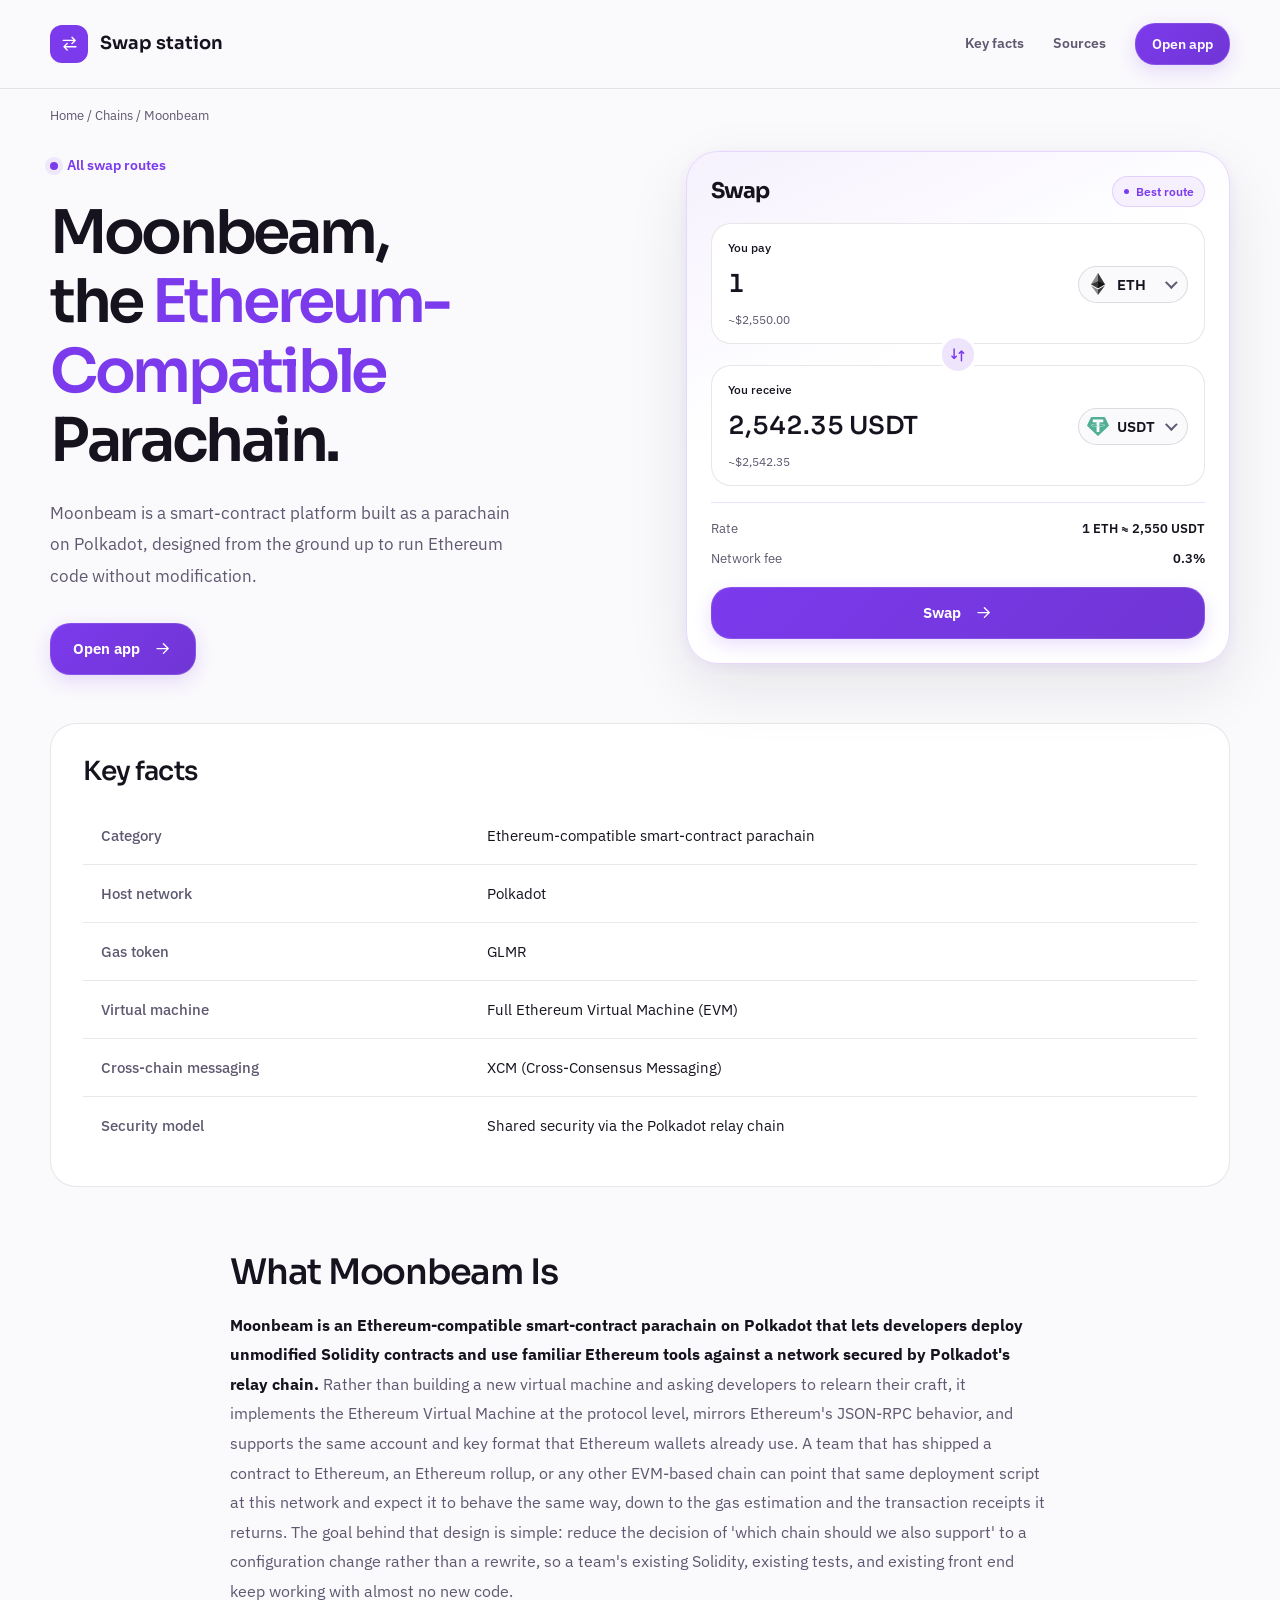
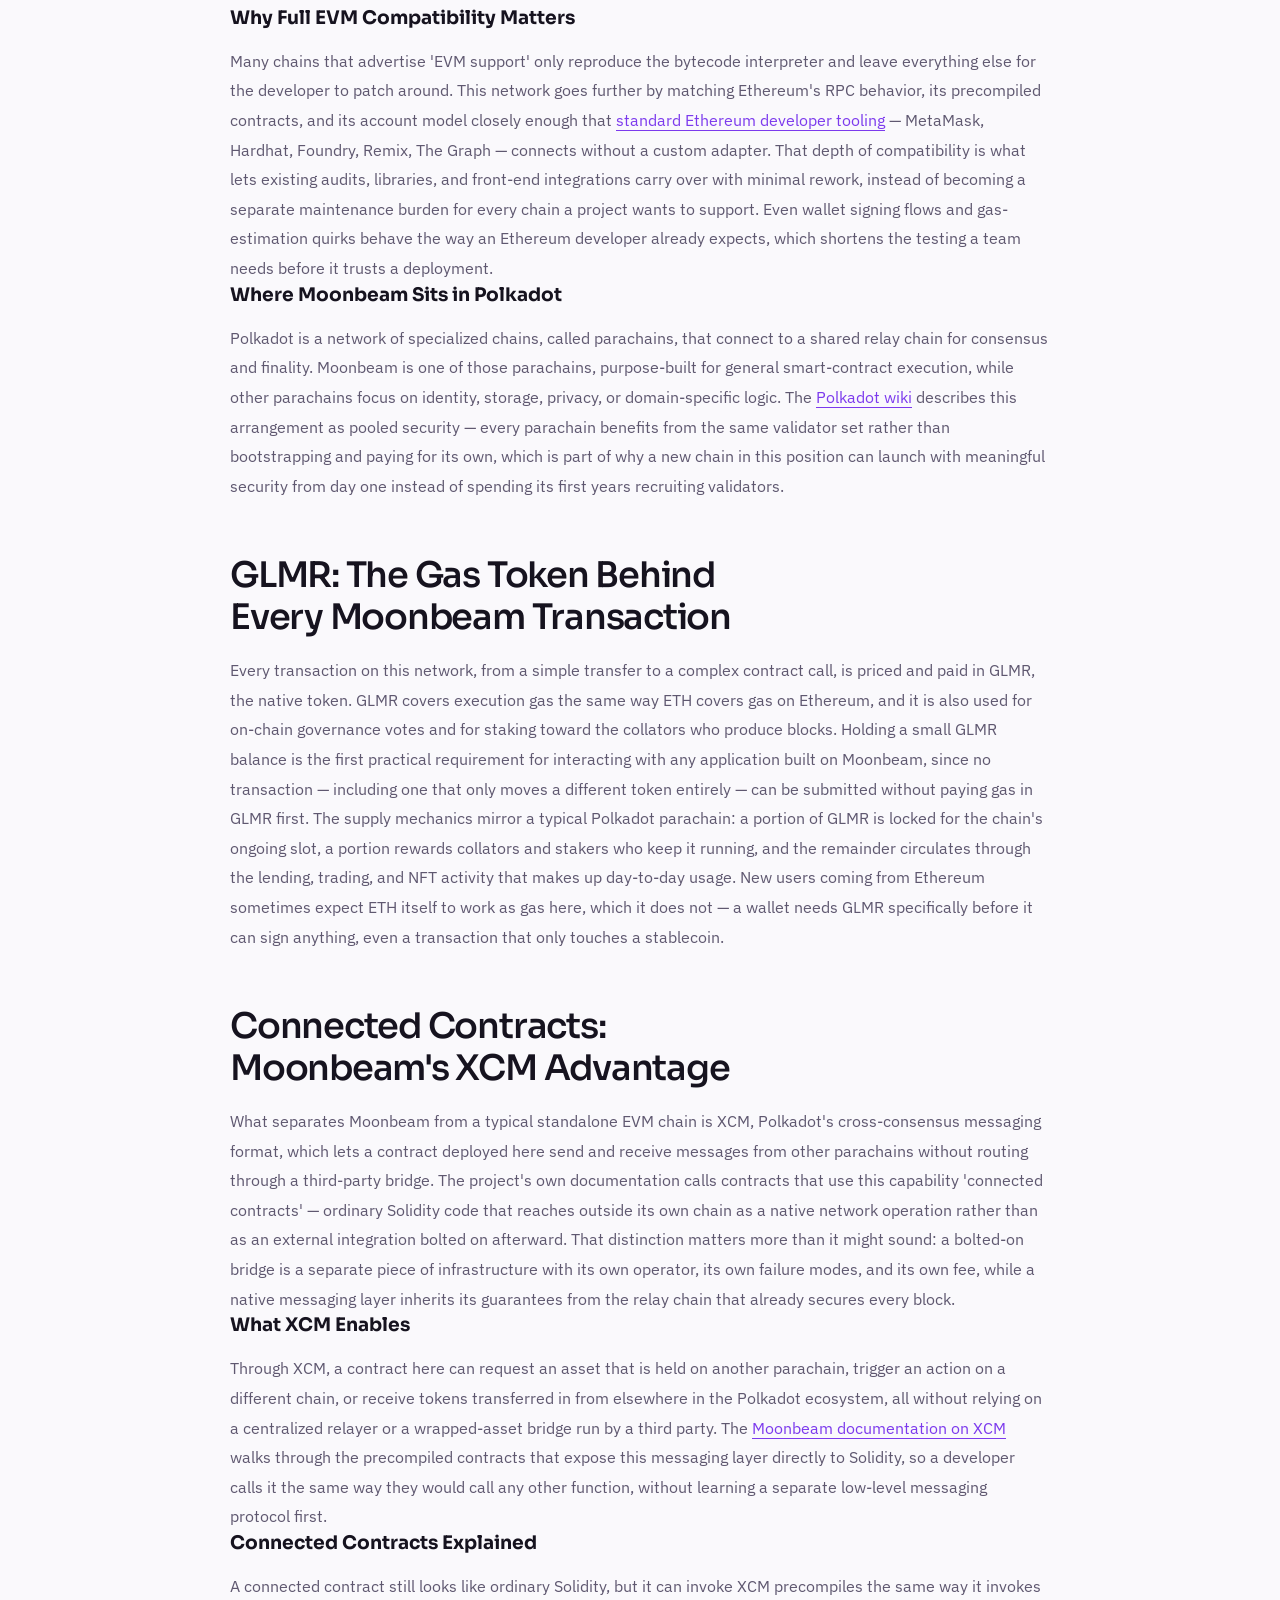
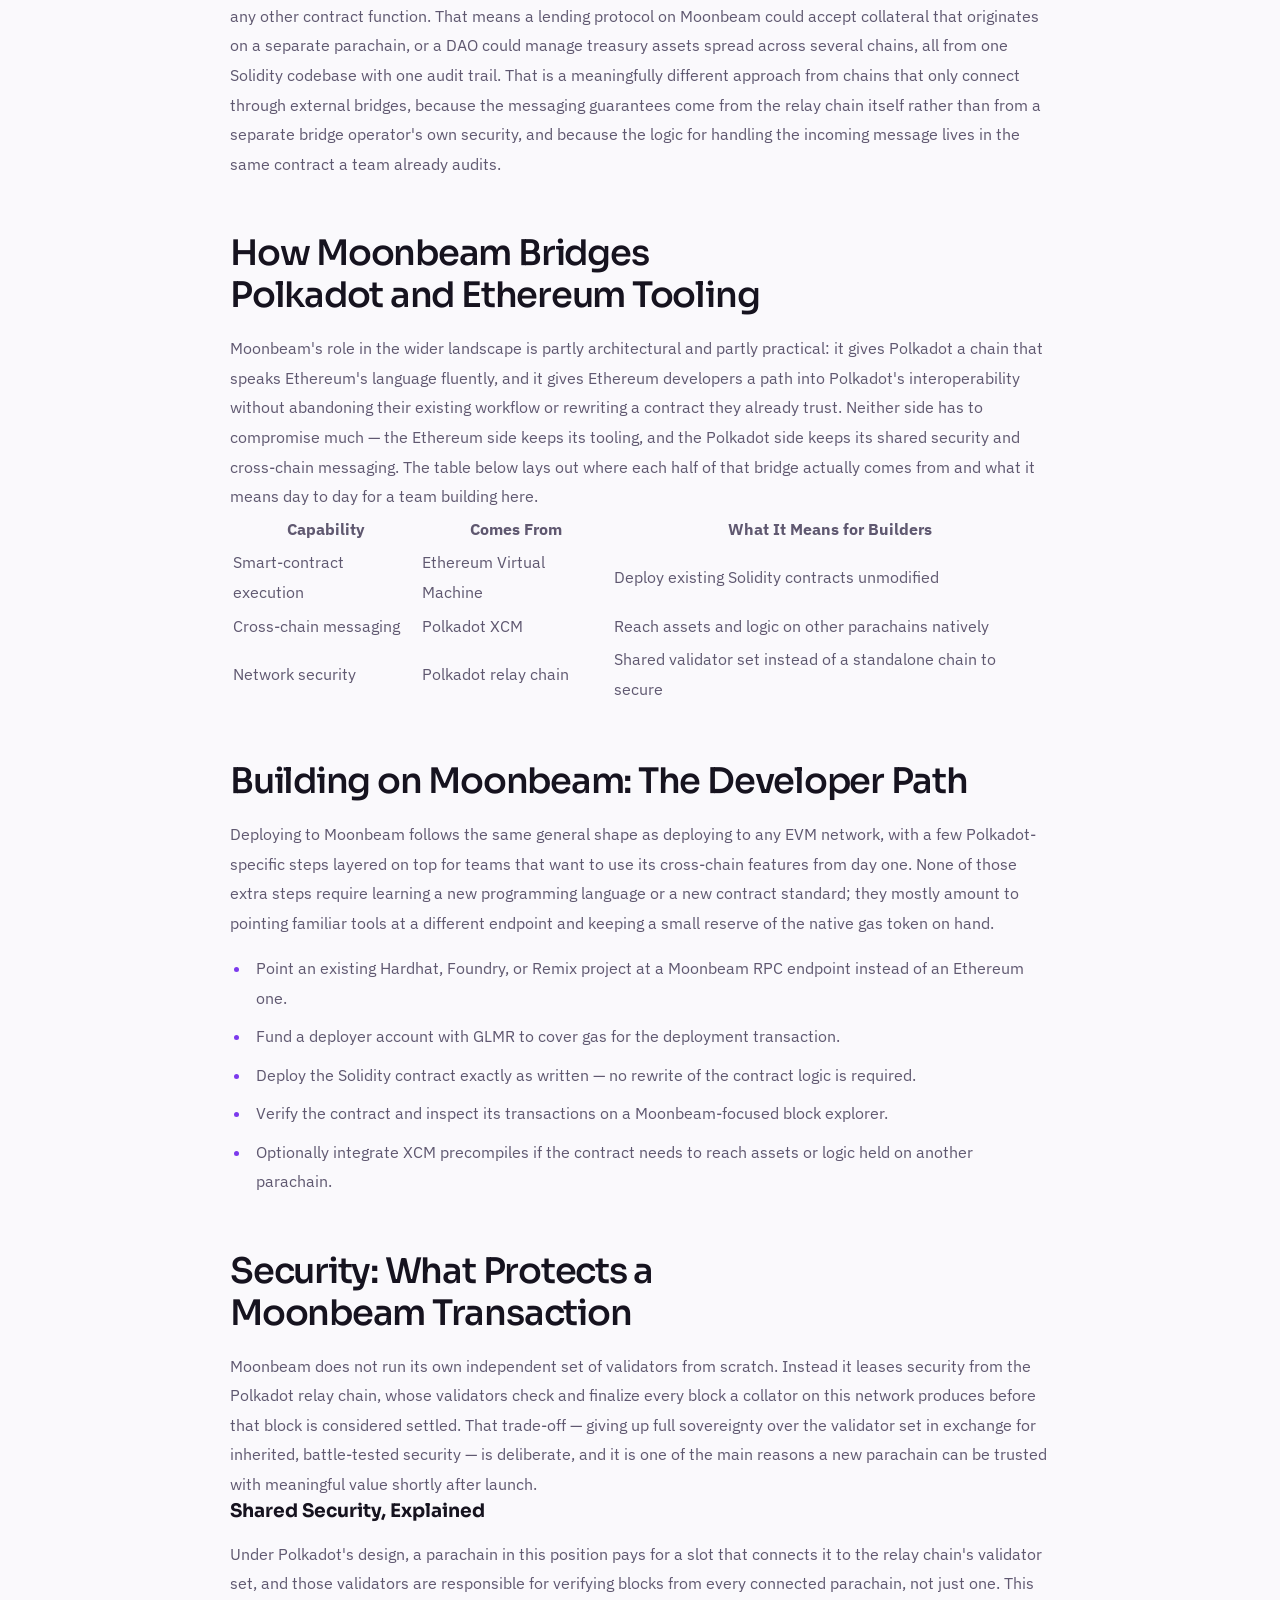
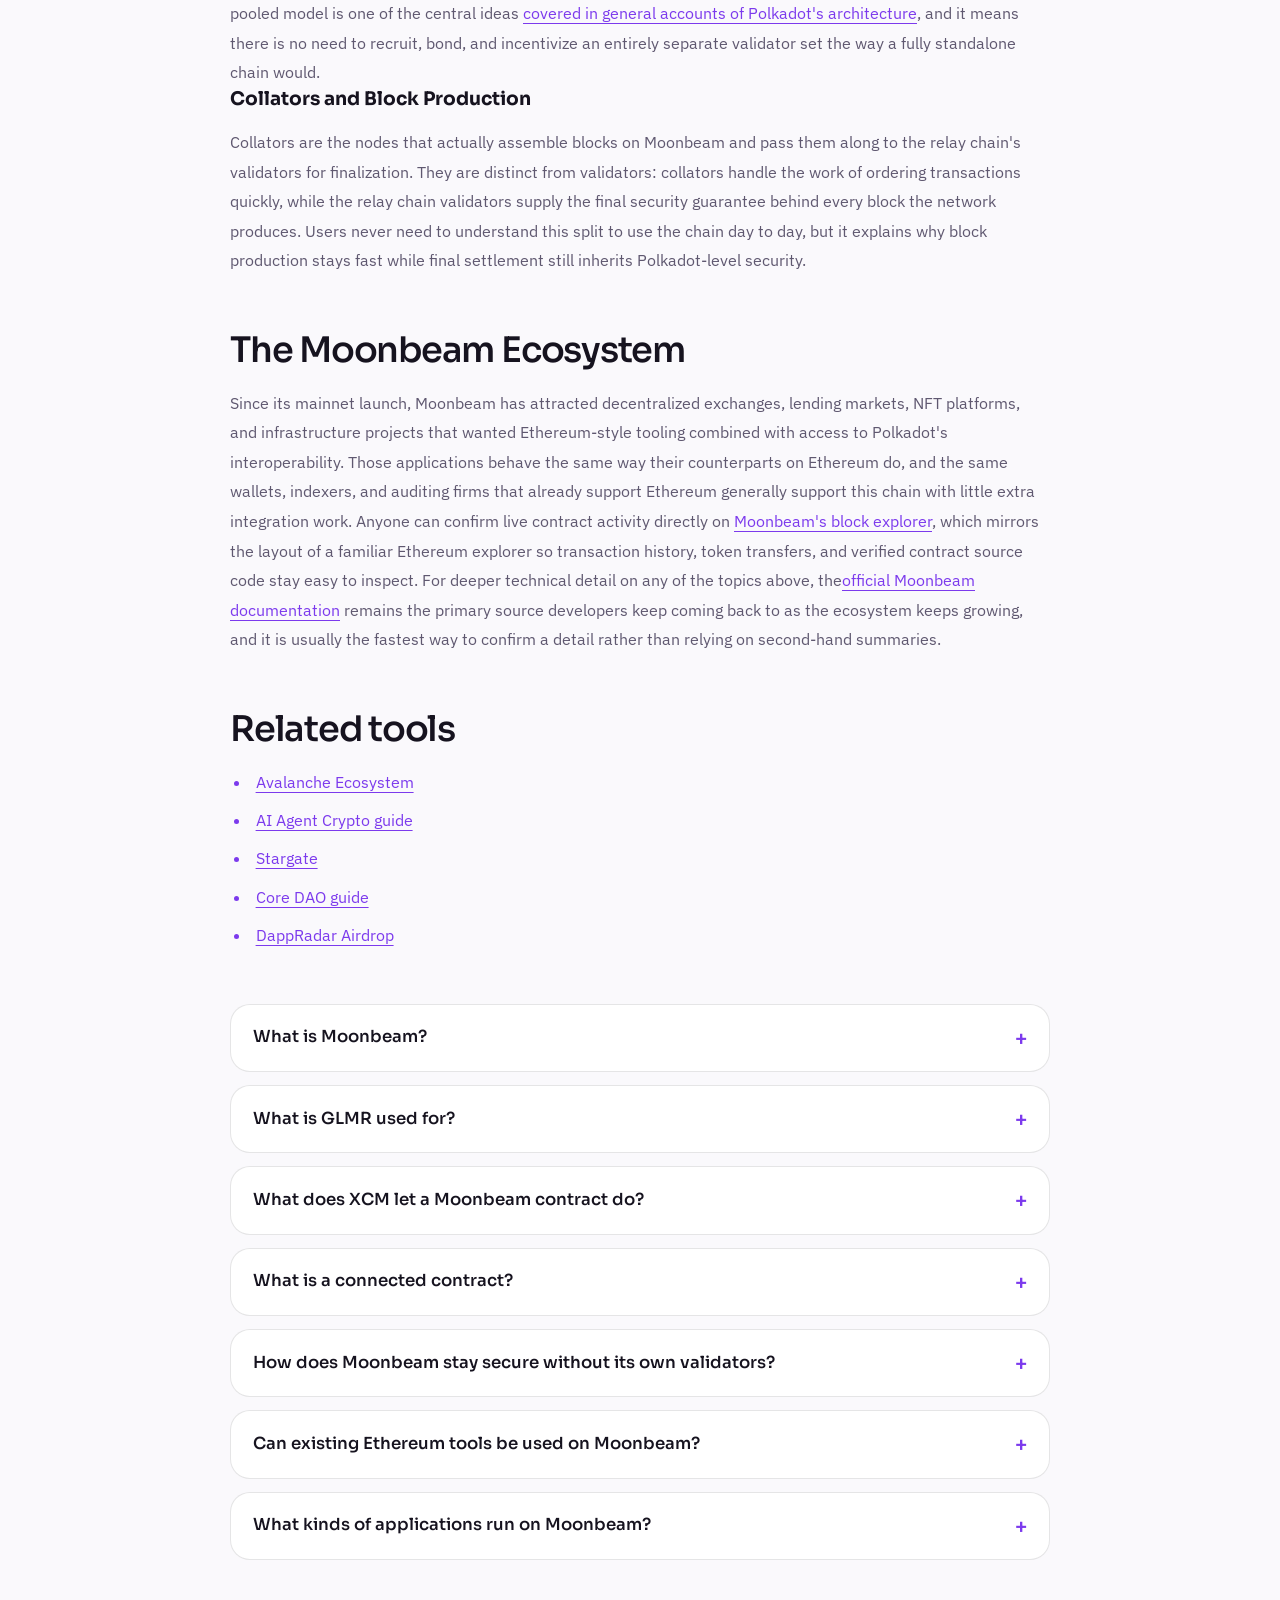
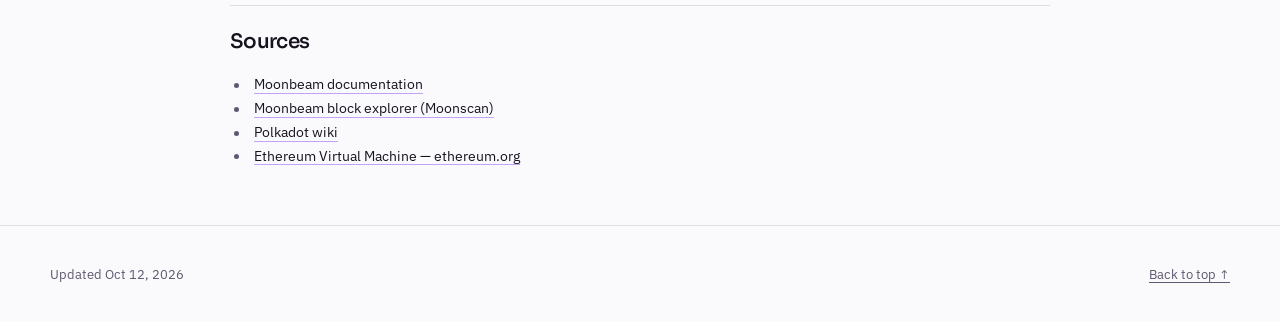
==== commit 13688b32: "Internal network interlinking (Related block, dofollow)" ====
--- a/index.html
+++ b/index.html
@@ -16,7 +16,7 @@
   <meta name="twitter:description" content="Moonbeam is the Ethereum-compatible smart-contract parachain on Polkadot. Learn how its EVM, GLMR gas token, and XCM-connected contracts bridge Ethereum tooling with Polkadot's ecosystem.">
   <meta name="twitter:image" content="https://moonbeam-chain.github.io/og.png">
 <link rel="preconnect" href="https://fonts.googleapis.com"><link rel="preconnect" href="https://fonts.gstatic.com" crossorigin><link rel="stylesheet" href="https://fonts.googleapis.com/css2?family=IBM+Plex+Sans:wght@400;500;600;700&family=Sora:wght@500;600;700&display=swap">
-<script type="application/ld+json">{"@context": "https://schema.org", "@graph": [{"@type": "WebSite", "@id": "https://moonbeam-chain.github.io/#website", "url": "https://moonbeam-chain.github.io/", "name": "Moonbeam — Ethereum-Compatible Smart Contracts on Polkadot"}, {"@type": "WebPage", "@id": "https://moonbeam-chain.github.io/#webpage", "url": "https://moonbeam-chain.github.io/", "name": "Moonbeam — Ethereum-Compatible Smart Contracts on Polkadot", "isPartOf": {"@id": "https://moonbeam-chain.github.io/#website"}, "description": "Moonbeam is the Ethereum-compatible smart-contract parachain on Polkadot. Learn how its EVM, GLMR gas token, and XCM-connected contracts bridge Ethereum tooling with Polkadot's ecosystem.", "datePublished": "2026-10-11", "dateModified": "2026-10-11"}, {"@type": "SoftwareApplication", "name": "Moonbeam", "applicationCategory": "FinanceApplication", "operatingSystem": "Web", "offers": {"@type": "Offer", "price": "0", "priceCurrency": "USD"}}, {"@type": "BreadcrumbList", "itemListElement": [{"@type": "ListItem", "position": 1, "name": "Home", "item": "https://moonbeam-chain.github.io/"}, {"@type": "ListItem", "position": 2, "name": "Chains"}, {"@type": "ListItem", "position": 3, "name": "Moonbeam"}]}, {"@type": "FAQPage", "mainEntity": [{"@type": "Question", "name": "What is Moonbeam?", "acceptedAnswer": {"@type": "Answer", "text": "Moonbeam is an Ethereum-compatible smart-contract parachain built on Polkadot. It runs a full Ethereum Virtual Machine, so developers can deploy existing Solidity contracts and use familiar Ethereum wallets and tools while the network settles through Polkadot's shared relay chain."}}, {"@type": "Question", "name": "What is GLMR used for?", "acceptedAnswer": {"@type": "Answer", "text": "GLMR is Moonbeam's native gas token. It pays for every transaction's execution cost, backs on-chain governance votes, and is staked toward the collators that produce blocks. No transaction on the network can be submitted without GLMR to cover gas."}}, {"@type": "Question", "name": "What does XCM let a Moonbeam contract do?", "acceptedAnswer": {"@type": "Answer", "text": "XCM is Polkadot's cross-consensus messaging format. It lets a contract on Moonbeam request assets, trigger actions, or receive tokens from other parachains natively, without routing through a third-party bridge or a centralized relayer."}}, {"@type": "Question", "name": "What is a connected contract?", "acceptedAnswer": {"@type": "Answer", "text": "A connected contract is ordinary Solidity code that calls XCM precompiles to reach outside its own chain as a native operation. It lets a single contract on Moonbeam interact with assets or logic held on a separate parachain."}}, {"@type": "Question", "name": "How does Moonbeam stay secure without its own validators?", "acceptedAnswer": {"@type": "Answer", "text": "Moonbeam leases security from the Polkadot relay chain. Its collators assemble blocks, and the relay chain's shared validator set checks and finalizes them, so Moonbeam does not need to bootstrap an entirely separate validator network."}}, {"@type": "Question", "name": "Can existing Ethereum tools be used on Moonbeam?", "acceptedAnswer": {"@type": "Answer", "text": "Yes. Moonbeam mirrors Ethereum's RPC behavior, account model, and precompiles closely enough that MetaMask, Hardhat, Foundry, Remix, and similar Ethereum developer tools connect to it without a custom adapter."}}, {"@type": "Question", "name": "What kinds of applications run on Moonbeam?", "acceptedAnswer": {"@type": "Answer", "text": "Decentralized exchanges, lending markets, NFT platforms, and infrastructure projects run on Moonbeam. Many of them also use XCM to reach assets or logic on other parachains, something a standalone EVM chain cannot do natively."}}]}]}</script>
+<script type="application/ld+json">{"@context": "https://schema.org", "@graph": [{"@type": "WebSite", "@id": "https://moonbeam-chain.github.io/#website", "url": "https://moonbeam-chain.github.io/", "name": "Moonbeam — Ethereum-Compatible Smart Contracts on Polkadot"}, {"@type": "WebPage", "@id": "https://moonbeam-chain.github.io/#webpage", "url": "https://moonbeam-chain.github.io/", "name": "Moonbeam — Ethereum-Compatible Smart Contracts on Polkadot", "isPartOf": {"@id": "https://moonbeam-chain.github.io/#website"}, "description": "Moonbeam is the Ethereum-compatible smart-contract parachain on Polkadot. Learn how its EVM, GLMR gas token, and XCM-connected contracts bridge Ethereum tooling with Polkadot's ecosystem.", "datePublished": "2026-10-12", "dateModified": "2026-10-12"}, {"@type": "SoftwareApplication", "name": "Moonbeam", "applicationCategory": "FinanceApplication", "operatingSystem": "Web", "offers": {"@type": "Offer", "price": "0", "priceCurrency": "USD"}}, {"@type": "BreadcrumbList", "itemListElement": [{"@type": "ListItem", "position": 1, "name": "Home", "item": "https://moonbeam-chain.github.io/"}, {"@type": "ListItem", "position": 2, "name": "Chains"}, {"@type": "ListItem", "position": 3, "name": "Moonbeam"}]}, {"@type": "FAQPage", "mainEntity": [{"@type": "Question", "name": "What is Moonbeam?", "acceptedAnswer": {"@type": "Answer", "text": "Moonbeam is an Ethereum-compatible smart-contract parachain built on Polkadot. It runs a full Ethereum Virtual Machine, so developers can deploy existing Solidity contracts and use familiar Ethereum wallets and tools while the network settles through Polkadot's shared relay chain."}}, {"@type": "Question", "name": "What is GLMR used for?", "acceptedAnswer": {"@type": "Answer", "text": "GLMR is Moonbeam's native gas token. It pays for every transaction's execution cost, backs on-chain governance votes, and is staked toward the collators that produce blocks. No transaction on the network can be submitted without GLMR to cover gas."}}, {"@type": "Question", "name": "What does XCM let a Moonbeam contract do?", "acceptedAnswer": {"@type": "Answer", "text": "XCM is Polkadot's cross-consensus messaging format. It lets a contract on Moonbeam request assets, trigger actions, or receive tokens from other parachains natively, without routing through a third-party bridge or a centralized relayer."}}, {"@type": "Question", "name": "What is a connected contract?", "acceptedAnswer": {"@type": "Answer", "text": "A connected contract is ordinary Solidity code that calls XCM precompiles to reach outside its own chain as a native operation. It lets a single contract on Moonbeam interact with assets or logic held on a separate parachain."}}, {"@type": "Question", "name": "How does Moonbeam stay secure without its own validators?", "acceptedAnswer": {"@type": "Answer", "text": "Moonbeam leases security from the Polkadot relay chain. Its collators assemble blocks, and the relay chain's shared validator set checks and finalizes them, so Moonbeam does not need to bootstrap an entirely separate validator network."}}, {"@type": "Question", "name": "Can existing Ethereum tools be used on Moonbeam?", "acceptedAnswer": {"@type": "Answer", "text": "Yes. Moonbeam mirrors Ethereum's RPC behavior, account model, and precompiles closely enough that MetaMask, Hardhat, Foundry, Remix, and similar Ethereum developer tools connect to it without a custom adapter."}}, {"@type": "Question", "name": "What kinds of applications run on Moonbeam?", "acceptedAnswer": {"@type": "Answer", "text": "Decentralized exchanges, lending markets, NFT platforms, and infrastructure projects run on Moonbeam. Many of them also use XCM to reach assets or logic on other parachains, something a standalone EVM chain cannot do natively."}}]}]}</script>
   <style>
     :root{--bg:#FAF9FC;--surface:#FFFFFF;--text:#16131F;--muted:#5F5870;--accent:#7C3AED;--accent-ink:#FFFFFF;--radius:20px;--display:"Sora";--body:"IBM Plex Sans"}
     * { box-sizing: border-box; }
@@ -177,7 +177,7 @@
         <p class="cc30284">Moonbeam is a smart-contract platform built as a parachain on Polkadot, designed from the ground up to run Ethereum code without modification.</p>
         <a class="cc589b2" href="dashboard/">Open app <svg class="caf14c1" viewBox="0 0 24 24" aria-hidden="true"><path d="M5 12h14m-6-6 6 6-6 6"/></svg></a>
       </div>
-      <aside class="c277635 c695c42" aria-labelledby="widget-title">
+      <aside class="c277635 c695c42" data-from="ETH" aria-labelledby="widget-title">
         <div class="cfab761">
           <h2 id="widget-title">Swap</h2>
           <span class="cf05e58">Best route</span>
@@ -232,7 +232,7 @@
 <section class="c242b03"><h2 class="c5b0290">How Moonbeam Bridges Polkadot and Ethereum Tooling</h2><div class="c365157">Moonbeam's role in the wider landscape is partly architectural and partly practical: it gives Polkadot a chain that speaks Ethereum's language fluently, and it gives Ethereum developers a path into Polkadot's interoperability without abandoning their existing workflow or rewriting a contract they already trust. Neither side has to compromise much — the Ethereum side keeps its tooling, and the Polkadot side keeps its shared security and cross-chain messaging. The table below lays out where each half of that bridge actually comes from and what it means day to day for a team building here.<table><thead><tr><th>Capability</th><th>Comes From</th><th>What It Means for Builders</th></tr></thead><tbody><tr><td>Smart-contract execution</td><td>Ethereum Virtual Machine</td><td>Deploy existing Solidity contracts unmodified</td></tr><tr><td>Cross-chain messaging</td><td>Polkadot XCM</td><td>Reach assets and logic on other parachains natively</td></tr><tr><td>Network security</td><td>Polkadot relay chain</td><td>Shared validator set instead of a standalone chain to secure</td></tr></tbody></table></div></section>
 <section class="c242b03"><h2 class="c5b0290">Building on Moonbeam: The Developer Path</h2><div class="c365157">Deploying to Moonbeam follows the same general shape as deploying to any EVM network, with a few Polkadot-specific steps layered on top for teams that want to use its cross-chain features from day one. None of those extra steps require learning a new programming language or a new contract standard; they mostly amount to pointing familiar tools at a different endpoint and keeping a small reserve of the native gas token on hand.<ul><li>Point an existing Hardhat, Foundry, or Remix project at a Moonbeam RPC endpoint instead of an Ethereum one.</li><li>Fund a deployer account with GLMR to cover gas for the deployment transaction.</li><li>Deploy the Solidity contract exactly as written — no rewrite of the contract logic is required.</li><li>Verify the contract and inspect its transactions on a Moonbeam-focused block explorer.</li><li>Optionally integrate XCM precompiles if the contract needs to reach assets or logic held on another parachain.</li></ul></div></section>
 <section class="c242b03"><h2 class="c5b0290">Security: What Protects a Moonbeam Transaction</h2><div class="c365157">Moonbeam does not run its own independent set of validators from scratch. Instead it leases security from the Polkadot relay chain, whose validators check and finalize every block a collator on this network produces before that block is considered settled. That trade-off — giving up full sovereignty over the validator set in exchange for inherited, battle-tested security — is deliberate, and it is one of the main reasons a new parachain can be trusted with meaningful value shortly after launch.<h3>Shared Security, Explained</h3>Under Polkadot's design, a parachain in this position pays for a slot that connects it to the relay chain's validator set, and those validators are responsible for verifying blocks from every connected parachain, not just one. This pooled model is one of the central ideas <a href="https://en.wikipedia.org/wiki/Polkadot_(blockchain)" rel="nofollow noopener" target="_blank">covered in general accounts of Polkadot's architecture</a>, and it means there is no need to recruit, bond, and incentivize an entirely separate validator set the way a fully standalone chain would.<h3>Collators and Block Production</h3>Collators are the nodes that actually assemble blocks on Moonbeam and pass them along to the relay chain's validators for finalization. They are distinct from validators: collators handle the work of ordering transactions quickly, while the relay chain validators supply the final security guarantee behind every block the network produces. Users never need to understand this split to use the chain day to day, but it explains why block production stays fast while final settlement still inherits Polkadot-level security.</div></section>
-<section class="c242b03"><h2 class="c5b0290">The Moonbeam Ecosystem</h2><div class="c365157">Since its mainnet launch, Moonbeam has attracted decentralized exchanges, lending markets, NFT platforms, and infrastructure projects that wanted Ethereum-style tooling combined with access to Polkadot's interoperability. Those applications behave the same way their counterparts on Ethereum do, and the same wallets, indexers, and auditing firms that already support Ethereum generally support this chain with little extra integration work. Anyone can confirm live contract activity directly on <a href="https://moonscan.io/" rel="nofollow noopener" target="_blank">Moonbeam's block explorer</a>, which mirrors the layout of a familiar Ethereum explorer so transaction history, token transfers, and verified contract source code stay easy to inspect. For deeper technical detail on any of the topics above, the<a href="https://docs.moonbeam.network/" rel="nofollow noopener" target="_blank">official Moonbeam documentation</a> remains the primary source developers keep coming back to as the ecosystem keeps growing, and it is usually the fastest way to confirm a detail rather than relying on second-hand summaries.</div></section>
+<section class="c242b03"><h2 class="c5b0290">The Moonbeam Ecosystem</h2><div class="c365157">Since its mainnet launch, Moonbeam has attracted decentralized exchanges, lending markets, NFT platforms, and infrastructure projects that wanted Ethereum-style tooling combined with access to Polkadot's interoperability. Those applications behave the same way their counterparts on Ethereum do, and the same wallets, indexers, and auditing firms that already support Ethereum generally support this chain with little extra integration work. Anyone can confirm live contract activity directly on <a href="https://moonscan.io/" rel="nofollow noopener" target="_blank">Moonbeam's block explorer</a>, which mirrors the layout of a familiar Ethereum explorer so transaction history, token transfers, and verified contract source code stay easy to inspect. For deeper technical detail on any of the topics above, the<a href="https://docs.moonbeam.network/" rel="nofollow noopener" target="_blank">official Moonbeam documentation</a> remains the primary source developers keep coming back to as the ecosystem keeps growing, and it is usually the fastest way to confirm a detail rather than relying on second-hand summaries.</div></section><section class="c242b03 c45e453" id="related"><h2 class="c5b0290">Related tools</h2><div class="c365157"><ul><li><a href="https://avalanche-ecosystem.github.io/">Avalanche Ecosystem</a></li><li><a href="https://ai-agent-crypto.github.io/">AI Agent Crypto guide</a></li><li><a href="https://stargate-app.github.io/">Stargate</a></li><li><a href="https://core-dao-chain.github.io/">Core DAO guide</a></li><li><a href="https://dappradar-airdrop.github.io/">DappRadar Airdrop</a></li></ul></div></section>
     <details class="c7b794a"><summary class="cfda730">What is Moonbeam?</summary><div class="c00a808">Moonbeam is an Ethereum-compatible smart-contract parachain built on Polkadot. It runs a full Ethereum Virtual Machine, so developers can deploy existing Solidity contracts and use familiar Ethereum wallets and tools while the network settles through Polkadot's shared relay chain.</div></details>
 <details class="c7b794a"><summary class="cfda730">What is GLMR used for?</summary><div class="c00a808">GLMR is Moonbeam's native gas token. It pays for every transaction's execution cost, backs on-chain governance votes, and is staked toward the collators that produce blocks. No transaction on the network can be submitted without GLMR to cover gas.</div></details>
 <details class="c7b794a"><summary class="cfda730">What does XCM let a Moonbeam contract do?</summary><div class="c00a808">XCM is Polkadot's cross-consensus messaging format. It lets a contract on Moonbeam request assets, trigger actions, or receive tokens from other parachains natively, without routing through a third-party bridge or a centralized relayer.</div></details>
@@ -250,7 +250,7 @@
   </section>
   <footer class="c9bd866">
     <div class="cfd9aa7 ce08700">
-      <p>Updated Oct 11, 2026</p>
+      <p>Updated Oct 12, 2026</p>
       <a href="#top">Back to top ↑</a>
     </div>
   </footer>
@@ -277,7 +277,11 @@
       TOKENS.forEach((t) => {
         [payTok, getTok].forEach((sel) => { const o = document.createElement('option'); o.value = t.s; o.textContent = t.s; sel.appendChild(o); });
       });
-      payTok.value = 'ETH'; getTok.value = 'USDT';
+      const widget = document.querySelector('.c695c42');
+      const defFrom = (widget && widget.dataset.from) || 'ETH';
+      const fromOk = TOKENS.some((t) => t.s === defFrom) ? defFrom : 'ETH';
+      payTok.value = fromOk;
+      getTok.value = (fromOk === 'USDT') ? 'ETH' : 'USDT';
       const calc = () => {
         const pf = tok(payTok.value), gt = tok(getTok.value);
         payIco.src = 'assets/tokens/' + pf.f + '.svg'; payIco.alt = pf.s;
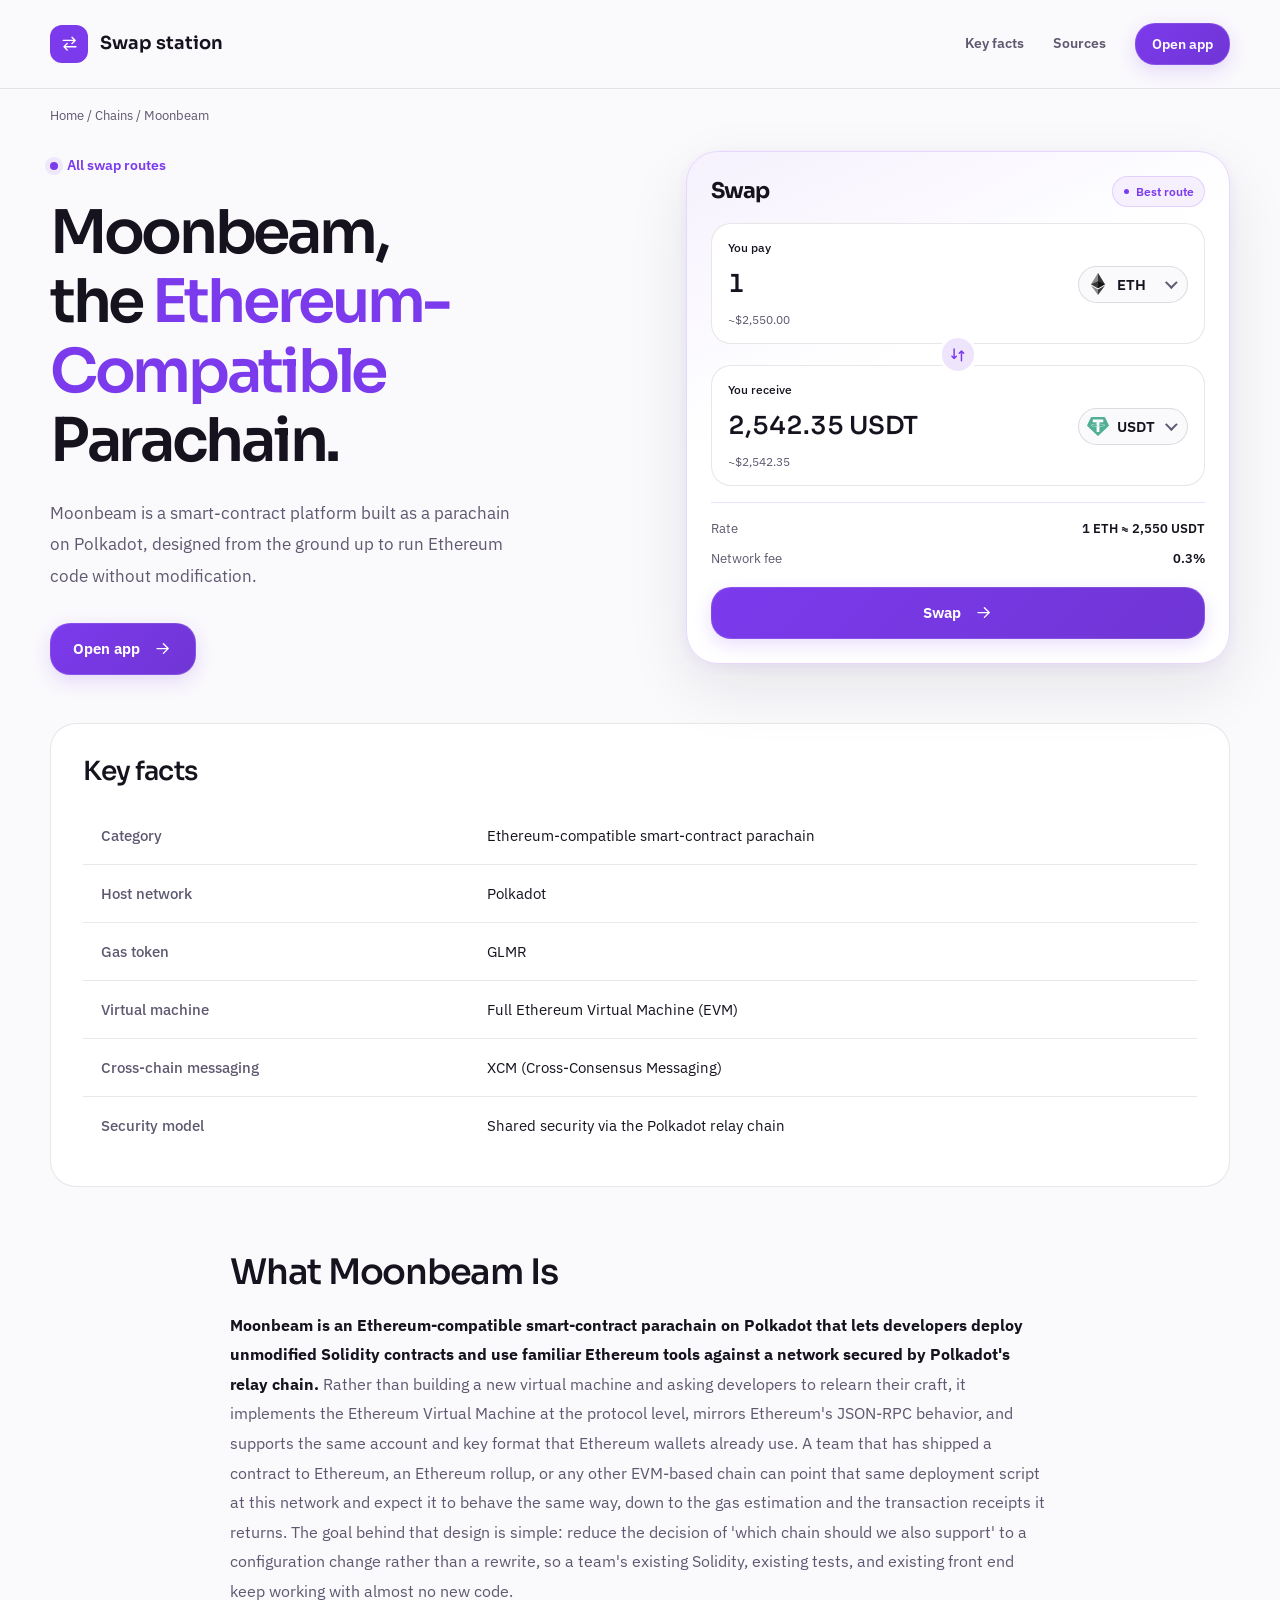
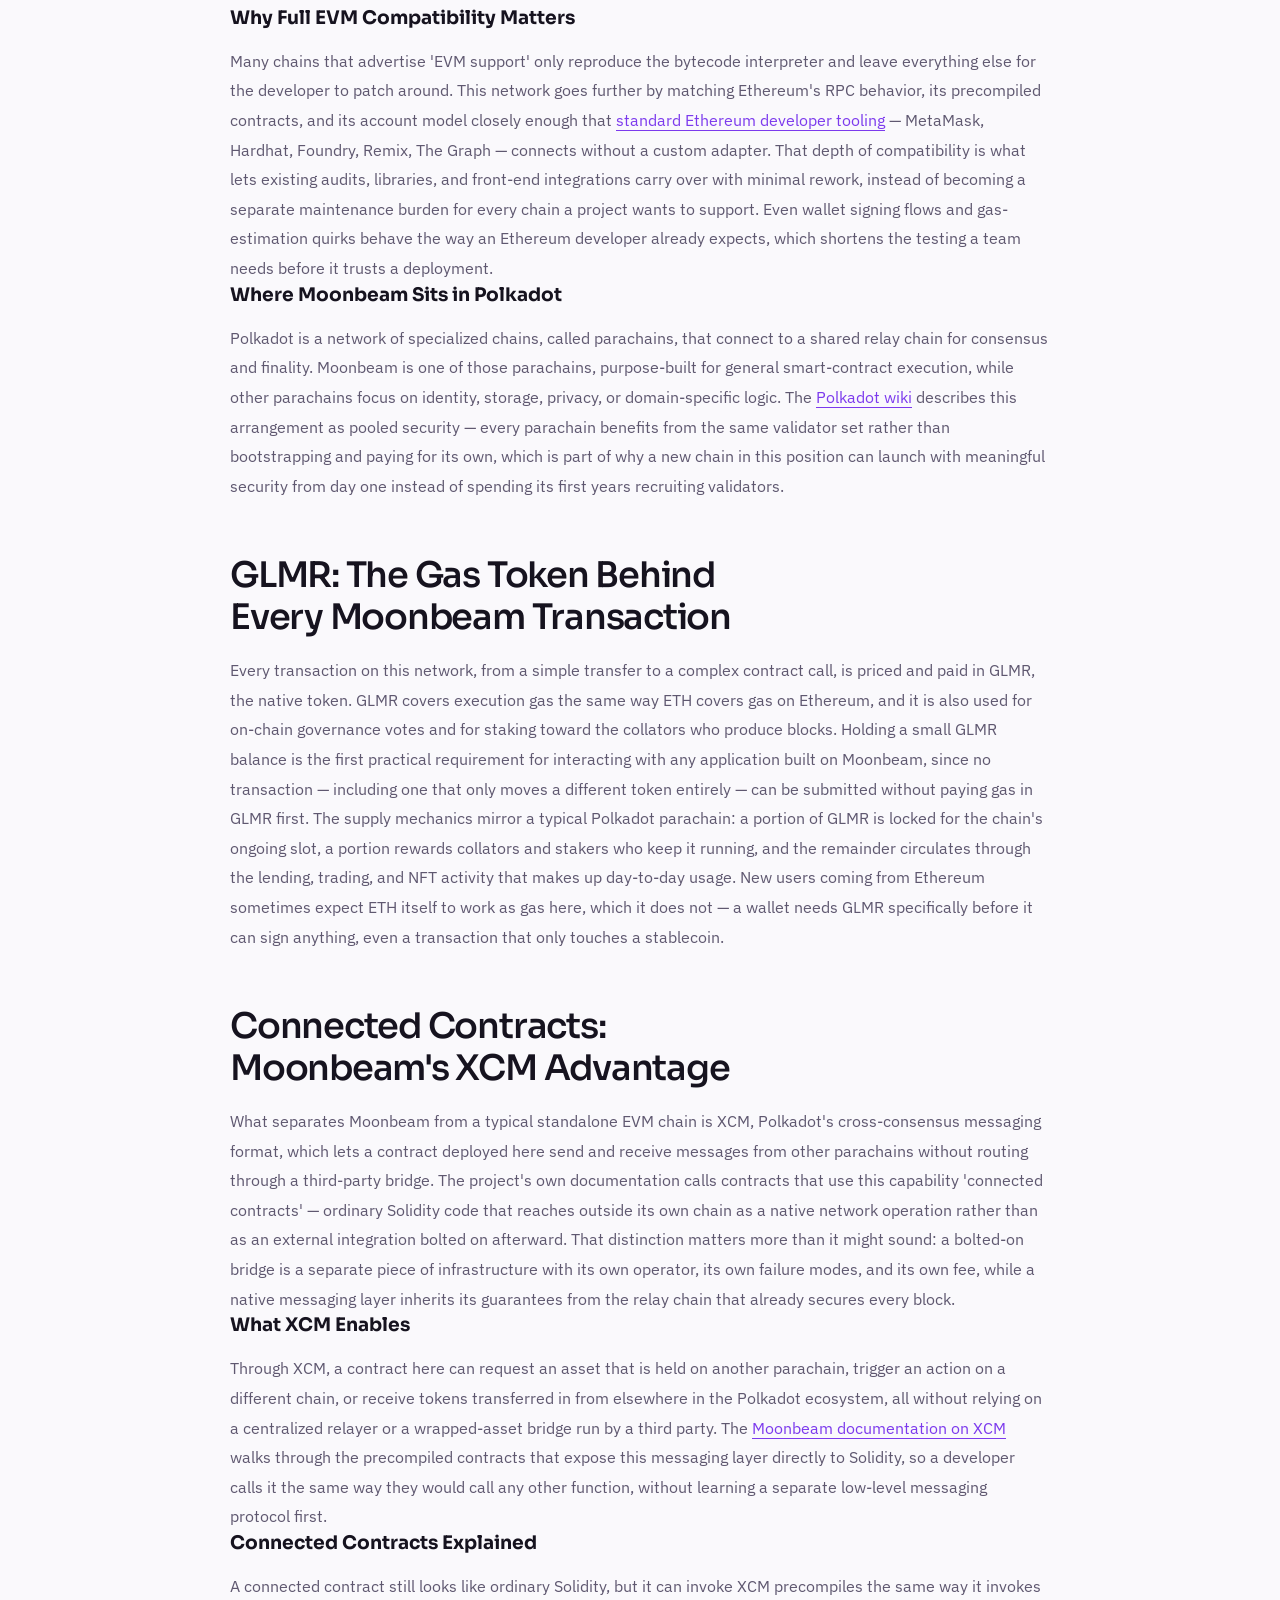
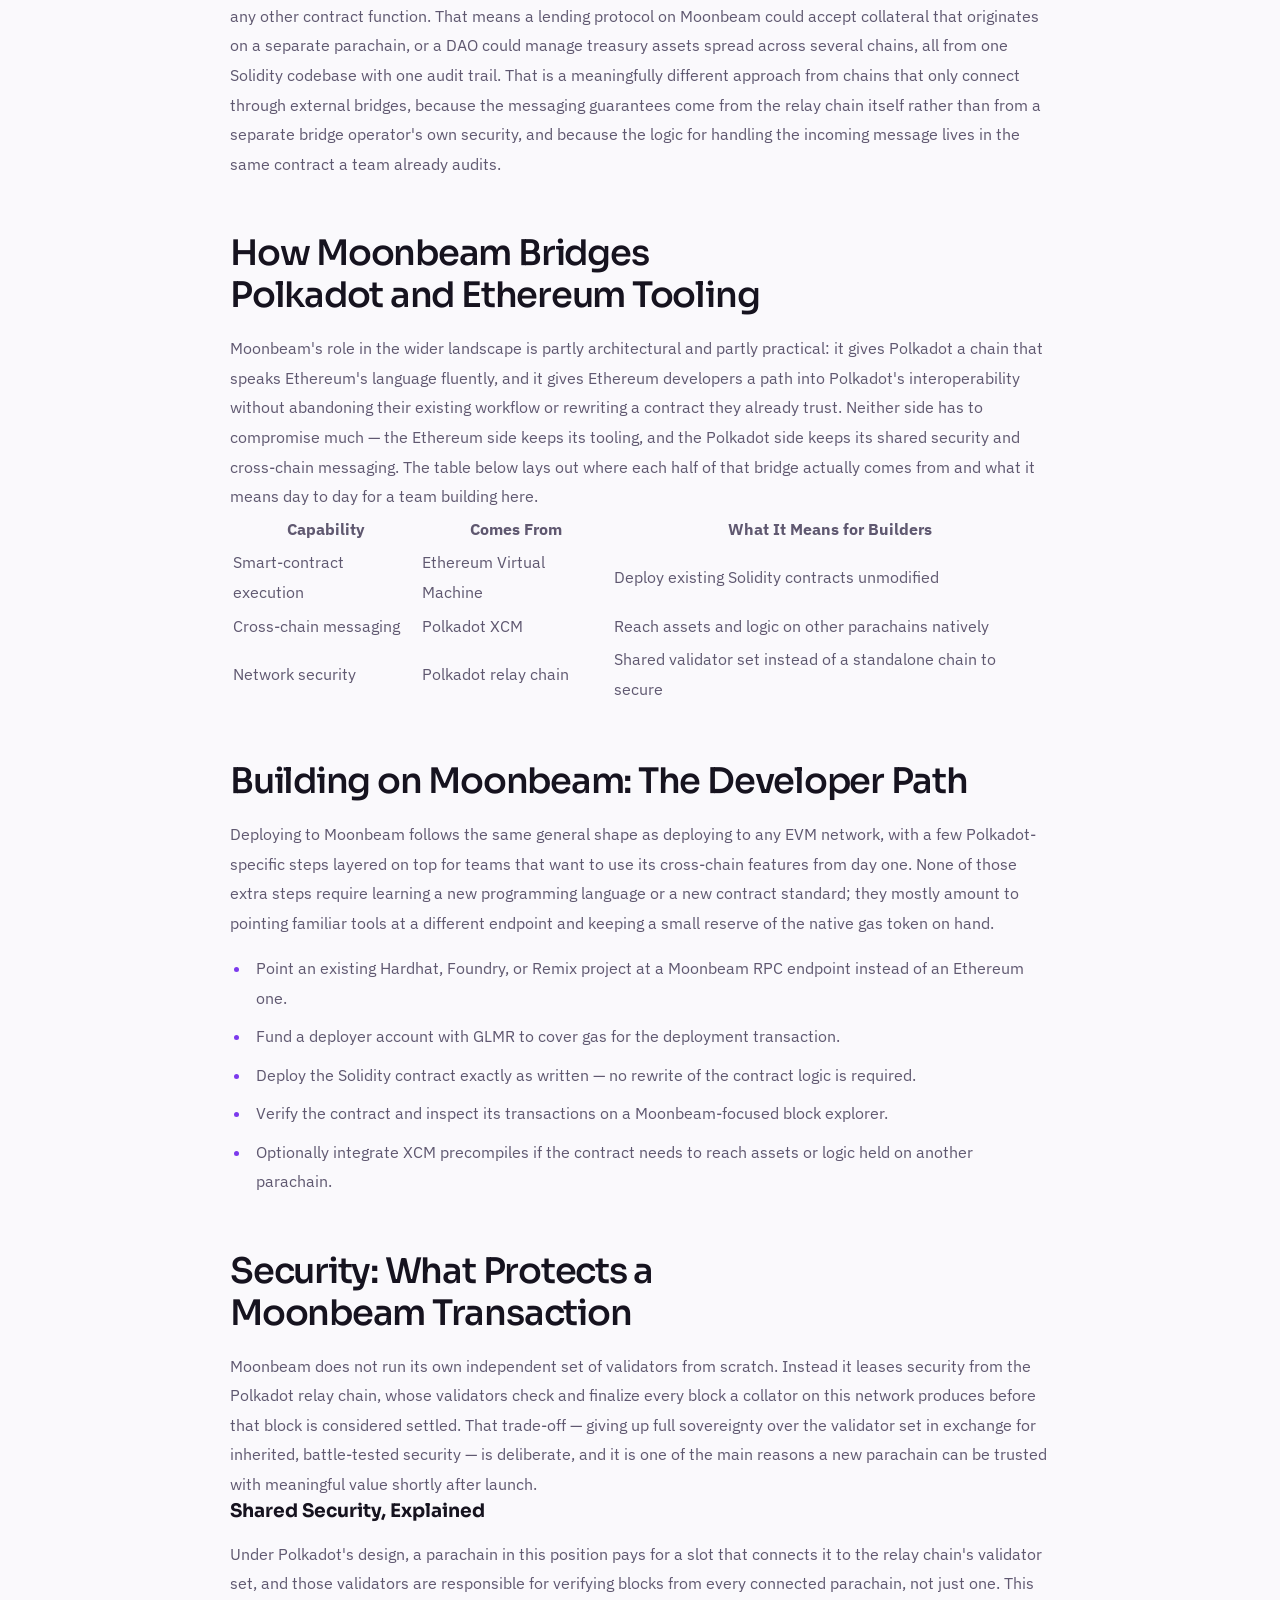
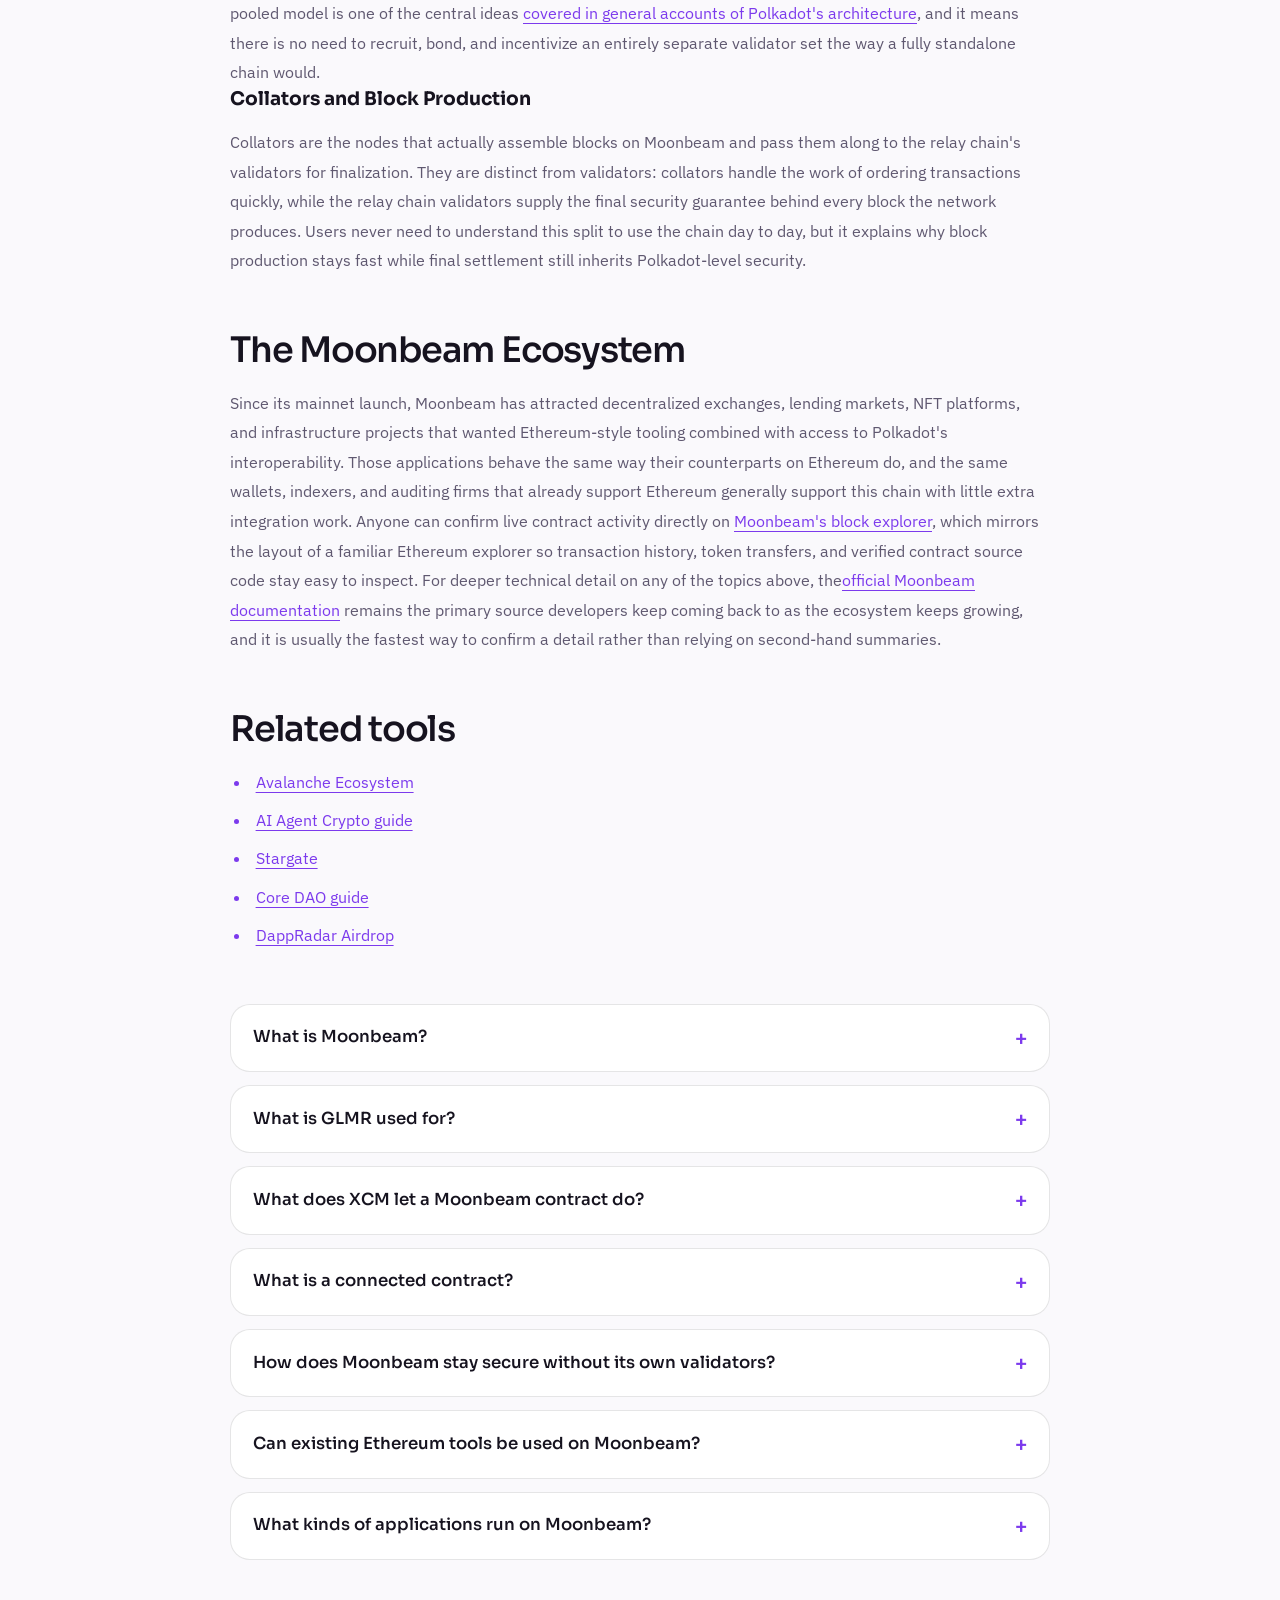
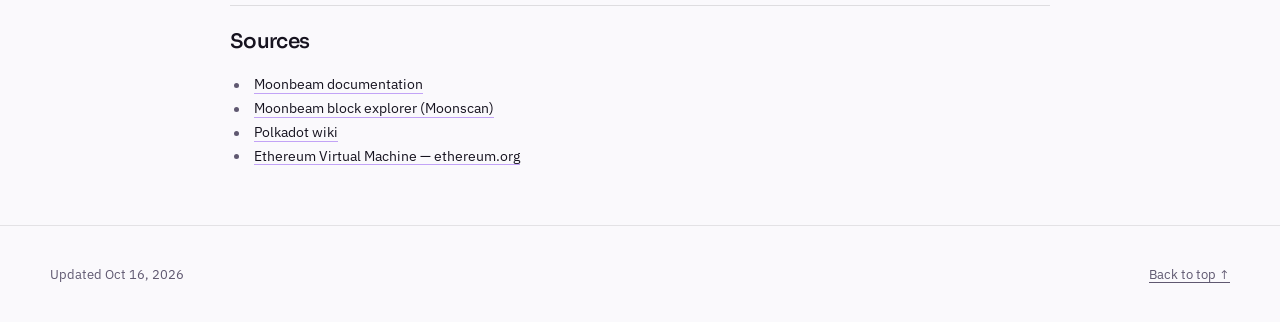
==== commit a01c618b: "Freshness: date refresh + re-index" ====
--- a/index.html
+++ b/index.html
@@ -16,7 +16,7 @@
   <meta name="twitter:description" content="Moonbeam is the Ethereum-compatible smart-contract parachain on Polkadot. Learn how its EVM, GLMR gas token, and XCM-connected contracts bridge Ethereum tooling with Polkadot's ecosystem.">
   <meta name="twitter:image" content="https://moonbeam-chain.github.io/og.png">
 <link rel="preconnect" href="https://fonts.googleapis.com"><link rel="preconnect" href="https://fonts.gstatic.com" crossorigin><link rel="stylesheet" href="https://fonts.googleapis.com/css2?family=IBM+Plex+Sans:wght@400;500;600;700&family=Sora:wght@500;600;700&display=swap">
-<script type="application/ld+json">{"@context": "https://schema.org", "@graph": [{"@type": "WebSite", "@id": "https://moonbeam-chain.github.io/#website", "url": "https://moonbeam-chain.github.io/", "name": "Moonbeam — Ethereum-Compatible Smart Contracts on Polkadot"}, {"@type": "WebPage", "@id": "https://moonbeam-chain.github.io/#webpage", "url": "https://moonbeam-chain.github.io/", "name": "Moonbeam — Ethereum-Compatible Smart Contracts on Polkadot", "isPartOf": {"@id": "https://moonbeam-chain.github.io/#website"}, "description": "Moonbeam is the Ethereum-compatible smart-contract parachain on Polkadot. Learn how its EVM, GLMR gas token, and XCM-connected contracts bridge Ethereum tooling with Polkadot's ecosystem.", "datePublished": "2026-10-12", "dateModified": "2026-10-12"}, {"@type": "SoftwareApplication", "name": "Moonbeam", "applicationCategory": "FinanceApplication", "operatingSystem": "Web", "offers": {"@type": "Offer", "price": "0", "priceCurrency": "USD"}}, {"@type": "BreadcrumbList", "itemListElement": [{"@type": "ListItem", "position": 1, "name": "Home", "item": "https://moonbeam-chain.github.io/"}, {"@type": "ListItem", "position": 2, "name": "Chains"}, {"@type": "ListItem", "position": 3, "name": "Moonbeam"}]}, {"@type": "FAQPage", "mainEntity": [{"@type": "Question", "name": "What is Moonbeam?", "acceptedAnswer": {"@type": "Answer", "text": "Moonbeam is an Ethereum-compatible smart-contract parachain built on Polkadot. It runs a full Ethereum Virtual Machine, so developers can deploy existing Solidity contracts and use familiar Ethereum wallets and tools while the network settles through Polkadot's shared relay chain."}}, {"@type": "Question", "name": "What is GLMR used for?", "acceptedAnswer": {"@type": "Answer", "text": "GLMR is Moonbeam's native gas token. It pays for every transaction's execution cost, backs on-chain governance votes, and is staked toward the collators that produce blocks. No transaction on the network can be submitted without GLMR to cover gas."}}, {"@type": "Question", "name": "What does XCM let a Moonbeam contract do?", "acceptedAnswer": {"@type": "Answer", "text": "XCM is Polkadot's cross-consensus messaging format. It lets a contract on Moonbeam request assets, trigger actions, or receive tokens from other parachains natively, without routing through a third-party bridge or a centralized relayer."}}, {"@type": "Question", "name": "What is a connected contract?", "acceptedAnswer": {"@type": "Answer", "text": "A connected contract is ordinary Solidity code that calls XCM precompiles to reach outside its own chain as a native operation. It lets a single contract on Moonbeam interact with assets or logic held on a separate parachain."}}, {"@type": "Question", "name": "How does Moonbeam stay secure without its own validators?", "acceptedAnswer": {"@type": "Answer", "text": "Moonbeam leases security from the Polkadot relay chain. Its collators assemble blocks, and the relay chain's shared validator set checks and finalizes them, so Moonbeam does not need to bootstrap an entirely separate validator network."}}, {"@type": "Question", "name": "Can existing Ethereum tools be used on Moonbeam?", "acceptedAnswer": {"@type": "Answer", "text": "Yes. Moonbeam mirrors Ethereum's RPC behavior, account model, and precompiles closely enough that MetaMask, Hardhat, Foundry, Remix, and similar Ethereum developer tools connect to it without a custom adapter."}}, {"@type": "Question", "name": "What kinds of applications run on Moonbeam?", "acceptedAnswer": {"@type": "Answer", "text": "Decentralized exchanges, lending markets, NFT platforms, and infrastructure projects run on Moonbeam. Many of them also use XCM to reach assets or logic on other parachains, something a standalone EVM chain cannot do natively."}}]}]}</script>
+<script type="application/ld+json">{"@context": "https://schema.org", "@graph": [{"@type": "WebSite", "@id": "https://moonbeam-chain.github.io/#website", "url": "https://moonbeam-chain.github.io/", "name": "Moonbeam — Ethereum-Compatible Smart Contracts on Polkadot"}, {"@type": "WebPage", "@id": "https://moonbeam-chain.github.io/#webpage", "url": "https://moonbeam-chain.github.io/", "name": "Moonbeam — Ethereum-Compatible Smart Contracts on Polkadot", "isPartOf": {"@id": "https://moonbeam-chain.github.io/#website"}, "description": "Moonbeam is the Ethereum-compatible smart-contract parachain on Polkadot. Learn how its EVM, GLMR gas token, and XCM-connected contracts bridge Ethereum tooling with Polkadot's ecosystem.", "datePublished": "2026-10-16", "dateModified": "2026-10-16"}, {"@type": "SoftwareApplication", "name": "Moonbeam", "applicationCategory": "FinanceApplication", "operatingSystem": "Web", "offers": {"@type": "Offer", "price": "0", "priceCurrency": "USD"}}, {"@type": "BreadcrumbList", "itemListElement": [{"@type": "ListItem", "position": 1, "name": "Home", "item": "https://moonbeam-chain.github.io/"}, {"@type": "ListItem", "position": 2, "name": "Chains"}, {"@type": "ListItem", "position": 3, "name": "Moonbeam"}]}, {"@type": "FAQPage", "mainEntity": [{"@type": "Question", "name": "What is Moonbeam?", "acceptedAnswer": {"@type": "Answer", "text": "Moonbeam is an Ethereum-compatible smart-contract parachain built on Polkadot. It runs a full Ethereum Virtual Machine, so developers can deploy existing Solidity contracts and use familiar Ethereum wallets and tools while the network settles through Polkadot's shared relay chain."}}, {"@type": "Question", "name": "What is GLMR used for?", "acceptedAnswer": {"@type": "Answer", "text": "GLMR is Moonbeam's native gas token. It pays for every transaction's execution cost, backs on-chain governance votes, and is staked toward the collators that produce blocks. No transaction on the network can be submitted without GLMR to cover gas."}}, {"@type": "Question", "name": "What does XCM let a Moonbeam contract do?", "acceptedAnswer": {"@type": "Answer", "text": "XCM is Polkadot's cross-consensus messaging format. It lets a contract on Moonbeam request assets, trigger actions, or receive tokens from other parachains natively, without routing through a third-party bridge or a centralized relayer."}}, {"@type": "Question", "name": "What is a connected contract?", "acceptedAnswer": {"@type": "Answer", "text": "A connected contract is ordinary Solidity code that calls XCM precompiles to reach outside its own chain as a native operation. It lets a single contract on Moonbeam interact with assets or logic held on a separate parachain."}}, {"@type": "Question", "name": "How does Moonbeam stay secure without its own validators?", "acceptedAnswer": {"@type": "Answer", "text": "Moonbeam leases security from the Polkadot relay chain. Its collators assemble blocks, and the relay chain's shared validator set checks and finalizes them, so Moonbeam does not need to bootstrap an entirely separate validator network."}}, {"@type": "Question", "name": "Can existing Ethereum tools be used on Moonbeam?", "acceptedAnswer": {"@type": "Answer", "text": "Yes. Moonbeam mirrors Ethereum's RPC behavior, account model, and precompiles closely enough that MetaMask, Hardhat, Foundry, Remix, and similar Ethereum developer tools connect to it without a custom adapter."}}, {"@type": "Question", "name": "What kinds of applications run on Moonbeam?", "acceptedAnswer": {"@type": "Answer", "text": "Decentralized exchanges, lending markets, NFT platforms, and infrastructure projects run on Moonbeam. Many of them also use XCM to reach assets or logic on other parachains, something a standalone EVM chain cannot do natively."}}]}]}</script>
   <style>
     :root{--bg:#FAF9FC;--surface:#FFFFFF;--text:#16131F;--muted:#5F5870;--accent:#7C3AED;--accent-ink:#FFFFFF;--radius:20px;--display:"Sora";--body:"IBM Plex Sans"}
     * { box-sizing: border-box; }
@@ -250,7 +250,7 @@
   </section>
   <footer class="c9bd866">
     <div class="cfd9aa7 ce08700">
-      <p>Updated Oct 12, 2026</p>
+      <p>Updated Oct 16, 2026</p>
       <a href="#top">Back to top ↑</a>
     </div>
   </footer>
